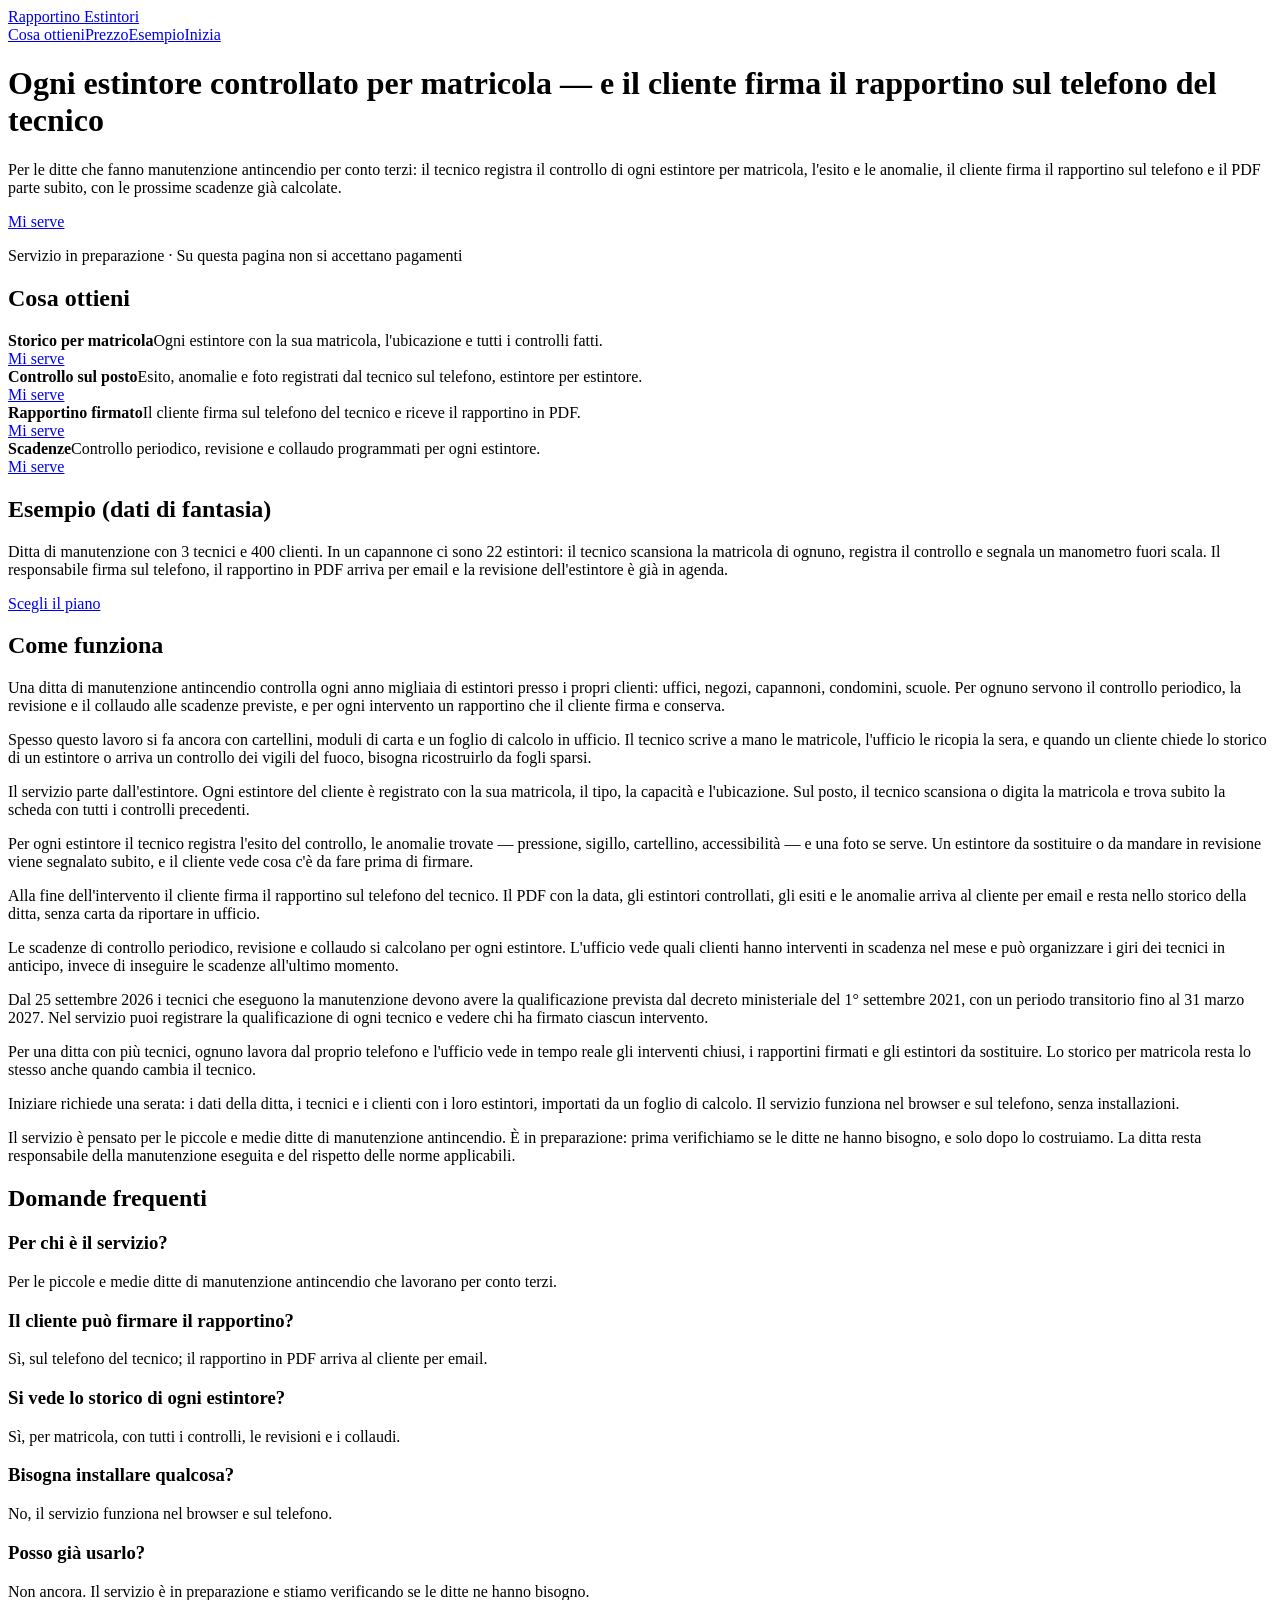
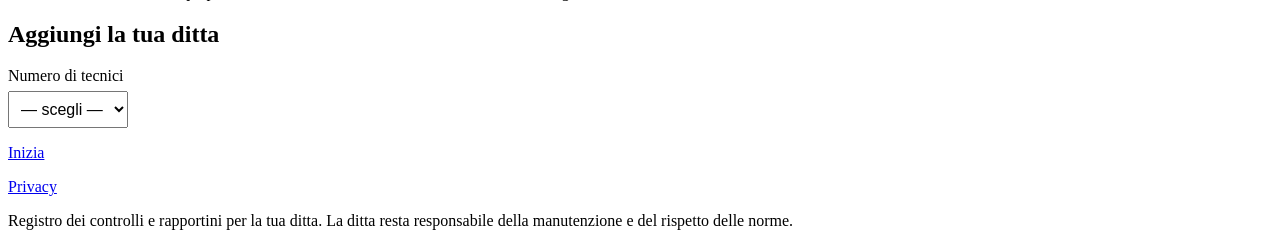
==== index.html @ 8f427324 "Смок estintori — комплект автора (_Гипотезы), публикация «Смоками» (органика, слово Владельца 14.10." ====
<!doctype html>
<html lang="it-IT">
<head>
<meta charset="utf-8">
<!-- Google Tag Manager: код контейнера вставляет автор по заказу «Смоков» (СМ-09) -->
<meta name="viewport" content="width=device-width,initial-scale=1">
<link rel="canonical" href="https://estintori.dokufile.com/">
<title>Controllo estintori per matricola e rapportino firmato dal cliente</title>
<meta name="description" content="Per le ditte di manutenzione antincendio: ogni controllo dell'estintore registrato per matricola sul telefono del tecnico, il rapportino in PDF firmato dal cliente sul posto e le scadenze di controllo, revisione e collaudo sempre in vista.">
<link rel="icon" href="favicon.svg">
<link rel="stylesheet" href="style.css">
<script src="smoke.js" defer></script>
<!-- faq-jsonld:start -->
<script type="application/ld+json">
{
 "@context": "https://schema.org",
 "@type": "FAQPage",
 "mainEntity": [
  {
   "@type": "Question",
   "name": "Per chi è il servizio?",
   "acceptedAnswer": {
    "@type": "Answer",
    "text": "Per le piccole e medie ditte di manutenzione antincendio che lavorano per conto terzi."
   }
  },
  {
   "@type": "Question",
   "name": "Il cliente può firmare il rapportino?",
   "acceptedAnswer": {
    "@type": "Answer",
    "text": "Sì, sul telefono del tecnico; il rapportino in PDF arriva al cliente per email."
   }
  },
  {
   "@type": "Question",
   "name": "Si vede lo storico di ogni estintore?",
   "acceptedAnswer": {
    "@type": "Answer",
    "text": "Sì, per matricola, con tutti i controlli, le revisioni e i collaudi."
   }
  },
  {
   "@type": "Question",
   "name": "Bisogna installare qualcosa?",
   "acceptedAnswer": {
    "@type": "Answer",
    "text": "No, il servizio funziona nel browser e sul telefono."
   }
  },
  {
   "@type": "Question",
   "name": "Posso già usarlo?",
   "acceptedAnswer": {
    "@type": "Answer",
    "text": "Non ancora. Il servizio è in preparazione e stiamo verificando se le ditte ne hanno bisogno."
   }
  }
 ]
}
</script>
<!-- faq-jsonld:end -->
</head>
<body>
<!-- Google Tag Manager (noscript): по заказу «Смоков» (СМ-09) -->

<header><div class="wrap">
  <div class="logo"><a href="index.html" data-ev="click_logo_home">Rapportino Estintori</a></div>
  <nav class="top"><a href="#cosa" data-ev="click_nav_cosa">Cosa ottieni</a><a href="price.html" data-ev="click_nav_prezzo">Prezzo</a><a href="#esempio" data-ev="click_nav_esempio">Esempio</a><a href="#start" data-ev="click_nav_start">Inizia</a></nav>
</div></header>

<div class="wrap">
  <div class="hero">
    <h1>Ogni estintore controllato per matricola — e il cliente firma il rapportino sul telefono del tecnico</h1>
    <p class="sub">Per le ditte che fanno manutenzione antincendio per conto terzi: il tecnico registra il controllo di ogni estintore per matricola, l'esito e le anomalie, il cliente firma il rapportino sul telefono e il PDF parte subito, con le prossime scadenze già calcolate.</p>
    <a class="cta" href="price.html" data-ev="cta_click">Mi serve</a>
    <p class="cta-note">Servizio in preparazione · Su questa pagina non si accettano pagamenti</p>
  </div>

  <section id="cosa" data-view="features_view">
    <h2>Cosa ottieni</h2>
    <div class="grid">
      <div class="card"><b>Storico per matricola</b><span>Ogni estintore con la sua matricola, l'ubicazione e tutti i controlli fatti.</span><br><a class="btn" href="price.html" data-ev="feature_matricola">Mi serve</a></div>
      <div class="card"><b>Controllo sul posto</b><span>Esito, anomalie e foto registrati dal tecnico sul telefono, estintore per estintore.</span><br><a class="btn" href="price.html" data-ev="feature_controllo">Mi serve</a></div>
      <div class="card"><b>Rapportino firmato</b><span>Il cliente firma sul telefono del tecnico e riceve il rapportino in PDF.</span><br><a class="btn" href="price.html" data-ev="feature_rapportino">Mi serve</a></div>
      <div class="card"><b>Scadenze</b><span>Controllo periodico, revisione e collaudo programmati per ogni estintore.</span><br><a class="btn" href="price.html" data-ev="feature_scadenze">Mi serve</a></div>
    </div>
  </section>

  <section id="esempio" data-view="example_view">
    <h2>Esempio (dati di fantasia)</h2>
    <p class="fine">Ditta di manutenzione con 3 tecnici e 400 clienti. In un capannone ci sono 22 estintori: il tecnico scansiona la matricola di ognuno, registra il controllo e segnala un manometro fuori scala. Il responsabile firma sul telefono, il rapportino in PDF arriva per email e la revisione dell'estintore è già in agenda.</p>
    <a class="cta" href="price.html" data-ev="click_cta_after_example">Scegli il piano</a>
  </section>
<!-- seo-tekst:start -->
  <section id="opis">
    <h2>Come funziona</h2>
    <p>Una ditta di manutenzione antincendio controlla ogni anno migliaia di estintori presso i propri clienti: uffici, negozi, capannoni, condomini, scuole. Per ognuno servono il controllo periodico, la revisione e il collaudo alle scadenze previste, e per ogni intervento un rapportino che il cliente firma e conserva.</p>
    <p>Spesso questo lavoro si fa ancora con cartellini, moduli di carta e un foglio di calcolo in ufficio. Il tecnico scrive a mano le matricole, l'ufficio le ricopia la sera, e quando un cliente chiede lo storico di un estintore o arriva un controllo dei vigili del fuoco, bisogna ricostruirlo da fogli sparsi.</p>
    <p>Il servizio parte dall'estintore. Ogni estintore del cliente è registrato con la sua matricola, il tipo, la capacità e l'ubicazione. Sul posto, il tecnico scansiona o digita la matricola e trova subito la scheda con tutti i controlli precedenti.</p>
    <p>Per ogni estintore il tecnico registra l'esito del controllo, le anomalie trovate — pressione, sigillo, cartellino, accessibilità — e una foto se serve. Un estintore da sostituire o da mandare in revisione viene segnalato subito, e il cliente vede cosa c'è da fare prima di firmare.</p>
    <p>Alla fine dell'intervento il cliente firma il rapportino sul telefono del tecnico. Il PDF con la data, gli estintori controllati, gli esiti e le anomalie arriva al cliente per email e resta nello storico della ditta, senza carta da riportare in ufficio.</p>
    <p>Le scadenze di controllo periodico, revisione e collaudo si calcolano per ogni estintore. L'ufficio vede quali clienti hanno interventi in scadenza nel mese e può organizzare i giri dei tecnici in anticipo, invece di inseguire le scadenze all'ultimo momento.</p>
    <p>Dal 25 settembre 2026 i tecnici che eseguono la manutenzione devono avere la qualificazione prevista dal decreto ministeriale del 1° settembre 2021, con un periodo transitorio fino al 31 marzo 2027. Nel servizio puoi registrare la qualificazione di ogni tecnico e vedere chi ha firmato ciascun intervento.</p>
    <p>Per una ditta con più tecnici, ognuno lavora dal proprio telefono e l'ufficio vede in tempo reale gli interventi chiusi, i rapportini firmati e gli estintori da sostituire. Lo storico per matricola resta lo stesso anche quando cambia il tecnico.</p>
    <p>Iniziare richiede una serata: i dati della ditta, i tecnici e i clienti con i loro estintori, importati da un foglio di calcolo. Il servizio funziona nel browser e sul telefono, senza installazioni.</p>
    <p>Il servizio è pensato per le piccole e medie ditte di manutenzione antincendio. È in preparazione: prima verifichiamo se le ditte ne hanno bisogno, e solo dopo lo costruiamo. La ditta resta responsabile della manutenzione eseguita e del rispetto delle norme applicabili.</p>
  </section>
  <section id="faq">
    <h2>Domande frequenti</h2>
    <h3>Per chi è il servizio?</h3>
    <p>Per le piccole e medie ditte di manutenzione antincendio che lavorano per conto terzi.</p>
    <h3>Il cliente può firmare il rapportino?</h3>
    <p>Sì, sul telefono del tecnico; il rapportino in PDF arriva al cliente per email.</p>
    <h3>Si vede lo storico di ogni estintore?</h3>
    <p>Sì, per matricola, con tutti i controlli, le revisioni e i collaudi.</p>
    <h3>Bisogna installare qualcosa?</h3>
    <p>No, il servizio funziona nel browser e sul telefono.</p>
    <h3>Posso già usarlo?</h3>
    <p>Non ancora. Il servizio è in preparazione e stiamo verificando se le ditte ne hanno bisogno.</p>
  </section>
<!-- seo-tekst:end -->
  <section id="start" data-view="start_view">
    <h2>Aggiungi la tua ditta</h2>
    <p><label>Numero di tecnici<br><select data-ev-focus="form_start" style="margin-top:6px;padding:8px;font-size:16px"><option value="">— scegli —</option><option>1</option><option>2–3</option><option>4–10</option><option>Più di 10</option></select></label></p>
    <a class="cta" href="price.html" data-ev="form_submit_click">Inizia</a>
  </section>
</div>

<footer><div class="wrap">
  <p><a href="privacy.html" data-ev="click_legal_privacy">Privacy</a></p>
  <p class="muted">Registro dei controlli e rapportini per la tua ditta. La ditta resta responsabile della manutenzione e del rispetto delle norme.</p>
</div></footer>

</body>
</html>
---- style.css ----
/* Общая база смоков (СМ-23): стиль — один на все смоки, правит «Смоки» в super-romeo/smoki-base. */
@import url("https://super-romeo.github.io/smoki-base/v1/style.css");
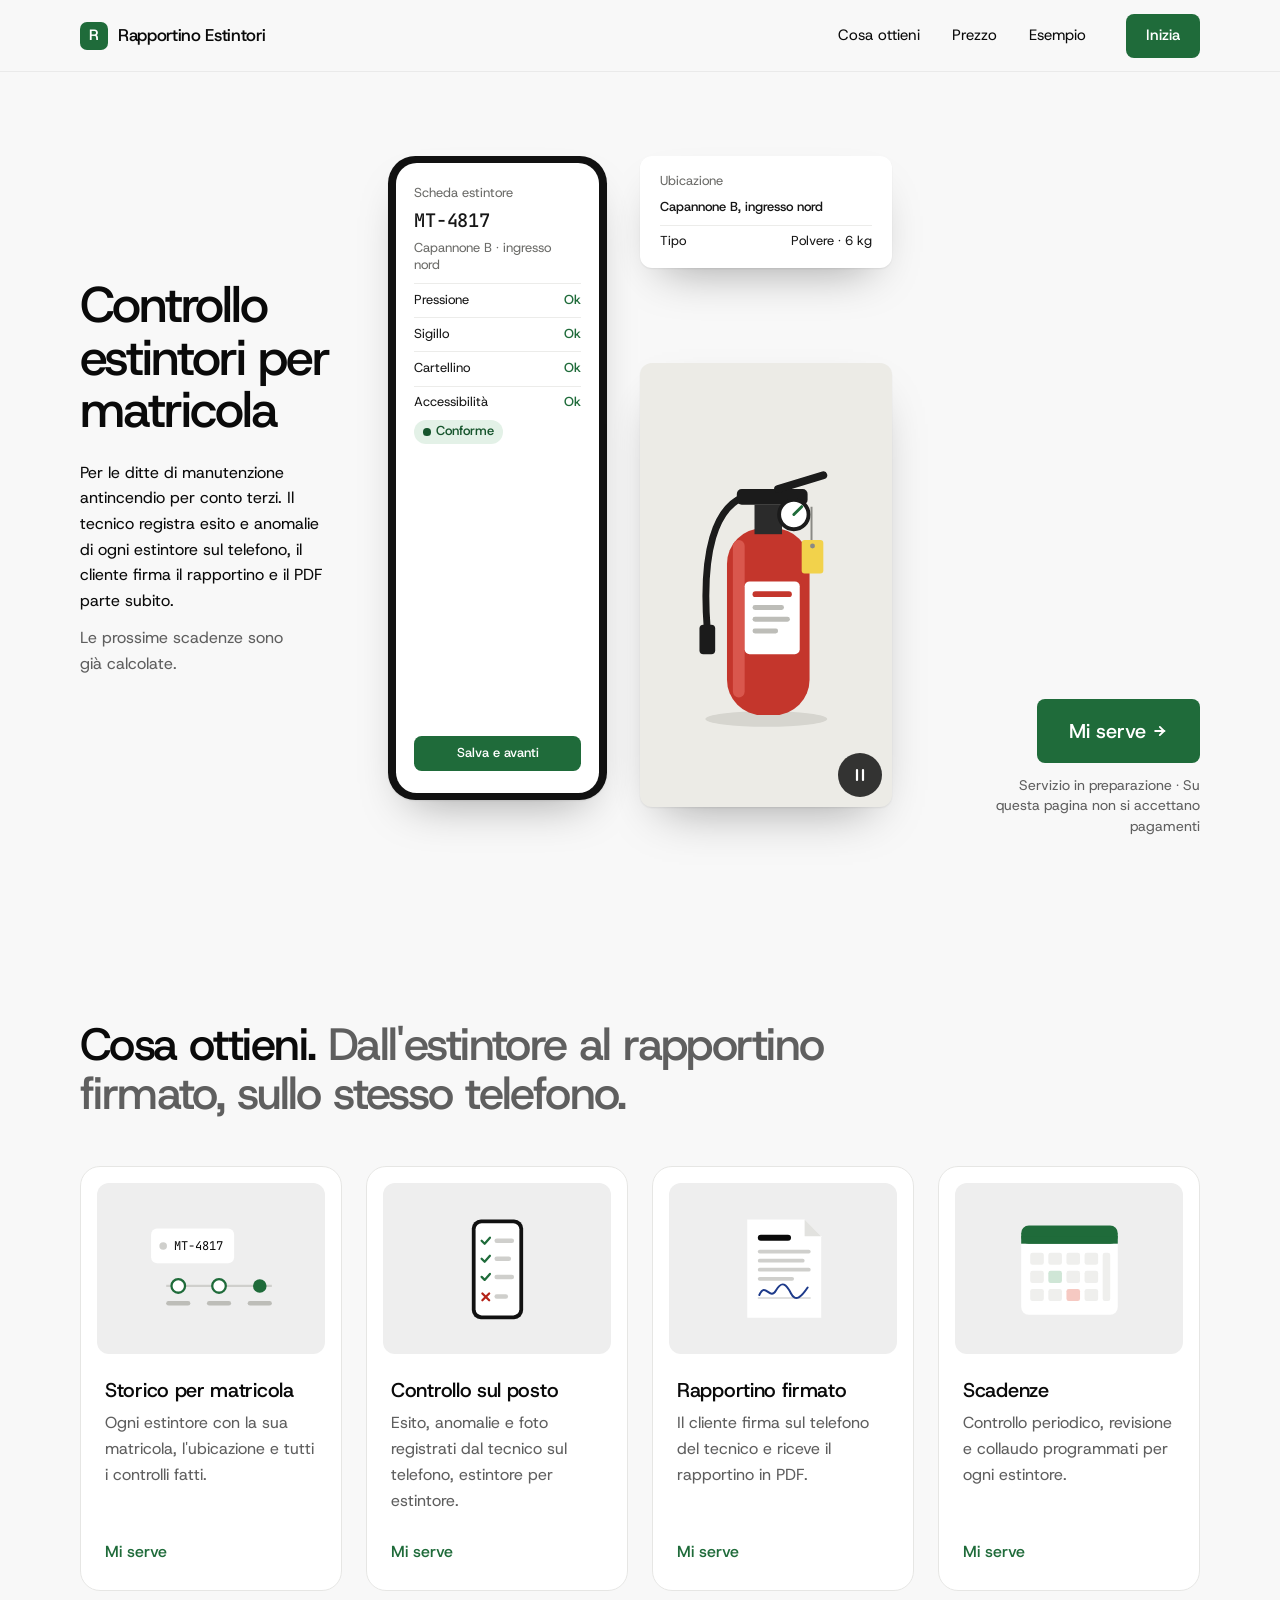
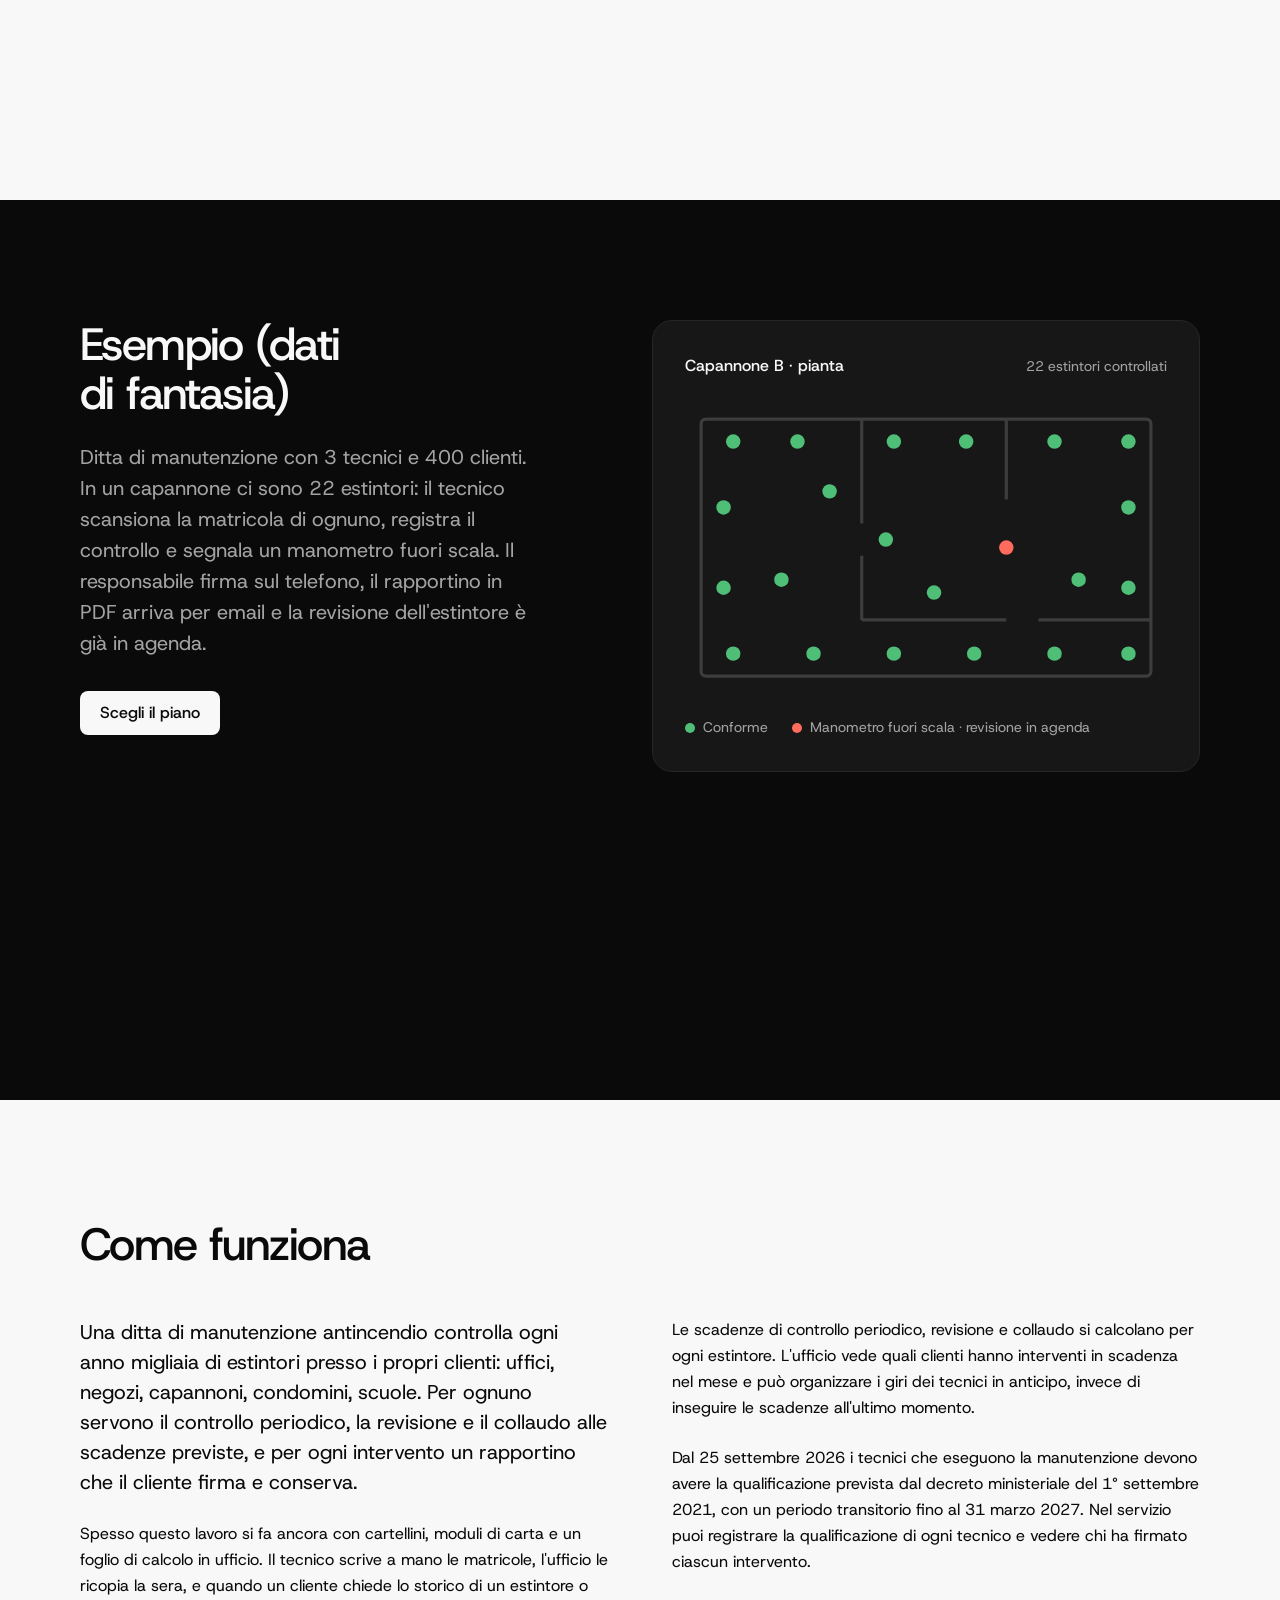
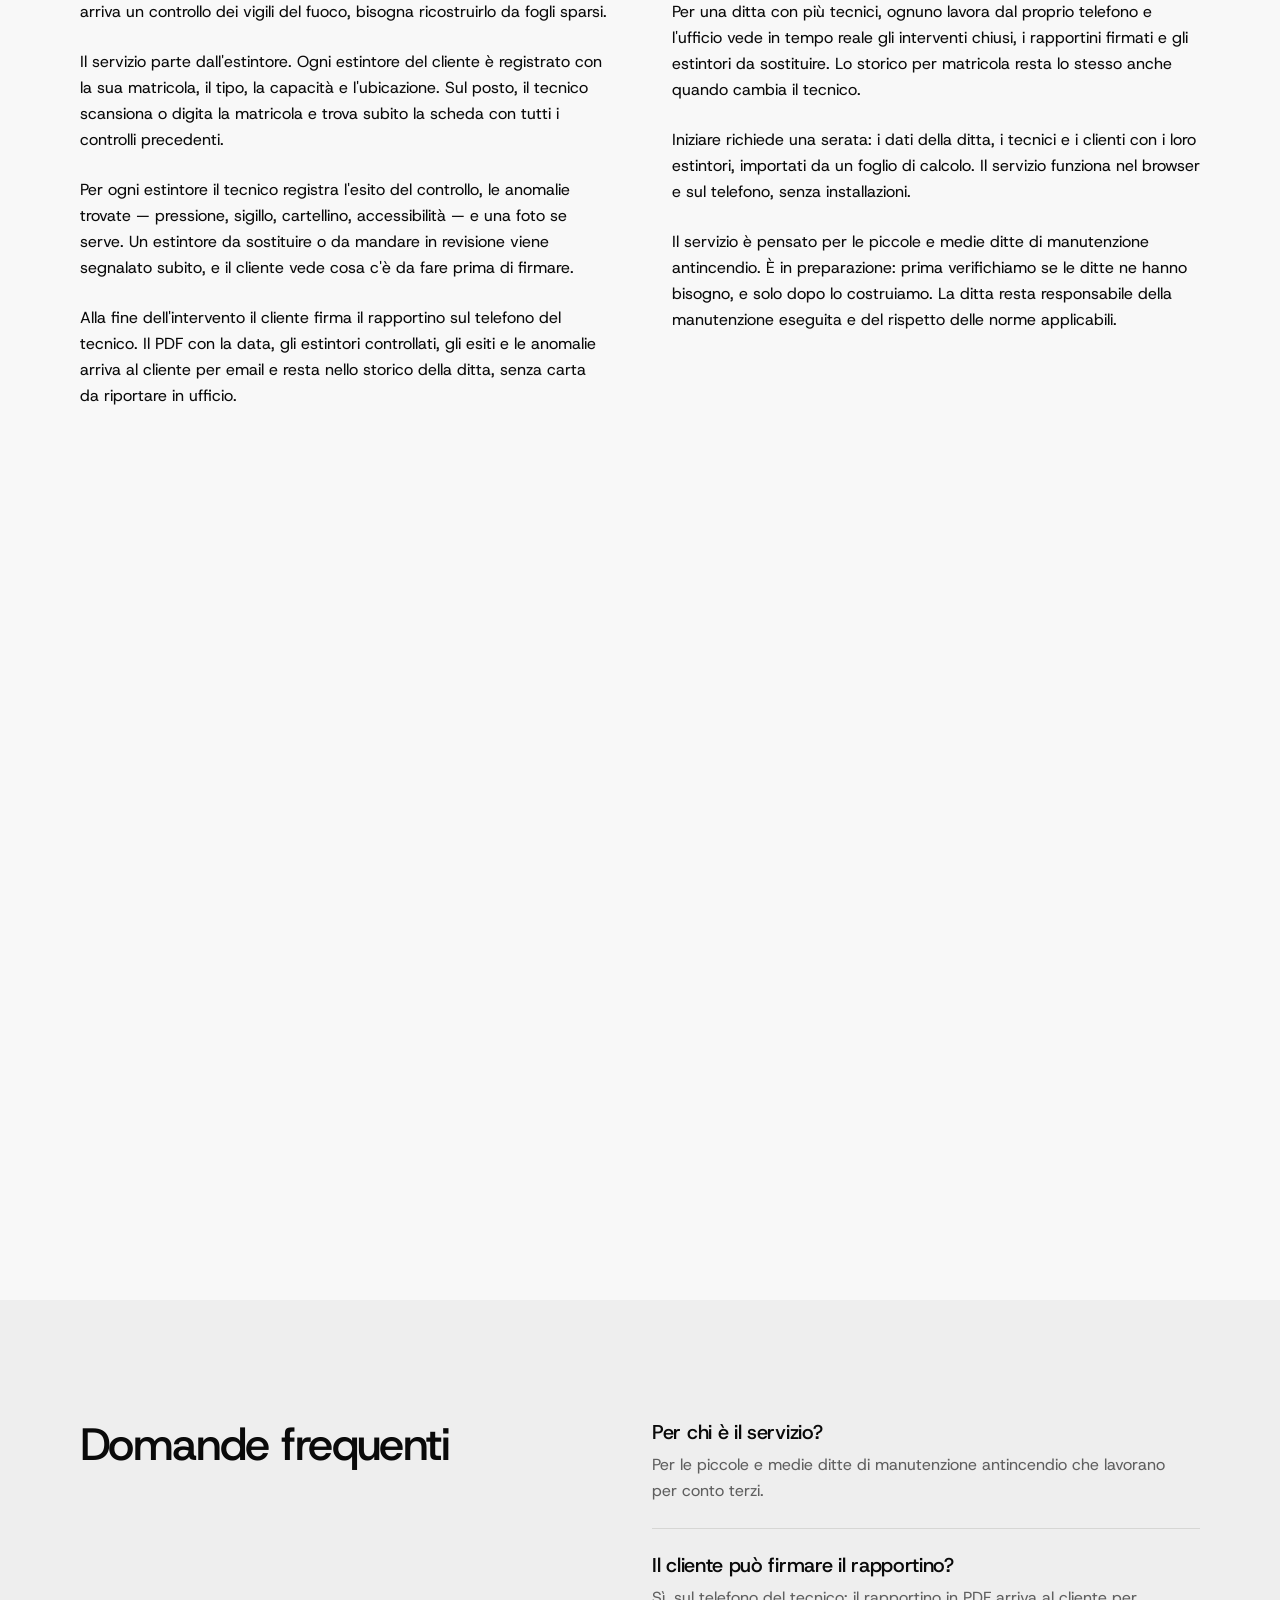
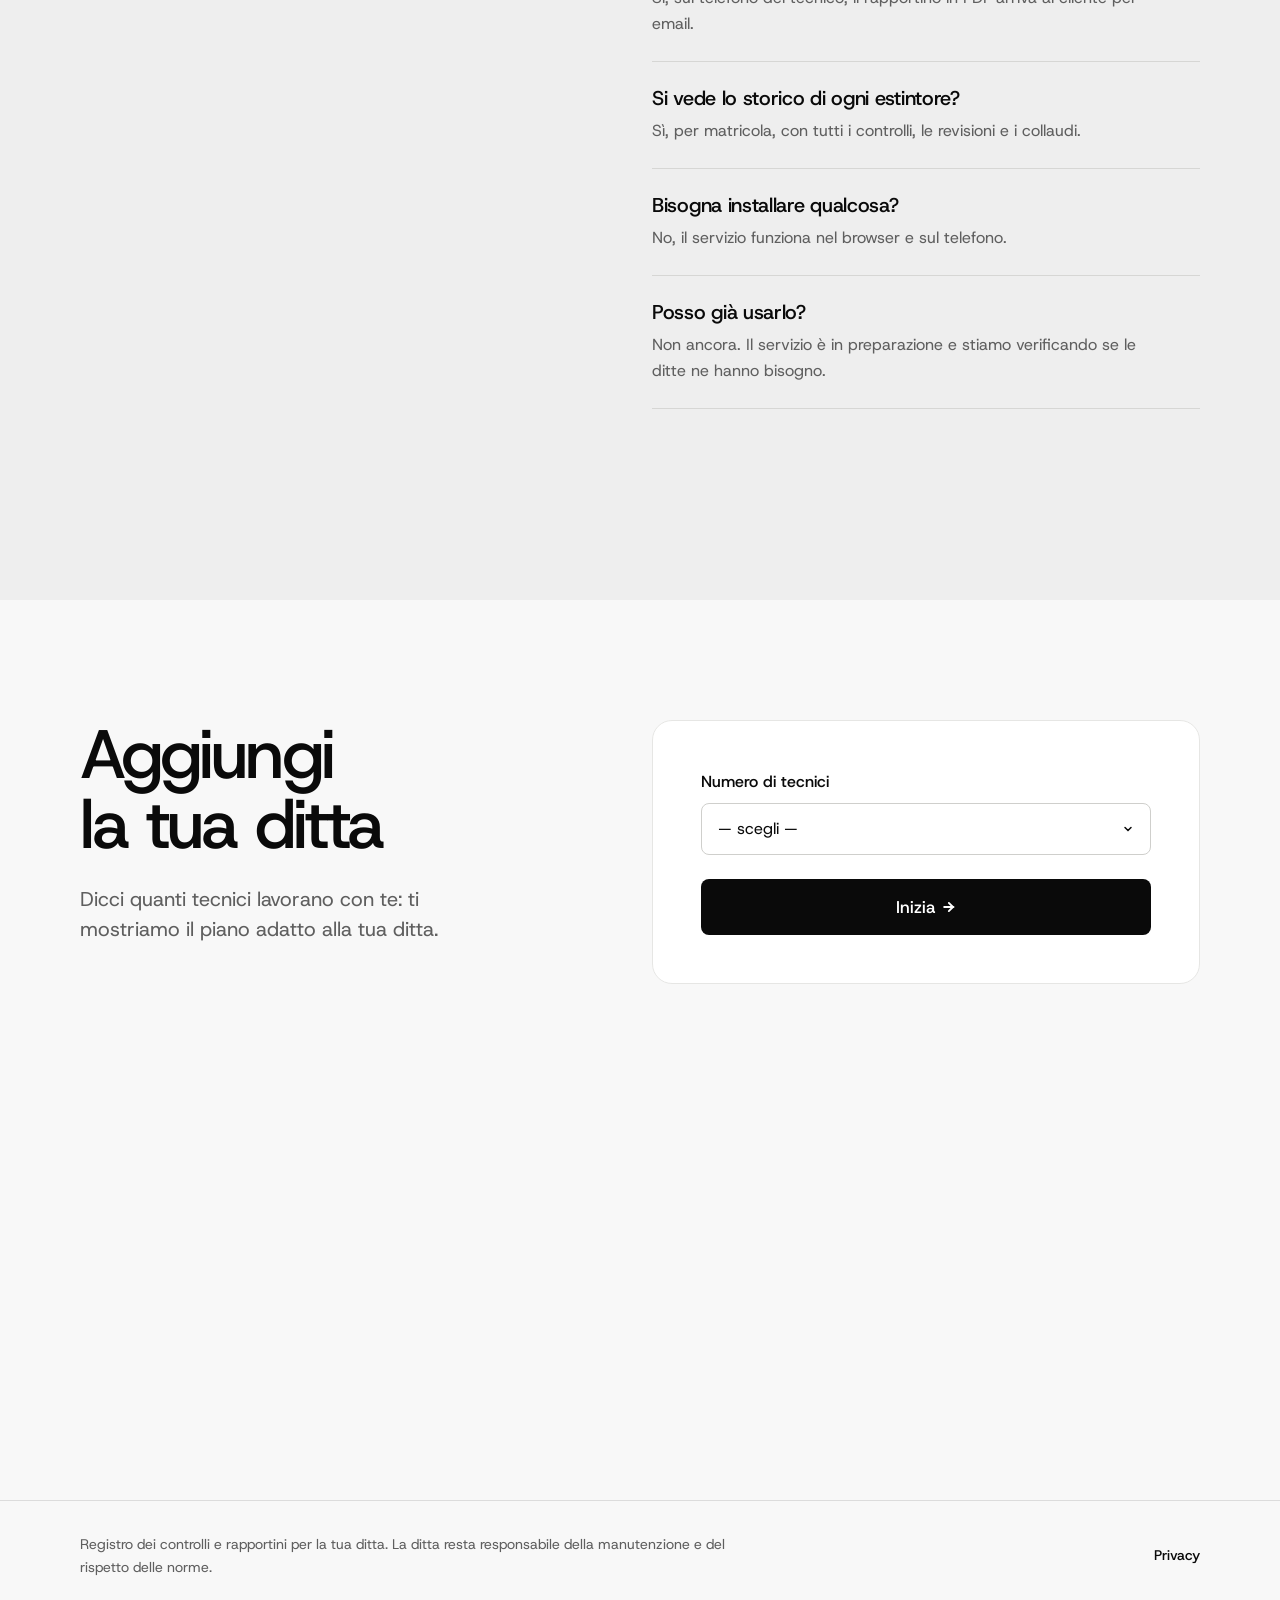
==== commit 1a240e62: "Главная: чистый стиль «Taste Skill, первый экран triptych» — вариант для выбора Владельцем (09.11.20" ====
--- a/index.html
+++ b/index.html
@@ -2,13 +2,23 @@
 <html lang="it-IT">
 <head>
 <meta charset="utf-8">
-<!-- Google Tag Manager: код контейнера вставляет автор по заказу «Смоков» (СМ-09) -->
+<!-- Google Tag Manager -->
+<script>(function(w,d,s,l,i){w[l]=w[l]||[];w[l].push({'gtm.start':
+new Date().getTime(),event:'gtm.js'});var f=d.getElementsByTagName(s)[0],
+j=d.createElement(s),dl=l!='dataLayer'?'&l='+l:'';j.async=true;j.src=
+'https://www.googletagmanager.com/gtm.js?id='+i+dl;f.parentNode.insertBefore(j,f);
+})(window,document,'script','dataLayer','GTM-N4QFD4R3');</script>
+<!-- End Google Tag Manager -->
 <meta name="viewport" content="width=device-width,initial-scale=1">
 <link rel="canonical" href="https://estintori.dokufile.com/">
-<title>Controllo estintori per matricola e rapportino firmato dal cliente</title>
-<meta name="description" content="Per le ditte di manutenzione antincendio: ogni controllo dell'estintore registrato per matricola sul telefono del tecnico, il rapportino in PDF firmato dal cliente sul posto e le scadenze di controllo, revisione e collaudo sempre in vista.">
+<title>Controllo estintori per matricola e rapportino firmato</title>
+<meta name="description" content="Per le ditte di manutenzione antincendio: controllo di ogni estintore per matricola sul telefono e rapportino PDF firmato dal cliente.">
 <link rel="icon" href="favicon.svg">
 <link rel="stylesheet" href="style.css">
+<link rel="preconnect" href="https://fonts.googleapis.com">
+<link rel="preconnect" href="https://fonts.gstatic.com" crossorigin>
+<link href="https://fonts.googleapis.com/css2?family=Host+Grotesk:wght@400..700&family=JetBrains+Mono:wght@400..500&display=swap" rel="stylesheet">
+<link rel="stylesheet" href="variant.css">
 <script src="smoke.js" defer></script>
 <!-- faq-jsonld:start -->
 <script type="application/ld+json">
@@ -62,39 +72,187 @@
 <!-- faq-jsonld:end -->
 </head>
 <body>
-<!-- Google Tag Manager (noscript): по заказу «Смоков» (СМ-09) -->
-
-<header><div class="wrap">
-  <div class="logo"><a href="index.html" data-ev="click_logo_home">Rapportino Estintori</a></div>
-  <nav class="top"><a href="#cosa" data-ev="click_nav_cosa">Cosa ottieni</a><a href="price.html" data-ev="click_nav_prezzo">Prezzo</a><a href="#esempio" data-ev="click_nav_esempio">Esempio</a><a href="#start" data-ev="click_nav_start">Inizia</a></nav>
+<!-- Google Tag Manager (noscript) -->
+<noscript><iframe src="https://www.googletagmanager.com/ns.html?id=GTM-N4QFD4R3"
+height="0" width="0" style="display:none;visibility:hidden"></iframe></noscript>
+<!-- End Google Tag Manager (noscript) -->
+<!-- tasteskill 2.5 · kind software · palette mint-pink-accounts · type host · hero triptych · rhythm dark-band · buttons solid · mark initial · moment: the plan's extinguishers are checked one by one -->
+
+<header class="nav"><div class="wrap nav__bar">
+  <div class="logo nav__logo"><a href="index.html" data-ev="click_logo_home"><span class="mark--initial" aria-hidden="true">R</span>Rapportino Estintori</a></div>
+  <nav class="top" id="menu" aria-label="Principale"><a href="#cosa" data-ev="click_nav_cosa">Cosa ottieni</a><a href="price.html" data-ev="click_nav_prezzo">Prezzo</a><a href="#esempio" data-ev="click_nav_esempio">Esempio</a><a class="btn" href="#start" data-ev="click_nav_start">Inizia</a></nav>
 </div></header>
 
-<div class="wrap">
-  <div class="hero">
-    <h1>Ogni estintore controllato per matricola — e il cliente firma il rapportino sul telefono del tecnico</h1>
-    <p class="sub">Per le ditte che fanno manutenzione antincendio per conto terzi: il tecnico registra il controllo di ogni estintore per matricola, l'esito e le anomalie, il cliente firma il rapportino sul telefono e il PDF parte subito, con le prossime scadenze già calcolate.</p>
-    <a class="cta" href="price.html" data-ev="cta_click">Mi serve</a>
-    <p class="cta-note">Servizio in preparazione · Su questa pagina non si accettano pagamenti</p>
-  </div>
+<main>
+  <section class="hero hero--triptych" data-enter aria-labelledby="hero-h">
+    <div class="wrap"><div class="hero-text grid">
+      <div class="hero__words">
+        <h1 id="hero-h">Controllo estintori per matricola</h1>
+        <p class="hero__lead">Per le ditte di manutenzione antincendio per conto terzi. Il tecnico registra esito e anomalie di ogni estintore sul telefono, il cliente firma il rapportino e il PDF parte subito.<span>Le prossime scadenze sono già calcolate.</span></p>
+      </div>
+
+      <div class="ly-collage" role="img" aria-label="La scheda di un estintore sul telefono del tecnico, il rapportino in PDF firmato dal cliente e lo storico con le scadenze">
+        <div class="ly-collage__set is-on">
+          <div class="ly-piece pc-phone" style="left:4%;top:5%;width:40%;height:90%"><div class="scr">
+            <span class="pc-lbl">Scheda estintore</span>
+            <span class="mat">MT-4817</span>
+            <span class="pc-lbl">Capannone B · ingresso nord</span>
+            <div class="pc-row"><span>Pressione</span><span class="ok">Ok</span></div>
+            <div class="pc-row"><span>Sigillo</span><span class="ok">Ok</span></div>
+            <div class="pc-row"><span>Cartellino</span><span class="ok">Ok</span></div>
+            <div class="pc-row ph-hide"><span>Accessibilità</span><span class="ok">Ok</span></div>
+            <span class="pill"><i></i>Conforme</span>
+            <span class="pc-send">Salva e avanti</span>
+          </div></div>
+          <div class="ly-piece pc-pad ph-hide" style="left:50%;top:5%;width:46%">
+            <span class="pc-lbl">Ubicazione</span>
+            <b>Capannone B, ingresso nord</b>
+            <div class="pc-row"><span>Tipo</span><span>Polvere · 6 kg</span></div>
+          </div>
+          <div class="ly-piece pc-art" style="left:50%;top:34%;width:46%;height:62%">
+            <svg viewBox="0 0 200 300" aria-hidden="true">
+              <ellipse cx="100" cy="286" rx="62" ry="8" fill="#d6d5cf"/>
+              <path d="M84 58 C 46 66, 34 120, 40 196" fill="none" stroke="#1b1b1b" stroke-width="7" stroke-linecap="round"/>
+              <rect x="32" y="190" width="16" height="30" rx="4" fill="#1b1b1b"/>
+              <rect x="60" y="92" width="84" height="190" rx="36" fill="#c4362c"/>
+              <rect x="66" y="104" width="12" height="160" rx="6" fill="#d9574d"/>
+              <rect x="88" y="68" width="28" height="30" fill="#2b2b2b"/>
+              <rect x="70" y="52" width="72" height="16" rx="5" fill="#1b1b1b"/>
+              <path d="M112 52 L 158 38" stroke="#1b1b1b" stroke-width="8" stroke-linecap="round"/>
+              <circle cx="128" cy="78" r="15" fill="#fff" stroke="#1b1b1b" stroke-width="4"/>
+              <path d="M128 78 L 136 70" stroke="#1f6b3a" stroke-width="3" stroke-linecap="round"/>
+              <rect x="78" y="146" width="56" height="74" rx="5" fill="#fff"/>
+              <rect x="86" y="156" width="40" height="6" rx="3" fill="#c4362c"/>
+              <rect x="86" y="170" width="32" height="5" rx="2.5" fill="#bdbdb8"/>
+              <rect x="86" y="182" width="38" height="5" rx="2.5" fill="#bdbdb8"/>
+              <rect x="86" y="194" width="26" height="5" rx="2.5" fill="#bdbdb8"/>
+              <path d="M146 70 v 34" stroke="#8a8a85" stroke-width="2"/>
+              <rect x="136" y="104" width="22" height="34" rx="3" fill="#f2d24b"/>
+              <circle cx="147" cy="110" r="2.5" fill="#8a8a85"/>
+            </svg>
+          </div>
+        </div>
+        <div class="ly-collage__set" aria-hidden="true">
+          <div class="ly-piece pc-doc" style="left:4%;top:5%;width:52%">
+            <span class="pc-lbl">PDF · Capannone B</span>
+            <span class="ttl">Rapportino di intervento</span>
+            <div class="pc-row"><span class="mono">MT-4817</span><span class="ok">Conforme</span></div>
+            <div class="pc-row"><span class="mono">MT-4818</span><span class="ok">Conforme</span></div>
+            <div class="pc-row"><span class="mono">MT-4822</span><span class="ko">Manometro</span></div>
+            <div class="pc-row ph-hide"><span class="mono">MT-4825</span><span class="ok">Conforme</span></div>
+            <div class="sig"><span class="pc-lbl">Firma del responsabile</span>
+              <svg viewBox="0 0 180 50" aria-hidden="true"><path d="M5 38 C 18 6, 28 52, 42 28 S 66 10, 76 34 S 104 46, 116 18 S 146 40, 174 26" fill="none" stroke="#1d3a8a" stroke-width="3" stroke-linecap="round"/></svg>
+            </div>
+          </div>
+          <div class="ly-piece pc-pad ph-hide" style="left:60%;top:5%;width:36%">
+            <span class="pill"><i></i>PDF inviato</span>
+            <span class="pc-lbl">Al cliente, per email</span>
+          </div>
+          <div class="ly-piece pc-phone" style="left:60%;top:34%;width:36%;height:62%"><div class="scr pc-pad-sig">
+            <span class="pc-lbl">Firma del cliente</span>
+            <div class="box"><svg viewBox="0 0 180 60" aria-hidden="true"><path d="M6 44 C 20 8, 30 58, 44 32 S 70 12, 80 38 S 108 52, 120 22 S 150 46, 174 30" fill="none" stroke="#1d3a8a" stroke-width="3.2" stroke-linecap="round"/></svg></div>
+            <span class="pc-send">Firma e invia</span>
+          </div></div>
+        </div>
+        <div class="ly-collage__set" aria-hidden="true">
+          <div class="ly-piece pc-pad" style="left:4%;top:5%;width:54%">
+            <span class="pc-lbl">Storico · <span class="mono">MT-4817</span></span>
+            <div class="pc-tl">
+              <div><span>Controllo periodico</span><span class="pc-lbl">marzo</span></div>
+              <div><span>Revisione</span><span class="pc-lbl">settembre</span></div>
+              <div class="next"><span>Collaudo</span><span class="pc-lbl">in agenda</span></div>
+            </div>
+          </div>
+          <div class="ly-piece pc-pad ph-hide" style="left:62%;top:5%;width:34%">
+            <span class="pill pill--ko"><i></i>Anomalia</span>
+            <b>Manometro fuori scala</b>
+            <span class="pc-lbl">Da mandare in revisione</span>
+          </div>
+          <div class="ly-piece pc-pad pc-cal" style="left:4%;top:40%;width:40%">
+            <span class="pc-lbl">Scadenze del mese</span>
+            <div class="days"><i></i><i></i><i class="d"></i><i></i><i></i><i></i><i></i><i></i><i></i><i></i><i class="r"></i><i></i><i></i><i></i><i></i><i class="d"></i><i></i><i></i><i></i><i></i><i></i><i></i><i></i><i></i><i class="d"></i><i></i><i></i><i></i></div>
+          </div>
+          <div class="ly-piece pc-pad" style="left:48%;top:44%;width:48%;height:52%">
+            <span class="pc-lbl">Interventi in scadenza</span>
+            <div class="pc-row"><span>Scuola media</span><span class="ok">Giro A</span></div>
+            <div class="pc-row"><span>Condominio</span><span class="ok">Giro A</span></div>
+            <div class="pc-row"><span>Capannone B</span><span class="ko">Revisione</span></div>
+            <div class="pc-row ph-hide"><span>Uffici</span><span class="ok">Giro B</span></div>
+          </div>
+        </div>
+      </div>
+
+      <div class="hero__cta">
+        <a class="cta btn" href="price.html" data-ev="cta_click">Mi serve<svg class="arr" viewBox="0 0 12 12" aria-hidden="true"><path d="M1 6h8M5 2.5 8.5 6 5 9.5" fill="none" stroke="currentColor" stroke-width="1.6" stroke-linecap="round" stroke-linejoin="round"/></svg></a>
+        <p class="cta-note">Servizio in preparazione · Su questa pagina non si accettano pagamenti</p>
+      </div>
+    </div></div>
+  </section>
 
   <section id="cosa" data-view="features_view">
-    <h2>Cosa ottieni</h2>
-    <div class="grid">
-      <div class="card"><b>Storico per matricola</b><span>Ogni estintore con la sua matricola, l'ubicazione e tutti i controlli fatti.</span><br><a class="btn" href="price.html" data-ev="feature_matricola">Mi serve</a></div>
-      <div class="card"><b>Controllo sul posto</b><span>Esito, anomalie e foto registrati dal tecnico sul telefono, estintore per estintore.</span><br><a class="btn" href="price.html" data-ev="feature_controllo">Mi serve</a></div>
-      <div class="card"><b>Rapportino firmato</b><span>Il cliente firma sul telefono del tecnico e riceve il rapportino in PDF.</span><br><a class="btn" href="price.html" data-ev="feature_rapportino">Mi serve</a></div>
-      <div class="card"><b>Scadenze</b><span>Controllo periodico, revisione e collaudo programmati per ogni estintore.</span><br><a class="btn" href="price.html" data-ev="feature_scadenze">Mi serve</a></div>
-    </div>
-  </section>
-
-  <section id="esempio" data-view="example_view">
-    <h2>Esempio (dati di fantasia)</h2>
-    <p class="fine">Ditta di manutenzione con 3 tecnici e 400 clienti. In un capannone ci sono 22 estintori: il tecnico scansiona la matricola di ognuno, registra il controllo e segnala un manometro fuori scala. Il responsabile firma sul telefono, il rapportino in PDF arriva per email e la revisione dell'estintore è già in agenda.</p>
-    <a class="cta" href="price.html" data-ev="click_cta_after_example">Scegli il piano</a>
+    <div class="wrap">
+      <div class="section-head">
+        <h2>Cosa ottieni. <span class="muted">Dall'estintore al rapportino firmato, sullo stesso telefono.</span></h2>
+      </div>
+      <div class="grid cards">
+        <article class="card">
+          <div class="card__panel"><svg viewBox="0 0 200 150" aria-hidden="true"><rect x="20" y="22" width="110" height="46" rx="8" fill="#fff"/><circle cx="36" cy="45" r="5" fill="#cfcfcc"/><text x="50" y="51" font-family="JetBrains Mono, monospace" font-size="16" fill="#0a0a0a">MT-4817</text><path d="M40 98 H 180" stroke="#cfcfcc" stroke-width="3"/><circle cx="56" cy="98" r="9" fill="#fff" stroke="#1f6b3a" stroke-width="3"/><circle cx="110" cy="98" r="9" fill="#fff" stroke="#1f6b3a" stroke-width="3"/><circle cx="164" cy="98" r="9" fill="#1f6b3a"/><rect x="40" y="118" width="32" height="6" rx="3" fill="#bdbdb8"/><rect x="94" y="118" width="32" height="6" rx="3" fill="#bdbdb8"/><rect x="148" y="118" width="32" height="6" rx="3" fill="#bdbdb8"/></svg></div>
+          <h3>Storico per matricola</h3>
+          <p>Ogni estintore con la sua matricola, l'ubicazione e tutti i controlli fatti.</p>
+          <a class="link" href="price.html" data-ev="feature_matricola">Mi serve</a>
+        </article>
+        <article class="card">
+          <div class="card__panel"><svg viewBox="0 0 200 150" aria-hidden="true"><rect x="66" y="10" width="68" height="132" rx="12" fill="#111"/><rect x="71" y="15" width="58" height="122" rx="8" fill="#fff"/><g stroke="#1f6b3a" stroke-width="3" fill="none" stroke-linecap="round" stroke-linejoin="round"><path d="M79 38l4 4 7-8"/><path d="M79 62l4 4 7-8"/><path d="M79 86l4 4 7-8"/></g><path d="M80 108l9 9M89 108l-9 9" stroke="#b42318" stroke-width="3" stroke-linecap="round"/><g fill="#cfcfcc"><rect x="96" y="35" width="26" height="6" rx="3"/><rect x="96" y="59" width="22" height="6" rx="3"/><rect x="96" y="83" width="26" height="6" rx="3"/><rect x="96" y="109" width="18" height="6" rx="3"/></g></svg></div>
+          <h3>Controllo sul posto</h3>
+          <p>Esito, anomalie e foto registrati dal tecnico sul telefono, estintore per estintore.</p>
+          <a class="link" href="price.html" data-ev="feature_controllo">Mi serve</a>
+        </article>
+        <article class="card">
+          <div class="card__panel"><svg viewBox="0 0 200 150" aria-hidden="true"><path d="M52 10h76l22 22v108H52z" fill="#fff"/><path d="M128 10v22h22" fill="#e2e2df"/><rect x="66" y="30" width="44" height="8" rx="4" fill="#0a0a0a"/><g fill="#cfcfcc"><rect x="66" y="50" width="70" height="5" rx="2.5"/><rect x="66" y="62" width="62" height="5" rx="2.5"/><rect x="66" y="74" width="70" height="5" rx="2.5"/><rect x="66" y="86" width="48" height="5" rx="2.5"/></g><path d="M66 114 H 136" stroke="#d6d6d4" stroke-width="2"/><path d="M68 110 C 76 92, 82 118, 90 104 S 104 96, 110 108 S 124 112, 132 100" fill="none" stroke="#1d3a8a" stroke-width="2.6" stroke-linecap="round"/></svg></div>
+          <h3>Rapportino firmato</h3>
+          <p>Il cliente firma sul telefono del tecnico e riceve il rapportino in PDF.</p>
+          <a class="link" href="price.html" data-ev="feature_rapportino">Mi serve</a>
+        </article>
+        <article class="card">
+          <div class="card__panel"><svg viewBox="0 0 200 150" aria-hidden="true"><rect x="36" y="18" width="128" height="118" rx="10" fill="#fff"/><rect x="36" y="18" width="128" height="24" rx="10" fill="#1f6b3a"/><rect x="36" y="32" width="128" height="10" fill="#1f6b3a"/><g fill="#efefed"><rect x="48" y="54" width="18" height="16" rx="3"/><rect x="72" y="54" width="18" height="16" rx="3"/><rect x="96" y="54" width="18" height="16" rx="3"/><rect x="120" y="54" width="18" height="16" rx="3"/><rect x="48" y="78" width="18" height="16" rx="3"/><rect x="96" y="78" width="18" height="16" rx="3"/><rect x="120" y="78" width="18" height="16" rx="3"/><rect x="48" y="102" width="18" height="16" rx="3"/><rect x="72" y="102" width="18" height="16" rx="3"/><rect x="120" y="102" width="18" height="16" rx="3"/></g><rect x="72" y="78" width="18" height="16" rx="3" fill="#cfe6d6"/><rect x="96" y="102" width="18" height="16" rx="3" fill="#f6c9c2"/><rect x="144" y="54" width="10" height="64" rx="3" fill="#efefed"/></svg></div>
+          <h3>Scadenze</h3>
+          <p>Controllo periodico, revisione e collaudo programmati per ogni estintore.</p>
+          <a class="link" href="price.html" data-ev="feature_scadenze">Mi serve</a>
+        </article>
+      </div>
+    </div>
+  </section>
+
+  <section id="esempio" class="band" data-view="example_view">
+    <div class="wrap grid split">
+      <div class="txt">
+        <h2>Esempio (dati di fantasia)</h2>
+        <p class="fine">Ditta di manutenzione con 3 tecnici e 400 clienti. In un capannone ci sono 22 estintori: il tecnico scansiona la matricola di ognuno, registra il controllo e segnala un manometro fuori scala. Il responsabile firma sul telefono, il rapportino in PDF arriva per email e la revisione dell'estintore è già in agenda.</p>
+        <a class="cta btn" href="price.html" data-ev="click_cta_after_example">Scegli il piano</a>
+      </div>
+      <div class="vis">
+        <div class="plan" id="plan">
+          <div class="plan__top"><b>Capannone B · pianta</b><span>22 estintori controllati</span></div>
+          <svg viewBox="0 0 600 360" role="img" aria-label="Pianta del capannone con i 22 estintori: ventuno conformi, uno con il manometro fuori scala">
+            <g fill="none" stroke="#3d3d3d" stroke-width="4"><rect x="20" y="20" width="560" height="320" rx="6"/><path d="M220 20 V 150 M220 190 V 270"/><path d="M220 270 H 400 M440 270 H 580"/><path d="M400 20 V 120"/></g>
+            <g fill="#4fbf77">
+              <circle class="ex" style="--i:0" cx="60" cy="48" r="9"/><circle class="ex" style="--i:1" cx="140" cy="48" r="9"/><circle class="ex" style="--i:2" cx="260" cy="48" r="9"/><circle class="ex" style="--i:3" cx="350" cy="48" r="9"/><circle class="ex" style="--i:4" cx="460" cy="48" r="9"/><circle class="ex" style="--i:5" cx="552" cy="48" r="9"/>
+              <circle class="ex" style="--i:6" cx="552" cy="130" r="9"/><circle class="ex" style="--i:7" cx="552" cy="230" r="9"/><circle class="ex" style="--i:8" cx="552" cy="312" r="9"/>
+              <circle class="ex" style="--i:9" cx="460" cy="312" r="9"/><circle class="ex" style="--i:10" cx="360" cy="312" r="9"/><circle class="ex" style="--i:11" cx="260" cy="312" r="9"/><circle class="ex" style="--i:12" cx="160" cy="312" r="9"/><circle class="ex" style="--i:13" cx="60" cy="312" r="9"/>
+              <circle class="ex" style="--i:14" cx="48" cy="230" r="9"/><circle class="ex" style="--i:15" cx="48" cy="130" r="9"/>
+              <circle class="ex" style="--i:16" cx="180" cy="110" r="9"/><circle class="ex" style="--i:17" cx="250" cy="170" r="9"/><circle class="ex anom" style="--i:18" cx="400" cy="180" r="9" fill="#ff6b5c"/><circle class="ex" style="--i:19" cx="310" cy="236" r="9"/><circle class="ex" style="--i:20" cx="490" cy="220" r="9"/><circle class="ex" style="--i:21" cx="120" cy="220" r="9"/>
+            </g>
+          </svg>
+          <div class="plan__legend"><span><i></i>Conforme</span><span><i class="r"></i>Manometro fuori scala · revisione in agenda</span></div>
+        </div>
+      </div>
+    </div>
   </section>
 <!-- seo-tekst:start -->
-  <section id="opis">
-    <h2>Come funziona</h2>
+  <section id="opis" style="--h:2">
+    <div class="wrap">
+      <div class="section-head"><h2>Come funziona</h2></div>
+      <div class="prose">
     <p>Una ditta di manutenzione antincendio controlla ogni anno migliaia di estintori presso i propri clienti: uffici, negozi, capannoni, condomini, scuole. Per ognuno servono il controllo periodico, la revisione e il collaudo alle scadenze previste, e per ogni intervento un rapportino che il cliente firma e conserva.</p>
     <p>Spesso questo lavoro si fa ancora con cartellini, moduli di carta e un foglio di calcolo in ufficio. Il tecnico scrive a mano le matricole, l'ufficio le ricopia la sera, e quando un cliente chiede lo storico di un estintore o arriva un controllo dei vigili del fuoco, bisogna ricostruirlo da fogli sparsi.</p>
     <p>Il servizio parte dall'estintore. Ogni estintore del cliente è registrato con la sua matricola, il tipo, la capacità e l'ubicazione. Sul posto, il tecnico scansiona o digita la matricola e trova subito la scheda con tutti i controlli precedenti.</p>
@@ -105,32 +263,81 @@
     <p>Per una ditta con più tecnici, ognuno lavora dal proprio telefono e l'ufficio vede in tempo reale gli interventi chiusi, i rapportini firmati e gli estintori da sostituire. Lo storico per matricola resta lo stesso anche quando cambia il tecnico.</p>
     <p>Iniziare richiede una serata: i dati della ditta, i tecnici e i clienti con i loro estintori, importati da un foglio di calcolo. Il servizio funziona nel browser e sul telefono, senza installazioni.</p>
     <p>Il servizio è pensato per le piccole e medie ditte di manutenzione antincendio. È in preparazione: prima verifichiamo se le ditte ne hanno bisogno, e solo dopo lo costruiamo. La ditta resta responsabile della manutenzione eseguita e del rispetto delle norme applicabili.</p>
+      </div>
+    </div>
   </section>
   <section id="faq">
-    <h2>Domande frequenti</h2>
-    <h3>Per chi è il servizio?</h3>
-    <p>Per le piccole e medie ditte di manutenzione antincendio che lavorano per conto terzi.</p>
-    <h3>Il cliente può firmare il rapportino?</h3>
-    <p>Sì, sul telefono del tecnico; il rapportino in PDF arriva al cliente per email.</p>
-    <h3>Si vede lo storico di ogni estintore?</h3>
-    <p>Sì, per matricola, con tutti i controlli, le revisioni e i collaudi.</p>
-    <h3>Bisogna installare qualcosa?</h3>
-    <p>No, il servizio funziona nel browser e sul telefono.</p>
-    <h3>Posso già usarlo?</h3>
-    <p>Non ancora. Il servizio è in preparazione e stiamo verificando se le ditte ne hanno bisogno.</p>
+    <div class="wrap grid faq">
+      <div class="txt"><h2>Domande frequenti</h2></div>
+      <div class="dl" role="list">
+        <div class="qa" role="listitem"><h3>Per chi è il servizio?</h3>
+        <p>Per le piccole e medie ditte di manutenzione antincendio che lavorano per conto terzi.</p></div>
+        <div class="qa" role="listitem"><h3>Il cliente può firmare il rapportino?</h3>
+        <p>Sì, sul telefono del tecnico; il rapportino in PDF arriva al cliente per email.</p></div>
+        <div class="qa" role="listitem"><h3>Si vede lo storico di ogni estintore?</h3>
+        <p>Sì, per matricola, con tutti i controlli, le revisioni e i collaudi.</p></div>
+        <div class="qa" role="listitem"><h3>Bisogna installare qualcosa?</h3>
+        <p>No, il servizio funziona nel browser e sul telefono.</p></div>
+        <div class="qa" role="listitem"><h3>Posso già usarlo?</h3>
+        <p>Non ancora. Il servizio è in preparazione e stiamo verificando se le ditte ne hanno bisogno.</p></div>
+      </div>
+    </div>
   </section>
 <!-- seo-tekst:end -->
-  <section id="start" data-view="start_view">
-    <h2>Aggiungi la tua ditta</h2>
-    <p><label>Numero di tecnici<br><select data-ev-focus="form_start" style="margin-top:6px;padding:8px;font-size:16px"><option value="">— scegli —</option><option>1</option><option>2–3</option><option>4–10</option><option>Più di 10</option></select></label></p>
-    <a class="cta" href="price.html" data-ev="form_submit_click">Inizia</a>
-  </section>
-</div>
-
-<footer><div class="wrap">
-  <p><a href="privacy.html" data-ev="click_legal_privacy">Privacy</a></p>
+  <section id="start" class="start" data-view="start_view">
+    <div class="wrap grid">
+      <div class="txt">
+        <h2>Aggiungi la tua ditta</h2>
+        <p>Dicci quanti tecnici lavorano con te: ti mostriamo il piano adatto alla tua ditta.</p>
+      </div>
+      <div class="start-card">
+        <label for="tecnici">Numero di tecnici
+          <select id="tecnici" data-ev-focus="form_start"><option value="">— scegli —</option><option>1</option><option>2–3</option><option>4–10</option><option>Più di 10</option></select>
+        </label>
+        <a class="cta btn btn--ink" href="price.html" data-ev="form_submit_click">Inizia<svg class="arr" viewBox="0 0 12 12" aria-hidden="true"><path d="M1 6h8M5 2.5 8.5 6 5 9.5" fill="none" stroke="currentColor" stroke-width="1.6" stroke-linecap="round" stroke-linejoin="round"/></svg></a>
+      </div>
+    </div>
+  </section>
+</main>
+
+<footer class="foot"><div class="wrap">
   <p class="muted">Registro dei controlli e rapportini per la tua ditta. La ditta resta responsabile della manutenzione e del rispetto delle norme.</p>
+  <p><a class="link" href="privacy.html" data-ev="click_legal_privacy">Privacy</a></p>
 </div></footer>
 
+<script>
+(function () {
+  /* the two controls that only work with script are made by script: the menu toggle and the pause disc */
+  var mk = function (cls, label, svg) { var b = document.createElement('button'); b.type = 'button'; b.className = cls; b.setAttribute('aria-label', label); b.innerHTML = svg; return b; };
+  var nav = document.querySelector('header.nav'), tog = null;
+  if (nav) {
+    tog = mk('nav__toggle', 'Apri il menu', '<svg width="18" height="18" viewBox="0 0 18 18" aria-hidden="true"><path d="M2 5h14M2 13h14" stroke="currentColor" stroke-width="1.6" stroke-linecap="round"/></svg>');
+    tog.setAttribute('aria-expanded', 'false'); tog.setAttribute('aria-controls', 'menu');
+    nav.querySelector('.nav__bar').appendChild(tog);
+    nav.setAttribute('data-js', '');
+    var setOpen = function (o) { nav.classList.toggle('is-open', o); tog.setAttribute('aria-expanded', o ? 'true' : 'false'); tog.setAttribute('aria-label', o ? 'Chiudi il menu' : 'Apri il menu'); };
+    tog.addEventListener('click', function () { setOpen(!nav.classList.contains('is-open')); });
+    nav.querySelectorAll('nav.top a').forEach(function (a) { a.addEventListener('click', function () { setOpen(false); }); });
+  }
+  var still = window.matchMedia('(prefers-reduced-motion: reduce)').matches || window.matchMedia('(max-width: 639px)').matches;
+  var c = document.querySelector('.ly-collage');
+  if (c && !still) {
+    var sets = c.querySelectorAll('.ly-collage__set'), i = 0, t = null;
+    var btn = mk('loop-pause', 'Metti in pausa le schede', '<svg class="ic-pause" width="14" height="14" viewBox="0 0 14 14" aria-hidden="true"><path d="M4 2v10M10 2v10" stroke="currentColor" stroke-width="2.2" stroke-linecap="round"/></svg><svg class="ic-play" width="14" height="14" viewBox="0 0 14 14" aria-hidden="true"><path d="M4 2.5v9l7.5-4.5z" fill="currentColor"/></svg>');
+    c.appendChild(btn);
+    var show = function (n) { sets[i].classList.remove('is-on'); sets[i].setAttribute('aria-hidden', 'true'); i = n; sets[i].classList.add('is-on'); sets[i].removeAttribute('aria-hidden'); };
+    var play = function () { c.classList.add('is-cycling'); t = setInterval(function () { show((i + 1) % sets.length); }, 2800); btn.setAttribute('aria-pressed', 'false'); btn.setAttribute('aria-label', 'Metti in pausa le schede'); };
+    var stop = function () { clearInterval(t); t = null; btn.setAttribute('aria-pressed', 'true'); btn.setAttribute('aria-label', 'Riprendi le schede'); };
+    btn.addEventListener('click', function () { if (t) { stop(); } else { play(); } });
+    play();
+  }
+  var plan = document.getElementById('plan');
+  if (plan && !window.matchMedia('(prefers-reduced-motion: reduce)').matches && 'IntersectionObserver' in window) {
+    plan.classList.add('is-armed');
+    var io = new IntersectionObserver(function (es) { es.forEach(function (e) { if (e.isIntersecting) { plan.classList.add('is-live'); io.disconnect(); } }); }, { threshold: 0.45 });
+    io.observe(plan);
+  }
+})();
+</script>
 </body>
 </html>
--- a/variant.css
+++ b/variant.css
@@ -0,0 +1,274 @@
+/* Taste Skill 2.5 — kind: software (a field app for fire-safety maintenance firms).
+   Deal: palette mint-pink-accounts (off-white sheet, a calm green for "conforme"), type host
+   (Host Grotesk + JetBrains Mono), radius soft, hero triptych, rhythm dark-band, buttons solid,
+   mark initial, close-type. Self-sufficient: works with or without the shared base stylesheet. */
+:root {
+  --p-bg: #f8f8f8; --p-surface: #eeeeee; --p-ink: #0a0a0a; --p-muted: #5f5f5f;
+  --p-accent: #1f6b3a; --p-accent-ink: #ffffff; --p-action: #1f6b3a; --p-action-ink: #ffffff;
+  --p-inv-bg: #0a0a0a; --p-inv-surface: #171717; --p-inv-ink: #f8f8f8; --p-inv-muted: #a3a3a3;
+  --font-display: "Host Grotesk", system-ui, sans-serif;
+  --font-text: "Host Grotesk", system-ui, sans-serif;
+  --font-mono: "JetBrains Mono", ui-monospace, Menlo, Consolas, monospace;
+  --display-weight: 500; --display-tracking: -0.035em; --display-tracking-xl: -0.04em;
+
+  --bg: var(--p-bg); --surface: var(--p-surface); --ink: var(--p-ink); --muted: var(--p-muted);
+  --accent: var(--p-accent); --line: #dcdcdc; --card: #ffffff; --alarm: #b42318; --red: #c4362c;
+
+  --nav: 72px; --padt: 120px; --padb: 72px; --hgap: 48px; --hpadb: 64px;
+  --container: 1280px; --gut: 80px; --gutter: 24px;
+  --s-1: 4px; --s-2: 8px; --s-3: 12px; --s-4: 16px; --s-5: 24px; --s-6: 32px; --s-7: 48px; --s-8: 64px; --s-9: 96px;
+  --t-label: 13px; --t-small: 14px; --t-body: 16px; --t-lead: 20px; --t-h3: 24px;
+  --t-h2: clamp(30px, 1.72vw + 23.3px, 48px);
+  --t-h1: clamp(40px, 1.143vw + 35.54px, 52px);
+  --r-sm: 8px; --r-md: 12px; --r-lg: 20px; --r-btn: 8px;
+  --ease: cubic-bezier(.2, .8, .2, 1); --dur: 180ms;
+}
+@media (max-width: 1023px) { :root { --gut: 48px; --t-lead: 18px; --t-h3: 22px; } }
+@media (max-width: 639px) {
+  :root { --nav: 56px; --padt: 96px; --padb: 48px; --hgap: 40px; --hpadb: 24px; --gut: 24px; --gutter: 12px; }
+}
+
+/* ---------------------------------------------------------------- base */
+*, *::before, *::after { box-sizing: border-box; }
+html { -webkit-text-size-adjust: 100%; scroll-padding-top: 0; scroll-behavior: auto; }
+body {
+  margin: 0; background: var(--bg); color: var(--ink);
+  font: 400 var(--t-body)/1.625 var(--font-text); max-width: none; padding: 0;
+  -webkit-font-smoothing: antialiased; overflow-x: hidden;
+}
+h1, h2, h3, p { margin: 0; }
+h1, h2 { font-family: var(--font-display); font-weight: var(--display-weight); letter-spacing: var(--display-tracking); text-wrap: balance; color: inherit; }
+h2 { font-size: var(--t-h2); line-height: 1.08; }
+h3 { font: 500 var(--t-h3)/1.2 var(--font-display); letter-spacing: -0.015em; }
+a { color: inherit; }
+svg { display: block; max-width: 100%; }
+:focus-visible { outline: 2px solid var(--accent); outline-offset: 3px; border-radius: 4px; }
+.wrap { width: min(100% - 2 * var(--gut), var(--container)); margin-inline: auto; max-width: none; padding: 0; }
+.grid { display: grid; grid-template-columns: repeat(12, minmax(0, 1fr)); column-gap: var(--gutter); }
+.muted { color: var(--muted); }
+.mono { font-family: var(--font-mono); font-size: .92em; letter-spacing: 0; }
+
+/* ---------------------------------------------------------------- buttons and links */
+.btn {
+  display: inline-flex; align-items: center; justify-content: center; gap: var(--s-2);
+  min-height: 44px; padding: 0 20px; border-radius: var(--r-btn); border: 0;
+  background: var(--accent); color: var(--p-accent-ink); text-decoration: none;
+  font: 500 var(--t-body)/1 var(--font-text); white-space: nowrap; cursor: pointer;
+  transition: background-color var(--dur) var(--ease), transform var(--dur) var(--ease);
+}
+.btn:hover { background: #17552d; }
+.btn:active { transform: translateY(1px); }
+.btn--ink { background: var(--ink); color: #fff; }
+.btn--ink:hover { background: #2a2a2a; }
+.btn .arr { width: 14px; height: 14px; transition: transform var(--dur) var(--ease); }
+.btn:hover .arr { transform: translateX(3px); }
+.link {
+  font-weight: 500; text-decoration: none; display: inline-flex; align-items: center; min-height: 44px;
+  background: linear-gradient(currentColor, currentColor) 0 calc(100% - 10px) / 0 1px no-repeat;
+  transition: background-size .28s var(--ease);
+}
+.link:hover, .link:focus-visible { background-size: 100% 1px; }
+
+/* ---------------------------------------------------------------- the header */
+header.nav {
+  position: fixed; inset: 0 0 auto 0; z-index: 50; height: var(--nav);
+  background: rgb(248 248 248 / .92); -webkit-backdrop-filter: blur(12px); backdrop-filter: blur(12px);
+  border-bottom: 1px solid rgb(0 0 0 / .06); padding: 0; margin: 0;
+}
+.nav__bar { height: 100%; display: flex; align-items: center; justify-content: space-between; gap: var(--s-5); }
+.nav__logo { display: flex; align-items: center; gap: 10px; }
+.nav__logo a { display: inline-flex; align-items: center; gap: 10px; min-height: 44px; text-decoration: none; font: 500 17px/1 var(--font-display); letter-spacing: -0.02em; color: var(--ink); }
+.mark--initial { width: 28px; height: 28px; border-radius: 7px; background: var(--accent); color: #fff; display: grid; place-items: center; font: 600 15px/1 var(--font-display); }
+nav.top { display: flex; align-items: center; gap: var(--s-6); margin: 0; }
+nav.top a { text-decoration: none; color: var(--ink); font-size: 15px; }
+nav.top a:not(.btn) { min-height: 44px; display: inline-flex; align-items: center;
+  background: linear-gradient(currentColor, currentColor) 0 calc(100% - 10px) / 0 1px no-repeat; transition: background-size .28s var(--ease); }
+nav.top a:not(.btn):hover { background-size: 100% 1px; }
+nav.top a.btn { color: #fff; margin-left: var(--s-2); }
+.nav__toggle { display: none; width: 44px; height: 44px; border: 0; border-radius: var(--r-btn); background: transparent; color: var(--ink); cursor: pointer; place-items: center; }
+@media (max-width: 767px) {
+  .nav__toggle { display: grid; }
+  header.nav[data-js] nav.top {
+    position: fixed; inset: var(--nav) 0 0 0; z-index: 49; background: var(--bg);
+    flex-direction: column; align-items: stretch; gap: 0; padding: var(--s-5) var(--gut);
+    visibility: hidden; opacity: 0; transition: opacity .2s var(--ease), visibility .2s;
+  }
+  header.nav[data-js].is-open nav.top { visibility: visible; opacity: 1; }
+  header.nav[data-js] nav.top a:not(.btn) { font: 500 26px/1.2 var(--font-display); letter-spacing: -0.02em; min-height: 64px; border-bottom: 1px solid var(--line); background: none; }
+  header.nav[data-js] nav.top a.btn { margin: var(--s-6) 0 0; min-height: 56px; font-size: 17px; }
+  header.nav:not([data-js]) nav.top { gap: var(--s-4); }
+  header.nav:not([data-js]) nav.top a.btn { display: none; }
+}
+
+/* ---------------------------------------------------------------- one section per screen */
+main > section { position: relative; min-height: calc(var(--h, 1) * 100svh); padding: var(--padt) var(--gut) var(--padb); margin: 0; }
+main > section > .wrap { width: min(100%, var(--container)); }
+.section-head { margin-bottom: var(--s-7); max-width: 760px; }
+.section-head p { margin-top: var(--s-4); font-size: var(--t-lead); line-height: 1.5; color: var(--muted); }
+
+/* ---------------------------------------------------------------- the hero: triptych */
+.hero { min-height: 100svh; padding: calc(var(--nav) + var(--hgap)) var(--gut) var(--hpadb) !important; }
+.hero .hero-text { height: calc(100svh - var(--nav) - var(--hgap) - var(--hpadb)); min-height: 520px; grid-template-rows: minmax(0, 1fr); align-items: stretch; }
+.hero__words { grid-column: 1 / span 3; align-self: center; }
+.hero h1 { font-size: var(--t-h1); line-height: 1.04; letter-spacing: var(--display-tracking-xl); }
+.hero__lead { font-size: var(--t-body); line-height: 1.6; margin-top: var(--s-5); max-width: 32ch; text-wrap: pretty; }
+.hero__lead span { display: block; color: var(--muted); margin-top: var(--s-3); }
+.ly-collage { grid-column: 4 / span 6; position: relative; height: 100%; min-height: 0; container-type: inline-size; }
+.hero__cta { grid-column: 10 / span 3; align-self: end; display: grid; justify-items: end; gap: var(--s-3); text-align: right; }
+.hero__cta .btn { height: 64px; padding-inline: var(--s-6); font-size: var(--t-lead); }
+.cta-note { font-size: var(--t-small); line-height: 1.45; color: var(--muted); max-width: 24ch; }
+@media (min-width: 1024px) and (max-width: 1279px) {
+  .hero .hero-text { grid-template-rows: 1fr auto 1fr; }
+  .hero__words { grid-column: 1 / span 4; grid-row: 1; align-self: end; }
+  .ly-collage { grid-column: 6 / span 7; grid-row: 1 / span 3; }
+  .hero__cta { grid-column: 1 / span 4; grid-row: 2; justify-items: start; text-align: left; margin-top: var(--s-6); }
+  .hero__cta .btn { height: 56px; font-size: var(--t-body); }
+}
+@media (max-width: 1023px) {
+  .hero .hero-text { display: flex; flex-direction: column; height: auto; min-height: calc(100svh - var(--nav) - var(--hgap) - var(--hpadb)); }
+  .hero__lead { max-width: 52ch; }
+  .ly-collage { flex: 1 1 0; min-height: 320px; margin-block: var(--s-6); }
+  .hero__cta { justify-items: stretch; text-align: left; }
+  .hero__cta .btn { width: 100%; height: 56px; font-size: var(--t-body); }
+  .cta-note { max-width: none; }
+}
+@media (max-width: 639px) {
+  .hero h1 { font-size: 38px; }
+  .ly-collage { min-height: 270px; margin-block: var(--s-5); }
+}
+
+/* the collage: sets of drawn pieces, sized in % of the collage, text in container units */
+.ly-collage__set { position: absolute; inset: 0; }
+.ly-collage.is-cycling > .ly-collage__set { transition: opacity .7s var(--ease); }
+.ly-collage__set:not(.is-on) { opacity: 0; pointer-events: none; }
+.ly-piece {
+  position: absolute; overflow: hidden; border-radius: var(--r-md); background: #fff; color: #161616;
+  box-shadow: 0 1px 2px rgb(0 0 0 / .08), 0 22px 48px -22px rgb(0 0 0 / .38);
+  font: 400 max(13px, 2cqw)/1.3 var(--font-text);
+}
+.ly-piece b { font-weight: 500; }
+.pc-lbl { color: #6b6b68; font-size: max(13px, 1.7cqw); }
+.pc-pad { padding: 3.2cqw 3.6cqw; display: grid; align-content: start; gap: 1.6cqw; }
+.pc-row { display: flex; justify-content: space-between; align-items: center; gap: 2cqw; padding-top: 1.4cqw; border-top: 1px solid #ececea; }
+.ok { color: var(--accent); font-weight: 500; }
+.ko { color: var(--alarm); font-weight: 500; }
+.pill { display: inline-flex; align-items: center; gap: 1cqw; padding: .6cqw 1.6cqw; border-radius: 99px; background: #e3f1e7; color: #17552d; font-weight: 500; width: max-content; }
+.pill--ko { background: #fde7e4; color: var(--alarm); }
+.pill i { width: 1.4cqw; height: 1.4cqw; min-width: 7px; min-height: 7px; border-radius: 50%; background: currentColor; }
+
+.pc-phone { background: #111; border-radius: 5cqw; padding: 1.4cqw; }
+.pc-phone > .scr { height: 100%; border-radius: 3.8cqw; background: #fff; overflow: hidden; padding: 4cqw 3.4cqw; display: flex; flex-direction: column; gap: 1.6cqw; }
+.pc-phone .pc-send { margin-top: auto; }
+.pc-phone .mat { font: 500 max(14px, 3.4cqw)/1.1 var(--font-mono); letter-spacing: -0.01em; }
+.pc-art { background: #ecebe6; display: grid; place-items: center; }
+.pc-art svg { width: 78%; height: 88%; }
+.pc-doc { background: #fff; padding: 4cqw 4cqw; display: grid; align-content: start; gap: 1.5cqw; }
+.pc-doc .ttl { font: 500 max(14px, 2.9cqw)/1.1 var(--font-display); letter-spacing: -0.02em; }
+.pc-doc .sig { margin-top: 1.4cqw; border-top: 1px solid #d8d8d4; padding-top: 1.2cqw; display: grid; gap: .6cqw; }
+.pc-doc .sig svg { width: 60%; height: auto; }
+.pc-pad-sig .box { border: 1px dashed #c9c9c4; border-radius: 1.6cqw; padding: 2cqw; }
+.pc-pad-sig .box svg { width: 100%; height: auto; }
+.pc-send { background: var(--accent); color: #fff; border-radius: 1.4cqw; padding: 1.6cqw 2cqw; text-align: center; font-weight: 500; }
+.pc-cal .days { display: grid; grid-template-columns: repeat(7, 1fr); gap: .9cqw; }
+.pc-cal .days i { aspect-ratio: 1; border-radius: .9cqw; background: #f1f1ef; }
+.pc-cal .days i.d { background: #cfe6d6; } .pc-cal .days i.r { background: #f6c9c2; }
+.pc-tl { display: grid; gap: 1.6cqw; }
+.pc-tl div { display: grid; grid-template-columns: 2.2cqw 1fr auto; gap: 1.6cqw; align-items: center; }
+.pc-tl div::before { content: ""; width: 2.2cqw; height: 2.2cqw; min-width: 10px; min-height: 10px; border-radius: 50%; border: 2px solid var(--accent); }
+.pc-tl div.next::before { background: var(--accent); }
+.loop-pause {
+  position: absolute; right: calc(4% + 10px); bottom: calc(4% + 10px); z-index: 3; width: 44px; height: 44px; border-radius: 50%;
+  border: 0; background: rgb(10 10 10 / .82); color: #fff; display: grid; place-items: center; cursor: pointer;
+  transition: background-color var(--dur) var(--ease), transform var(--dur) var(--ease);
+}
+.loop-pause:hover { background: #0a0a0a; } .loop-pause:active { transform: scale(.96); }
+.loop-pause .ic-play { display: none; }
+.loop-pause[aria-pressed="true"] .ic-play { display: block; } .loop-pause[aria-pressed="true"] .ic-pause { display: none; }
+@media (max-width: 639px) {
+  .ph-hide { display: none !important; }
+  .loop-pause { display: none; }
+}
+@keyframes enter { from { opacity: 0; transform: translateY(14px); } to { opacity: 1; transform: none; } }
+[data-enter] .ly-collage { animation: enter .7s var(--ease) both .08s; }
+
+/* ---------------------------------------------------------------- cards (one style) */
+.cards { row-gap: var(--gutter); }
+.card {
+  grid-column: span 3; display: flex; flex-direction: column; background: var(--card); border-radius: var(--r-lg);
+  border: 1px solid #e6e6e4; padding: var(--s-4); transition: transform .2s var(--ease), box-shadow .2s var(--ease);
+}
+.card:hover { transform: translateY(-2px); box-shadow: 0 18px 36px -24px rgb(0 0 0 / .35); }
+.card__panel { background: var(--surface); border-radius: var(--r-md); aspect-ratio: 4 / 3; display: grid; place-items: center; overflow: hidden; padding: var(--s-3); }
+.card__panel svg { width: 74%; height: auto; }
+.card h3 { font-size: 20px; margin: var(--s-5) var(--s-2) var(--s-2); }
+.card p { color: var(--muted); margin: 0 var(--s-2); flex: 1; }
+.card .link { margin: var(--s-4) var(--s-2) 0; color: var(--accent); align-self: flex-start; }
+@media (max-width: 1023px) { .card { grid-column: span 6; } }
+@media (max-width: 639px) { .card { grid-column: 1 / -1; } .card__panel { aspect-ratio: 16 / 9; } }
+
+/* ---------------------------------------------------------------- the dark band: the example */
+.band { background: var(--p-inv-bg); color: var(--p-inv-ink); }
+.band .muted, .band .fine { color: var(--p-inv-muted); }
+.split { align-items: start; row-gap: var(--s-7); }
+.split > .txt { grid-column: 1 / span 5; }
+.split > .vis { grid-column: 7 / span 6; }
+.band h2 { margin-bottom: var(--s-5); }
+.band .fine { font-size: var(--t-lead); line-height: 1.55; max-width: 40ch; }
+.band .btn { margin-top: var(--s-6); background: #f8f8f8; color: #0a0a0a; }
+.band .btn:hover { background: #ffffff; }
+.plan { background: var(--p-inv-surface); border-radius: var(--r-lg); padding: var(--s-6); border: 1px solid #262626; }
+.plan__top { display: flex; justify-content: space-between; align-items: baseline; gap: var(--s-4); color: var(--p-inv-muted); font-size: var(--t-small); margin-bottom: var(--s-5); flex-wrap: wrap; }
+.plan__top b { color: var(--p-inv-ink); font-weight: 500; font-size: var(--t-body); }
+.plan svg { width: 100%; height: auto; }
+.plan__legend { display: flex; flex-wrap: wrap; gap: var(--s-2) var(--s-5); margin-top: var(--s-5); font-size: var(--t-small); color: var(--p-inv-muted); }
+.plan__legend span { display: inline-flex; align-items: center; gap: var(--s-2); }
+.plan__legend i { width: 10px; height: 10px; border-radius: 50%; background: #4fbf77; }
+.plan__legend i.r { background: #ff6b5c; }
+/* the page's dealt moment: the 22 extinguishers are checked one by one when the plan comes into view */
+.plan .ex { transition: fill .3s var(--ease), r .3s var(--ease); }
+.plan.is-armed .ex { fill: #3a3a3a; }
+.plan.is-armed.is-live .ex { fill: #4fbf77; transition-delay: calc(var(--i) * 70ms); }
+.plan.is-armed.is-live .ex.anom { fill: #ff6b5c; }
+@media (max-width: 1023px) { .split > .txt, .split > .vis { grid-column: 1 / -1; } }
+
+/* ---------------------------------------------------------------- how it works (seo text) */
+.prose { columns: 2; column-gap: var(--s-8); }
+.prose p { break-inside: avoid; margin-bottom: var(--s-5); max-width: 62ch; }
+.prose p:first-child { font-size: var(--t-lead); line-height: 1.5; }
+@media (max-width: 1023px) { .prose { columns: 1; } }
+
+/* ---------------------------------------------------------------- FAQ */
+#faq { background: var(--surface); }
+.faq > .txt { grid-column: 1 / span 5; }
+.faq > .dl { grid-column: 7 / span 6; margin: 0; }
+.faq .qa { padding: var(--s-5) 0; border-bottom: 1px solid #d6d6d4; }
+.faq .qa:first-child { padding-top: 0; }
+.faq h3 { font-size: 20px; margin-bottom: var(--s-2); }
+.faq .qa p { color: var(--muted); max-width: 52ch; }
+@media (max-width: 1023px) { .faq > .txt, .faq > .dl { grid-column: 1 / -1; } .faq > .dl { margin-top: var(--s-6); } }
+
+/* ---------------------------------------------------------------- start (the close) */
+.start-card { grid-column: 7 / span 6; background: #fff; border-radius: var(--r-lg); border: 1px solid #e6e6e4; padding: var(--s-7); display: grid; gap: var(--s-5); }
+.start-card label { display: grid; gap: var(--s-2); font-weight: 500; }
+.start-card select {
+  appearance: none; -webkit-appearance: none; width: 100%; min-height: 52px; padding: 0 44px 0 16px; border-radius: var(--r-sm);
+  border: 1px solid #cfcfcc; background: #fff url("data:image/svg+xml,%3Csvg xmlns='http://www.w3.org/2000/svg' width='12' height='12' viewBox='0 0 12 12'%3E%3Cpath d='M3 4.5l3 3 3-3' fill='none' stroke='%230a0a0a' stroke-width='1.5' stroke-linecap='round'/%3E%3C/svg%3E") no-repeat right 16px center;
+  font: 400 16px/1.2 var(--font-text); color: var(--ink); transition: border-color var(--dur) var(--ease);
+}
+.start-card select:hover { border-color: #8f8f8c; }
+.start-card select:focus-visible { outline: 2px solid var(--accent); outline-offset: 2px; }
+.start-card .btn { height: 56px; font-size: 17px; width: 100%; }
+.start .txt { grid-column: 1 / span 5; }
+.start .txt h2 { font-size: clamp(38px, 3.4vw + 25px, 72px); line-height: 1.02; letter-spacing: var(--display-tracking-xl); }
+.start .txt p { margin-top: var(--s-5); color: var(--muted); font-size: var(--t-lead); line-height: 1.5; max-width: 34ch; }
+@media (max-width: 1023px) { .start .txt, .start-card { grid-column: 1 / -1; } .start-card { margin-top: var(--s-7); padding: var(--s-6); } }
+
+footer.foot { background: var(--bg); border-top: 1px solid var(--line); padding: var(--s-6) 0 var(--s-7); margin: 0; }
+.foot .wrap { display: flex; flex-wrap: wrap; justify-content: space-between; align-items: center; gap: var(--s-3) var(--s-6); }
+.foot p { font-size: var(--t-small); color: var(--muted); max-width: 72ch; }
+.foot a { color: var(--ink); }
+
+@media (prefers-reduced-motion: reduce) {
+  *, *::before, *::after { transition-duration: 0s !important; animation: none !important; }
+  .card:hover { transform: none; }
+}
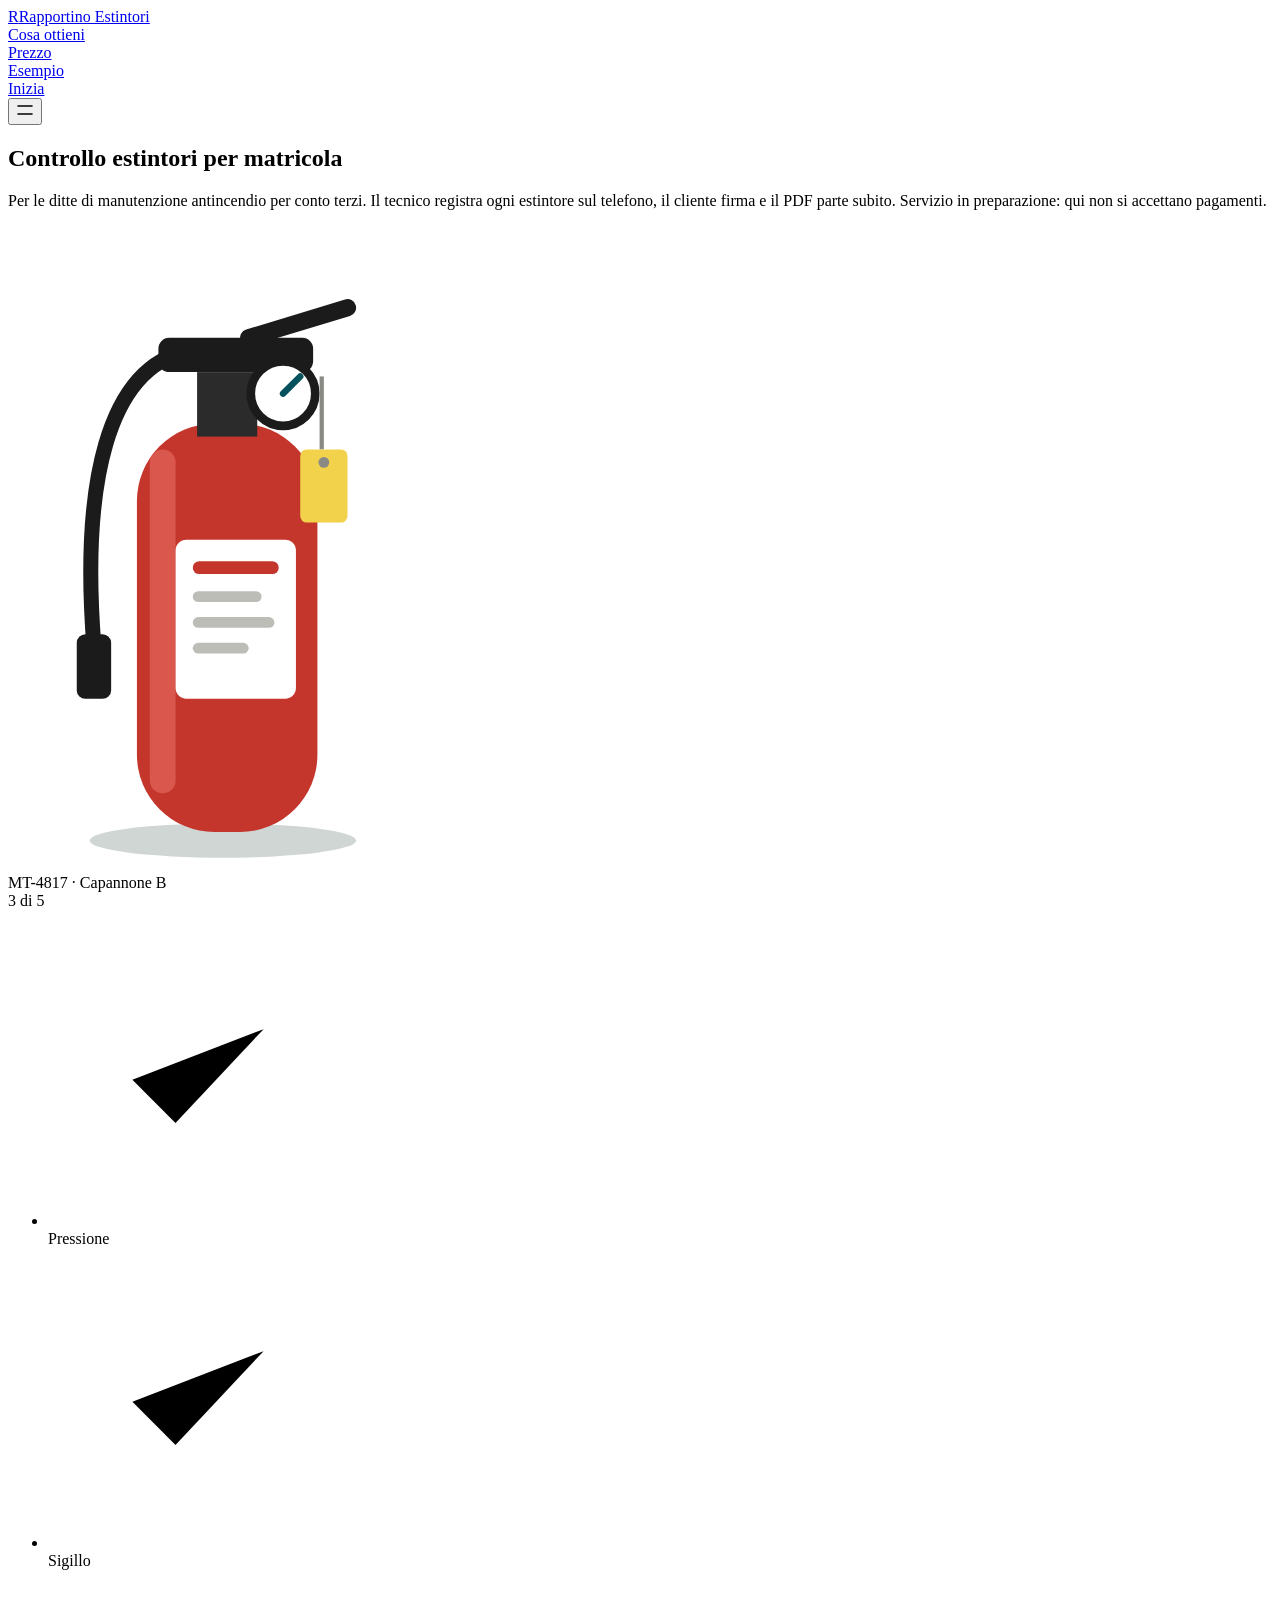
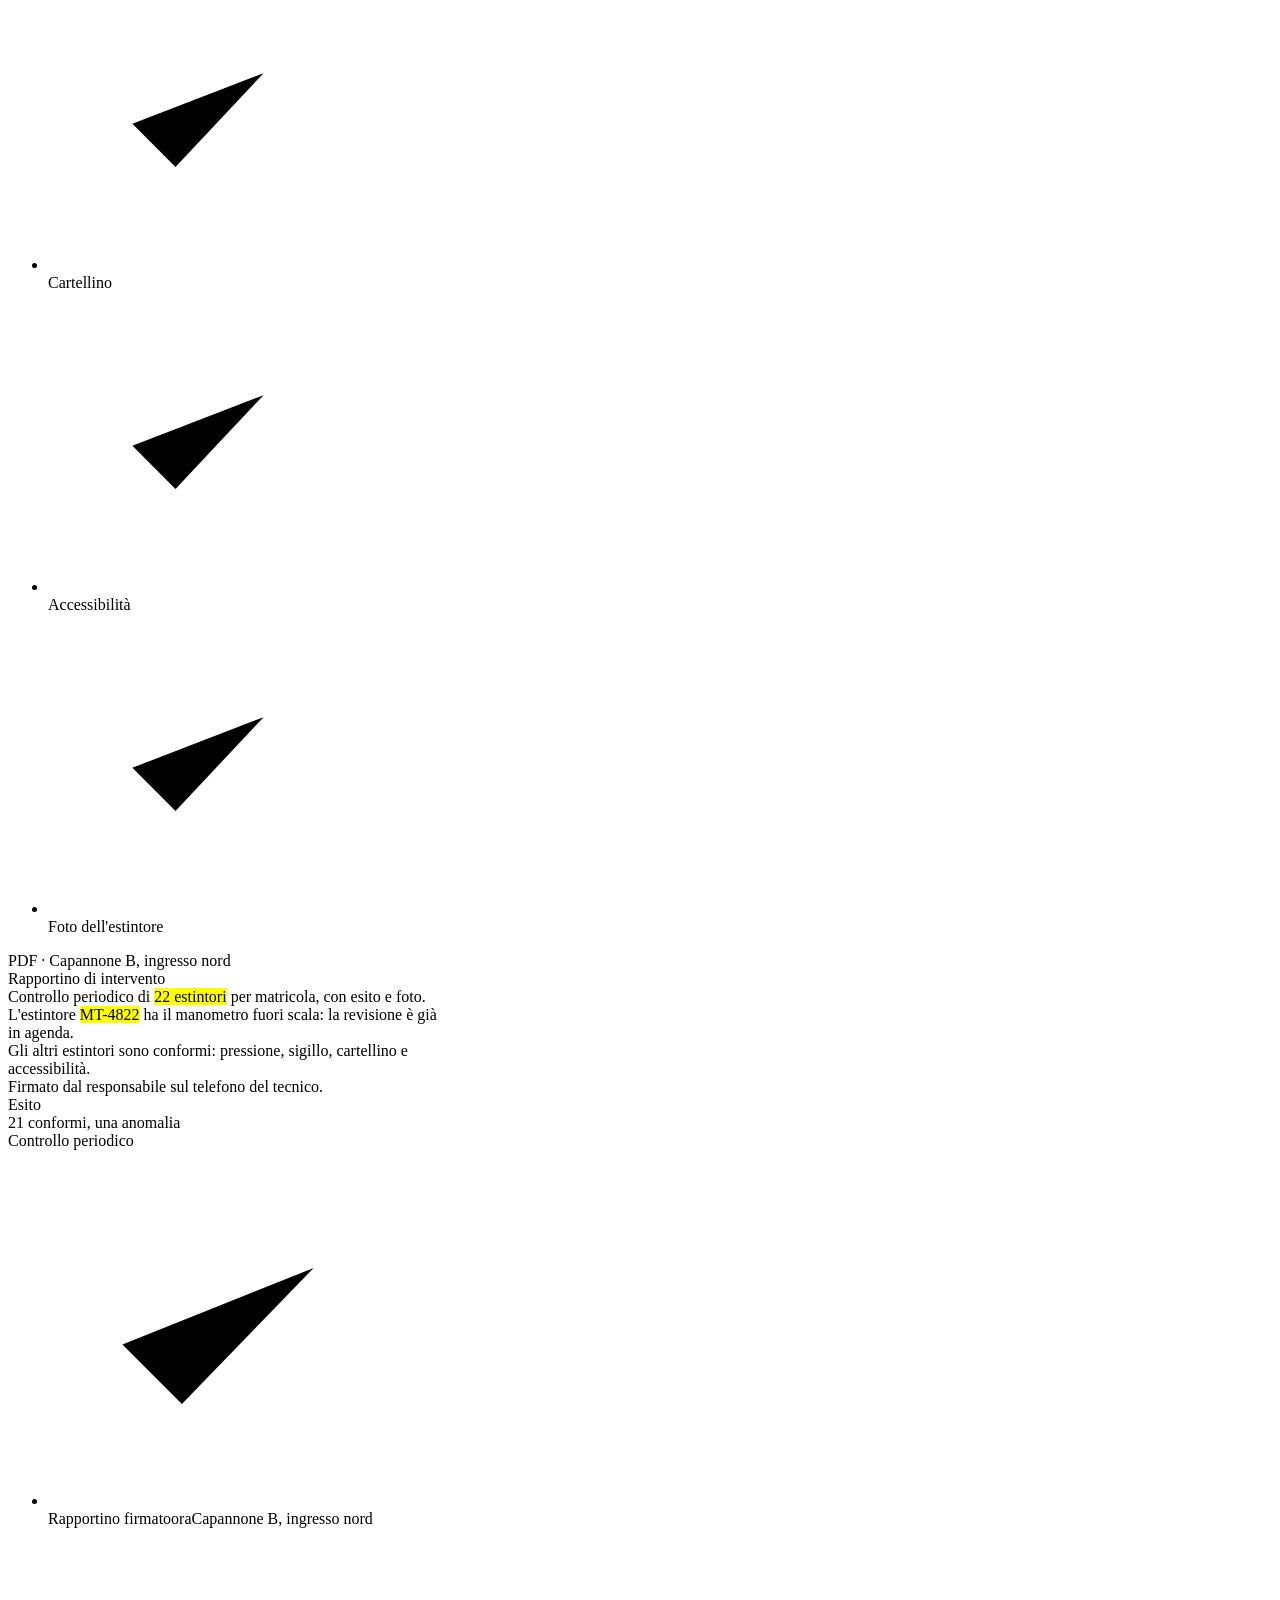
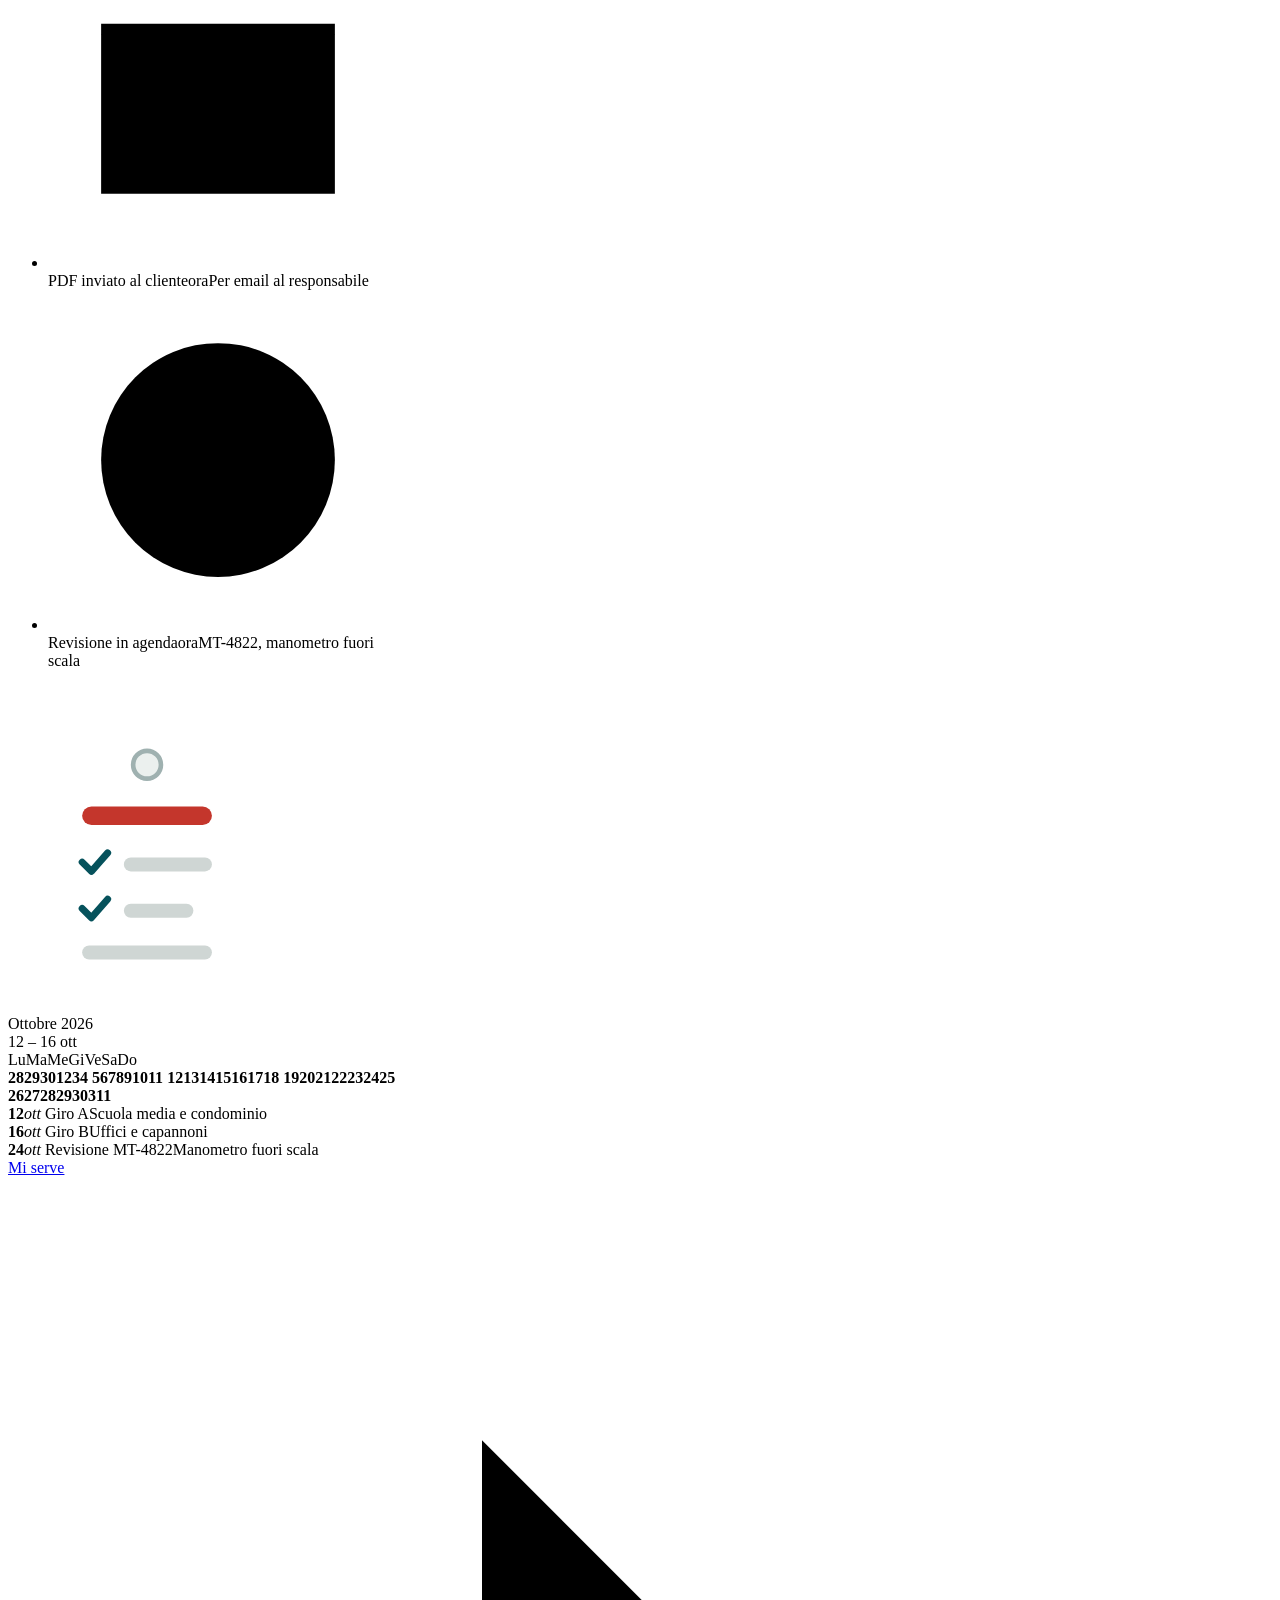
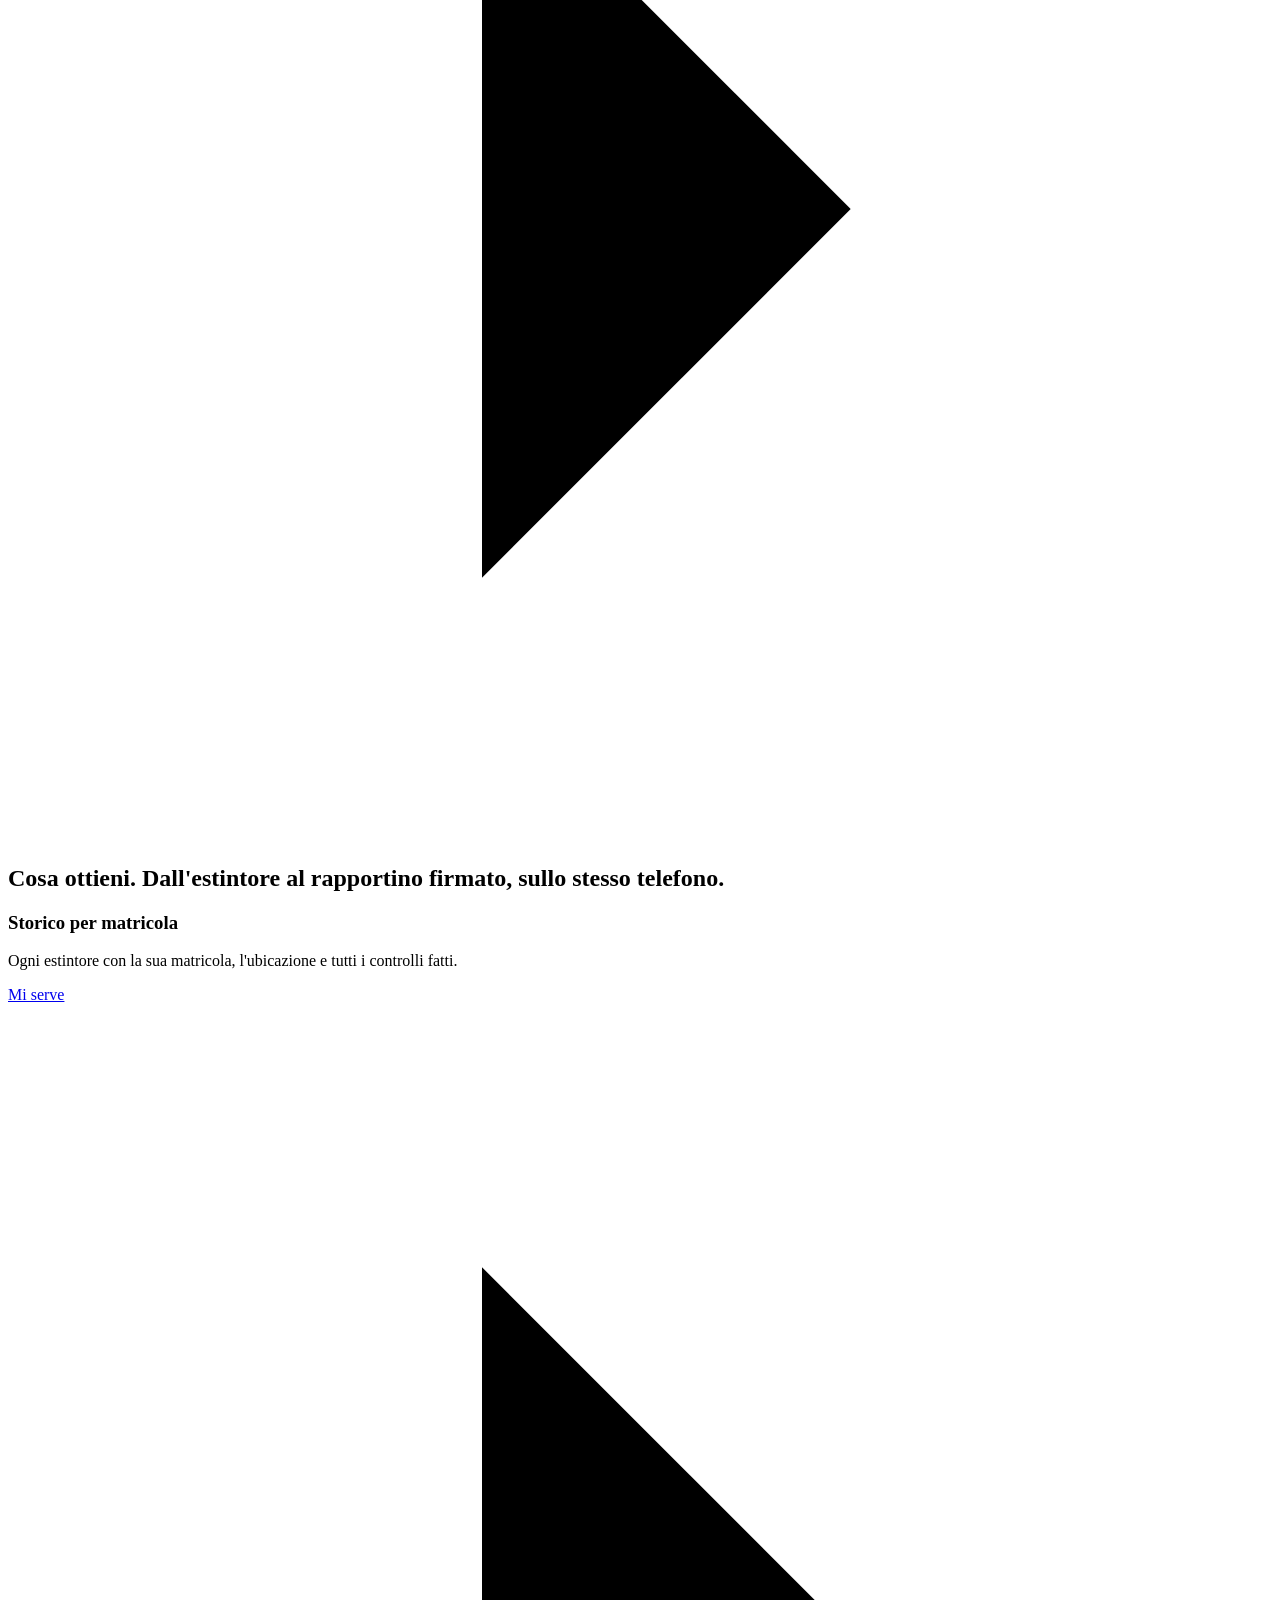
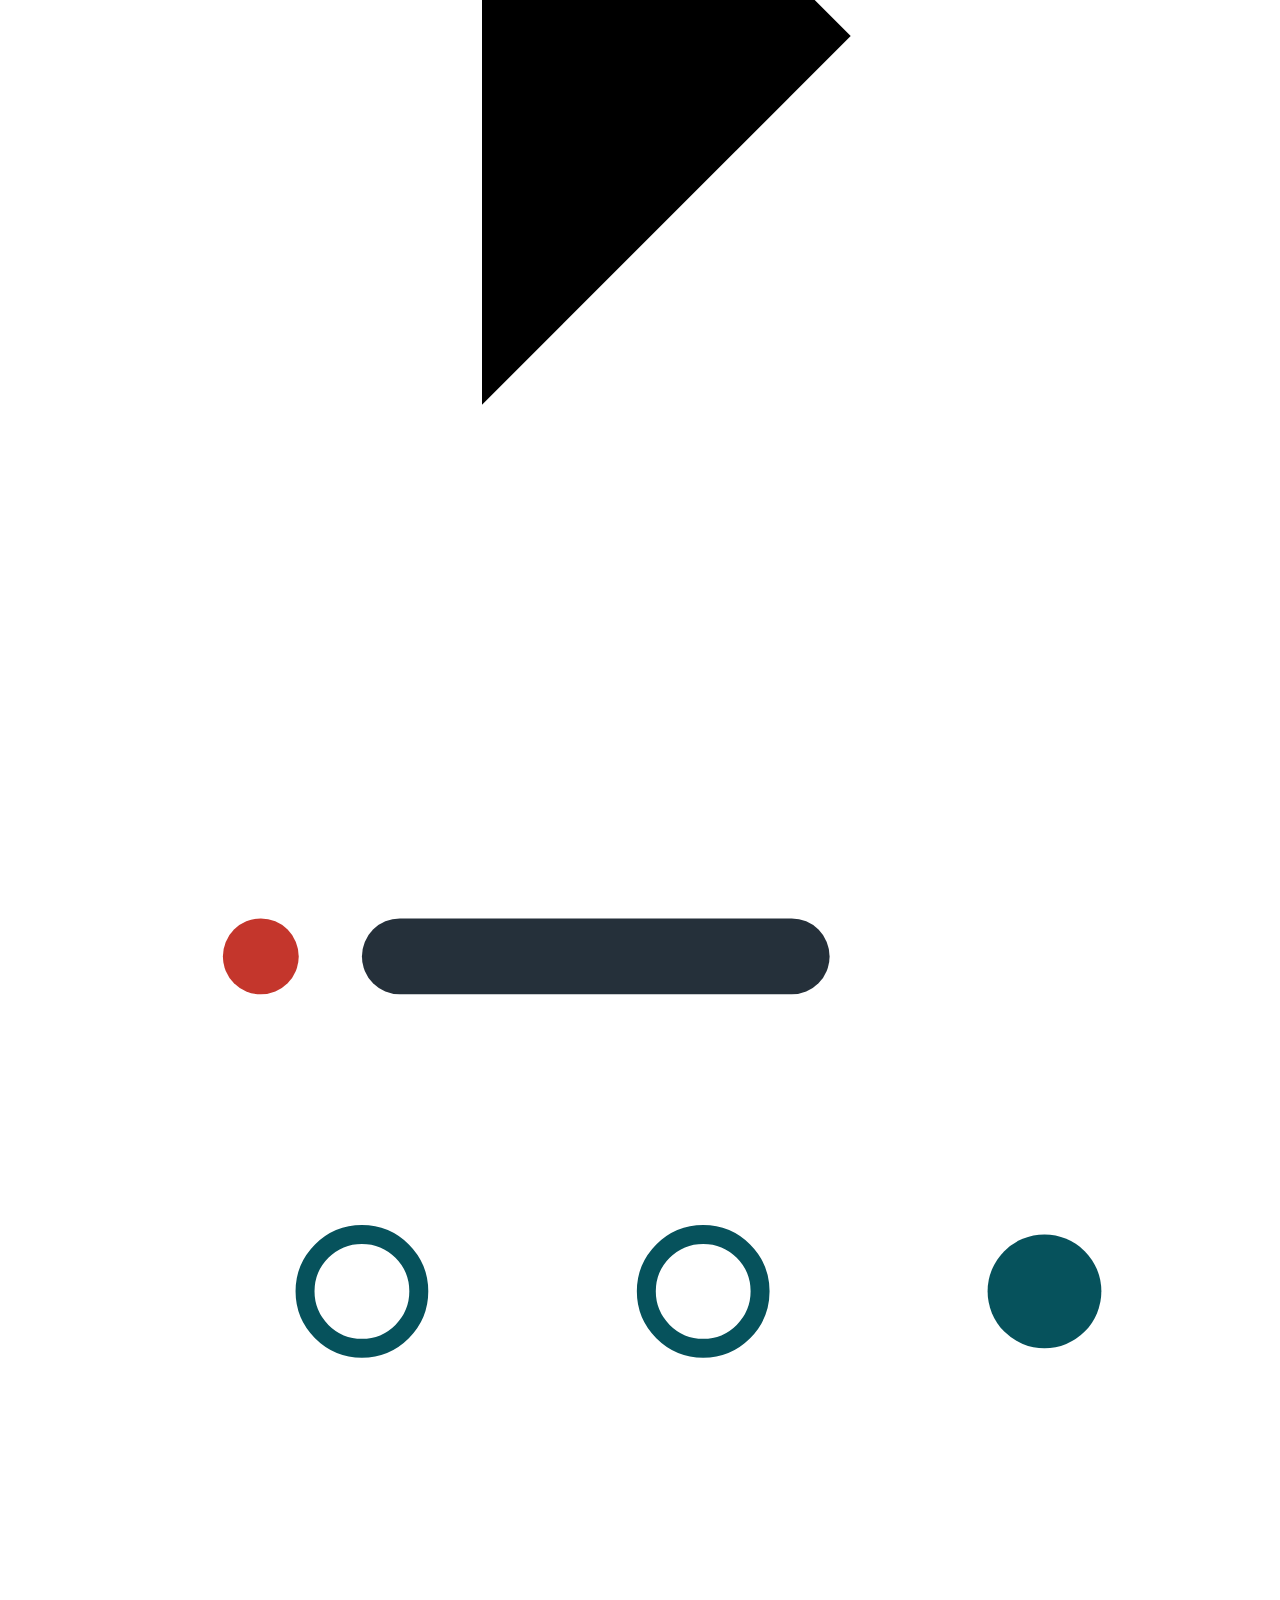
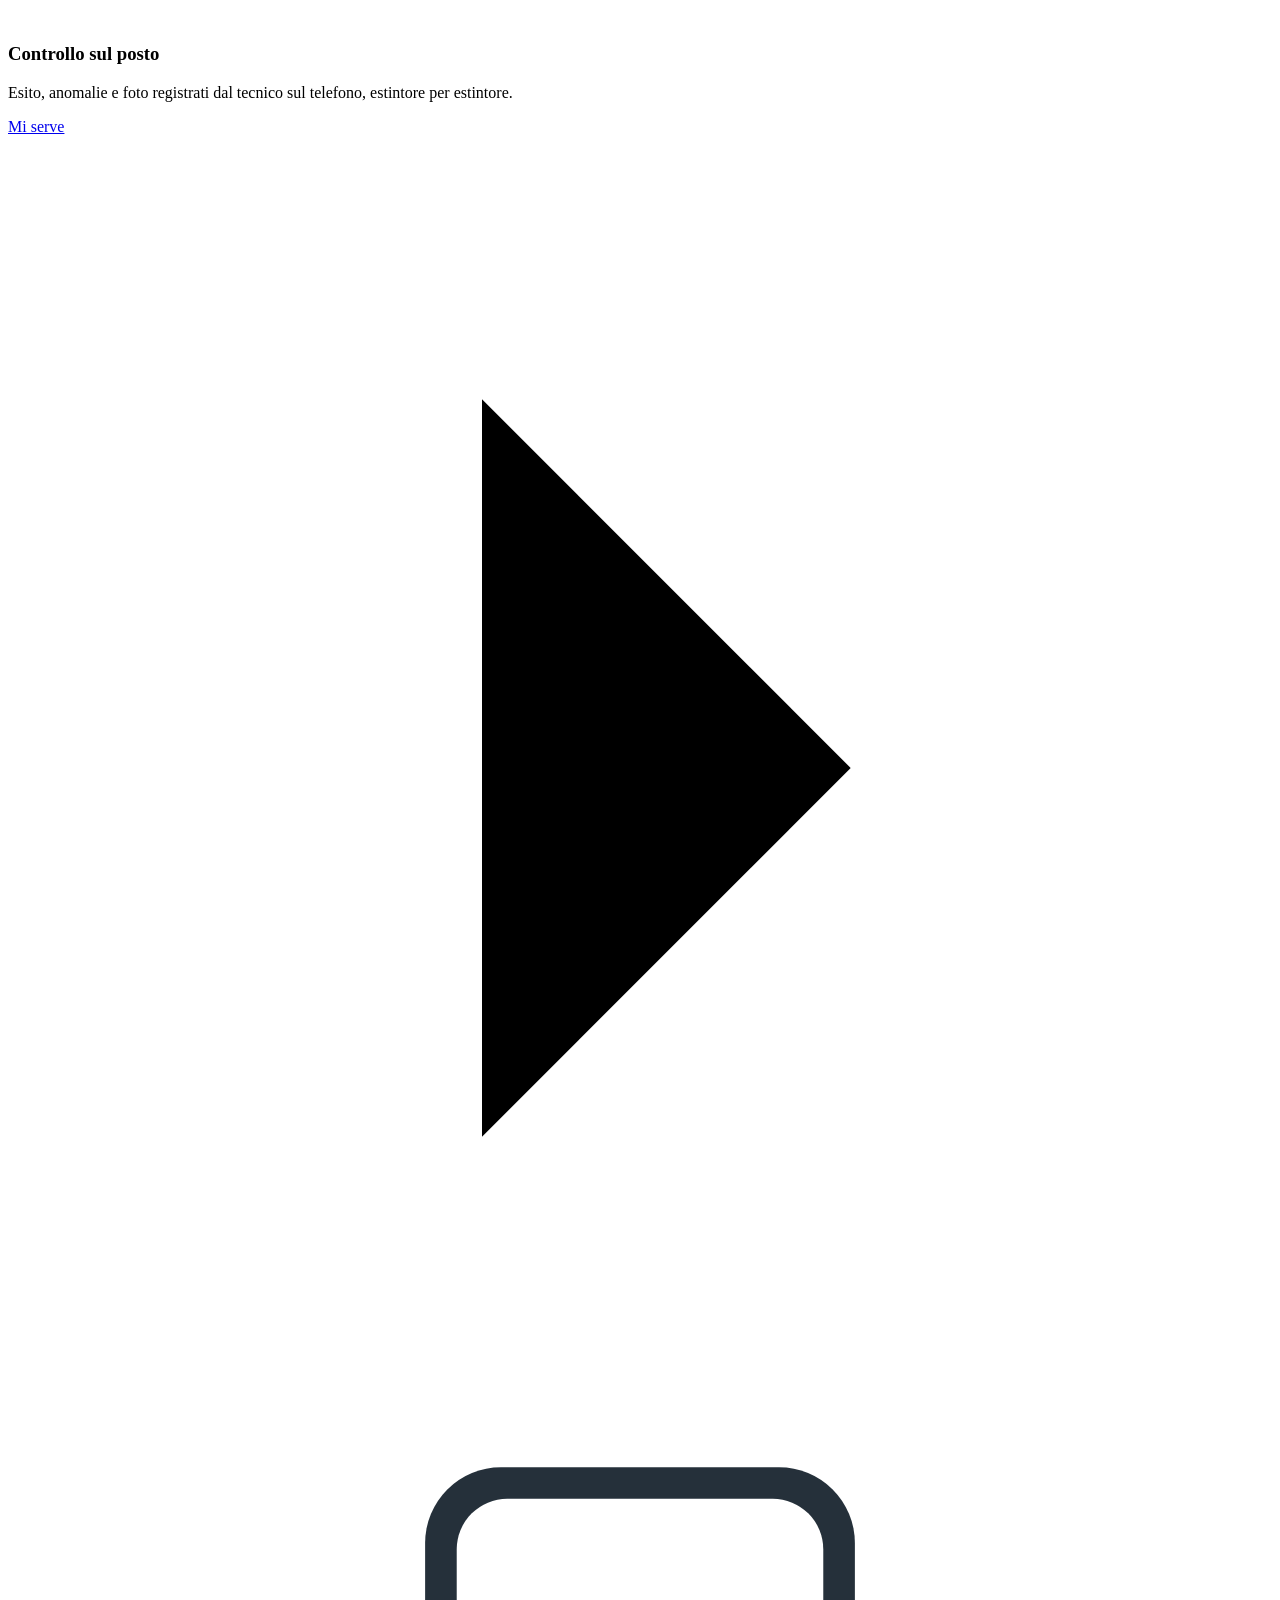
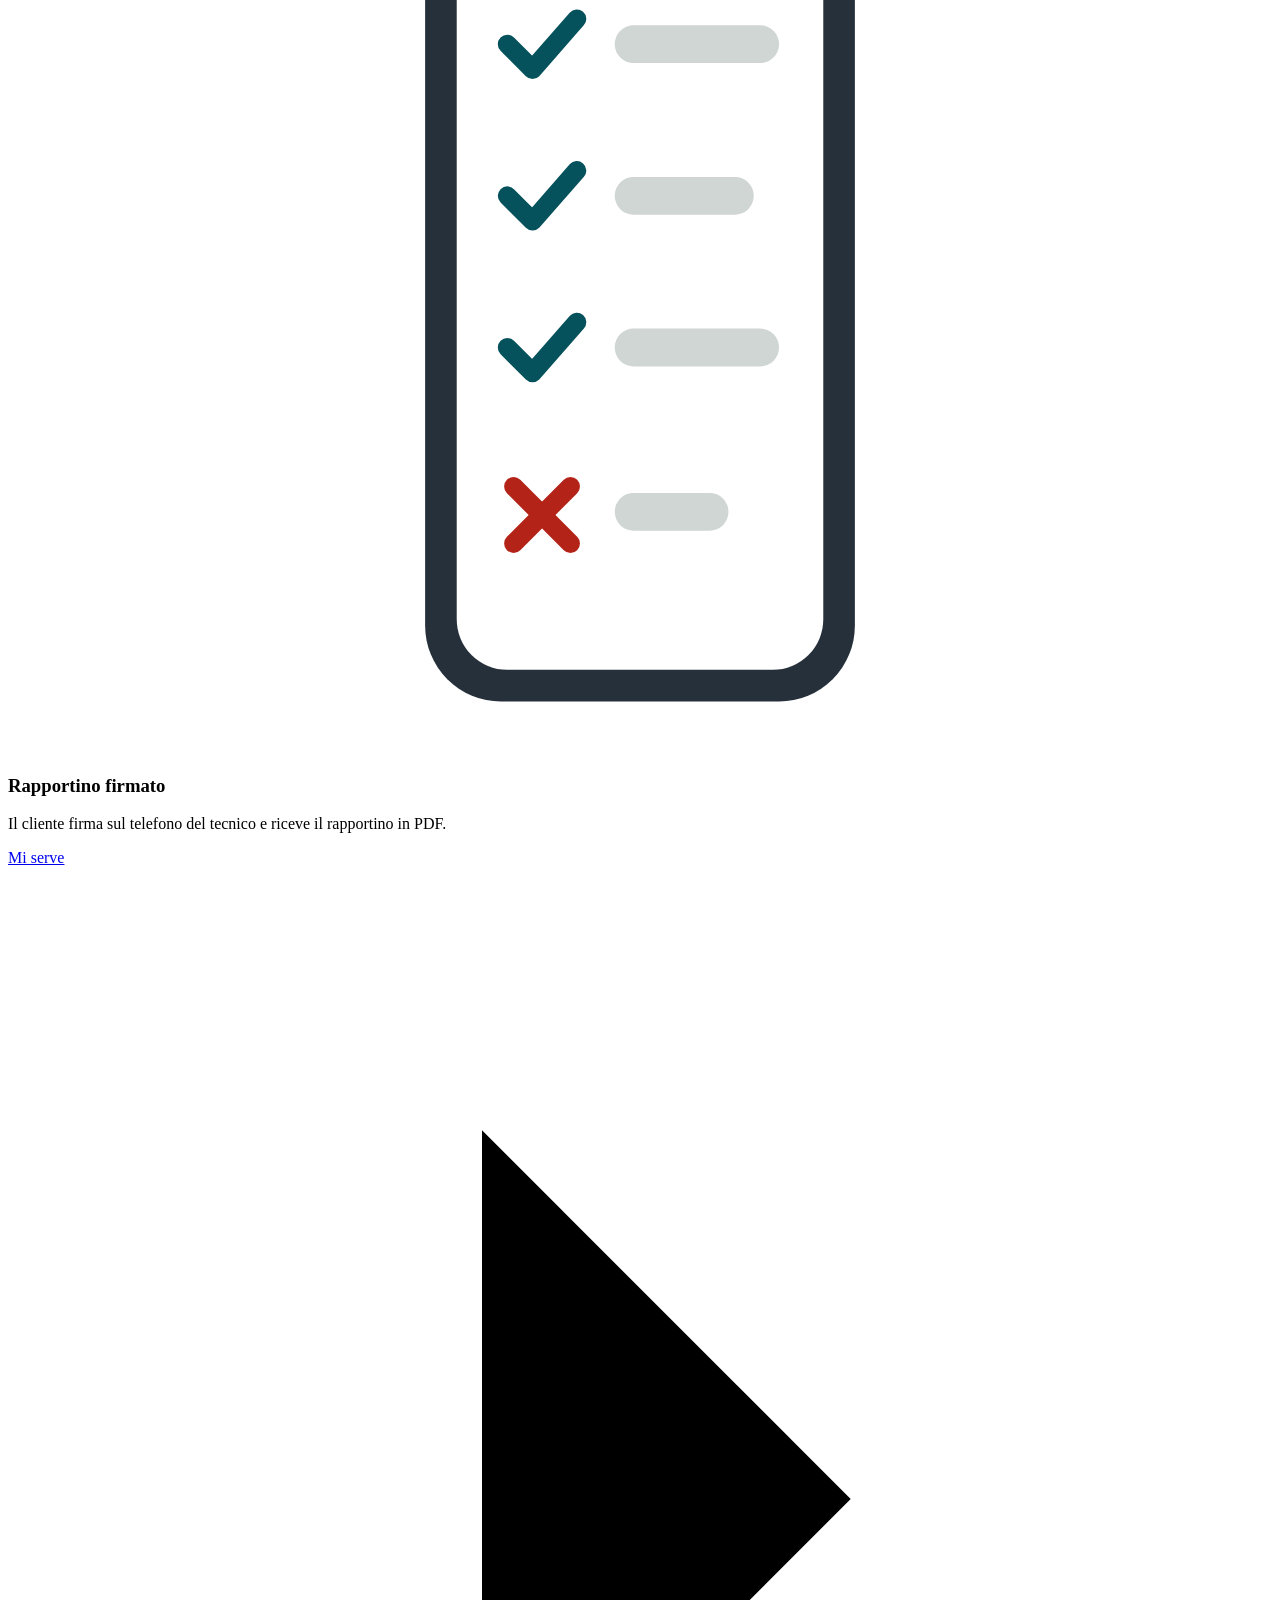
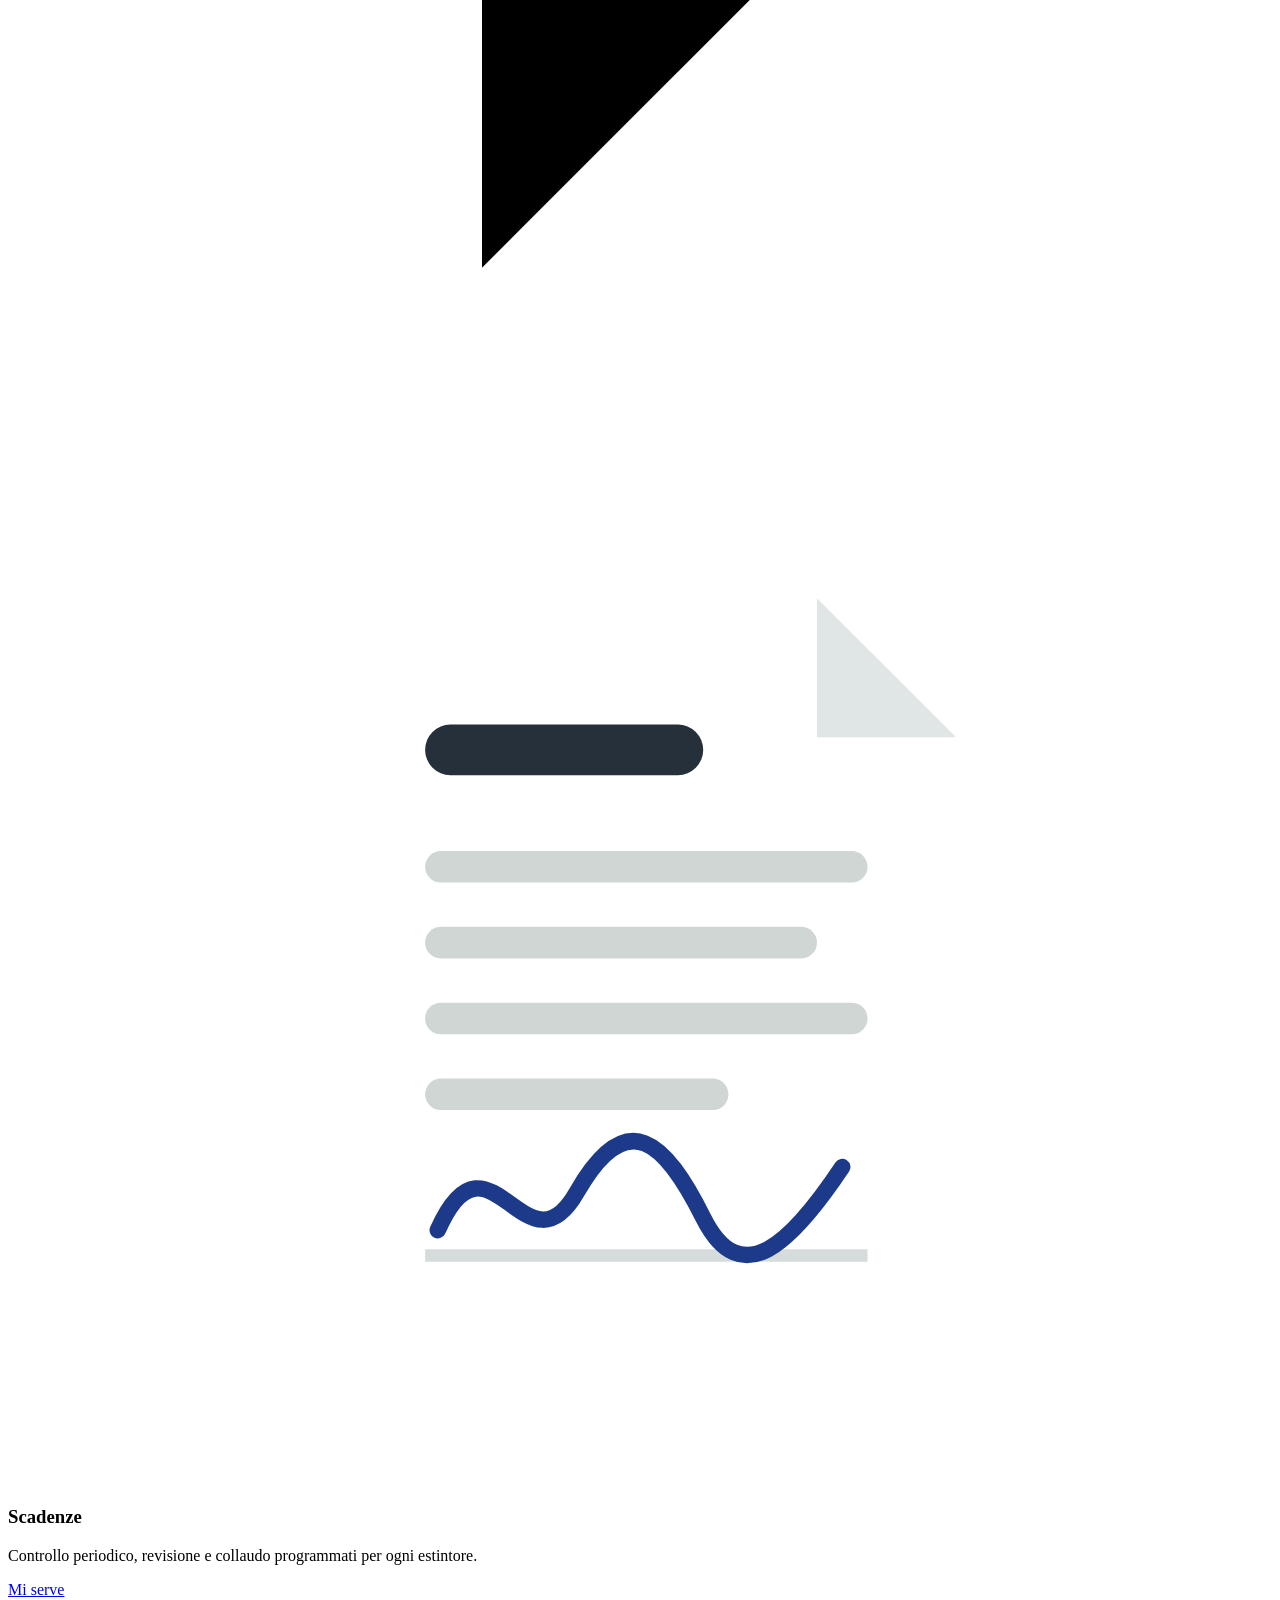
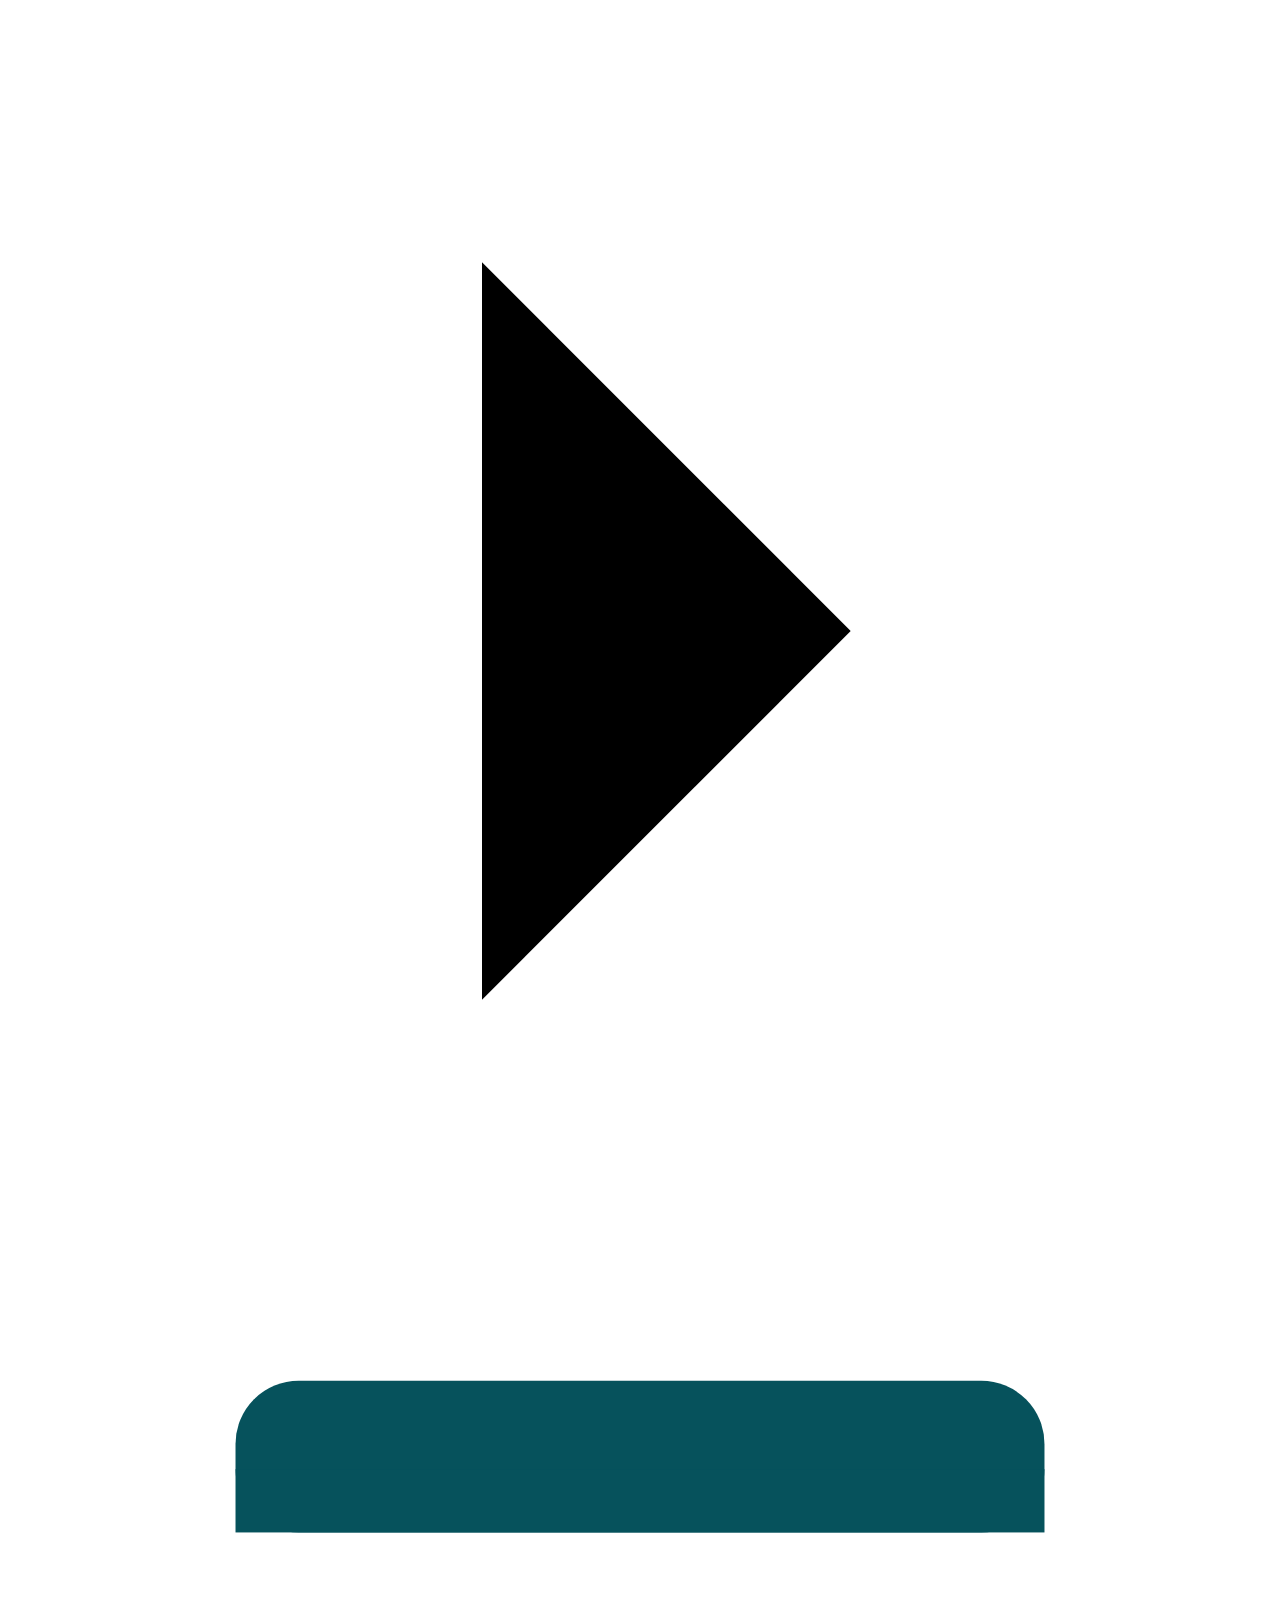
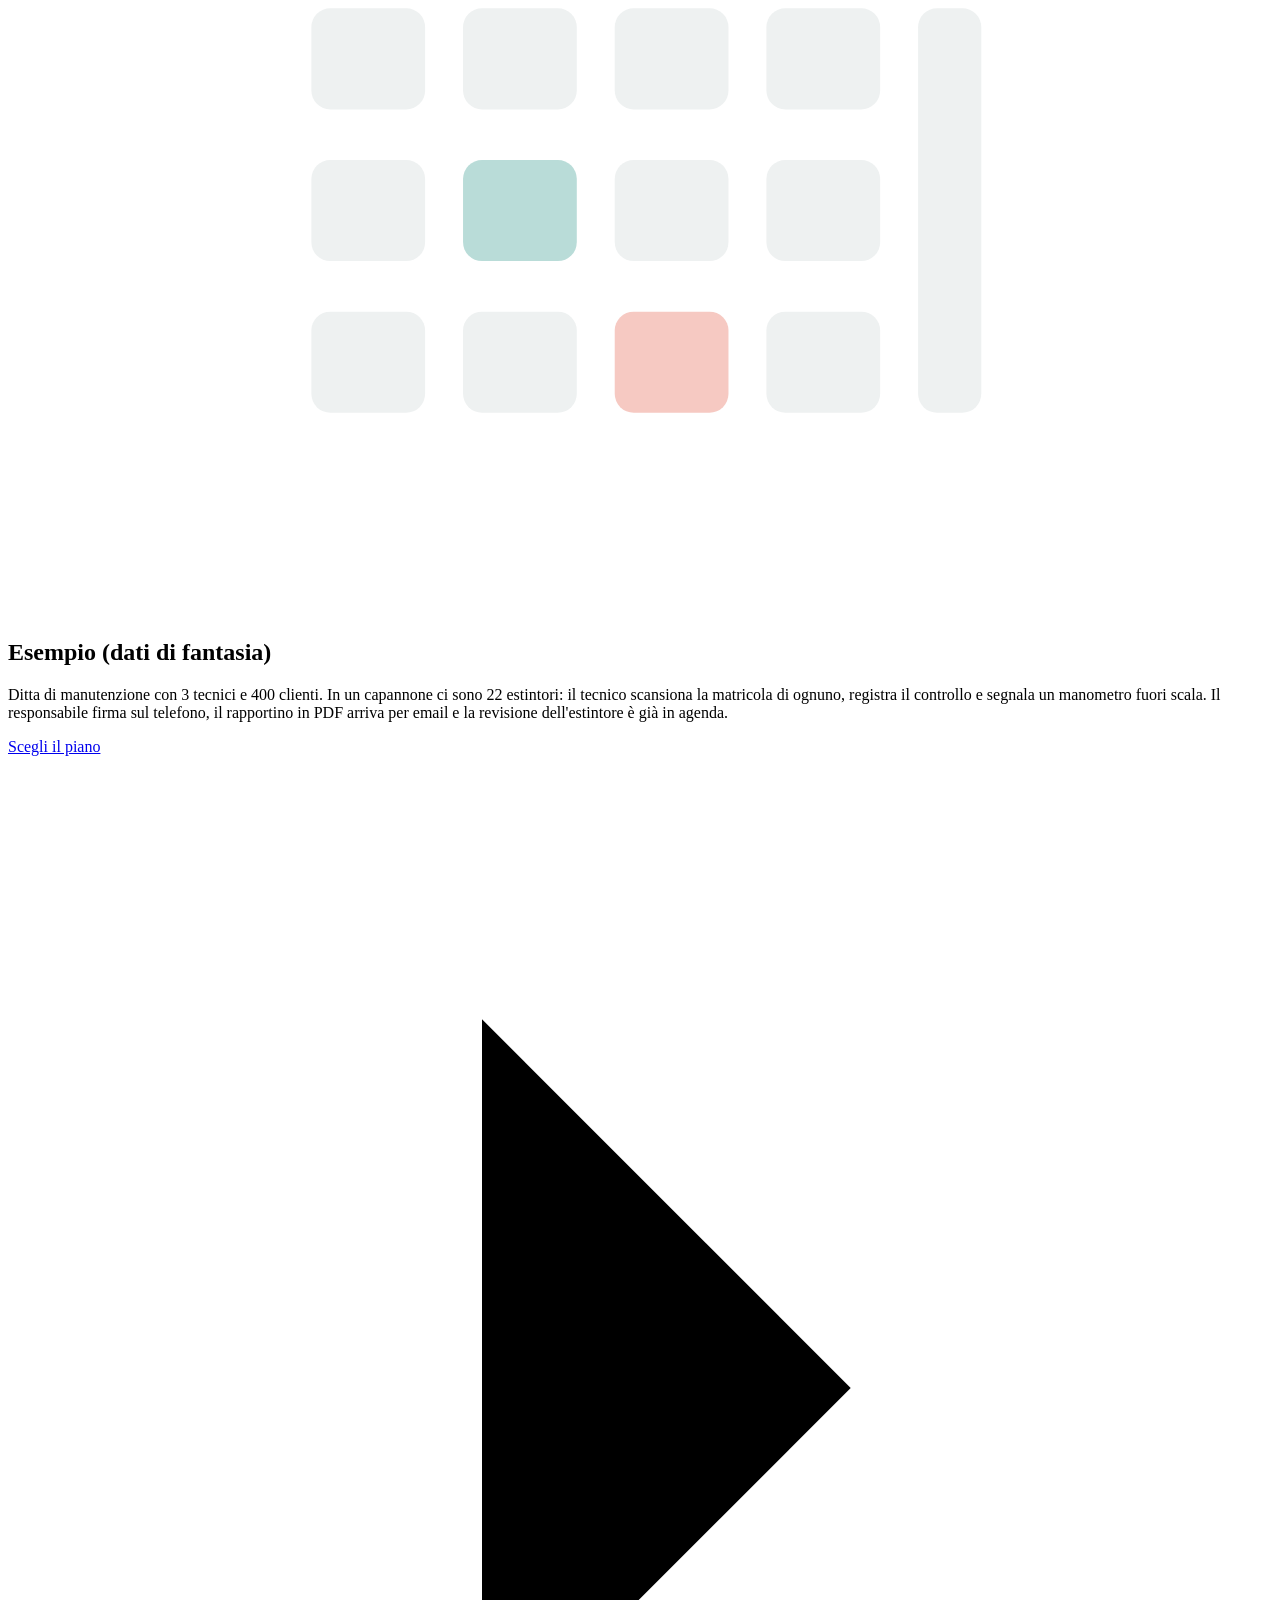
==== commit ea278854: "Главная: стиль на готовых настройках темы, свой CSS — минимум (СМ-45, слово Владельца «1а», «2б»)" ====
--- a/index.html
+++ b/index.html
@@ -1,5 +1,5 @@
 <!doctype html>
-<html lang="it-IT">
+<html lang="it-IT" data-type="software" data-radius="soft" data-ground="sky" data-buttons="solid" data-motion>
 <head>
 <meta charset="utf-8">
 <!-- Google Tag Manager -->
@@ -17,7 +17,16 @@
 <link rel="stylesheet" href="style.css">
 <link rel="preconnect" href="https://fonts.googleapis.com">
 <link rel="preconnect" href="https://fonts.gstatic.com" crossorigin>
-<link href="https://fonts.googleapis.com/css2?family=Host+Grotesk:wght@400..700&family=JetBrains+Mono:wght@400..500&display=swap" rel="stylesheet">
+<link href="https://fonts.googleapis.com/css2?family=Manrope:wght@400..700&family=JetBrains+Mono:wght@400..500&display=swap" rel="stylesheet">
+<link rel="stylesheet" href="taste/system.css">
+<link rel="stylesheet" href="taste/ui/cards.css">
+<link rel="stylesheet" href="taste/motion/motion.css">
+<link rel="stylesheet" href="taste/layout/layout.css">
+<link rel="stylesheet" href="taste/ui/base.css">
+<link rel="stylesheet" href="taste/ui/checklist/fragment.css">
+<link rel="stylesheet" href="taste/ui/doc/fragment.css">
+<link rel="stylesheet" href="taste/ui/notify/fragment.css">
+<link rel="stylesheet" href="taste/ui/calendar/fragment.css">
 <link rel="stylesheet" href="variant.css">
 <script src="smoke.js" defer></script>
 <!-- faq-jsonld:start -->
@@ -76,42 +85,38 @@
 <noscript><iframe src="https://www.googletagmanager.com/ns.html?id=GTM-N4QFD4R3"
 height="0" width="0" style="display:none;visibility:hidden"></iframe></noscript>
 <!-- End Google Tag Manager (noscript) -->
-<!-- tasteskill 2.5 · kind software · palette mint-pink-accounts · type host · hero triptych · rhythm dark-band · buttons solid · mark initial · moment: the plan's extinguishers are checked one by one -->
-
-<header class="nav"><div class="wrap nav__bar">
-  <div class="logo nav__logo"><a href="index.html" data-ev="click_logo_home"><span class="mark--initial" aria-hidden="true">R</span>Rapportino Estintori</a></div>
-  <nav class="top" id="menu" aria-label="Principale"><a href="#cosa" data-ev="click_nav_cosa">Cosa ottieni</a><a href="price.html" data-ev="click_nav_prezzo">Prezzo</a><a href="#esempio" data-ev="click_nav_esempio">Esempio</a><a class="btn" href="#start" data-ev="click_nav_start">Inizia</a></nav>
-</div></header>
-
-<main>
+<!-- type: software
+     deal: palette teal-on-paper (start.mjs, first: an off-white sheet and one teal ink, the calm of a service record), type manrope,
+     radius soft, ground sky, hero triptych, nav nav-mega (no panel), footer footer-dark, close close-type, rhythm dark-band,
+     buttons solid, mark initial. Built on taste/ (the kit's own files, unchanged); variant.css holds the printed :root block,
+     one --p-h for the card group and the few rules that undo the shared base stylesheet. -->
+
+<header class="nav">
+  <div class="wrap nav__bar">
+    <a class="nav__logo" href="index.html" data-ev="click_logo_home"><span class="mark mark--initial" aria-hidden="true">R</span>Rapportino Estintori</a>
+    <nav class="nav__links" aria-label="Principale">
+      <div class="nav__item"><a class="nav__link" href="#cosa" data-ev="click_nav_cosa">Cosa ottieni</a></div>
+      <div class="nav__item"><a class="nav__link" href="price.html" data-ev="click_nav_prezzo">Prezzo</a></div>
+      <div class="nav__item"><a class="nav__link" href="#esempio" data-ev="click_nav_esempio">Esempio</a></div>
+    </nav>
+    <div class="nav__actions">
+      <a class="btn btn--primary" href="#start" data-ev="click_nav_start">Inizia</a>
+    </div>
+  </div>
+</header>
+
+<main id="top">
   <section class="hero hero--triptych" data-enter aria-labelledby="hero-h">
-    <div class="wrap"><div class="hero-text grid">
-      <div class="hero__words">
+    <div class="wrap"><div class="hero-text grid hero__grid">
+      <div class="span-3">
         <h1 id="hero-h">Controllo estintori per matricola</h1>
-        <p class="hero__lead">Per le ditte di manutenzione antincendio per conto terzi. Il tecnico registra esito e anomalie di ogni estintore sul telefono, il cliente firma il rapportino e il PDF parte subito.<span>Le prossime scadenze sono già calcolate.</span></p>
-      </div>
-
-      <div class="ly-collage" role="img" aria-label="La scheda di un estintore sul telefono del tecnico, il rapportino in PDF firmato dal cliente e lo storico con le scadenze">
+        <p class="hero__lead">Per le ditte di manutenzione antincendio per conto terzi. Il tecnico registra ogni estintore sul telefono, il cliente firma e il PDF parte subito. <span class="muted">Servizio in preparazione: qui non si accettano pagamenti.</span></p>
+      </div>
+      <div class="ly-collage span-6 start-4" role="img" aria-label="La scheda di un estintore sul telefono del tecnico, il rapportino in PDF firmato dal cliente e le scadenze del mese">
         <div class="ly-collage__set is-on">
-          <div class="ly-piece pc-phone" style="left:4%;top:5%;width:40%;height:90%"><div class="scr">
-            <span class="pc-lbl">Scheda estintore</span>
-            <span class="mat">MT-4817</span>
-            <span class="pc-lbl">Capannone B · ingresso nord</span>
-            <div class="pc-row"><span>Pressione</span><span class="ok">Ok</span></div>
-            <div class="pc-row"><span>Sigillo</span><span class="ok">Ok</span></div>
-            <div class="pc-row"><span>Cartellino</span><span class="ok">Ok</span></div>
-            <div class="pc-row ph-hide"><span>Accessibilità</span><span class="ok">Ok</span></div>
-            <span class="pill"><i></i>Conforme</span>
-            <span class="pc-send">Salva e avanti</span>
-          </div></div>
-          <div class="ly-piece pc-pad ph-hide" style="left:50%;top:5%;width:46%">
-            <span class="pc-lbl">Ubicazione</span>
-            <b>Capannone B, ingresso nord</b>
-            <div class="pc-row"><span>Tipo</span><span>Polvere · 6 kg</span></div>
-          </div>
-          <div class="ly-piece pc-art" style="left:50%;top:34%;width:46%;height:62%">
-            <svg viewBox="0 0 200 300" aria-hidden="true">
-              <ellipse cx="100" cy="286" rx="62" ry="8" fill="#d6d5cf"/>
+          <div class="ly-piece" style="right: 4%; bottom: 4%; width: 34%; height: 58%">
+            <svg viewBox="0 0 200 300" width="100%" height="100%" aria-hidden="true">
+              <ellipse cx="100" cy="286" rx="62" ry="8" fill="#cfd6d4"/>
               <path d="M84 58 C 46 66, 34 120, 40 196" fill="none" stroke="#1b1b1b" stroke-width="7" stroke-linecap="round"/>
               <rect x="32" y="190" width="16" height="30" rx="4" fill="#1b1b1b"/>
               <rect x="60" y="92" width="84" height="190" rx="36" fill="#c4362c"/>
@@ -120,7 +125,7 @@
               <rect x="70" y="52" width="72" height="16" rx="5" fill="#1b1b1b"/>
               <path d="M112 52 L 158 38" stroke="#1b1b1b" stroke-width="8" stroke-linecap="round"/>
               <circle cx="128" cy="78" r="15" fill="#fff" stroke="#1b1b1b" stroke-width="4"/>
-              <path d="M128 78 L 136 70" stroke="#1f6b3a" stroke-width="3" stroke-linecap="round"/>
+              <path d="M128 78 L 136 70" stroke="#06525c" stroke-width="3" stroke-linecap="round"/>
               <rect x="78" y="146" width="56" height="74" rx="5" fill="#fff"/>
               <rect x="86" y="156" width="40" height="6" rx="3" fill="#c4362c"/>
               <rect x="86" y="170" width="32" height="5" rx="2.5" fill="#bdbdb8"/>
@@ -131,213 +136,254 @@
               <circle cx="147" cy="110" r="2.5" fill="#8a8a85"/>
             </svg>
           </div>
+          <div class="ly-piece" style="left: 4%; top: 6%; width: min(340px, 92%)">
+            <div class="ui ui-panel ui-checks" data-ui="checklist">
+              <div class="ui-checks__head">
+                <div class="ui-title">MT-4817 · Capannone B</div>
+                <span class="ui-spacer"></span>
+                <div class="ui-meta" data-checks-count>3 di 5</div>
+              </div>
+              <div class="ui-checks__bar"><i data-checks-bar style="--k:0.6"></i></div>
+              <ul class="ui-checks__list">
+                <li class="ui-check is-done"><span class="ui-check__box"><svg viewBox="0 0 16 16"><path d="m4.5 8.2 2.3 2.3 4.7-5"/></svg></span><span class="ui-check__label">Pressione</span></li>
+                <li class="ui-check is-done"><span class="ui-check__box"><svg viewBox="0 0 16 16"><path d="m4.5 8.2 2.3 2.3 4.7-5"/></svg></span><span class="ui-check__label">Sigillo</span></li>
+                <li class="ui-check is-done"><span class="ui-check__box"><svg viewBox="0 0 16 16"><path d="m4.5 8.2 2.3 2.3 4.7-5"/></svg></span><span class="ui-check__label">Cartellino</span></li>
+                <li class="ui-check"><span class="ui-check__box"><svg viewBox="0 0 16 16"><path d="m4.5 8.2 2.3 2.3 4.7-5"/></svg></span><span class="ui-check__label">Accessibilità</span></li>
+                <li class="ui-check"><span class="ui-check__box"><svg viewBox="0 0 16 16"><path d="m4.5 8.2 2.3 2.3 4.7-5"/></svg></span><span class="ui-check__label">Foto dell'estintore</span></li>
+              </ul>
+            </div>
+          </div>
         </div>
         <div class="ly-collage__set" aria-hidden="true">
-          <div class="ly-piece pc-doc" style="left:4%;top:5%;width:52%">
-            <span class="pc-lbl">PDF · Capannone B</span>
-            <span class="ttl">Rapportino di intervento</span>
-            <div class="pc-row"><span class="mono">MT-4817</span><span class="ok">Conforme</span></div>
-            <div class="pc-row"><span class="mono">MT-4818</span><span class="ok">Conforme</span></div>
-            <div class="pc-row"><span class="mono">MT-4822</span><span class="ko">Manometro</span></div>
-            <div class="pc-row ph-hide"><span class="mono">MT-4825</span><span class="ok">Conforme</span></div>
-            <div class="sig"><span class="pc-lbl">Firma del responsabile</span>
-              <svg viewBox="0 0 180 50" aria-hidden="true"><path d="M5 38 C 18 6, 28 52, 42 28 S 66 10, 76 34 S 104 46, 116 18 S 146 40, 174 26" fill="none" stroke="#1d3a8a" stroke-width="3" stroke-linecap="round"/></svg>
-            </div>
-          </div>
-          <div class="ly-piece pc-pad ph-hide" style="left:60%;top:5%;width:36%">
-            <span class="pill"><i></i>PDF inviato</span>
-            <span class="pc-lbl">Al cliente, per email</span>
-          </div>
-          <div class="ly-piece pc-phone" style="left:60%;top:34%;width:36%;height:62%"><div class="scr pc-pad-sig">
-            <span class="pc-lbl">Firma del cliente</span>
-            <div class="box"><svg viewBox="0 0 180 60" aria-hidden="true"><path d="M6 44 C 20 8, 30 58, 44 32 S 70 12, 80 38 S 108 52, 120 22 S 150 46, 174 30" fill="none" stroke="#1d3a8a" stroke-width="3.2" stroke-linecap="round"/></svg></div>
-            <span class="pc-send">Firma e invia</span>
-          </div></div>
+          <div class="ly-piece" style="left: 4%; top: 6%; width: min(440px, 72%); height: 60%">
+            <div class="ui ui-doc" data-ui="doc">
+              <article class="ui-doc__page">
+                <div class="ui-doc__label">PDF · Capannone B, ingresso nord</div>
+                <div class="ui-doc__title">Rapportino di intervento</div>
+                <div class="ui-doc__text">Controllo periodico di <mark class="ui-doc__mark is-on">22 estintori</mark> per matricola, con esito e foto.</div>
+                <div class="ui-doc__text">L'estintore <mark class="ui-doc__mark" data-kind="Anomalia" data-msg="Manometro fuori scala" data-where="Da mandare in revisione">MT-4822</mark> ha il manometro fuori scala: la revisione è già in agenda.</div>
+                <div class="ui-doc__text">Gli altri estintori sono conformi: pressione, sigillo, cartellino e accessibilità.</div>
+                <div class="ui-doc__text">Firmato dal responsabile sul telefono del tecnico.</div>
+              </article>
+              <aside class="ui-doc__note ui-panel is-on" aria-live="polite">
+                <div class="ui-doc__kind"><span class="ui-doc__dot"></span><span data-doc-kind>Esito</span></div>
+                <div class="ui-doc__msg" data-doc-msg>21 conformi, una anomalia</div>
+                <div class="ui-doc__where" data-doc-where>Controllo periodico</div>
+              </aside>
+            </div>
+          </div>
+          <div class="ly-piece" style="right: 4%; bottom: 4%; width: min(380px, 62%)">
+            <div class="ui ui-notify" data-ui="notify">
+              <ul class="ui-notify__list" data-notify-list>
+                <li class="ui-note"><span class="ui-note__ico"><svg class="ui-icon" viewBox="0 0 16 16"><path d="m3.5 8.4 2.8 2.8 6.2-6.4"/></svg></span><span class="ui-note__text"><span class="ui-note__title">Rapportino firmato<time>ora</time></span><span class="ui-note__body">Capannone B, ingresso nord</span></span></li>
+                <li class="ui-note"><span class="ui-note__ico"><svg class="ui-icon" viewBox="0 0 16 16"><path d="M2.5 4.5h11v8h-11z"/><path d="m2.5 5 5.5 4 5.5-4"/></svg></span><span class="ui-note__text"><span class="ui-note__title">PDF inviato al cliente<time>ora</time></span><span class="ui-note__body">Per email al responsabile</span></span></li>
+                <li class="ui-note"><span class="ui-note__ico"><svg class="ui-icon" viewBox="0 0 16 16"><path d="M8 3v5l3 2"/><circle cx="8" cy="8" r="5.5"/></svg></span><span class="ui-note__text"><span class="ui-note__title">Revisione in agenda<time>ora</time></span><span class="ui-note__body">MT-4822, manometro fuori scala</span></span></li>
+              </ul>
+            </div>
+          </div>
         </div>
         <div class="ly-collage__set" aria-hidden="true">
-          <div class="ly-piece pc-pad" style="left:4%;top:5%;width:54%">
-            <span class="pc-lbl">Storico · <span class="mono">MT-4817</span></span>
-            <div class="pc-tl">
-              <div><span>Controllo periodico</span><span class="pc-lbl">marzo</span></div>
-              <div><span>Revisione</span><span class="pc-lbl">settembre</span></div>
-              <div class="next"><span>Collaudo</span><span class="pc-lbl">in agenda</span></div>
-            </div>
-          </div>
-          <div class="ly-piece pc-pad ph-hide" style="left:62%;top:5%;width:34%">
-            <span class="pill pill--ko"><i></i>Anomalia</span>
-            <b>Manometro fuori scala</b>
-            <span class="pc-lbl">Da mandare in revisione</span>
-          </div>
-          <div class="ly-piece pc-pad pc-cal" style="left:4%;top:40%;width:40%">
-            <span class="pc-lbl">Scadenze del mese</span>
-            <div class="days"><i></i><i></i><i class="d"></i><i></i><i></i><i></i><i></i><i></i><i></i><i></i><i class="r"></i><i></i><i></i><i></i><i></i><i class="d"></i><i></i><i></i><i></i><i></i><i></i><i></i><i></i><i></i><i class="d"></i><i></i><i></i><i></i></div>
-          </div>
-          <div class="ly-piece pc-pad" style="left:48%;top:44%;width:48%;height:52%">
-            <span class="pc-lbl">Interventi in scadenza</span>
-            <div class="pc-row"><span>Scuola media</span><span class="ok">Giro A</span></div>
-            <div class="pc-row"><span>Condominio</span><span class="ok">Giro A</span></div>
-            <div class="pc-row"><span>Capannone B</span><span class="ko">Revisione</span></div>
-            <div class="pc-row ph-hide"><span>Uffici</span><span class="ok">Giro B</span></div>
-          </div>
-        </div>
-      </div>
-
-      <div class="hero__cta">
-        <a class="cta btn" href="price.html" data-ev="cta_click">Mi serve<svg class="arr" viewBox="0 0 12 12" aria-hidden="true"><path d="M1 6h8M5 2.5 8.5 6 5 9.5" fill="none" stroke="currentColor" stroke-width="1.6" stroke-linecap="round" stroke-linejoin="round"/></svg></a>
-        <p class="cta-note">Servizio in preparazione · Su questa pagina non si accettano pagamenti</p>
-      </div>
+          <div class="ly-piece" style="left: 4%; top: 6%; width: 22%; height: 25%">
+            <svg viewBox="0 0 120 140" width="100%" height="100%" aria-hidden="true">
+              <path d="M30 22h60l10 10v96H20V32z" fill="#fff"/>
+              <circle cx="60" cy="34" r="6" fill="#ebf0ee" stroke="#9fb1b0" stroke-width="2"/>
+              <rect x="32" y="52" width="56" height="8" rx="4" fill="#c4362c"/>
+              <g fill="none" stroke="#06525c" stroke-width="3" stroke-linecap="round" stroke-linejoin="round"><path d="M32 76l4 4 7-8"/><path d="M32 96l4 4 7-8"/></g>
+              <g fill="#cfd6d4"><rect x="50" y="74" width="38" height="6" rx="3"/><rect x="50" y="94" width="30" height="6" rx="3"/><rect x="32" y="112" width="56" height="6" rx="3"/></g>
+            </svg>
+          </div>
+          <div class="ly-piece" style="right: 4%; bottom: 4%; width: min(440px, 70%)">
+            <div class="ui ui-panel ui-calendar" data-ui="calendar" data-start="12" data-end="16" data-month="ott">
+              <div class="ui-cal__head">
+                <div class="ui-cal__month">Ottobre <span>2026</span></div>
+                <span class="ui-spacer"></span>
+                <span class="ui-chip ui-chip--plain ui-chip--ink" data-cal-range>12 – 16 ott</span>
+              </div>
+              <div class="ui-cal__dow" aria-hidden="true"><span>Lu</span><span>Ma</span><span>Me</span><span>Gi</span><span>Ve</span><span>Sa</span><span>Do</span></div>
+              <div class="ui-cal__days">
+                  <span class="ui-cal__d is-out"><b>28</b></span><span class="ui-cal__d is-out"><b>29</b></span><span class="ui-cal__d is-out"><b>30</b></span><span class="ui-cal__d" data-d="1"><b>1</b></span><span class="ui-cal__d" data-d="2"><b>2</b></span><span class="ui-cal__d" data-d="3"><b>3</b></span><span class="ui-cal__d" data-d="4"><b>4</b></span>
+                  <span class="ui-cal__d" data-d="5"><b>5</b></span><span class="ui-cal__d" data-d="6"><b>6</b></span><span class="ui-cal__d" data-d="7"><b>7</b></span><span class="ui-cal__d" data-d="8"><b>8</b></span><span class="ui-cal__d is-today" data-d="9"><b>9</b></span><span class="ui-cal__d" data-d="10"><b>10</b></span><span class="ui-cal__d" data-d="11"><b>11</b></span>
+                  <span class="ui-cal__d is-start" data-d="12"><b>12</b></span><span class="ui-cal__d is-in" data-d="13"><b>13</b></span><span class="ui-cal__d is-in" data-d="14"><b>14</b></span><span class="ui-cal__d is-in" data-d="15"><b>15</b></span><span class="ui-cal__d is-end" data-d="16"><b>16</b></span><span class="ui-cal__d" data-d="17"><b>17</b></span><span class="ui-cal__d" data-d="18"><b>18</b></span>
+                  <span class="ui-cal__d" data-d="19"><b>19</b></span><span class="ui-cal__d" data-d="20"><b>20</b></span><span class="ui-cal__d" data-d="21"><b>21</b></span><span class="ui-cal__d" data-d="22"><b>22</b></span><span class="ui-cal__d" data-d="23"><b>23</b></span><span class="ui-cal__d is-mark" data-d="24"><b>24</b></span><span class="ui-cal__d" data-d="25"><b>25</b></span>
+                  <span class="ui-cal__d" data-d="26"><b>26</b></span><span class="ui-cal__d" data-d="27"><b>27</b></span><span class="ui-cal__d" data-d="28"><b>28</b></span><span class="ui-cal__d" data-d="29"><b>29</b></span><span class="ui-cal__d" data-d="30"><b>30</b></span><span class="ui-cal__d" data-d="31"><b>31</b></span><span class="ui-cal__d is-out"><b>1</b></span>
+              </div>
+              <div class="ui-cal__events">
+                <div class="ui-cal__ev">
+                  <span class="ui-cal__date"><b>12</b><i>ott</i></span>
+                  <span class="ui-cal__evtext"><span class="ui-cal__evtitle">Giro A</span><span class="ui-cal__evsub">Scuola media e condominio</span></span>
+                </div>
+                <div class="ui-cal__ev">
+                  <span class="ui-cal__date"><b>16</b><i>ott</i></span>
+                  <span class="ui-cal__evtext"><span class="ui-cal__evtitle">Giro B</span><span class="ui-cal__evsub">Uffici e capannoni</span></span>
+                </div>
+                <div class="ui-cal__ev">
+                  <span class="ui-cal__date"><b>24</b><i>ott</i></span>
+                  <span class="ui-cal__evtext"><span class="ui-cal__evtitle">Revisione MT-4822</span><span class="ui-cal__evsub">Manometro fuori scala</span></span>
+                </div>
+              </div>
+            </div>
+          </div>
+        </div>
+      </div>
+      <div class="span-3 start-10 hero__cta"><a class="btn btn--primary" href="price.html" data-ev="cta_click">Mi serve<svg class="m-arrow" viewBox="0 0 12 12" aria-hidden="true"><path class="m-arrow__stem" d="M1 6h8"/><path class="m-arrow__head" d="M4.5 2.5 8 6l-3.5 3.5"/></svg></a></div>
     </div></div>
   </section>
 
-  <section id="cosa" data-view="features_view">
+  <section class="section" id="cosa" data-view="features_view" aria-labelledby="cosa-h">
     <div class="wrap">
       <div class="section-head">
-        <h2>Cosa ottieni. <span class="muted">Dall'estintore al rapportino firmato, sullo stesso telefono.</span></h2>
-      </div>
-      <div class="grid cards">
-        <article class="card">
-          <div class="card__panel"><svg viewBox="0 0 200 150" aria-hidden="true"><rect x="20" y="22" width="110" height="46" rx="8" fill="#fff"/><circle cx="36" cy="45" r="5" fill="#cfcfcc"/><text x="50" y="51" font-family="JetBrains Mono, monospace" font-size="16" fill="#0a0a0a">MT-4817</text><path d="M40 98 H 180" stroke="#cfcfcc" stroke-width="3"/><circle cx="56" cy="98" r="9" fill="#fff" stroke="#1f6b3a" stroke-width="3"/><circle cx="110" cy="98" r="9" fill="#fff" stroke="#1f6b3a" stroke-width="3"/><circle cx="164" cy="98" r="9" fill="#1f6b3a"/><rect x="40" y="118" width="32" height="6" rx="3" fill="#bdbdb8"/><rect x="94" y="118" width="32" height="6" rx="3" fill="#bdbdb8"/><rect x="148" y="118" width="32" height="6" rx="3" fill="#bdbdb8"/></svg></div>
+        <h2 id="cosa-h">Cosa ottieni. <span class="muted">Dall'estintore al rapportino firmato, sullo stesso telefono.</span></h2>
+      </div>
+      <div class="grid grid--top">
+        <article class="card card--open card--row span-3">
           <h3>Storico per matricola</h3>
           <p>Ogni estintore con la sua matricola, l'ubicazione e tutti i controlli fatti.</p>
-          <a class="link" href="price.html" data-ev="feature_matricola">Mi serve</a>
+          <a class="card__link" href="price.html" data-ev="feature_matricola">Mi serve<svg class="m-arrow" viewBox="0 0 12 12" aria-hidden="true"><path class="m-arrow__stem" d="M1 6h8"/><path class="m-arrow__head" d="M4.5 2.5 8 6l-3.5 3.5"/></svg></a>
+          <div class="panel"><div class="stage"><div class="at-center" style="--w: 240px">
+            <svg viewBox="0 0 200 150" width="100%" aria-hidden="true"><rect x="20" y="22" width="160" height="46" rx="8" fill="#fff"/><circle cx="40" cy="45" r="6" fill="#c4362c"/><rect x="56" y="39" width="74" height="12" rx="6" fill="#25303a"/><path d="M40 98 H 180" stroke="#fff" stroke-width="3"/><circle cx="56" cy="98" r="9" fill="#fff" stroke="#06525c" stroke-width="3"/><circle cx="110" cy="98" r="9" fill="#fff" stroke="#06525c" stroke-width="3"/><circle cx="164" cy="98" r="9" fill="#06525c"/><rect x="40" y="118" width="32" height="6" rx="3" fill="#fff"/><rect x="94" y="118" width="32" height="6" rx="3" fill="#fff"/><rect x="148" y="118" width="32" height="6" rx="3" fill="#fff"/></svg>
+          </div></div></div>
         </article>
-        <article class="card">
-          <div class="card__panel"><svg viewBox="0 0 200 150" aria-hidden="true"><rect x="66" y="10" width="68" height="132" rx="12" fill="#111"/><rect x="71" y="15" width="58" height="122" rx="8" fill="#fff"/><g stroke="#1f6b3a" stroke-width="3" fill="none" stroke-linecap="round" stroke-linejoin="round"><path d="M79 38l4 4 7-8"/><path d="M79 62l4 4 7-8"/><path d="M79 86l4 4 7-8"/></g><path d="M80 108l9 9M89 108l-9 9" stroke="#b42318" stroke-width="3" stroke-linecap="round"/><g fill="#cfcfcc"><rect x="96" y="35" width="26" height="6" rx="3"/><rect x="96" y="59" width="22" height="6" rx="3"/><rect x="96" y="83" width="26" height="6" rx="3"/><rect x="96" y="109" width="18" height="6" rx="3"/></g></svg></div>
+        <article class="card card--open card--row span-3">
           <h3>Controllo sul posto</h3>
           <p>Esito, anomalie e foto registrati dal tecnico sul telefono, estintore per estintore.</p>
-          <a class="link" href="price.html" data-ev="feature_controllo">Mi serve</a>
+          <a class="card__link" href="price.html" data-ev="feature_controllo">Mi serve<svg class="m-arrow" viewBox="0 0 12 12" aria-hidden="true"><path class="m-arrow__stem" d="M1 6h8"/><path class="m-arrow__head" d="M4.5 2.5 8 6l-3.5 3.5"/></svg></a>
+          <div class="panel"><div class="stage"><div class="at-center" style="--w: 240px">
+            <svg viewBox="0 0 200 150" width="100%" aria-hidden="true"><rect x="66" y="10" width="68" height="132" rx="12" fill="#25303a"/><rect x="71" y="15" width="58" height="122" rx="8" fill="#fff"/><g stroke="#06525c" stroke-width="3" fill="none" stroke-linecap="round" stroke-linejoin="round"><path d="M79 38l4 4 7-8"/><path d="M79 62l4 4 7-8"/><path d="M79 86l4 4 7-8"/></g><path d="M80 108l9 9M89 108l-9 9" stroke="#b42318" stroke-width="3" stroke-linecap="round"/><g fill="#cfd6d4"><rect x="96" y="35" width="26" height="6" rx="3"/><rect x="96" y="59" width="22" height="6" rx="3"/><rect x="96" y="83" width="26" height="6" rx="3"/><rect x="96" y="109" width="18" height="6" rx="3"/></g></svg>
+          </div></div></div>
         </article>
-        <article class="card">
-          <div class="card__panel"><svg viewBox="0 0 200 150" aria-hidden="true"><path d="M52 10h76l22 22v108H52z" fill="#fff"/><path d="M128 10v22h22" fill="#e2e2df"/><rect x="66" y="30" width="44" height="8" rx="4" fill="#0a0a0a"/><g fill="#cfcfcc"><rect x="66" y="50" width="70" height="5" rx="2.5"/><rect x="66" y="62" width="62" height="5" rx="2.5"/><rect x="66" y="74" width="70" height="5" rx="2.5"/><rect x="66" y="86" width="48" height="5" rx="2.5"/></g><path d="M66 114 H 136" stroke="#d6d6d4" stroke-width="2"/><path d="M68 110 C 76 92, 82 118, 90 104 S 104 96, 110 108 S 124 112, 132 100" fill="none" stroke="#1d3a8a" stroke-width="2.6" stroke-linecap="round"/></svg></div>
+        <article class="card card--open card--row span-3">
           <h3>Rapportino firmato</h3>
           <p>Il cliente firma sul telefono del tecnico e riceve il rapportino in PDF.</p>
-          <a class="link" href="price.html" data-ev="feature_rapportino">Mi serve</a>
+          <a class="card__link" href="price.html" data-ev="feature_rapportino">Mi serve<svg class="m-arrow" viewBox="0 0 12 12" aria-hidden="true"><path class="m-arrow__stem" d="M1 6h8"/><path class="m-arrow__head" d="M4.5 2.5 8 6l-3.5 3.5"/></svg></a>
+          <div class="panel"><div class="stage"><div class="at-center" style="--w: 240px">
+            <svg viewBox="0 0 200 150" width="100%" aria-hidden="true"><path d="M52 10h76l22 22v108H52z" fill="#fff"/><path d="M128 10v22h22" fill="#dfe6e5"/><rect x="66" y="30" width="44" height="8" rx="4" fill="#25303a"/><g fill="#cfd6d4"><rect x="66" y="50" width="70" height="5" rx="2.5"/><rect x="66" y="62" width="62" height="5" rx="2.5"/><rect x="66" y="74" width="70" height="5" rx="2.5"/><rect x="66" y="86" width="48" height="5" rx="2.5"/></g><path d="M66 114 H 136" stroke="#d6dcdb" stroke-width="2"/><path d="M68 110 C 76 92, 82 118, 90 104 S 104 96, 110 108 S 124 112, 132 100" fill="none" stroke="#1d3a8a" stroke-width="2.6" stroke-linecap="round"/></svg>
+          </div></div></div>
         </article>
-        <article class="card">
-          <div class="card__panel"><svg viewBox="0 0 200 150" aria-hidden="true"><rect x="36" y="18" width="128" height="118" rx="10" fill="#fff"/><rect x="36" y="18" width="128" height="24" rx="10" fill="#1f6b3a"/><rect x="36" y="32" width="128" height="10" fill="#1f6b3a"/><g fill="#efefed"><rect x="48" y="54" width="18" height="16" rx="3"/><rect x="72" y="54" width="18" height="16" rx="3"/><rect x="96" y="54" width="18" height="16" rx="3"/><rect x="120" y="54" width="18" height="16" rx="3"/><rect x="48" y="78" width="18" height="16" rx="3"/><rect x="96" y="78" width="18" height="16" rx="3"/><rect x="120" y="78" width="18" height="16" rx="3"/><rect x="48" y="102" width="18" height="16" rx="3"/><rect x="72" y="102" width="18" height="16" rx="3"/><rect x="120" y="102" width="18" height="16" rx="3"/></g><rect x="72" y="78" width="18" height="16" rx="3" fill="#cfe6d6"/><rect x="96" y="102" width="18" height="16" rx="3" fill="#f6c9c2"/><rect x="144" y="54" width="10" height="64" rx="3" fill="#efefed"/></svg></div>
+        <article class="card card--open card--row span-3">
           <h3>Scadenze</h3>
           <p>Controllo periodico, revisione e collaudo programmati per ogni estintore.</p>
-          <a class="link" href="price.html" data-ev="feature_scadenze">Mi serve</a>
+          <a class="card__link" href="price.html" data-ev="feature_scadenze">Mi serve<svg class="m-arrow" viewBox="0 0 12 12" aria-hidden="true"><path class="m-arrow__stem" d="M1 6h8"/><path class="m-arrow__head" d="M4.5 2.5 8 6l-3.5 3.5"/></svg></a>
+          <div class="panel"><div class="stage"><div class="at-center" style="--w: 240px">
+            <svg viewBox="0 0 200 150" width="100%" aria-hidden="true"><rect x="36" y="18" width="128" height="118" rx="10" fill="#fff"/><rect x="36" y="18" width="128" height="24" rx="10" fill="#06525c"/><rect x="36" y="32" width="128" height="10" fill="#06525c"/><g fill="#eef1f1"><rect x="48" y="54" width="18" height="16" rx="3"/><rect x="72" y="54" width="18" height="16" rx="3"/><rect x="96" y="54" width="18" height="16" rx="3"/><rect x="120" y="54" width="18" height="16" rx="3"/><rect x="48" y="78" width="18" height="16" rx="3"/><rect x="96" y="78" width="18" height="16" rx="3"/><rect x="120" y="78" width="18" height="16" rx="3"/><rect x="48" y="102" width="18" height="16" rx="3"/><rect x="72" y="102" width="18" height="16" rx="3"/><rect x="120" y="102" width="18" height="16" rx="3"/></g><rect x="72" y="78" width="18" height="16" rx="3" fill="#b9dcd8"/><rect x="96" y="102" width="18" height="16" rx="3" fill="#f6c9c2"/><rect x="144" y="54" width="10" height="64" rx="3" fill="#eef1f1"/></svg>
+          </div></div></div>
         </article>
       </div>
     </div>
   </section>
 
-  <section id="esempio" class="band" data-view="example_view">
-    <div class="wrap grid split">
-      <div class="txt">
-        <h2>Esempio (dati di fantasia)</h2>
-        <p class="fine">Ditta di manutenzione con 3 tecnici e 400 clienti. In un capannone ci sono 22 estintori: il tecnico scansiona la matricola di ognuno, registra il controllo e segnala un manometro fuori scala. Il responsabile firma sul telefono, il rapportino in PDF arriva per email e la revisione dell'estintore è già in agenda.</p>
-        <a class="cta btn" href="price.html" data-ev="click_cta_after_example">Scegli il piano</a>
-      </div>
-      <div class="vis">
-        <div class="plan" id="plan">
-          <div class="plan__top"><b>Capannone B · pianta</b><span>22 estintori controllati</span></div>
-          <svg viewBox="0 0 600 360" role="img" aria-label="Pianta del capannone con i 22 estintori: ventuno conformi, uno con il manometro fuori scala">
-            <g fill="none" stroke="#3d3d3d" stroke-width="4"><rect x="20" y="20" width="560" height="320" rx="6"/><path d="M220 20 V 150 M220 190 V 270"/><path d="M220 270 H 400 M440 270 H 580"/><path d="M400 20 V 120"/></g>
-            <g fill="#4fbf77">
-              <circle class="ex" style="--i:0" cx="60" cy="48" r="9"/><circle class="ex" style="--i:1" cx="140" cy="48" r="9"/><circle class="ex" style="--i:2" cx="260" cy="48" r="9"/><circle class="ex" style="--i:3" cx="350" cy="48" r="9"/><circle class="ex" style="--i:4" cx="460" cy="48" r="9"/><circle class="ex" style="--i:5" cx="552" cy="48" r="9"/>
-              <circle class="ex" style="--i:6" cx="552" cy="130" r="9"/><circle class="ex" style="--i:7" cx="552" cy="230" r="9"/><circle class="ex" style="--i:8" cx="552" cy="312" r="9"/>
-              <circle class="ex" style="--i:9" cx="460" cy="312" r="9"/><circle class="ex" style="--i:10" cx="360" cy="312" r="9"/><circle class="ex" style="--i:11" cx="260" cy="312" r="9"/><circle class="ex" style="--i:12" cx="160" cy="312" r="9"/><circle class="ex" style="--i:13" cx="60" cy="312" r="9"/>
-              <circle class="ex" style="--i:14" cx="48" cy="230" r="9"/><circle class="ex" style="--i:15" cx="48" cy="130" r="9"/>
-              <circle class="ex" style="--i:16" cx="180" cy="110" r="9"/><circle class="ex" style="--i:17" cx="250" cy="170" r="9"/><circle class="ex anom" style="--i:18" cx="400" cy="180" r="9" fill="#ff6b5c"/><circle class="ex" style="--i:19" cx="310" cy="236" r="9"/><circle class="ex" style="--i:20" cx="490" cy="220" r="9"/><circle class="ex" style="--i:21" cx="120" cy="220" r="9"/>
-            </g>
-          </svg>
-          <div class="plan__legend"><span><i></i>Conforme</span><span><i class="r"></i>Manometro fuori scala · revisione in agenda</span></div>
+  <section class="section ground-inverse" id="esempio" data-view="example_view" aria-labelledby="esempio-h">
+    <div class="wrap">
+      <div class="grid grid--top">
+        <div class="span-5 stack-5">
+          <h2 id="esempio-h">Esempio (dati di fantasia)</h2>
+          <p class="t-lead">Ditta di manutenzione con 3 tecnici e 400 clienti. In un capannone ci sono 22 estintori: il tecnico scansiona la matricola di ognuno, registra il controllo e segnala un manometro fuori scala. Il responsabile firma sul telefono, il rapportino in PDF arriva per email e la revisione dell'estintore è già in agenda.</p>
+          <div class="btn-row"><a class="btn btn--primary" href="price.html" data-ev="click_cta_after_example">Scegli il piano<svg class="m-arrow" viewBox="0 0 12 12" aria-hidden="true"><path class="m-arrow__stem" d="M1 6h8"/><path class="m-arrow__head" d="M4.5 2.5 8 6l-3.5 3.5"/></svg></a></div>
+        </div>
+        <div class="span-6 start-7">
+          <div class="card stack-5" role="img" aria-label="Pianta del capannone con i 22 estintori: ventuno conformi, uno con il manometro fuori scala">
+            <p class="t-small">Capannone B · pianta · 22 estintori controllati</p>
+            <svg viewBox="0 0 600 360" width="100%" aria-hidden="true">
+              <g fill="none" stroke="currentColor" stroke-opacity=".45" stroke-width="4"><rect x="20" y="20" width="560" height="320" rx="6"/><path d="M220 20 V 150 M220 190 V 270"/><path d="M220 270 H 400 M440 270 H 580"/><path d="M400 20 V 120"/></g>
+              <g fill="#8ee6a8">
+                <circle cx="60" cy="48" r="9"/><circle cx="140" cy="48" r="9"/><circle cx="260" cy="48" r="9"/><circle cx="350" cy="48" r="9"/><circle cx="460" cy="48" r="9"/><circle cx="552" cy="48" r="9"/>
+                <circle cx="552" cy="130" r="9"/><circle cx="552" cy="230" r="9"/><circle cx="552" cy="312" r="9"/>
+                <circle cx="460" cy="312" r="9"/><circle cx="360" cy="312" r="9"/><circle cx="260" cy="312" r="9"/><circle cx="160" cy="312" r="9"/><circle cx="60" cy="312" r="9"/>
+                <circle cx="48" cy="230" r="9"/><circle cx="48" cy="130" r="9"/>
+                <circle cx="180" cy="110" r="9"/><circle cx="250" cy="170" r="9"/><circle cx="310" cy="236" r="9"/><circle cx="490" cy="220" r="9"/><circle cx="120" cy="220" r="9"/>
+              </g>
+              <circle cx="400" cy="180" r="11" fill="#ff8a7a"/>
+            </svg>
+            <div class="btn-row">
+              <span class="pill"><svg width="10" height="10" viewBox="0 0 10 10" aria-hidden="true"><circle cx="5" cy="5" r="5" fill="#8ee6a8"/></svg>Conforme</span>
+              <span class="pill"><svg width="10" height="10" viewBox="0 0 10 10" aria-hidden="true"><circle cx="5" cy="5" r="5" fill="#ff8a7a"/></svg>Manometro fuori scala · revisione in agenda</span>
+            </div>
+          </div>
         </div>
       </div>
     </div>
   </section>
 <!-- seo-tekst:start -->
-  <section id="opis" style="--h:2">
-    <div class="wrap">
-      <div class="section-head"><h2>Come funziona</h2></div>
-      <div class="prose">
+  <section class="section" id="opis" style="--h: 2" aria-labelledby="opis-h">
+    <div class="wrap">
+      <div class="section-head"><h2 id="opis-h">Come funziona</h2></div>
+      <div class="grid grid--top">
+        <div class="span-6 stack-5 measure">
     <p>Una ditta di manutenzione antincendio controlla ogni anno migliaia di estintori presso i propri clienti: uffici, negozi, capannoni, condomini, scuole. Per ognuno servono il controllo periodico, la revisione e il collaudo alle scadenze previste, e per ogni intervento un rapportino che il cliente firma e conserva.</p>
     <p>Spesso questo lavoro si fa ancora con cartellini, moduli di carta e un foglio di calcolo in ufficio. Il tecnico scrive a mano le matricole, l'ufficio le ricopia la sera, e quando un cliente chiede lo storico di un estintore o arriva un controllo dei vigili del fuoco, bisogna ricostruirlo da fogli sparsi.</p>
     <p>Il servizio parte dall'estintore. Ogni estintore del cliente è registrato con la sua matricola, il tipo, la capacità e l'ubicazione. Sul posto, il tecnico scansiona o digita la matricola e trova subito la scheda con tutti i controlli precedenti.</p>
     <p>Per ogni estintore il tecnico registra l'esito del controllo, le anomalie trovate — pressione, sigillo, cartellino, accessibilità — e una foto se serve. Un estintore da sostituire o da mandare in revisione viene segnalato subito, e il cliente vede cosa c'è da fare prima di firmare.</p>
     <p>Alla fine dell'intervento il cliente firma il rapportino sul telefono del tecnico. Il PDF con la data, gli estintori controllati, gli esiti e le anomalie arriva al cliente per email e resta nello storico della ditta, senza carta da riportare in ufficio.</p>
+        </div>
+        <div class="span-6 stack-5 measure">
     <p>Le scadenze di controllo periodico, revisione e collaudo si calcolano per ogni estintore. L'ufficio vede quali clienti hanno interventi in scadenza nel mese e può organizzare i giri dei tecnici in anticipo, invece di inseguire le scadenze all'ultimo momento.</p>
     <p>Dal 25 settembre 2026 i tecnici che eseguono la manutenzione devono avere la qualificazione prevista dal decreto ministeriale del 1° settembre 2021, con un periodo transitorio fino al 31 marzo 2027. Nel servizio puoi registrare la qualificazione di ogni tecnico e vedere chi ha firmato ciascun intervento.</p>
     <p>Per una ditta con più tecnici, ognuno lavora dal proprio telefono e l'ufficio vede in tempo reale gli interventi chiusi, i rapportini firmati e gli estintori da sostituire. Lo storico per matricola resta lo stesso anche quando cambia il tecnico.</p>
     <p>Iniziare richiede una serata: i dati della ditta, i tecnici e i clienti con i loro estintori, importati da un foglio di calcolo. Il servizio funziona nel browser e sul telefono, senza installazioni.</p>
     <p>Il servizio è pensato per le piccole e medie ditte di manutenzione antincendio. È in preparazione: prima verifichiamo se le ditte ne hanno bisogno, e solo dopo lo costruiamo. La ditta resta responsabile della manutenzione eseguita e del rispetto delle norme applicabili.</p>
-      </div>
-    </div>
-  </section>
-  <section id="faq">
-    <div class="wrap grid faq">
-      <div class="txt"><h2>Domande frequenti</h2></div>
-      <div class="dl" role="list">
-        <div class="qa" role="listitem"><h3>Per chi è il servizio?</h3>
-        <p>Per le piccole e medie ditte di manutenzione antincendio che lavorano per conto terzi.</p></div>
-        <div class="qa" role="listitem"><h3>Il cliente può firmare il rapportino?</h3>
-        <p>Sì, sul telefono del tecnico; il rapportino in PDF arriva al cliente per email.</p></div>
-        <div class="qa" role="listitem"><h3>Si vede lo storico di ogni estintore?</h3>
-        <p>Sì, per matricola, con tutti i controlli, le revisioni e i collaudi.</p></div>
-        <div class="qa" role="listitem"><h3>Bisogna installare qualcosa?</h3>
-        <p>No, il servizio funziona nel browser e sul telefono.</p></div>
-        <div class="qa" role="listitem"><h3>Posso già usarlo?</h3>
-        <p>Non ancora. Il servizio è in preparazione e stiamo verificando se le ditte ne hanno bisogno.</p></div>
+        </div>
+      </div>
+    </div>
+  </section>
+  <section class="section ground-surface" id="faq" aria-labelledby="faq-h">
+    <div class="wrap">
+      <div class="grid grid--top">
+        <div class="span-5"><h2 id="faq-h">Domande frequenti</h2></div>
+        <div class="faq span-6 start-7">
+          <div class="faq__item"><h3>Per chi è il servizio?</h3>
+          <p>Per le piccole e medie ditte di manutenzione antincendio che lavorano per conto terzi.</p></div>
+          <div class="faq__item"><h3>Il cliente può firmare il rapportino?</h3>
+          <p>Sì, sul telefono del tecnico; il rapportino in PDF arriva al cliente per email.</p></div>
+          <div class="faq__item"><h3>Si vede lo storico di ogni estintore?</h3>
+          <p>Sì, per matricola, con tutti i controlli, le revisioni e i collaudi.</p></div>
+          <div class="faq__item"><h3>Bisogna installare qualcosa?</h3>
+          <p>No, il servizio funziona nel browser e sul telefono.</p></div>
+          <div class="faq__item"><h3>Posso già usarlo?</h3>
+          <p>Non ancora. Il servizio è in preparazione e stiamo verificando se le ditte ne hanno bisogno.</p></div>
+        </div>
       </div>
     </div>
   </section>
 <!-- seo-tekst:end -->
-  <section id="start" class="start" data-view="start_view">
-    <div class="wrap grid">
-      <div class="txt">
-        <h2>Aggiungi la tua ditta</h2>
-        <p>Dicci quanti tecnici lavorano con te: ti mostriamo il piano adatto alla tua ditta.</p>
-      </div>
-      <div class="start-card">
-        <label for="tecnici">Numero di tecnici
-          <select id="tecnici" data-ev-focus="form_start"><option value="">— scegli —</option><option>1</option><option>2–3</option><option>4–10</option><option>Più di 10</option></select>
-        </label>
-        <a class="cta btn btn--ink" href="price.html" data-ev="form_submit_click">Inizia<svg class="arr" viewBox="0 0 12 12" aria-hidden="true"><path d="M1 6h8M5 2.5 8.5 6 5 9.5" fill="none" stroke="currentColor" stroke-width="1.6" stroke-linecap="round" stroke-linejoin="round"/></svg></a>
+  <section class="section" id="start" data-view="start_view" aria-labelledby="start-h">
+    <div class="wrap">
+      <div class="closing__cta close--type">
+        <div class="section-head">
+          <h2 id="start-h">Aggiungi la tua ditta</h2>
+          <p>Dicci quanti tecnici lavorano con te: ti mostriamo il piano adatto alla tua ditta.</p>
+        </div>
+        <div class="grid">
+          <div class="field span-6">
+            <label for="tecnici">Numero di tecnici</label>
+            <select id="tecnici" data-ev-focus="form_start"><option value="">— scegli —</option><option>1</option><option>2–3</option><option>4–10</option><option>Più di 10</option></select>
+          </div>
+        </div>
+        <a class="btn btn--primary btn--xl btn--wide" href="price.html" data-ev="form_submit_click">Inizia<svg class="m-arrow" viewBox="0 0 12 12" aria-hidden="true"><path class="m-arrow__stem" d="M1 6h8"/><path class="m-arrow__head" d="M4.5 2.5 8 6l-3.5 3.5"/></svg></a>
       </div>
     </div>
   </section>
 </main>
 
-<footer class="foot"><div class="wrap">
-  <p class="muted">Registro dei controlli e rapportini per la tua ditta. La ditta resta responsabile della manutenzione e del rispetto delle norme.</p>
-  <p><a class="link" href="privacy.html" data-ev="click_legal_privacy">Privacy</a></p>
-</div></footer>
-
-<script>
-(function () {
-  /* the two controls that only work with script are made by script: the menu toggle and the pause disc */
-  var mk = function (cls, label, svg) { var b = document.createElement('button'); b.type = 'button'; b.className = cls; b.setAttribute('aria-label', label); b.innerHTML = svg; return b; };
-  var nav = document.querySelector('header.nav'), tog = null;
-  if (nav) {
-    tog = mk('nav__toggle', 'Apri il menu', '<svg width="18" height="18" viewBox="0 0 18 18" aria-hidden="true"><path d="M2 5h14M2 13h14" stroke="currentColor" stroke-width="1.6" stroke-linecap="round"/></svg>');
-    tog.setAttribute('aria-expanded', 'false'); tog.setAttribute('aria-controls', 'menu');
-    nav.querySelector('.nav__bar').appendChild(tog);
-    nav.setAttribute('data-js', '');
-    var setOpen = function (o) { nav.classList.toggle('is-open', o); tog.setAttribute('aria-expanded', o ? 'true' : 'false'); tog.setAttribute('aria-label', o ? 'Chiudi il menu' : 'Apri il menu'); };
-    tog.addEventListener('click', function () { setOpen(!nav.classList.contains('is-open')); });
-    nav.querySelectorAll('nav.top a').forEach(function (a) { a.addEventListener('click', function () { setOpen(false); }); });
-  }
-  var still = window.matchMedia('(prefers-reduced-motion: reduce)').matches || window.matchMedia('(max-width: 639px)').matches;
-  var c = document.querySelector('.ly-collage');
-  if (c && !still) {
-    var sets = c.querySelectorAll('.ly-collage__set'), i = 0, t = null;
-    var btn = mk('loop-pause', 'Metti in pausa le schede', '<svg class="ic-pause" width="14" height="14" viewBox="0 0 14 14" aria-hidden="true"><path d="M4 2v10M10 2v10" stroke="currentColor" stroke-width="2.2" stroke-linecap="round"/></svg><svg class="ic-play" width="14" height="14" viewBox="0 0 14 14" aria-hidden="true"><path d="M4 2.5v9l7.5-4.5z" fill="currentColor"/></svg>');
-    c.appendChild(btn);
-    var show = function (n) { sets[i].classList.remove('is-on'); sets[i].setAttribute('aria-hidden', 'true'); i = n; sets[i].classList.add('is-on'); sets[i].removeAttribute('aria-hidden'); };
-    var play = function () { c.classList.add('is-cycling'); t = setInterval(function () { show((i + 1) % sets.length); }, 2800); btn.setAttribute('aria-pressed', 'false'); btn.setAttribute('aria-label', 'Metti in pausa le schede'); };
-    var stop = function () { clearInterval(t); t = null; btn.setAttribute('aria-pressed', 'true'); btn.setAttribute('aria-label', 'Riprendi le schede'); };
-    btn.addEventListener('click', function () { if (t) { stop(); } else { play(); } });
-    play();
-  }
-  var plan = document.getElementById('plan');
-  if (plan && !window.matchMedia('(prefers-reduced-motion: reduce)').matches && 'IntersectionObserver' in window) {
-    plan.classList.add('is-armed');
-    var io = new IntersectionObserver(function (es) { es.forEach(function (e) { if (e.isIntersecting) { plan.classList.add('is-live'); io.disconnect(); } }); }, { threshold: 0.45 });
-    io.observe(plan);
-  }
-})();
-</script>
+<footer class="footer footer--dark ground-inverse">
+  <div class="wrap">
+    <div class="closing__links">
+      <div class="grid">
+        <div class="span-6 stack-4">
+          <p class="nav__logo"><span class="mark mark--initial" aria-hidden="true">R</span>Rapportino Estintori</p>
+          <p class="footer__lede">Registro dei controlli e rapportini per la tua ditta.</p>
+        </div>
+      </div>
+      <div class="footer__legal">
+        <span>La ditta resta responsabile della manutenzione e del rispetto delle norme.</span>
+        <a class="link" href="privacy.html" data-ev="click_legal_privacy">Privacy</a>
+      </div>
+    </div>
+  </div>
+</footer>
+
+<!-- the kit's menu button (starter.html), written by script: it only works with script -->
+<script>document.querySelector('.nav__bar').insertAdjacentHTML('beforeend','<button class="nav__toggle" type="button" aria-expanded="false" aria-label="Menu"><svg width="18" height="18" viewBox="0 0 18 18" aria-hidden="true"><path d="M2 5h14M2 13h14" stroke="currentColor" stroke-width="1.6" stroke-linecap="round"/></svg></button>')</script>
+<script type="module" src="taste/system.js" defer></script>
+<script type="module" src="taste/motion/motion.js" defer></script>
+<script type="module" src="taste/layout/layout.js" defer></script>
 </body>
 </html>
--- a/variant.css
+++ b/variant.css
@@ -1,274 +1,29 @@
-/* Taste Skill 2.5 — kind: software (a field app for fire-safety maintenance firms).
-   Deal: palette mint-pink-accounts (off-white sheet, a calm green for "conforme"), type host
-   (Host Grotesk + JetBrains Mono), radius soft, hero triptych, rhythm dark-band, buttons solid,
-   mark initial, close-type. Self-sufficient: works with or without the shared base stylesheet. */
+/* The theme setting: the :root block exactly as the kit's own start.mjs prints it
+   (start.mjs css --page software --palette teal-on-paper --type manrope --radius soft). */
 :root {
-  --p-bg: #f8f8f8; --p-surface: #eeeeee; --p-ink: #0a0a0a; --p-muted: #5f5f5f;
-  --p-accent: #1f6b3a; --p-accent-ink: #ffffff; --p-action: #1f6b3a; --p-action-ink: #ffffff;
-  --p-inv-bg: #0a0a0a; --p-inv-surface: #171717; --p-inv-ink: #f8f8f8; --p-inv-muted: #a3a3a3;
-  --font-display: "Host Grotesk", system-ui, sans-serif;
-  --font-text: "Host Grotesk", system-ui, sans-serif;
-  --font-mono: "JetBrains Mono", ui-monospace, Menlo, Consolas, monospace;
-  --display-weight: 500; --display-tracking: -0.035em; --display-tracking-xl: -0.04em;
-
-  --bg: var(--p-bg); --surface: var(--p-surface); --ink: var(--p-ink); --muted: var(--p-muted);
-  --accent: var(--p-accent); --line: #dcdcdc; --card: #ffffff; --alarm: #b42318; --red: #c4362c;
-
-  --nav: 72px; --padt: 120px; --padb: 72px; --hgap: 48px; --hpadb: 64px;
-  --container: 1280px; --gut: 80px; --gutter: 24px;
-  --s-1: 4px; --s-2: 8px; --s-3: 12px; --s-4: 16px; --s-5: 24px; --s-6: 32px; --s-7: 48px; --s-8: 64px; --s-9: 96px;
-  --t-label: 13px; --t-small: 14px; --t-body: 16px; --t-lead: 20px; --t-h3: 24px;
-  --t-h2: clamp(30px, 1.72vw + 23.3px, 48px);
-  --t-h1: clamp(40px, 1.143vw + 35.54px, 52px);
-  --r-sm: 8px; --r-md: 12px; --r-lg: 20px; --r-btn: 8px;
-  --ease: cubic-bezier(.2, .8, .2, 1); --dur: 180ms;
-}
-@media (max-width: 1023px) { :root { --gut: 48px; --t-lead: 18px; --t-h3: 22px; } }
-@media (max-width: 639px) {
-  :root { --nav: 56px; --padt: 96px; --padb: 48px; --hgap: 40px; --hpadb: 24px; --gut: 24px; --gutter: 12px; }
+  --p-bg: #f7f9f8; --p-surface: #ebf0ee; --p-ink: #06525c; --p-muted: #2f737d;
+  --p-accent: #06525c; --p-accent-ink: #f7f9f8; --p-action: #06525c; --p-action-ink: #f7f9f8;
+  --p-inv-bg: #06525c; --p-inv-surface: #205d66; --p-inv-ink: #f7f9f8; --p-inv-muted: #c1d0d2;
+  --p-inv-accent: #f7f9f8; --p-inv-accent-ink: #06525c; --p-inv-action: #f7f9f8; --p-inv-action-ink: #06525c;
+  --font-display: "Manrope", system-ui, sans-serif;
+  --font-text: "Manrope", system-ui, sans-serif;
+  --font-mono: "JetBrains Mono", ui-monospace, "SFMono-Regular", Menlo, Consolas, monospace;
+  --display-weight: 500;
+  --display-tracking: -0.035em;
+  --display-tracking-xl: -0.045em;
+  --ly-scale: 0.97;
 }
 
-/* ---------------------------------------------------------------- base */
-*, *::before, *::after { box-sizing: border-box; }
-html { -webkit-text-size-adjust: 100%; scroll-padding-top: 0; scroll-behavior: auto; }
-body {
-  margin: 0; background: var(--bg); color: var(--ink);
-  font: 400 var(--t-body)/1.625 var(--font-text); max-width: none; padding: 0;
-  -webkit-font-smoothing: antialiased; overflow-x: hidden;
-}
-h1, h2, h3, p { margin: 0; }
-h1, h2 { font-family: var(--font-display); font-weight: var(--display-weight); letter-spacing: var(--display-tracking); text-wrap: balance; color: inherit; }
-h2 { font-size: var(--t-h2); line-height: 1.08; }
-h3 { font: 500 var(--t-h3)/1.2 var(--font-display); letter-spacing: -0.015em; }
-a { color: inherit; }
-svg { display: block; max-width: 100%; }
-:focus-visible { outline: 2px solid var(--accent); outline-offset: 3px; border-radius: 4px; }
-.wrap { width: min(100% - 2 * var(--gut), var(--container)); margin-inline: auto; max-width: none; padding: 0; }
-.grid { display: grid; grid-template-columns: repeat(12, minmax(0, 1fr)); column-gap: var(--gutter); }
-.muted { color: var(--muted); }
-.mono { font-family: var(--font-mono); font-size: .92em; letter-spacing: 0; }
+/* Page CSS (cards.md: one --p-h per card group): the four panels shorter once the cards stack. */
+@media (max-width: 1023px) { #cosa .panel { --p-h: 160px; } }
+@media (max-width: 639px) { #cosa .panel { --p-h: 120px; } }
 
-/* ---------------------------------------------------------------- buttons and links */
-.btn {
-  display: inline-flex; align-items: center; justify-content: center; gap: var(--s-2);
-  min-height: 44px; padding: 0 20px; border-radius: var(--r-btn); border: 0;
-  background: var(--accent); color: var(--p-accent-ink); text-decoration: none;
-  font: 500 var(--t-body)/1 var(--font-text); white-space: nowrap; cursor: pointer;
-  transition: background-color var(--dur) var(--ease), transform var(--dur) var(--ease);
-}
-.btn:hover { background: #17552d; }
-.btn:active { transform: translateY(1px); }
-.btn--ink { background: var(--ink); color: #fff; }
-.btn--ink:hover { background: #2a2a2a; }
-.btn .arr { width: 14px; height: 14px; transition: transform var(--dur) var(--ease); }
-.btn:hover .arr { transform: translateX(3px); }
-.link {
-  font-weight: 500; text-decoration: none; display: inline-flex; align-items: center; min-height: 44px;
-  background: linear-gradient(currentColor, currentColor) 0 calc(100% - 10px) / 0 1px no-repeat;
-  transition: background-size .28s var(--ease);
-}
-.link:hover, .link:focus-visible { background-size: 100% 1px; }
-
-/* ---------------------------------------------------------------- the header */
-header.nav {
-  position: fixed; inset: 0 0 auto 0; z-index: 50; height: var(--nav);
-  background: rgb(248 248 248 / .92); -webkit-backdrop-filter: blur(12px); backdrop-filter: blur(12px);
-  border-bottom: 1px solid rgb(0 0 0 / .06); padding: 0; margin: 0;
-}
-.nav__bar { height: 100%; display: flex; align-items: center; justify-content: space-between; gap: var(--s-5); }
-.nav__logo { display: flex; align-items: center; gap: 10px; }
-.nav__logo a { display: inline-flex; align-items: center; gap: 10px; min-height: 44px; text-decoration: none; font: 500 17px/1 var(--font-display); letter-spacing: -0.02em; color: var(--ink); }
-.mark--initial { width: 28px; height: 28px; border-radius: 7px; background: var(--accent); color: #fff; display: grid; place-items: center; font: 600 15px/1 var(--font-display); }
-nav.top { display: flex; align-items: center; gap: var(--s-6); margin: 0; }
-nav.top a { text-decoration: none; color: var(--ink); font-size: 15px; }
-nav.top a:not(.btn) { min-height: 44px; display: inline-flex; align-items: center;
-  background: linear-gradient(currentColor, currentColor) 0 calc(100% - 10px) / 0 1px no-repeat; transition: background-size .28s var(--ease); }
-nav.top a:not(.btn):hover { background-size: 100% 1px; }
-nav.top a.btn { color: #fff; margin-left: var(--s-2); }
-.nav__toggle { display: none; width: 44px; height: 44px; border: 0; border-radius: var(--r-btn); background: transparent; color: var(--ink); cursor: pointer; place-items: center; }
-@media (max-width: 767px) {
-  .nav__toggle { display: grid; }
-  header.nav[data-js] nav.top {
-    position: fixed; inset: var(--nav) 0 0 0; z-index: 49; background: var(--bg);
-    flex-direction: column; align-items: stretch; gap: 0; padding: var(--s-5) var(--gut);
-    visibility: hidden; opacity: 0; transition: opacity .2s var(--ease), visibility .2s;
-  }
-  header.nav[data-js].is-open nav.top { visibility: visible; opacity: 1; }
-  header.nav[data-js] nav.top a:not(.btn) { font: 500 26px/1.2 var(--font-display); letter-spacing: -0.02em; min-height: 64px; border-bottom: 1px solid var(--line); background: none; }
-  header.nav[data-js] nav.top a.btn { margin: var(--s-6) 0 0; min-height: 56px; font-size: 17px; }
-  header.nav:not([data-js]) nav.top { gap: var(--s-4); }
-  header.nav:not([data-js]) nav.top a.btn { display: none; }
-}
-
-/* ---------------------------------------------------------------- one section per screen */
-main > section { position: relative; min-height: calc(var(--h, 1) * 100svh); padding: var(--padt) var(--gut) var(--padb); margin: 0; }
-main > section > .wrap { width: min(100%, var(--container)); }
-.section-head { margin-bottom: var(--s-7); max-width: 760px; }
-.section-head p { margin-top: var(--s-4); font-size: var(--t-lead); line-height: 1.5; color: var(--muted); }
-
-/* ---------------------------------------------------------------- the hero: triptych */
-.hero { min-height: 100svh; padding: calc(var(--nav) + var(--hgap)) var(--gut) var(--hpadb) !important; }
-.hero .hero-text { height: calc(100svh - var(--nav) - var(--hgap) - var(--hpadb)); min-height: 520px; grid-template-rows: minmax(0, 1fr); align-items: stretch; }
-.hero__words { grid-column: 1 / span 3; align-self: center; }
-.hero h1 { font-size: var(--t-h1); line-height: 1.04; letter-spacing: var(--display-tracking-xl); }
-.hero__lead { font-size: var(--t-body); line-height: 1.6; margin-top: var(--s-5); max-width: 32ch; text-wrap: pretty; }
-.hero__lead span { display: block; color: var(--muted); margin-top: var(--s-3); }
-.ly-collage { grid-column: 4 / span 6; position: relative; height: 100%; min-height: 0; container-type: inline-size; }
-.hero__cta { grid-column: 10 / span 3; align-self: end; display: grid; justify-items: end; gap: var(--s-3); text-align: right; }
-.hero__cta .btn { height: 64px; padding-inline: var(--s-6); font-size: var(--t-lead); }
-.cta-note { font-size: var(--t-small); line-height: 1.45; color: var(--muted); max-width: 24ch; }
-@media (min-width: 1024px) and (max-width: 1279px) {
-  .hero .hero-text { grid-template-rows: 1fr auto 1fr; }
-  .hero__words { grid-column: 1 / span 4; grid-row: 1; align-self: end; }
-  .ly-collage { grid-column: 6 / span 7; grid-row: 1 / span 3; }
-  .hero__cta { grid-column: 1 / span 4; grid-row: 2; justify-items: start; text-align: left; margin-top: var(--s-6); }
-  .hero__cta .btn { height: 56px; font-size: var(--t-body); }
-}
-@media (max-width: 1023px) {
-  .hero .hero-text { display: flex; flex-direction: column; height: auto; min-height: calc(100svh - var(--nav) - var(--hgap) - var(--hpadb)); }
-  .hero__lead { max-width: 52ch; }
-  .ly-collage { flex: 1 1 0; min-height: 320px; margin-block: var(--s-6); }
-  .hero__cta { justify-items: stretch; text-align: left; }
-  .hero__cta .btn { width: 100%; height: 56px; font-size: var(--t-body); }
-  .cta-note { max-width: none; }
-}
-@media (max-width: 639px) {
-  .hero h1 { font-size: 38px; }
-  .ly-collage { min-height: 270px; margin-block: var(--s-5); }
-}
-
-/* the collage: sets of drawn pieces, sized in % of the collage, text in container units */
-.ly-collage__set { position: absolute; inset: 0; }
-.ly-collage.is-cycling > .ly-collage__set { transition: opacity .7s var(--ease); }
-.ly-collage__set:not(.is-on) { opacity: 0; pointer-events: none; }
-.ly-piece {
-  position: absolute; overflow: hidden; border-radius: var(--r-md); background: #fff; color: #161616;
-  box-shadow: 0 1px 2px rgb(0 0 0 / .08), 0 22px 48px -22px rgb(0 0 0 / .38);
-  font: 400 max(13px, 2cqw)/1.3 var(--font-text);
-}
-.ly-piece b { font-weight: 500; }
-.pc-lbl { color: #6b6b68; font-size: max(13px, 1.7cqw); }
-.pc-pad { padding: 3.2cqw 3.6cqw; display: grid; align-content: start; gap: 1.6cqw; }
-.pc-row { display: flex; justify-content: space-between; align-items: center; gap: 2cqw; padding-top: 1.4cqw; border-top: 1px solid #ececea; }
-.ok { color: var(--accent); font-weight: 500; }
-.ko { color: var(--alarm); font-weight: 500; }
-.pill { display: inline-flex; align-items: center; gap: 1cqw; padding: .6cqw 1.6cqw; border-radius: 99px; background: #e3f1e7; color: #17552d; font-weight: 500; width: max-content; }
-.pill--ko { background: #fde7e4; color: var(--alarm); }
-.pill i { width: 1.4cqw; height: 1.4cqw; min-width: 7px; min-height: 7px; border-radius: 50%; background: currentColor; }
-
-.pc-phone { background: #111; border-radius: 5cqw; padding: 1.4cqw; }
-.pc-phone > .scr { height: 100%; border-radius: 3.8cqw; background: #fff; overflow: hidden; padding: 4cqw 3.4cqw; display: flex; flex-direction: column; gap: 1.6cqw; }
-.pc-phone .pc-send { margin-top: auto; }
-.pc-phone .mat { font: 500 max(14px, 3.4cqw)/1.1 var(--font-mono); letter-spacing: -0.01em; }
-.pc-art { background: #ecebe6; display: grid; place-items: center; }
-.pc-art svg { width: 78%; height: 88%; }
-.pc-doc { background: #fff; padding: 4cqw 4cqw; display: grid; align-content: start; gap: 1.5cqw; }
-.pc-doc .ttl { font: 500 max(14px, 2.9cqw)/1.1 var(--font-display); letter-spacing: -0.02em; }
-.pc-doc .sig { margin-top: 1.4cqw; border-top: 1px solid #d8d8d4; padding-top: 1.2cqw; display: grid; gap: .6cqw; }
-.pc-doc .sig svg { width: 60%; height: auto; }
-.pc-pad-sig .box { border: 1px dashed #c9c9c4; border-radius: 1.6cqw; padding: 2cqw; }
-.pc-pad-sig .box svg { width: 100%; height: auto; }
-.pc-send { background: var(--accent); color: #fff; border-radius: 1.4cqw; padding: 1.6cqw 2cqw; text-align: center; font-weight: 500; }
-.pc-cal .days { display: grid; grid-template-columns: repeat(7, 1fr); gap: .9cqw; }
-.pc-cal .days i { aspect-ratio: 1; border-radius: .9cqw; background: #f1f1ef; }
-.pc-cal .days i.d { background: #cfe6d6; } .pc-cal .days i.r { background: #f6c9c2; }
-.pc-tl { display: grid; gap: 1.6cqw; }
-.pc-tl div { display: grid; grid-template-columns: 2.2cqw 1fr auto; gap: 1.6cqw; align-items: center; }
-.pc-tl div::before { content: ""; width: 2.2cqw; height: 2.2cqw; min-width: 10px; min-height: 10px; border-radius: 50%; border: 2px solid var(--accent); }
-.pc-tl div.next::before { background: var(--accent); }
-.loop-pause {
-  position: absolute; right: calc(4% + 10px); bottom: calc(4% + 10px); z-index: 3; width: 44px; height: 44px; border-radius: 50%;
-  border: 0; background: rgb(10 10 10 / .82); color: #fff; display: grid; place-items: center; cursor: pointer;
-  transition: background-color var(--dur) var(--ease), transform var(--dur) var(--ease);
-}
-.loop-pause:hover { background: #0a0a0a; } .loop-pause:active { transform: scale(.96); }
-.loop-pause .ic-play { display: none; }
-.loop-pause[aria-pressed="true"] .ic-play { display: block; } .loop-pause[aria-pressed="true"] .ic-pause { display: none; }
-@media (max-width: 639px) {
-  .ph-hide { display: none !important; }
-  .loop-pause { display: none; }
-}
-@keyframes enter { from { opacity: 0; transform: translateY(14px); } to { opacity: 1; transform: none; } }
-[data-enter] .ly-collage { animation: enter .7s var(--ease) both .08s; }
-
-/* ---------------------------------------------------------------- cards (one style) */
-.cards { row-gap: var(--gutter); }
-.card {
-  grid-column: span 3; display: flex; flex-direction: column; background: var(--card); border-radius: var(--r-lg);
-  border: 1px solid #e6e6e4; padding: var(--s-4); transition: transform .2s var(--ease), box-shadow .2s var(--ease);
-}
-.card:hover { transform: translateY(-2px); box-shadow: 0 18px 36px -24px rgb(0 0 0 / .35); }
-.card__panel { background: var(--surface); border-radius: var(--r-md); aspect-ratio: 4 / 3; display: grid; place-items: center; overflow: hidden; padding: var(--s-3); }
-.card__panel svg { width: 74%; height: auto; }
-.card h3 { font-size: 20px; margin: var(--s-5) var(--s-2) var(--s-2); }
-.card p { color: var(--muted); margin: 0 var(--s-2); flex: 1; }
-.card .link { margin: var(--s-4) var(--s-2) 0; color: var(--accent); align-self: flex-start; }
-@media (max-width: 1023px) { .card { grid-column: span 6; } }
-@media (max-width: 639px) { .card { grid-column: 1 / -1; } .card__panel { aspect-ratio: 16 / 9; } }
-
-/* ---------------------------------------------------------------- the dark band: the example */
-.band { background: var(--p-inv-bg); color: var(--p-inv-ink); }
-.band .muted, .band .fine { color: var(--p-inv-muted); }
-.split { align-items: start; row-gap: var(--s-7); }
-.split > .txt { grid-column: 1 / span 5; }
-.split > .vis { grid-column: 7 / span 6; }
-.band h2 { margin-bottom: var(--s-5); }
-.band .fine { font-size: var(--t-lead); line-height: 1.55; max-width: 40ch; }
-.band .btn { margin-top: var(--s-6); background: #f8f8f8; color: #0a0a0a; }
-.band .btn:hover { background: #ffffff; }
-.plan { background: var(--p-inv-surface); border-radius: var(--r-lg); padding: var(--s-6); border: 1px solid #262626; }
-.plan__top { display: flex; justify-content: space-between; align-items: baseline; gap: var(--s-4); color: var(--p-inv-muted); font-size: var(--t-small); margin-bottom: var(--s-5); flex-wrap: wrap; }
-.plan__top b { color: var(--p-inv-ink); font-weight: 500; font-size: var(--t-body); }
-.plan svg { width: 100%; height: auto; }
-.plan__legend { display: flex; flex-wrap: wrap; gap: var(--s-2) var(--s-5); margin-top: var(--s-5); font-size: var(--t-small); color: var(--p-inv-muted); }
-.plan__legend span { display: inline-flex; align-items: center; gap: var(--s-2); }
-.plan__legend i { width: 10px; height: 10px; border-radius: 50%; background: #4fbf77; }
-.plan__legend i.r { background: #ff6b5c; }
-/* the page's dealt moment: the 22 extinguishers are checked one by one when the plan comes into view */
-.plan .ex { transition: fill .3s var(--ease), r .3s var(--ease); }
-.plan.is-armed .ex { fill: #3a3a3a; }
-.plan.is-armed.is-live .ex { fill: #4fbf77; transition-delay: calc(var(--i) * 70ms); }
-.plan.is-armed.is-live .ex.anom { fill: #ff6b5c; }
-@media (max-width: 1023px) { .split > .txt, .split > .vis { grid-column: 1 / -1; } }
-
-/* ---------------------------------------------------------------- how it works (seo text) */
-.prose { columns: 2; column-gap: var(--s-8); }
-.prose p { break-inside: avoid; margin-bottom: var(--s-5); max-width: 62ch; }
-.prose p:first-child { font-size: var(--t-lead); line-height: 1.5; }
-@media (max-width: 1023px) { .prose { columns: 1; } }
-
-/* ---------------------------------------------------------------- FAQ */
-#faq { background: var(--surface); }
-.faq > .txt { grid-column: 1 / span 5; }
-.faq > .dl { grid-column: 7 / span 6; margin: 0; }
-.faq .qa { padding: var(--s-5) 0; border-bottom: 1px solid #d6d6d4; }
-.faq .qa:first-child { padding-top: 0; }
-.faq h3 { font-size: 20px; margin-bottom: var(--s-2); }
-.faq .qa p { color: var(--muted); max-width: 52ch; }
-@media (max-width: 1023px) { .faq > .txt, .faq > .dl { grid-column: 1 / -1; } .faq > .dl { margin-top: var(--s-6); } }
-
-/* ---------------------------------------------------------------- start (the close) */
-.start-card { grid-column: 7 / span 6; background: #fff; border-radius: var(--r-lg); border: 1px solid #e6e6e4; padding: var(--s-7); display: grid; gap: var(--s-5); }
-.start-card label { display: grid; gap: var(--s-2); font-weight: 500; }
-.start-card select {
-  appearance: none; -webkit-appearance: none; width: 100%; min-height: 52px; padding: 0 44px 0 16px; border-radius: var(--r-sm);
-  border: 1px solid #cfcfcc; background: #fff url("data:image/svg+xml,%3Csvg xmlns='http://www.w3.org/2000/svg' width='12' height='12' viewBox='0 0 12 12'%3E%3Cpath d='M3 4.5l3 3 3-3' fill='none' stroke='%230a0a0a' stroke-width='1.5' stroke-linecap='round'/%3E%3C/svg%3E") no-repeat right 16px center;
-  font: 400 16px/1.2 var(--font-text); color: var(--ink); transition: border-color var(--dur) var(--ease);
-}
-.start-card select:hover { border-color: #8f8f8c; }
-.start-card select:focus-visible { outline: 2px solid var(--accent); outline-offset: 2px; }
-.start-card .btn { height: 56px; font-size: 17px; width: 100%; }
-.start .txt { grid-column: 1 / span 5; }
-.start .txt h2 { font-size: clamp(38px, 3.4vw + 25px, 72px); line-height: 1.02; letter-spacing: var(--display-tracking-xl); }
-.start .txt p { margin-top: var(--s-5); color: var(--muted); font-size: var(--t-lead); line-height: 1.5; max-width: 34ch; }
-@media (max-width: 1023px) { .start .txt, .start-card { grid-column: 1 / -1; } .start-card { margin-top: var(--s-7); padding: var(--s-6); } }
-
-footer.foot { background: var(--bg); border-top: 1px solid var(--line); padding: var(--s-6) 0 var(--s-7); margin: 0; }
-.foot .wrap { display: flex; flex-wrap: wrap; justify-content: space-between; align-items: center; gap: var(--s-3) var(--s-6); }
-.foot p { font-size: var(--t-small); color: var(--muted); max-width: 72ch; }
-.foot a { color: var(--ink); }
-
-@media (prefers-reduced-motion: reduce) {
-  *, *::before, *::after { transition-duration: 0s !important; animation: none !important; }
-  .card:hover { transform: none; }
-}
+/* The shared base stylesheet (style.css) loads before taste/ and sets a few things the kit never resets. */
+.wrap { max-width: none; }                       /* base: .wrap 920px wide */
+.btn { margin: 0; }                              /* base: .btn margin-top 14px */
+.nav > .nav__bar { flex-wrap: nowrap; justify-content: flex-start; min-height: 0; gap: var(--s-8); }   /* base: header .wrap */
+@media (min-width: 1024px) and (max-width: 1279px) { .nav > .nav__bar { gap: var(--s-6); } }
+@media (max-width: 1023px) { .nav > .nav__bar { gap: var(--s-3); } }
+@media (max-width: 639px) { .nav > .nav__bar { gap: var(--s-2); } }
+footer a { color: inherit; }                     /* base: footer a in the page ground colour */
+.field select:focus { outline: 2px solid var(--action); outline-offset: 2px; }   /* base: a blue ring on select:focus */
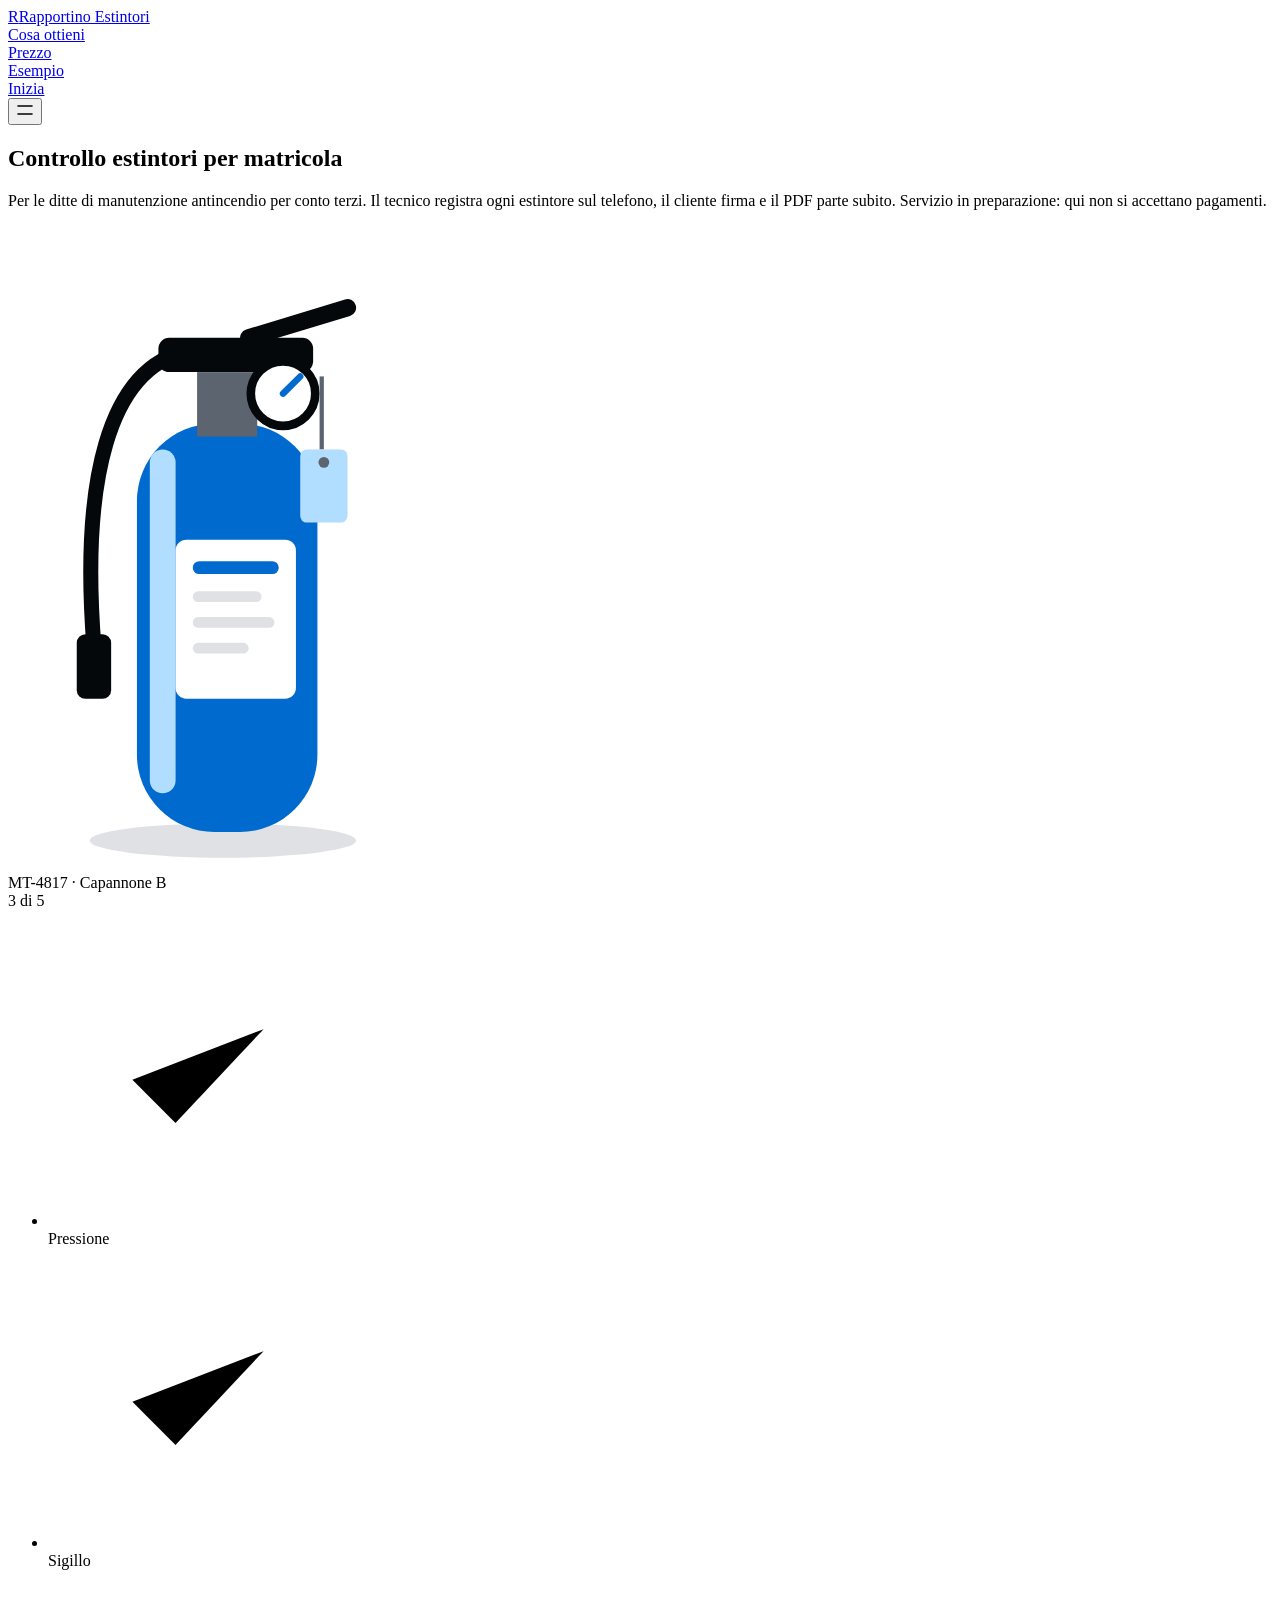
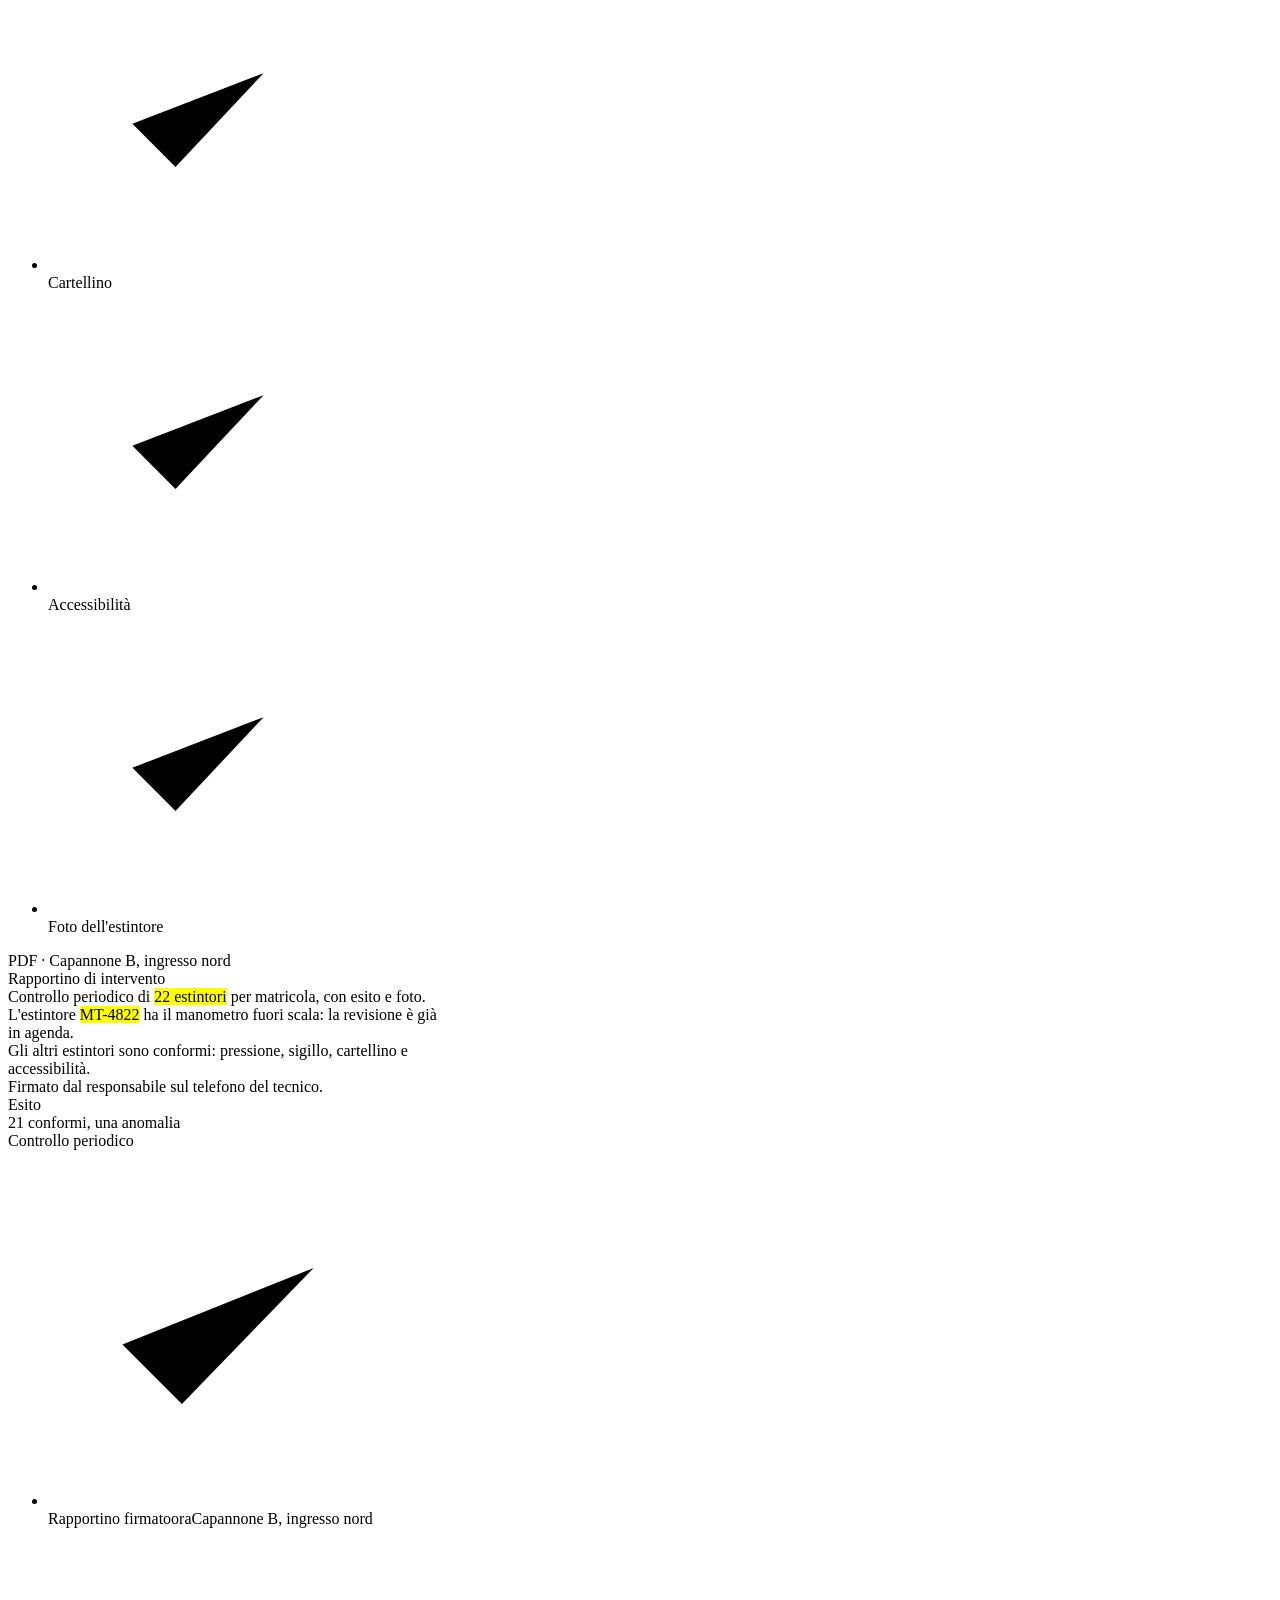
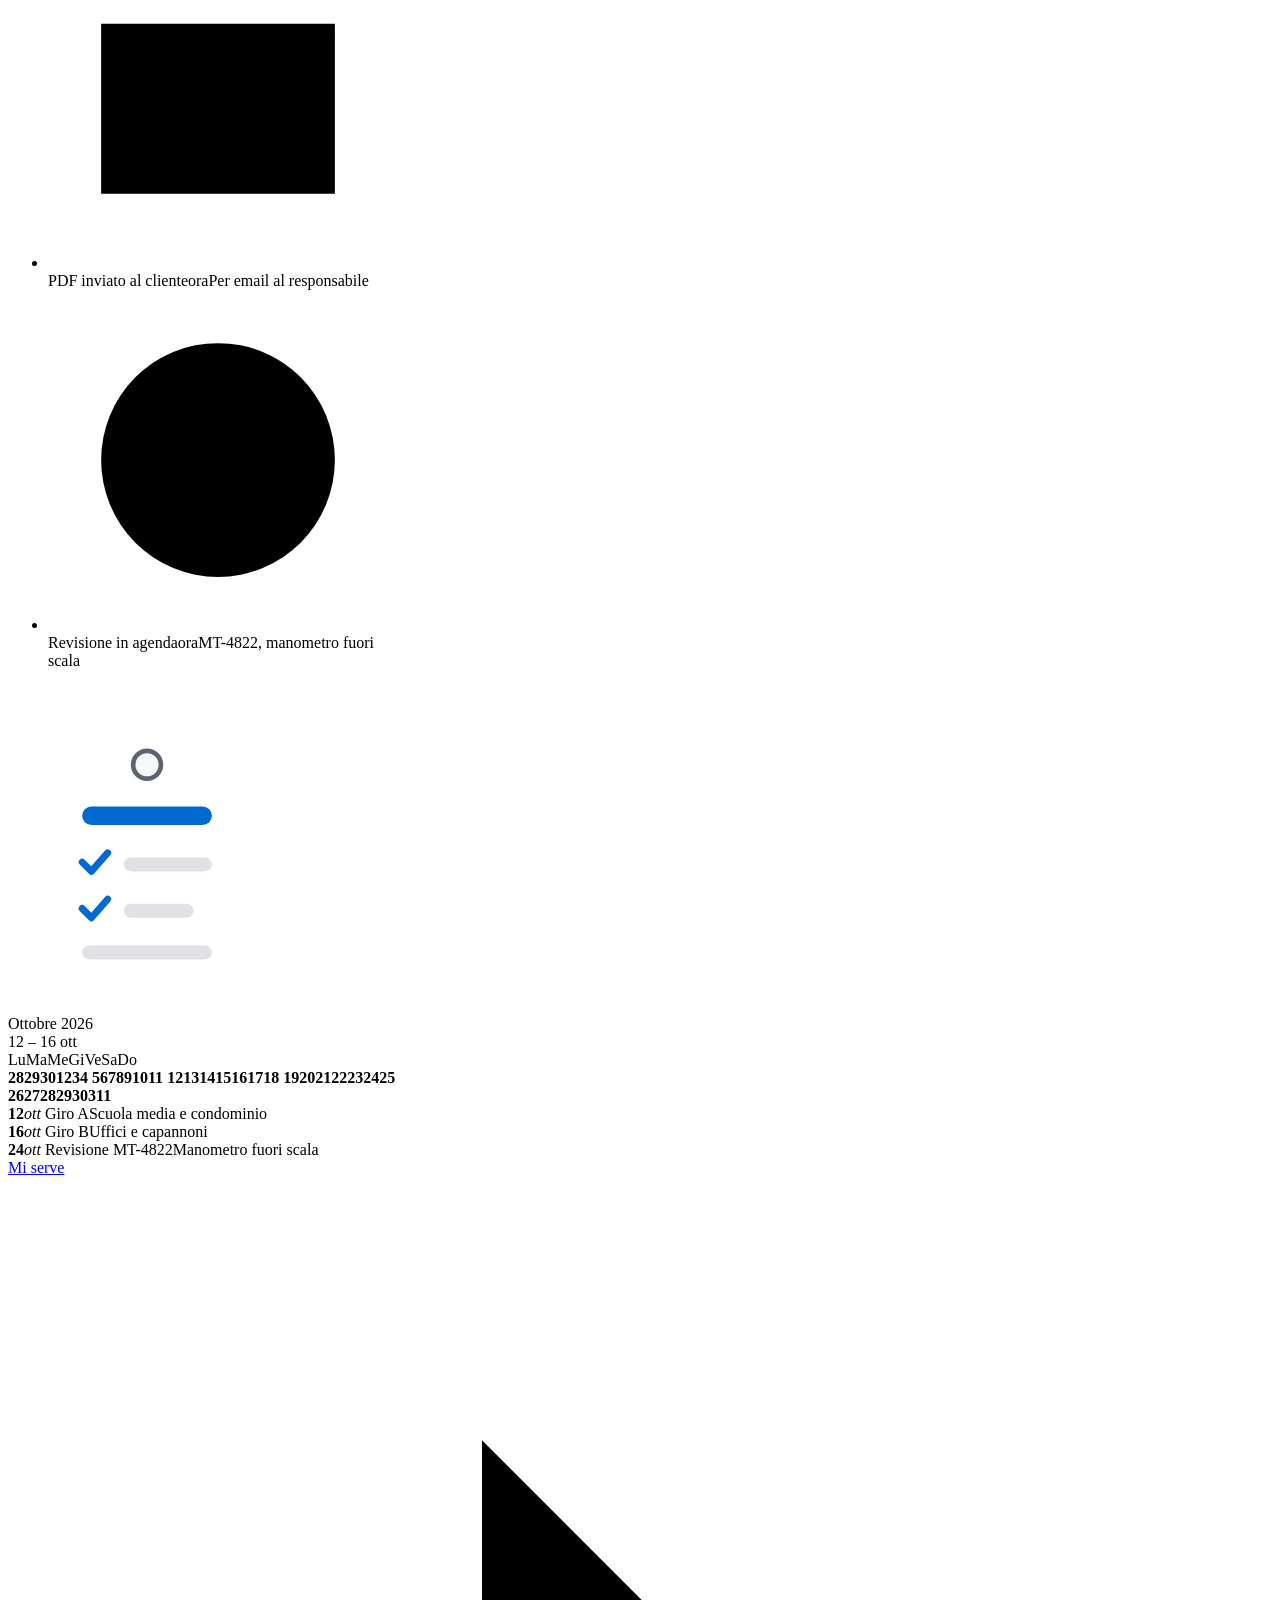
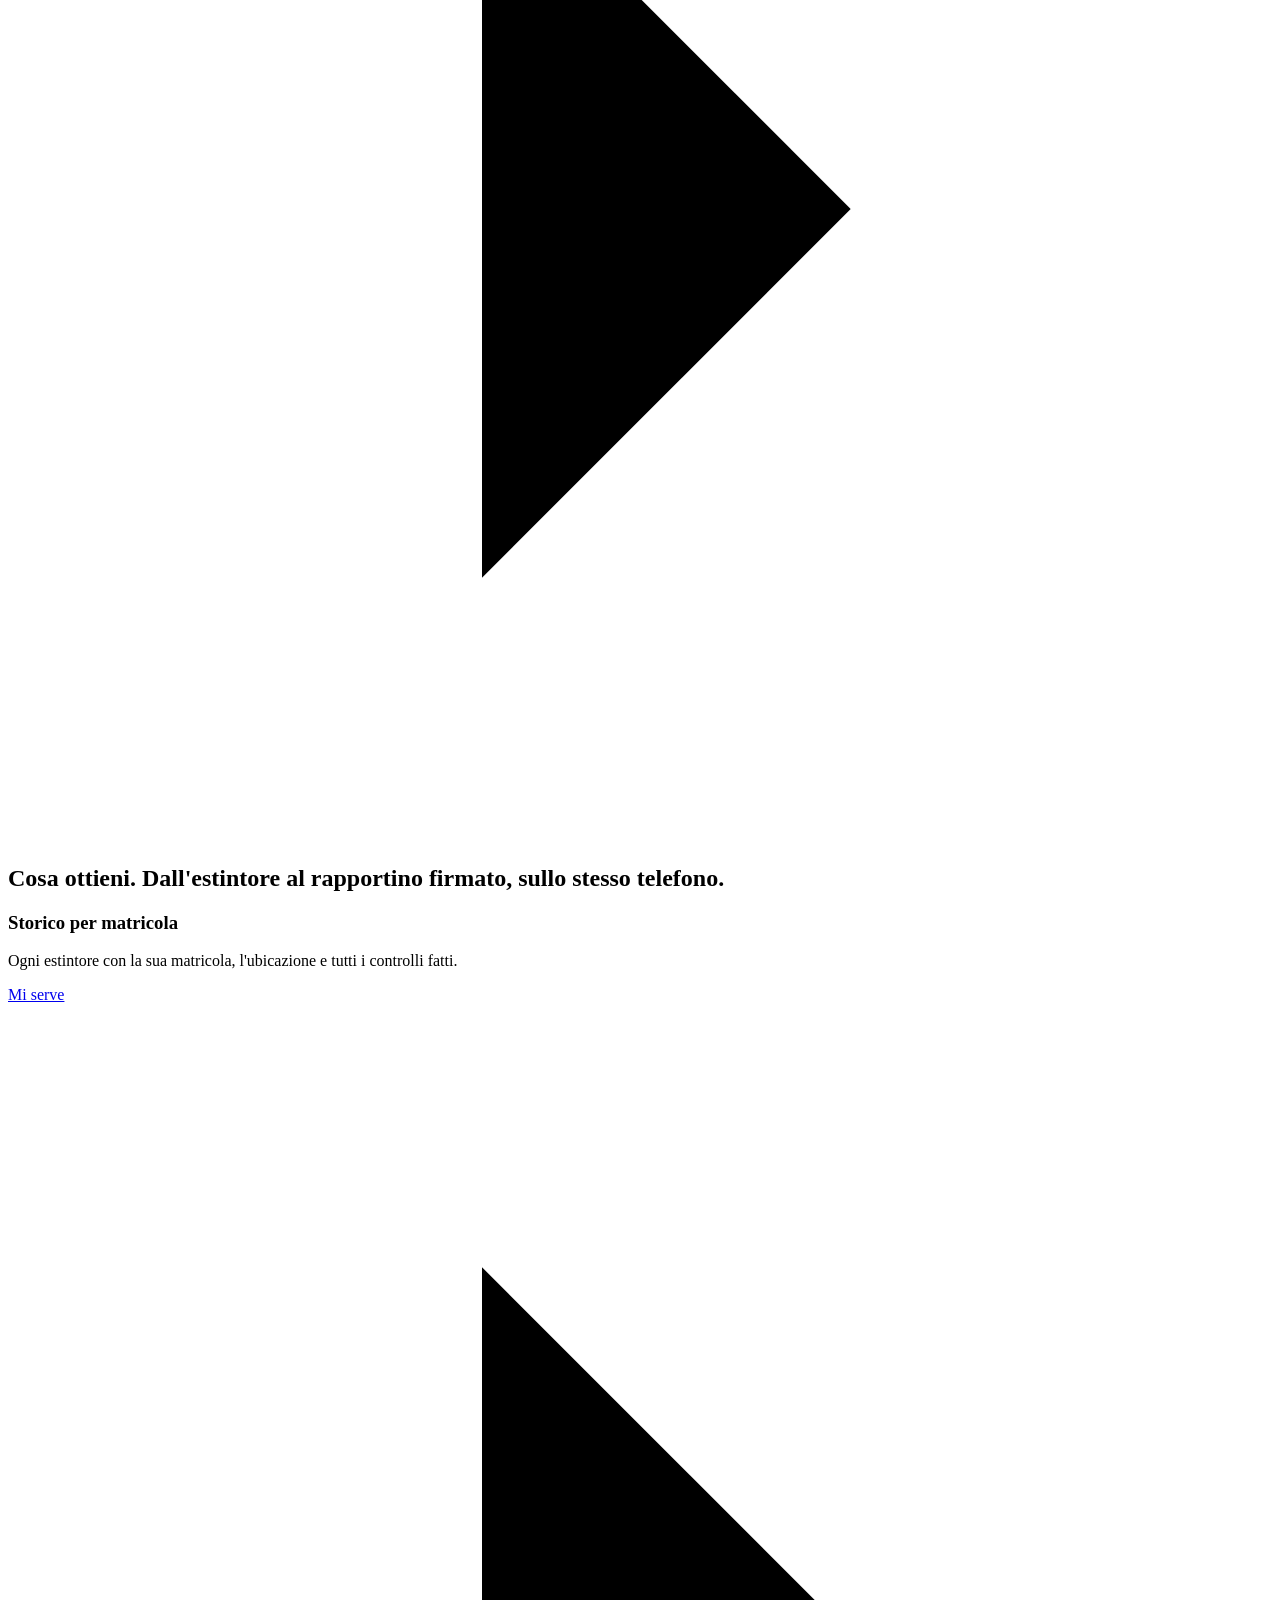
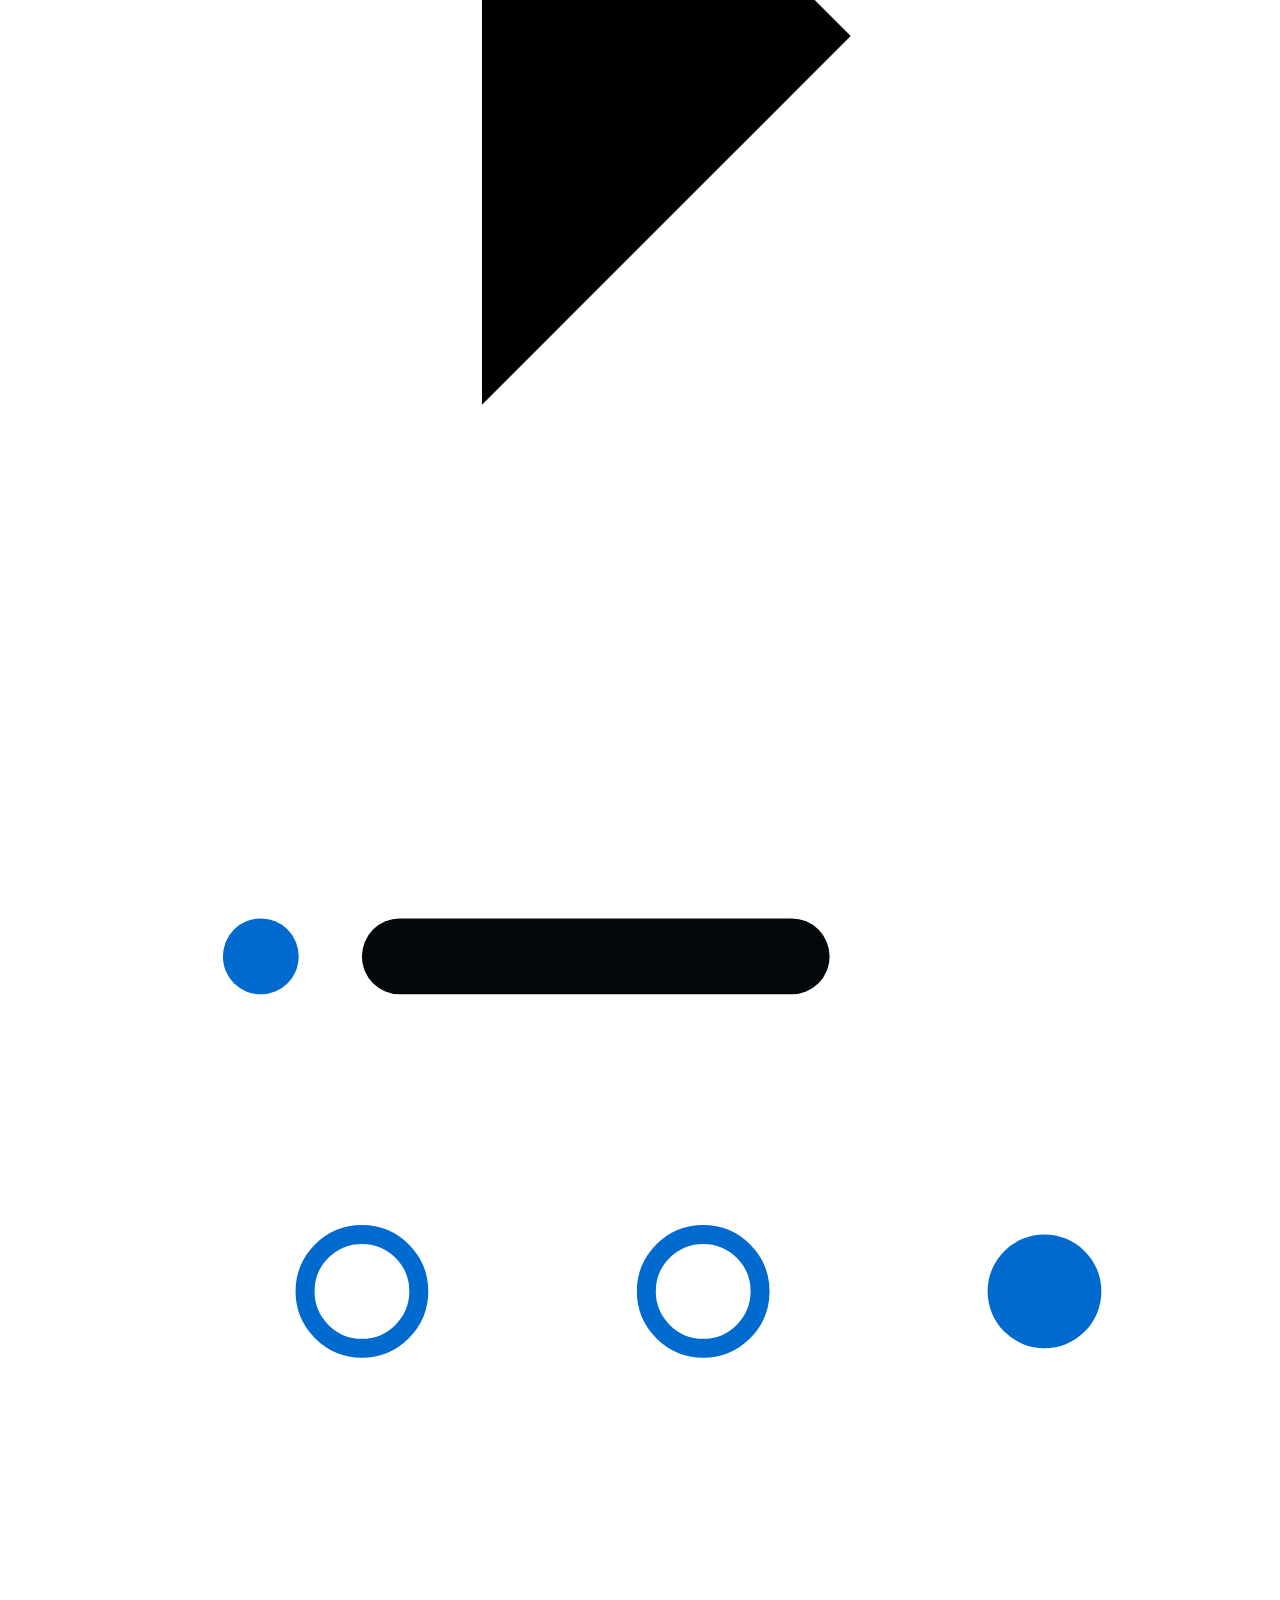
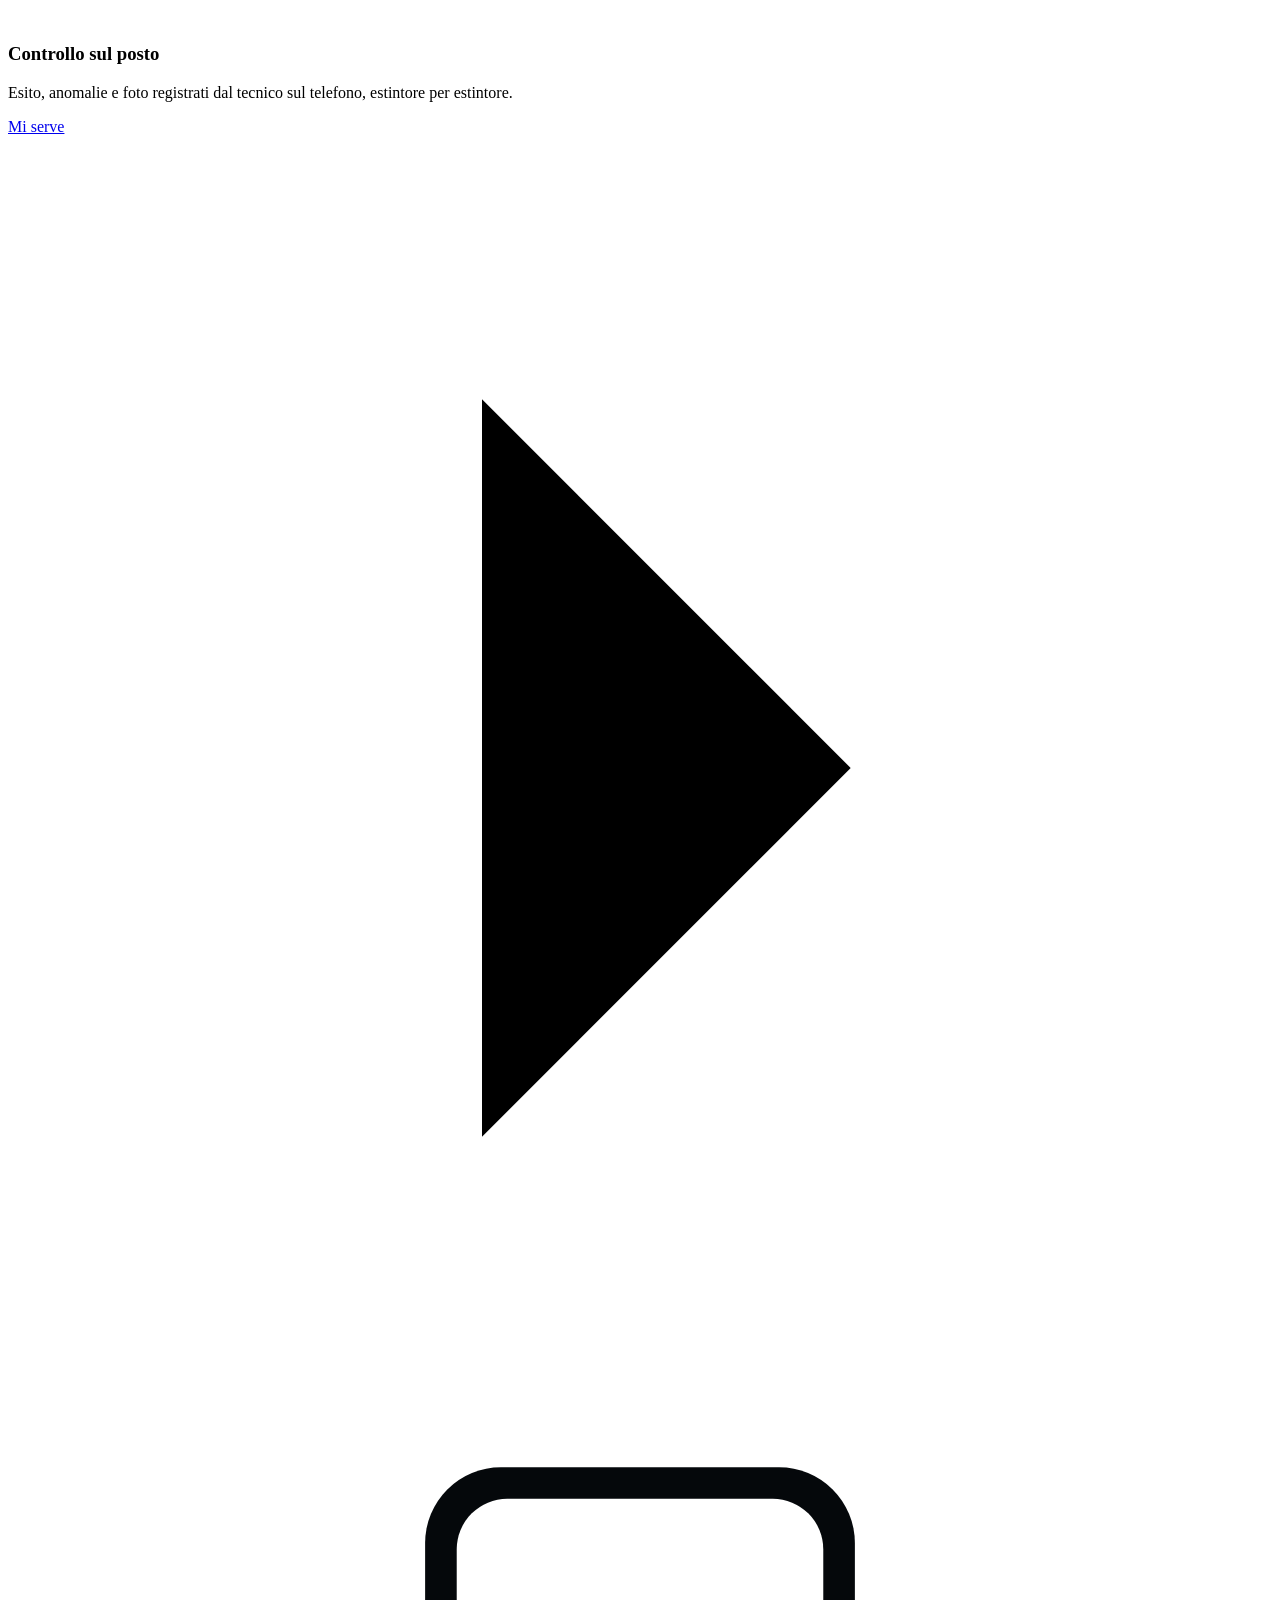
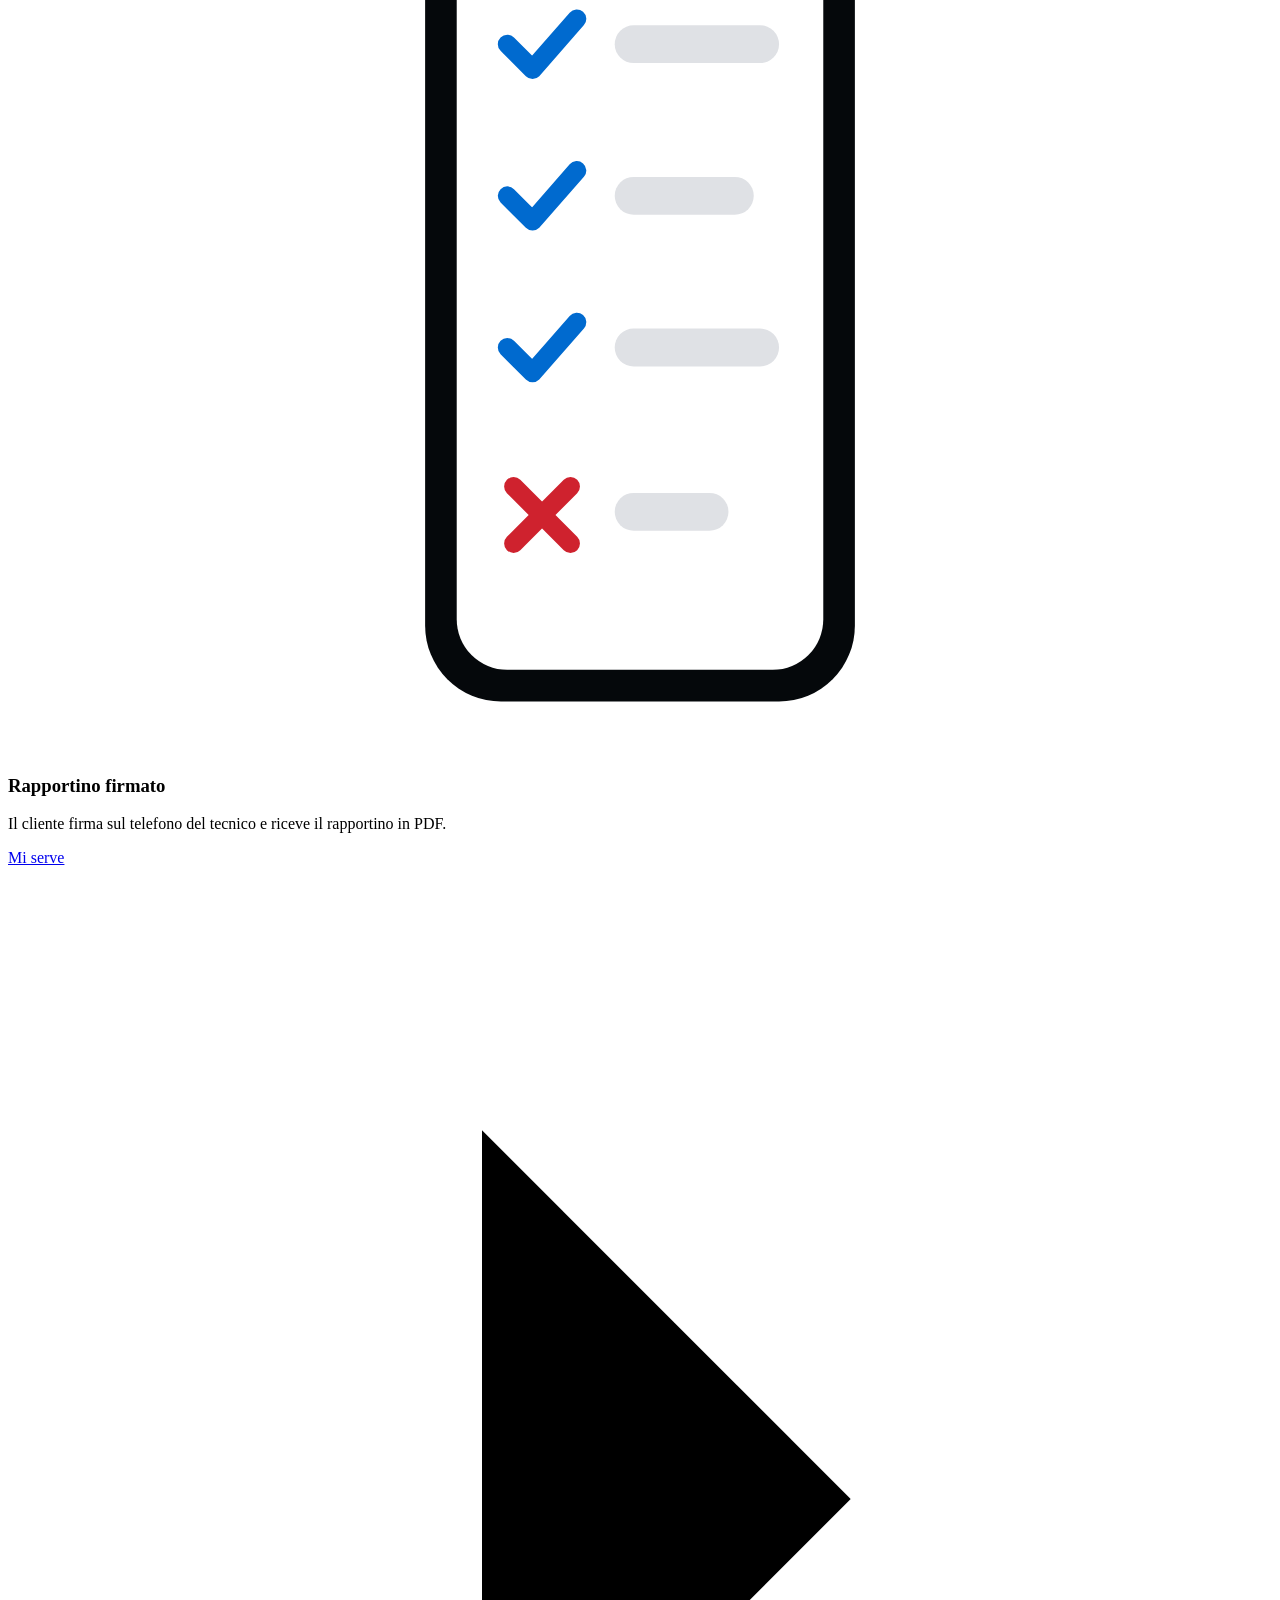
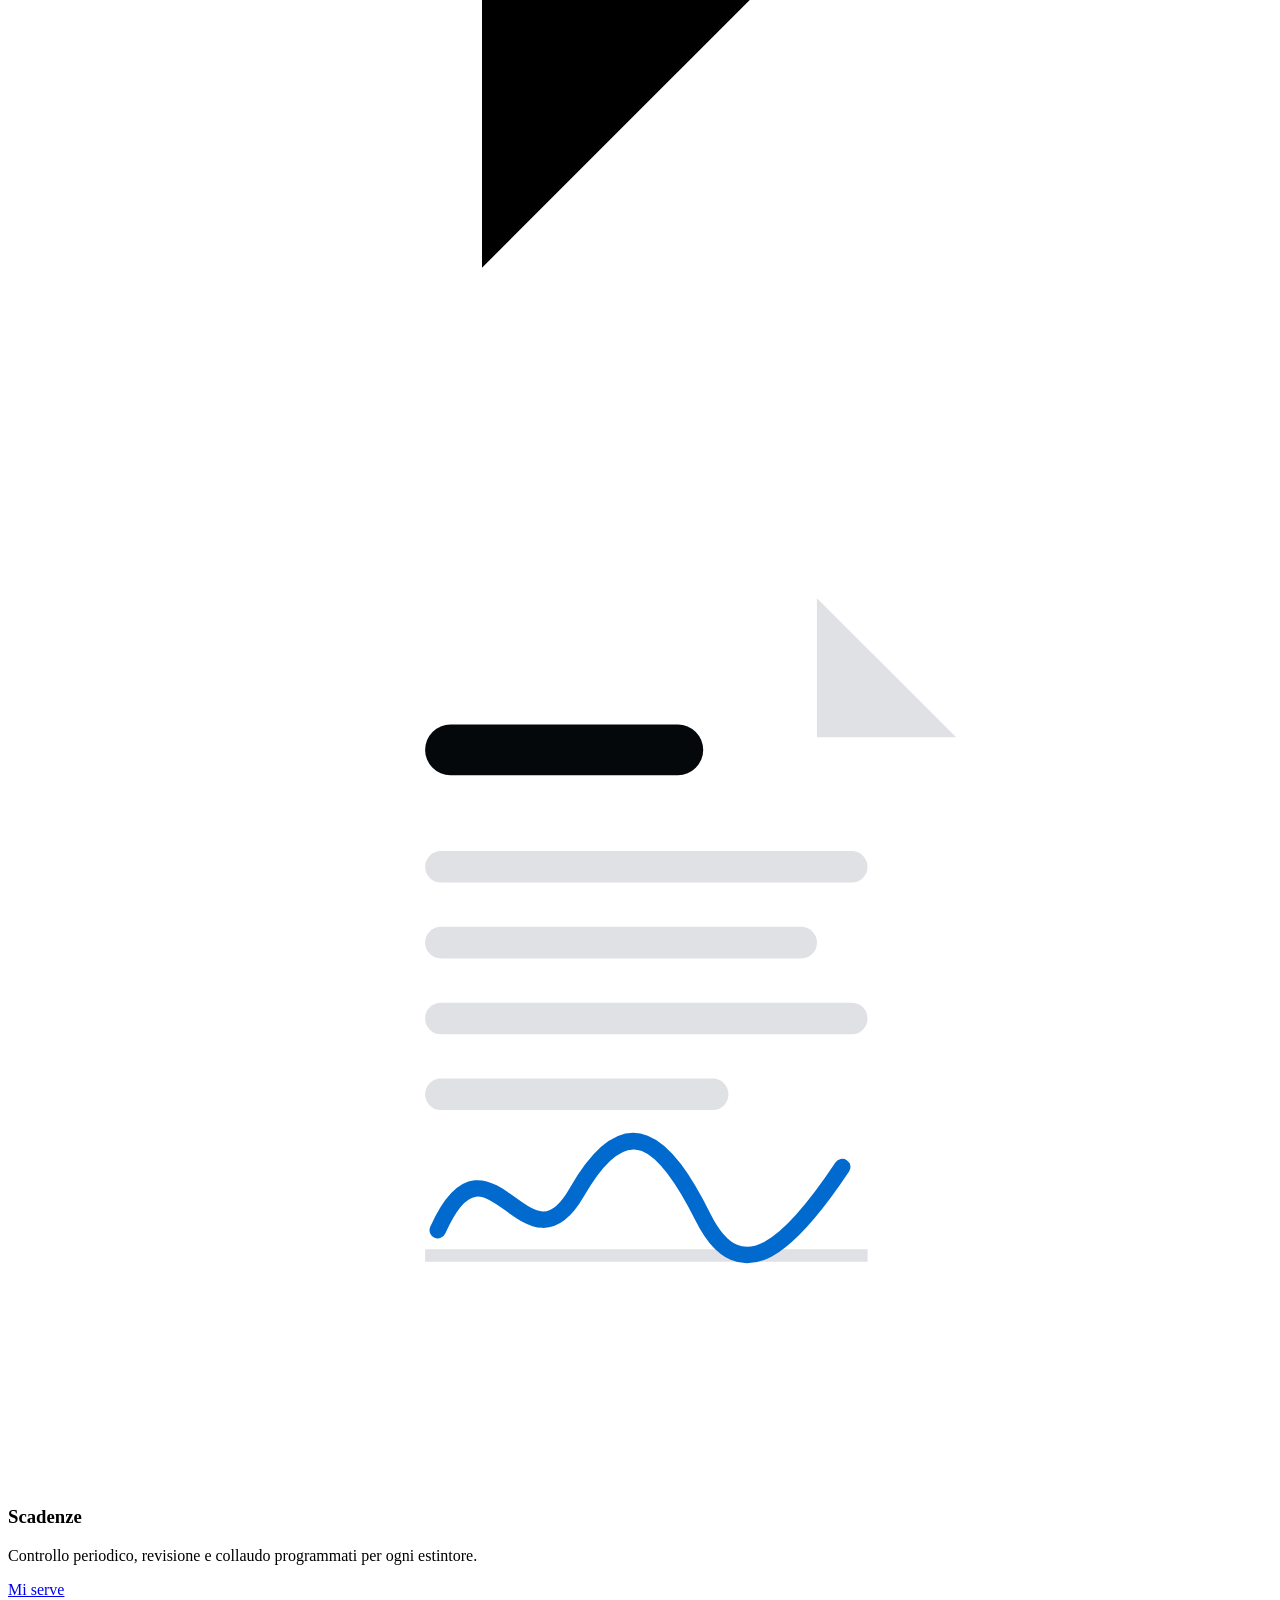
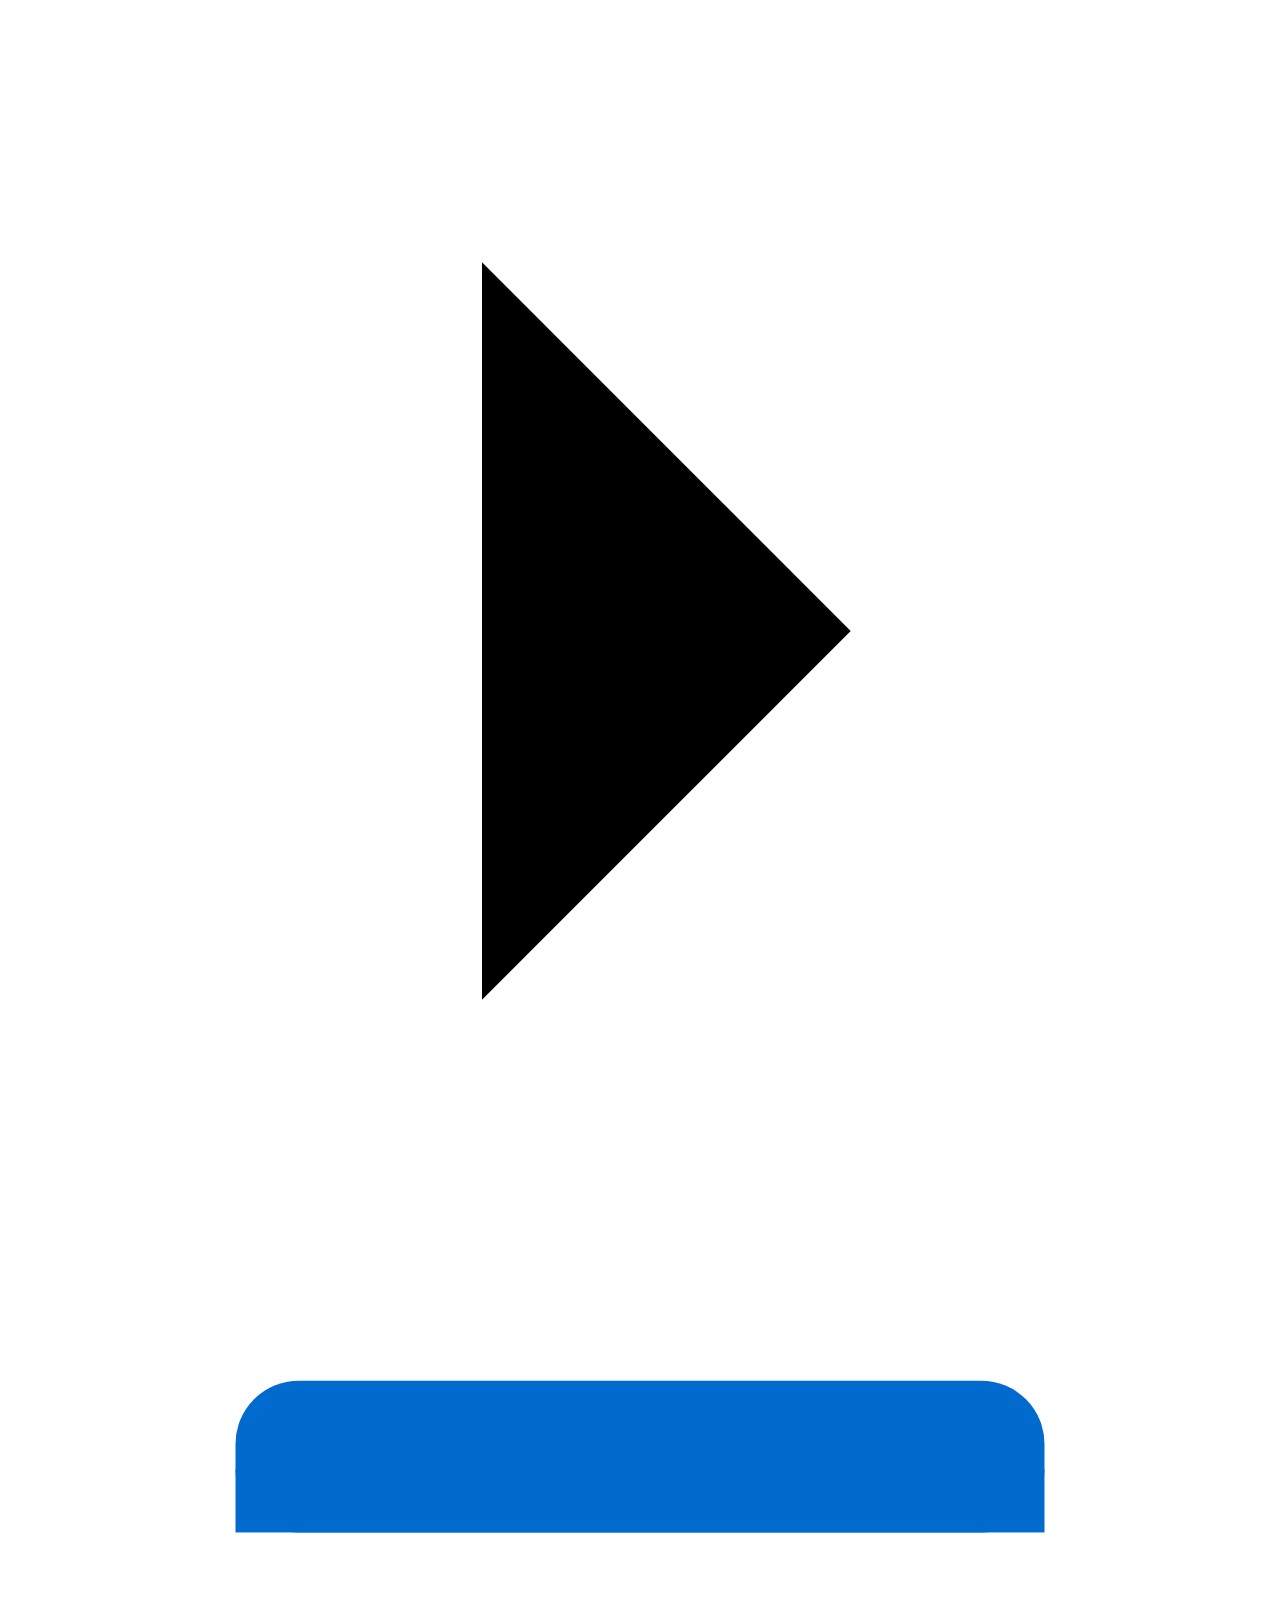
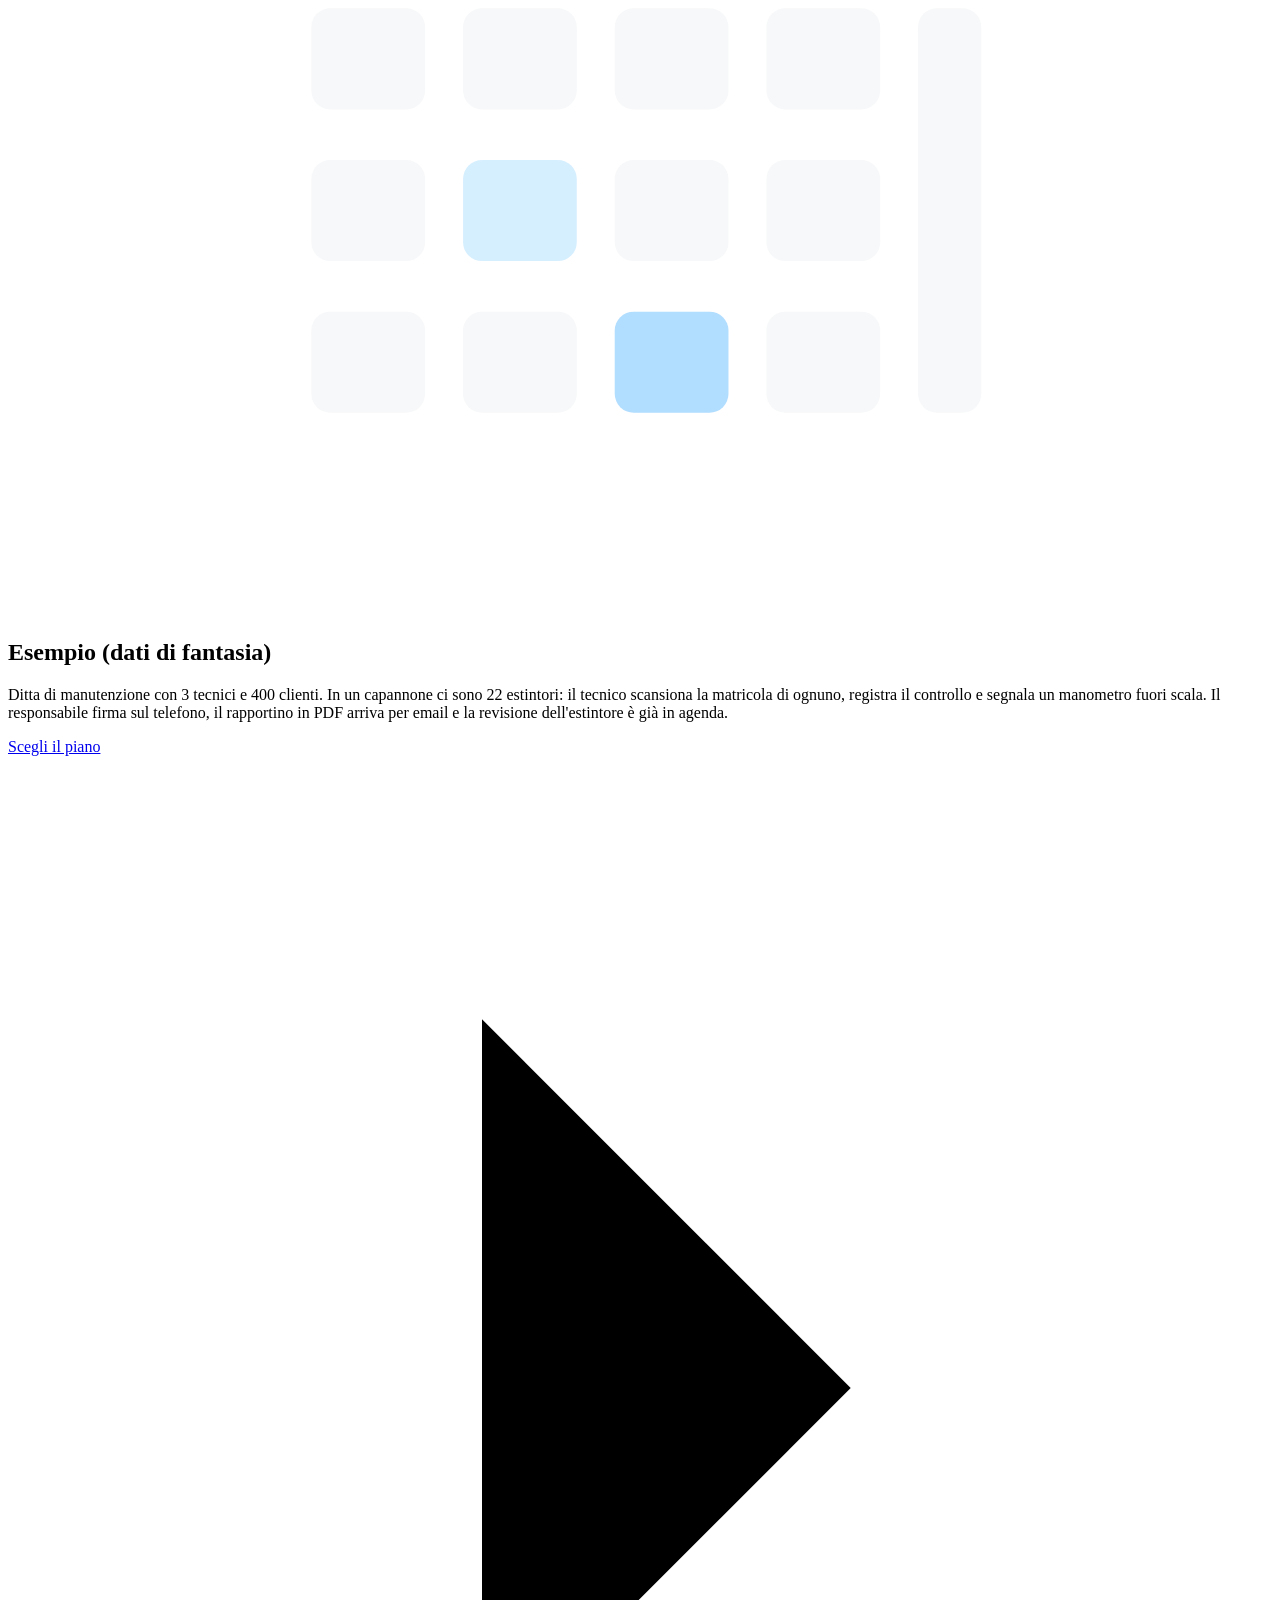
==== commit f16bead0: "Главная: одни цвета (СМ-04), шрифт Inter, светлый фон — выбор раскладки (слово Владельца 10.11.2026)" ====
--- a/index.html
+++ b/index.html
@@ -17,7 +17,7 @@
 <link rel="stylesheet" href="style.css">
 <link rel="preconnect" href="https://fonts.googleapis.com">
 <link rel="preconnect" href="https://fonts.gstatic.com" crossorigin>
-<link href="https://fonts.googleapis.com/css2?family=Manrope:wght@400..700&family=JetBrains+Mono:wght@400..500&display=swap" rel="stylesheet">
+<link href="https://fonts.googleapis.com/css2?family=Inter:wght@400..700&display=swap" rel="stylesheet">
 <link rel="stylesheet" href="taste/system.css">
 <link rel="stylesheet" href="taste/ui/cards.css">
 <link rel="stylesheet" href="taste/motion/motion.css">
@@ -116,24 +116,24 @@
         <div class="ly-collage__set is-on">
           <div class="ly-piece" style="right: 4%; bottom: 4%; width: 34%; height: 58%">
             <svg viewBox="0 0 200 300" width="100%" height="100%" aria-hidden="true">
-              <ellipse cx="100" cy="286" rx="62" ry="8" fill="#cfd6d4"/>
-              <path d="M84 58 C 46 66, 34 120, 40 196" fill="none" stroke="#1b1b1b" stroke-width="7" stroke-linecap="round"/>
-              <rect x="32" y="190" width="16" height="30" rx="4" fill="#1b1b1b"/>
-              <rect x="60" y="92" width="84" height="190" rx="36" fill="#c4362c"/>
-              <rect x="66" y="104" width="12" height="160" rx="6" fill="#d9574d"/>
-              <rect x="88" y="68" width="28" height="30" fill="#2b2b2b"/>
-              <rect x="70" y="52" width="72" height="16" rx="5" fill="#1b1b1b"/>
-              <path d="M112 52 L 158 38" stroke="#1b1b1b" stroke-width="8" stroke-linecap="round"/>
-              <circle cx="128" cy="78" r="15" fill="#fff" stroke="#1b1b1b" stroke-width="4"/>
-              <path d="M128 78 L 136 70" stroke="#06525c" stroke-width="3" stroke-linecap="round"/>
-              <rect x="78" y="146" width="56" height="74" rx="5" fill="#fff"/>
-              <rect x="86" y="156" width="40" height="6" rx="3" fill="#c4362c"/>
-              <rect x="86" y="170" width="32" height="5" rx="2.5" fill="#bdbdb8"/>
-              <rect x="86" y="182" width="38" height="5" rx="2.5" fill="#bdbdb8"/>
-              <rect x="86" y="194" width="26" height="5" rx="2.5" fill="#bdbdb8"/>
-              <path d="M146 70 v 34" stroke="#8a8a85" stroke-width="2"/>
-              <rect x="136" y="104" width="22" height="34" rx="3" fill="#f2d24b"/>
-              <circle cx="147" cy="110" r="2.5" fill="#8a8a85"/>
+              <ellipse cx="100" cy="286" rx="62" ry="8" fill="#dfe1e5"/>
+              <path d="M84 58 C 46 66, 34 120, 40 196" fill="none" stroke="#05080b" stroke-width="7" stroke-linecap="round"/>
+              <rect x="32" y="190" width="16" height="30" rx="4" fill="#05080b"/>
+              <rect x="60" y="92" width="84" height="190" rx="36" fill="#006acf"/>
+              <rect x="66" y="104" width="12" height="160" rx="6" fill="#b1ddff"/>
+              <rect x="88" y="68" width="28" height="30" fill="#5c646f"/>
+              <rect x="70" y="52" width="72" height="16" rx="5" fill="#05080b"/>
+              <path d="M112 52 L 158 38" stroke="#05080b" stroke-width="8" stroke-linecap="round"/>
+              <circle cx="128" cy="78" r="15" fill="#ffffff" stroke="#05080b" stroke-width="4"/>
+              <path d="M128 78 L 136 70" stroke="#006acf" stroke-width="3" stroke-linecap="round"/>
+              <rect x="78" y="146" width="56" height="74" rx="5" fill="#ffffff"/>
+              <rect x="86" y="156" width="40" height="6" rx="3" fill="#006acf"/>
+              <rect x="86" y="170" width="32" height="5" rx="2.5" fill="#dfe1e5"/>
+              <rect x="86" y="182" width="38" height="5" rx="2.5" fill="#dfe1e5"/>
+              <rect x="86" y="194" width="26" height="5" rx="2.5" fill="#dfe1e5"/>
+              <path d="M146 70 v 34" stroke="#5c646f" stroke-width="2"/>
+              <rect x="136" y="104" width="22" height="34" rx="3" fill="#b1ddff"/>
+              <circle cx="147" cy="110" r="2.5" fill="#5c646f"/>
             </svg>
           </div>
           <div class="ly-piece" style="left: 4%; top: 6%; width: min(340px, 92%)">
@@ -185,11 +185,11 @@
         <div class="ly-collage__set" aria-hidden="true">
           <div class="ly-piece" style="left: 4%; top: 6%; width: 22%; height: 25%">
             <svg viewBox="0 0 120 140" width="100%" height="100%" aria-hidden="true">
-              <path d="M30 22h60l10 10v96H20V32z" fill="#fff"/>
-              <circle cx="60" cy="34" r="6" fill="#ebf0ee" stroke="#9fb1b0" stroke-width="2"/>
-              <rect x="32" y="52" width="56" height="8" rx="4" fill="#c4362c"/>
-              <g fill="none" stroke="#06525c" stroke-width="3" stroke-linecap="round" stroke-linejoin="round"><path d="M32 76l4 4 7-8"/><path d="M32 96l4 4 7-8"/></g>
-              <g fill="#cfd6d4"><rect x="50" y="74" width="38" height="6" rx="3"/><rect x="50" y="94" width="30" height="6" rx="3"/><rect x="32" y="112" width="56" height="6" rx="3"/></g>
+              <path d="M30 22h60l10 10v96H20V32z" fill="#ffffff"/>
+              <circle cx="60" cy="34" r="6" fill="#f7f8f9" stroke="#5c646f" stroke-width="2"/>
+              <rect x="32" y="52" width="56" height="8" rx="4" fill="#006acf"/>
+              <g fill="none" stroke="#006acf" stroke-width="3" stroke-linecap="round" stroke-linejoin="round"><path d="M32 76l4 4 7-8"/><path d="M32 96l4 4 7-8"/></g>
+              <g fill="#dfe1e5"><rect x="50" y="74" width="38" height="6" rx="3"/><rect x="50" y="94" width="30" height="6" rx="3"/><rect x="32" y="112" width="56" height="6" rx="3"/></g>
             </svg>
           </div>
           <div class="ly-piece" style="right: 4%; bottom: 4%; width: min(440px, 70%)">
@@ -240,7 +240,7 @@
           <p>Ogni estintore con la sua matricola, l'ubicazione e tutti i controlli fatti.</p>
           <a class="card__link" href="price.html" data-ev="feature_matricola">Mi serve<svg class="m-arrow" viewBox="0 0 12 12" aria-hidden="true"><path class="m-arrow__stem" d="M1 6h8"/><path class="m-arrow__head" d="M4.5 2.5 8 6l-3.5 3.5"/></svg></a>
           <div class="panel"><div class="stage"><div class="at-center" style="--w: 240px">
-            <svg viewBox="0 0 200 150" width="100%" aria-hidden="true"><rect x="20" y="22" width="160" height="46" rx="8" fill="#fff"/><circle cx="40" cy="45" r="6" fill="#c4362c"/><rect x="56" y="39" width="74" height="12" rx="6" fill="#25303a"/><path d="M40 98 H 180" stroke="#fff" stroke-width="3"/><circle cx="56" cy="98" r="9" fill="#fff" stroke="#06525c" stroke-width="3"/><circle cx="110" cy="98" r="9" fill="#fff" stroke="#06525c" stroke-width="3"/><circle cx="164" cy="98" r="9" fill="#06525c"/><rect x="40" y="118" width="32" height="6" rx="3" fill="#fff"/><rect x="94" y="118" width="32" height="6" rx="3" fill="#fff"/><rect x="148" y="118" width="32" height="6" rx="3" fill="#fff"/></svg>
+            <svg viewBox="0 0 200 150" width="100%" aria-hidden="true"><rect x="20" y="22" width="160" height="46" rx="8" fill="#ffffff"/><circle cx="40" cy="45" r="6" fill="#006acf"/><rect x="56" y="39" width="74" height="12" rx="6" fill="#05080b"/><path d="M40 98 H 180" stroke="#ffffff" stroke-width="3"/><circle cx="56" cy="98" r="9" fill="#ffffff" stroke="#006acf" stroke-width="3"/><circle cx="110" cy="98" r="9" fill="#ffffff" stroke="#006acf" stroke-width="3"/><circle cx="164" cy="98" r="9" fill="#006acf"/><rect x="40" y="118" width="32" height="6" rx="3" fill="#ffffff"/><rect x="94" y="118" width="32" height="6" rx="3" fill="#ffffff"/><rect x="148" y="118" width="32" height="6" rx="3" fill="#ffffff"/></svg>
           </div></div></div>
         </article>
         <article class="card card--open card--row span-3">
@@ -248,7 +248,7 @@
           <p>Esito, anomalie e foto registrati dal tecnico sul telefono, estintore per estintore.</p>
           <a class="card__link" href="price.html" data-ev="feature_controllo">Mi serve<svg class="m-arrow" viewBox="0 0 12 12" aria-hidden="true"><path class="m-arrow__stem" d="M1 6h8"/><path class="m-arrow__head" d="M4.5 2.5 8 6l-3.5 3.5"/></svg></a>
           <div class="panel"><div class="stage"><div class="at-center" style="--w: 240px">
-            <svg viewBox="0 0 200 150" width="100%" aria-hidden="true"><rect x="66" y="10" width="68" height="132" rx="12" fill="#25303a"/><rect x="71" y="15" width="58" height="122" rx="8" fill="#fff"/><g stroke="#06525c" stroke-width="3" fill="none" stroke-linecap="round" stroke-linejoin="round"><path d="M79 38l4 4 7-8"/><path d="M79 62l4 4 7-8"/><path d="M79 86l4 4 7-8"/></g><path d="M80 108l9 9M89 108l-9 9" stroke="#b42318" stroke-width="3" stroke-linecap="round"/><g fill="#cfd6d4"><rect x="96" y="35" width="26" height="6" rx="3"/><rect x="96" y="59" width="22" height="6" rx="3"/><rect x="96" y="83" width="26" height="6" rx="3"/><rect x="96" y="109" width="18" height="6" rx="3"/></g></svg>
+            <svg viewBox="0 0 200 150" width="100%" aria-hidden="true"><rect x="66" y="10" width="68" height="132" rx="12" fill="#05080b"/><rect x="71" y="15" width="58" height="122" rx="8" fill="#ffffff"/><g stroke="#006acf" stroke-width="3" fill="none" stroke-linecap="round" stroke-linejoin="round"><path d="M79 38l4 4 7-8"/><path d="M79 62l4 4 7-8"/><path d="M79 86l4 4 7-8"/></g><path d="M80 108l9 9M89 108l-9 9" stroke="#cf222e" stroke-width="3" stroke-linecap="round"/><g fill="#dfe1e5"><rect x="96" y="35" width="26" height="6" rx="3"/><rect x="96" y="59" width="22" height="6" rx="3"/><rect x="96" y="83" width="26" height="6" rx="3"/><rect x="96" y="109" width="18" height="6" rx="3"/></g></svg>
           </div></div></div>
         </article>
         <article class="card card--open card--row span-3">
@@ -256,7 +256,7 @@
           <p>Il cliente firma sul telefono del tecnico e riceve il rapportino in PDF.</p>
           <a class="card__link" href="price.html" data-ev="feature_rapportino">Mi serve<svg class="m-arrow" viewBox="0 0 12 12" aria-hidden="true"><path class="m-arrow__stem" d="M1 6h8"/><path class="m-arrow__head" d="M4.5 2.5 8 6l-3.5 3.5"/></svg></a>
           <div class="panel"><div class="stage"><div class="at-center" style="--w: 240px">
-            <svg viewBox="0 0 200 150" width="100%" aria-hidden="true"><path d="M52 10h76l22 22v108H52z" fill="#fff"/><path d="M128 10v22h22" fill="#dfe6e5"/><rect x="66" y="30" width="44" height="8" rx="4" fill="#25303a"/><g fill="#cfd6d4"><rect x="66" y="50" width="70" height="5" rx="2.5"/><rect x="66" y="62" width="62" height="5" rx="2.5"/><rect x="66" y="74" width="70" height="5" rx="2.5"/><rect x="66" y="86" width="48" height="5" rx="2.5"/></g><path d="M66 114 H 136" stroke="#d6dcdb" stroke-width="2"/><path d="M68 110 C 76 92, 82 118, 90 104 S 104 96, 110 108 S 124 112, 132 100" fill="none" stroke="#1d3a8a" stroke-width="2.6" stroke-linecap="round"/></svg>
+            <svg viewBox="0 0 200 150" width="100%" aria-hidden="true"><path d="M52 10h76l22 22v108H52z" fill="#ffffff"/><path d="M128 10v22h22" fill="#dfe1e5"/><rect x="66" y="30" width="44" height="8" rx="4" fill="#05080b"/><g fill="#dfe1e5"><rect x="66" y="50" width="70" height="5" rx="2.5"/><rect x="66" y="62" width="62" height="5" rx="2.5"/><rect x="66" y="74" width="70" height="5" rx="2.5"/><rect x="66" y="86" width="48" height="5" rx="2.5"/></g><path d="M66 114 H 136" stroke="#dfe1e5" stroke-width="2"/><path d="M68 110 C 76 92, 82 118, 90 104 S 104 96, 110 108 S 124 112, 132 100" fill="none" stroke="#006acf" stroke-width="2.6" stroke-linecap="round"/></svg>
           </div></div></div>
         </article>
         <article class="card card--open card--row span-3">
@@ -264,14 +264,14 @@
           <p>Controllo periodico, revisione e collaudo programmati per ogni estintore.</p>
           <a class="card__link" href="price.html" data-ev="feature_scadenze">Mi serve<svg class="m-arrow" viewBox="0 0 12 12" aria-hidden="true"><path class="m-arrow__stem" d="M1 6h8"/><path class="m-arrow__head" d="M4.5 2.5 8 6l-3.5 3.5"/></svg></a>
           <div class="panel"><div class="stage"><div class="at-center" style="--w: 240px">
-            <svg viewBox="0 0 200 150" width="100%" aria-hidden="true"><rect x="36" y="18" width="128" height="118" rx="10" fill="#fff"/><rect x="36" y="18" width="128" height="24" rx="10" fill="#06525c"/><rect x="36" y="32" width="128" height="10" fill="#06525c"/><g fill="#eef1f1"><rect x="48" y="54" width="18" height="16" rx="3"/><rect x="72" y="54" width="18" height="16" rx="3"/><rect x="96" y="54" width="18" height="16" rx="3"/><rect x="120" y="54" width="18" height="16" rx="3"/><rect x="48" y="78" width="18" height="16" rx="3"/><rect x="96" y="78" width="18" height="16" rx="3"/><rect x="120" y="78" width="18" height="16" rx="3"/><rect x="48" y="102" width="18" height="16" rx="3"/><rect x="72" y="102" width="18" height="16" rx="3"/><rect x="120" y="102" width="18" height="16" rx="3"/></g><rect x="72" y="78" width="18" height="16" rx="3" fill="#b9dcd8"/><rect x="96" y="102" width="18" height="16" rx="3" fill="#f6c9c2"/><rect x="144" y="54" width="10" height="64" rx="3" fill="#eef1f1"/></svg>
+            <svg viewBox="0 0 200 150" width="100%" aria-hidden="true"><rect x="36" y="18" width="128" height="118" rx="10" fill="#ffffff"/><rect x="36" y="18" width="128" height="24" rx="10" fill="#006acf"/><rect x="36" y="32" width="128" height="10" fill="#006acf"/><g fill="#f7f8f9"><rect x="48" y="54" width="18" height="16" rx="3"/><rect x="72" y="54" width="18" height="16" rx="3"/><rect x="96" y="54" width="18" height="16" rx="3"/><rect x="120" y="54" width="18" height="16" rx="3"/><rect x="48" y="78" width="18" height="16" rx="3"/><rect x="96" y="78" width="18" height="16" rx="3"/><rect x="120" y="78" width="18" height="16" rx="3"/><rect x="48" y="102" width="18" height="16" rx="3"/><rect x="72" y="102" width="18" height="16" rx="3"/><rect x="120" y="102" width="18" height="16" rx="3"/></g><rect x="72" y="78" width="18" height="16" rx="3" fill="#d6efff"/><rect x="96" y="102" width="18" height="16" rx="3" fill="#b1ddff"/><rect x="144" y="54" width="10" height="64" rx="3" fill="#f7f8f9"/></svg>
           </div></div></div>
         </article>
       </div>
     </div>
   </section>
 
-  <section class="section ground-inverse" id="esempio" data-view="example_view" aria-labelledby="esempio-h">
+  <section class="section ground-surface" id="esempio" data-view="example_view" aria-labelledby="esempio-h">
     <div class="wrap">
       <div class="grid grid--top">
         <div class="span-5 stack-5">
@@ -284,18 +284,18 @@
             <p class="t-small">Capannone B · pianta · 22 estintori controllati</p>
             <svg viewBox="0 0 600 360" width="100%" aria-hidden="true">
               <g fill="none" stroke="currentColor" stroke-opacity=".45" stroke-width="4"><rect x="20" y="20" width="560" height="320" rx="6"/><path d="M220 20 V 150 M220 190 V 270"/><path d="M220 270 H 400 M440 270 H 580"/><path d="M400 20 V 120"/></g>
-              <g fill="#8ee6a8">
+              <g fill="#1a7f37">
                 <circle cx="60" cy="48" r="9"/><circle cx="140" cy="48" r="9"/><circle cx="260" cy="48" r="9"/><circle cx="350" cy="48" r="9"/><circle cx="460" cy="48" r="9"/><circle cx="552" cy="48" r="9"/>
                 <circle cx="552" cy="130" r="9"/><circle cx="552" cy="230" r="9"/><circle cx="552" cy="312" r="9"/>
                 <circle cx="460" cy="312" r="9"/><circle cx="360" cy="312" r="9"/><circle cx="260" cy="312" r="9"/><circle cx="160" cy="312" r="9"/><circle cx="60" cy="312" r="9"/>
                 <circle cx="48" cy="230" r="9"/><circle cx="48" cy="130" r="9"/>
                 <circle cx="180" cy="110" r="9"/><circle cx="250" cy="170" r="9"/><circle cx="310" cy="236" r="9"/><circle cx="490" cy="220" r="9"/><circle cx="120" cy="220" r="9"/>
               </g>
-              <circle cx="400" cy="180" r="11" fill="#ff8a7a"/>
+              <circle cx="400" cy="180" r="11" fill="#cf222e"/>
             </svg>
             <div class="btn-row">
-              <span class="pill"><svg width="10" height="10" viewBox="0 0 10 10" aria-hidden="true"><circle cx="5" cy="5" r="5" fill="#8ee6a8"/></svg>Conforme</span>
-              <span class="pill"><svg width="10" height="10" viewBox="0 0 10 10" aria-hidden="true"><circle cx="5" cy="5" r="5" fill="#ff8a7a"/></svg>Manometro fuori scala · revisione in agenda</span>
+              <span class="pill"><svg width="10" height="10" viewBox="0 0 10 10" aria-hidden="true"><circle cx="5" cy="5" r="5" fill="#1a7f37"/></svg>Conforme</span>
+              <span class="pill"><svg width="10" height="10" viewBox="0 0 10 10" aria-hidden="true"><circle cx="5" cy="5" r="5" fill="#cf222e"/></svg>Manometro fuori scala · revisione in agenda</span>
             </div>
           </div>
         </div>
@@ -363,7 +363,7 @@
   </section>
 </main>
 
-<footer class="footer footer--dark ground-inverse">
+<footer class="footer footer--dark ground-surface">
   <div class="wrap">
     <div class="closing__links">
       <div class="grid">
--- a/variant.css
+++ b/variant.css
@@ -1,18 +1,20 @@
-/* The theme setting: the :root block exactly as the kit's own start.mjs prints it
-   (start.mjs css --page software --palette teal-on-paper --type manrope --radius soft). */
+/* The theme setting: the :root block the kit's start.mjs printed, its values set to the smokes' house
+   palette (СМ-04) and one font, Inter (brief 4: every variant shares colours and font, only the layout differs).
+   The inverse tokens are light too, and the lit ground (data-ground) is neutral. */
 :root {
-  --p-bg: #f7f9f8; --p-surface: #ebf0ee; --p-ink: #06525c; --p-muted: #2f737d;
-  --p-accent: #06525c; --p-accent-ink: #f7f9f8; --p-action: #06525c; --p-action-ink: #f7f9f8;
-  --p-inv-bg: #06525c; --p-inv-surface: #205d66; --p-inv-ink: #f7f9f8; --p-inv-muted: #c1d0d2;
-  --p-inv-accent: #f7f9f8; --p-inv-accent-ink: #06525c; --p-inv-action: #f7f9f8; --p-inv-action-ink: #06525c;
-  --font-display: "Manrope", system-ui, sans-serif;
-  --font-text: "Manrope", system-ui, sans-serif;
-  --font-mono: "JetBrains Mono", ui-monospace, "SFMono-Regular", Menlo, Consolas, monospace;
+  --p-bg: #fcfcfc; --p-surface: #f7f8f9; --p-ink: #05080b; --p-muted: #5c646f;
+  --p-accent: #006acf; --p-accent-ink: #ffffff; --p-action: #006acf; --p-action-ink: #ffffff;
+  --p-inv-bg: #f7f8f9; --p-inv-surface: #ffffff; --p-inv-ink: #05080b; --p-inv-muted: #5c646f;
+  --p-inv-accent: #006acf; --p-inv-accent-ink: #ffffff; --p-inv-action: #006acf; --p-inv-action-ink: #ffffff;
+  --font-display: "Inter", system-ui, sans-serif;
+  --font-text: "Inter", system-ui, sans-serif;
+  --font-mono: "Inter", system-ui, sans-serif;
   --display-weight: 500;
   --display-tracking: -0.035em;
   --display-tracking-xl: -0.045em;
   --ly-scale: 0.97;
 }
+:root[data-ground] { --ground-bg: #f7f8f9; --ground-surface: #ffffff; --ground-ink: #05080b; --ground-muted: #5c646f; --ground-accent: #dfe1e5; }
 
 /* Page CSS (cards.md: one --p-h per card group): the four panels shorter once the cards stack. */
 @media (max-width: 1023px) { #cosa .panel { --p-h: 160px; } }
@@ -26,4 +28,4 @@
 @media (max-width: 1023px) { .nav > .nav__bar { gap: var(--s-3); } }
 @media (max-width: 639px) { .nav > .nav__bar { gap: var(--s-2); } }
 footer a { color: inherit; }                     /* base: footer a in the page ground colour */
-.field select:focus { outline: 2px solid var(--action); outline-offset: 2px; }   /* base: a blue ring on select:focus */
+.field select:focus { outline: 2px solid #0086dd; outline-offset: 2px; }   /* base: a blue ring on select:focus */
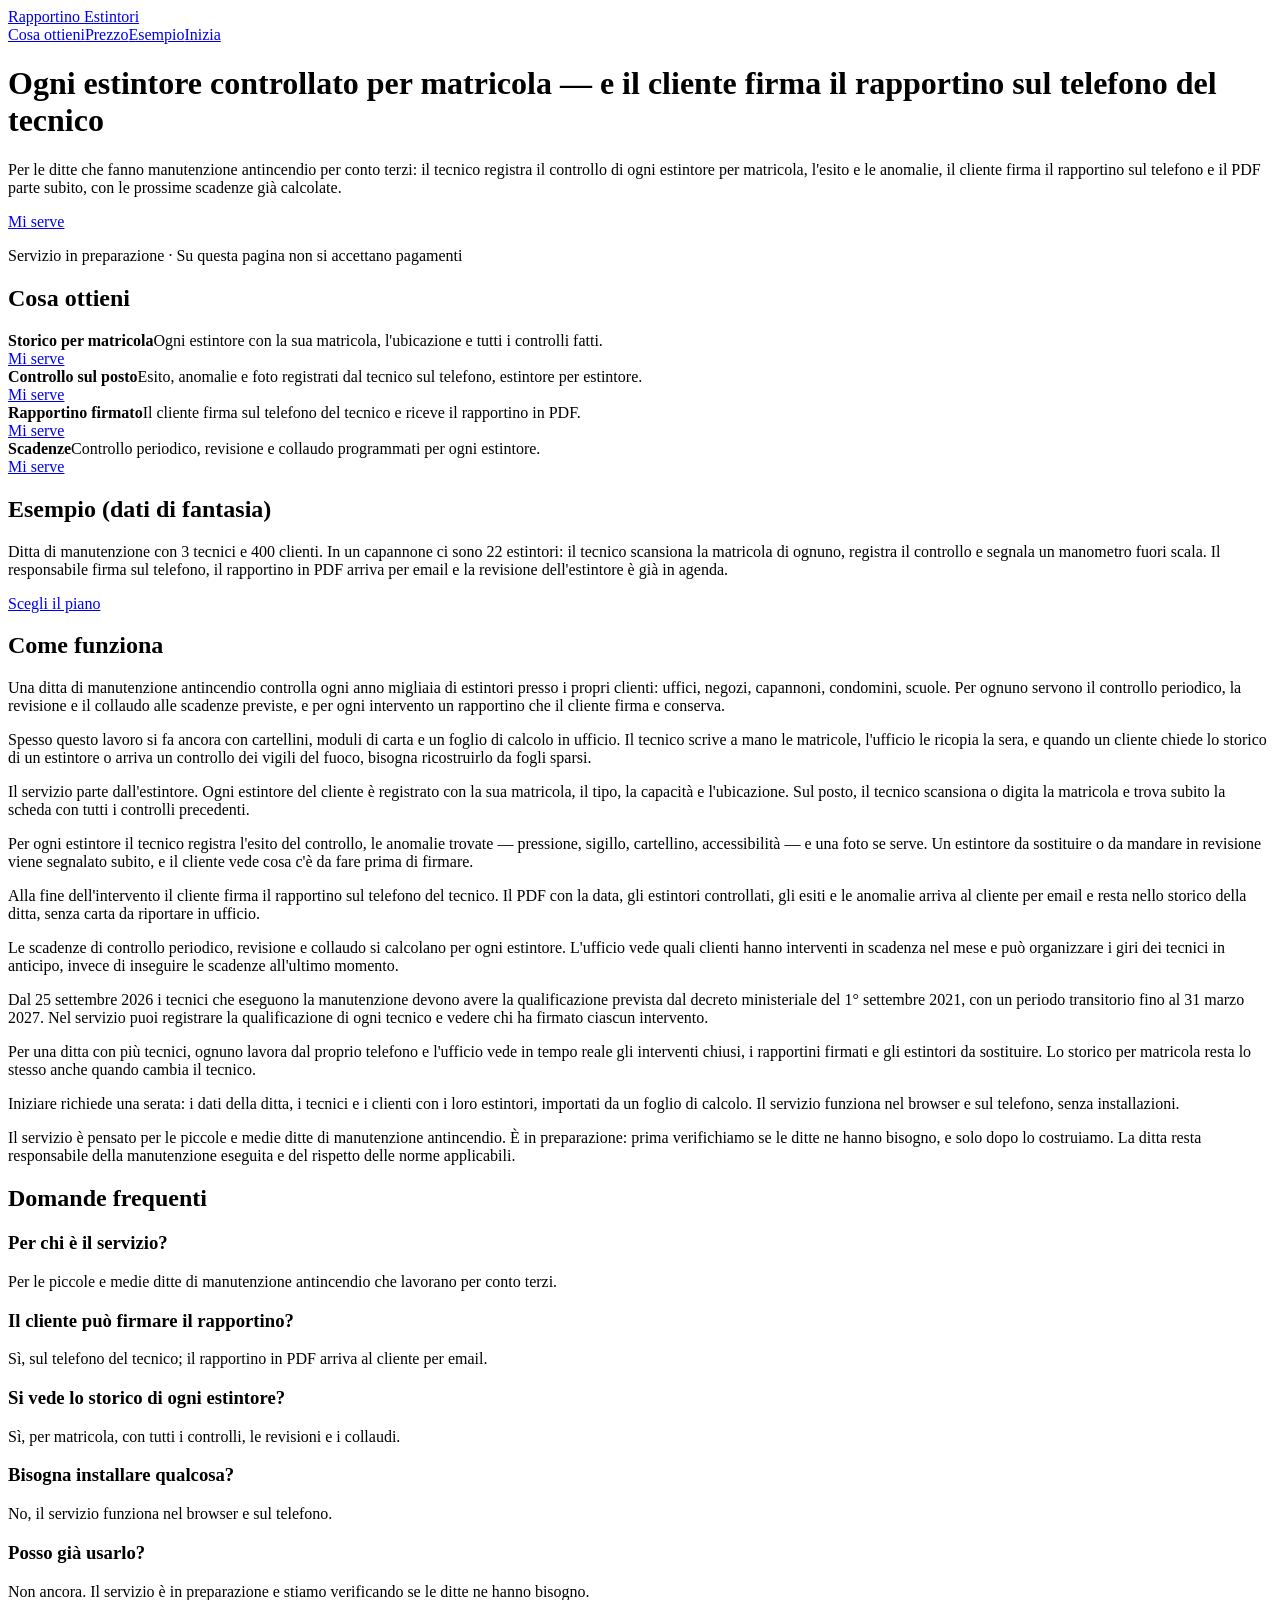
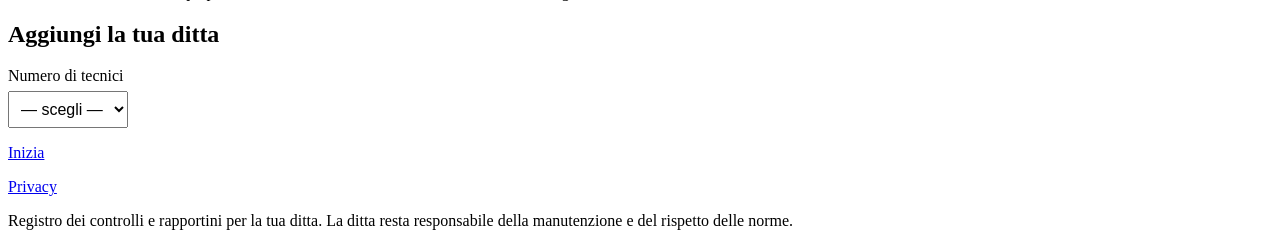
==== commit 4b03ca43: "Главная: прежний вид — сравнение дизайна перенесено на тестовый домен (слово Владельца 10.11.2026, «" ====
--- a/index.html
+++ b/index.html
@@ -1,5 +1,5 @@
 <!doctype html>
-<html lang="it-IT" data-type="software" data-radius="soft" data-ground="sky" data-buttons="solid" data-motion>
+<html lang="it-IT">
 <head>
 <meta charset="utf-8">
 <!-- Google Tag Manager -->
@@ -15,19 +15,6 @@
 <meta name="description" content="Per le ditte di manutenzione antincendio: controllo di ogni estintore per matricola sul telefono e rapportino PDF firmato dal cliente.">
 <link rel="icon" href="favicon.svg">
 <link rel="stylesheet" href="style.css">
-<link rel="preconnect" href="https://fonts.googleapis.com">
-<link rel="preconnect" href="https://fonts.gstatic.com" crossorigin>
-<link href="https://fonts.googleapis.com/css2?family=Inter:wght@400..700&display=swap" rel="stylesheet">
-<link rel="stylesheet" href="taste/system.css">
-<link rel="stylesheet" href="taste/ui/cards.css">
-<link rel="stylesheet" href="taste/motion/motion.css">
-<link rel="stylesheet" href="taste/layout/layout.css">
-<link rel="stylesheet" href="taste/ui/base.css">
-<link rel="stylesheet" href="taste/ui/checklist/fragment.css">
-<link rel="stylesheet" href="taste/ui/doc/fragment.css">
-<link rel="stylesheet" href="taste/ui/notify/fragment.css">
-<link rel="stylesheet" href="taste/ui/calendar/fragment.css">
-<link rel="stylesheet" href="variant.css">
 <script src="smoke.js" defer></script>
 <!-- faq-jsonld:start -->
 <script type="application/ld+json">
@@ -85,305 +72,74 @@
 <noscript><iframe src="https://www.googletagmanager.com/ns.html?id=GTM-N4QFD4R3"
 height="0" width="0" style="display:none;visibility:hidden"></iframe></noscript>
 <!-- End Google Tag Manager (noscript) -->
-<!-- type: software
-     deal: palette teal-on-paper (start.mjs, first: an off-white sheet and one teal ink, the calm of a service record), type manrope,
-     radius soft, ground sky, hero triptych, nav nav-mega (no panel), footer footer-dark, close close-type, rhythm dark-band,
-     buttons solid, mark initial. Built on taste/ (the kit's own files, unchanged); variant.css holds the printed :root block,
-     one --p-h for the card group and the few rules that undo the shared base stylesheet. -->
 
-<header class="nav">
-  <div class="wrap nav__bar">
-    <a class="nav__logo" href="index.html" data-ev="click_logo_home"><span class="mark mark--initial" aria-hidden="true">R</span>Rapportino Estintori</a>
-    <nav class="nav__links" aria-label="Principale">
-      <div class="nav__item"><a class="nav__link" href="#cosa" data-ev="click_nav_cosa">Cosa ottieni</a></div>
-      <div class="nav__item"><a class="nav__link" href="price.html" data-ev="click_nav_prezzo">Prezzo</a></div>
-      <div class="nav__item"><a class="nav__link" href="#esempio" data-ev="click_nav_esempio">Esempio</a></div>
-    </nav>
-    <div class="nav__actions">
-      <a class="btn btn--primary" href="#start" data-ev="click_nav_start">Inizia</a>
-    </div>
+<header><div class="wrap">
+  <div class="logo"><a href="index.html" data-ev="click_logo_home">Rapportino Estintori</a></div>
+  <nav class="top"><a href="#cosa" data-ev="click_nav_cosa">Cosa ottieni</a><a href="price.html" data-ev="click_nav_prezzo">Prezzo</a><a href="#esempio" data-ev="click_nav_esempio">Esempio</a><a href="#start" data-ev="click_nav_start">Inizia</a></nav>
+</div></header>
+
+<div class="wrap">
+  <div class="hero">
+    <h1>Ogni estintore controllato per matricola — e il cliente firma il rapportino sul telefono del tecnico</h1>
+    <p class="sub">Per le ditte che fanno manutenzione antincendio per conto terzi: il tecnico registra il controllo di ogni estintore per matricola, l'esito e le anomalie, il cliente firma il rapportino sul telefono e il PDF parte subito, con le prossime scadenze già calcolate.</p>
+    <a class="cta" href="price.html" data-ev="cta_click">Mi serve</a>
+    <p class="cta-note">Servizio in preparazione · Su questa pagina non si accettano pagamenti</p>
   </div>
-</header>
 
-<main id="top">
-  <section class="hero hero--triptych" data-enter aria-labelledby="hero-h">
-    <div class="wrap"><div class="hero-text grid hero__grid">
-      <div class="span-3">
-        <h1 id="hero-h">Controllo estintori per matricola</h1>
-        <p class="hero__lead">Per le ditte di manutenzione antincendio per conto terzi. Il tecnico registra ogni estintore sul telefono, il cliente firma e il PDF parte subito. <span class="muted">Servizio in preparazione: qui non si accettano pagamenti.</span></p>
-      </div>
-      <div class="ly-collage span-6 start-4" role="img" aria-label="La scheda di un estintore sul telefono del tecnico, il rapportino in PDF firmato dal cliente e le scadenze del mese">
-        <div class="ly-collage__set is-on">
-          <div class="ly-piece" style="right: 4%; bottom: 4%; width: 34%; height: 58%">
-            <svg viewBox="0 0 200 300" width="100%" height="100%" aria-hidden="true">
-              <ellipse cx="100" cy="286" rx="62" ry="8" fill="#dfe1e5"/>
-              <path d="M84 58 C 46 66, 34 120, 40 196" fill="none" stroke="#05080b" stroke-width="7" stroke-linecap="round"/>
-              <rect x="32" y="190" width="16" height="30" rx="4" fill="#05080b"/>
-              <rect x="60" y="92" width="84" height="190" rx="36" fill="#006acf"/>
-              <rect x="66" y="104" width="12" height="160" rx="6" fill="#b1ddff"/>
-              <rect x="88" y="68" width="28" height="30" fill="#5c646f"/>
-              <rect x="70" y="52" width="72" height="16" rx="5" fill="#05080b"/>
-              <path d="M112 52 L 158 38" stroke="#05080b" stroke-width="8" stroke-linecap="round"/>
-              <circle cx="128" cy="78" r="15" fill="#ffffff" stroke="#05080b" stroke-width="4"/>
-              <path d="M128 78 L 136 70" stroke="#006acf" stroke-width="3" stroke-linecap="round"/>
-              <rect x="78" y="146" width="56" height="74" rx="5" fill="#ffffff"/>
-              <rect x="86" y="156" width="40" height="6" rx="3" fill="#006acf"/>
-              <rect x="86" y="170" width="32" height="5" rx="2.5" fill="#dfe1e5"/>
-              <rect x="86" y="182" width="38" height="5" rx="2.5" fill="#dfe1e5"/>
-              <rect x="86" y="194" width="26" height="5" rx="2.5" fill="#dfe1e5"/>
-              <path d="M146 70 v 34" stroke="#5c646f" stroke-width="2"/>
-              <rect x="136" y="104" width="22" height="34" rx="3" fill="#b1ddff"/>
-              <circle cx="147" cy="110" r="2.5" fill="#5c646f"/>
-            </svg>
-          </div>
-          <div class="ly-piece" style="left: 4%; top: 6%; width: min(340px, 92%)">
-            <div class="ui ui-panel ui-checks" data-ui="checklist">
-              <div class="ui-checks__head">
-                <div class="ui-title">MT-4817 · Capannone B</div>
-                <span class="ui-spacer"></span>
-                <div class="ui-meta" data-checks-count>3 di 5</div>
-              </div>
-              <div class="ui-checks__bar"><i data-checks-bar style="--k:0.6"></i></div>
-              <ul class="ui-checks__list">
-                <li class="ui-check is-done"><span class="ui-check__box"><svg viewBox="0 0 16 16"><path d="m4.5 8.2 2.3 2.3 4.7-5"/></svg></span><span class="ui-check__label">Pressione</span></li>
-                <li class="ui-check is-done"><span class="ui-check__box"><svg viewBox="0 0 16 16"><path d="m4.5 8.2 2.3 2.3 4.7-5"/></svg></span><span class="ui-check__label">Sigillo</span></li>
-                <li class="ui-check is-done"><span class="ui-check__box"><svg viewBox="0 0 16 16"><path d="m4.5 8.2 2.3 2.3 4.7-5"/></svg></span><span class="ui-check__label">Cartellino</span></li>
-                <li class="ui-check"><span class="ui-check__box"><svg viewBox="0 0 16 16"><path d="m4.5 8.2 2.3 2.3 4.7-5"/></svg></span><span class="ui-check__label">Accessibilità</span></li>
-                <li class="ui-check"><span class="ui-check__box"><svg viewBox="0 0 16 16"><path d="m4.5 8.2 2.3 2.3 4.7-5"/></svg></span><span class="ui-check__label">Foto dell'estintore</span></li>
-              </ul>
-            </div>
-          </div>
-        </div>
-        <div class="ly-collage__set" aria-hidden="true">
-          <div class="ly-piece" style="left: 4%; top: 6%; width: min(440px, 72%); height: 60%">
-            <div class="ui ui-doc" data-ui="doc">
-              <article class="ui-doc__page">
-                <div class="ui-doc__label">PDF · Capannone B, ingresso nord</div>
-                <div class="ui-doc__title">Rapportino di intervento</div>
-                <div class="ui-doc__text">Controllo periodico di <mark class="ui-doc__mark is-on">22 estintori</mark> per matricola, con esito e foto.</div>
-                <div class="ui-doc__text">L'estintore <mark class="ui-doc__mark" data-kind="Anomalia" data-msg="Manometro fuori scala" data-where="Da mandare in revisione">MT-4822</mark> ha il manometro fuori scala: la revisione è già in agenda.</div>
-                <div class="ui-doc__text">Gli altri estintori sono conformi: pressione, sigillo, cartellino e accessibilità.</div>
-                <div class="ui-doc__text">Firmato dal responsabile sul telefono del tecnico.</div>
-              </article>
-              <aside class="ui-doc__note ui-panel is-on" aria-live="polite">
-                <div class="ui-doc__kind"><span class="ui-doc__dot"></span><span data-doc-kind>Esito</span></div>
-                <div class="ui-doc__msg" data-doc-msg>21 conformi, una anomalia</div>
-                <div class="ui-doc__where" data-doc-where>Controllo periodico</div>
-              </aside>
-            </div>
-          </div>
-          <div class="ly-piece" style="right: 4%; bottom: 4%; width: min(380px, 62%)">
-            <div class="ui ui-notify" data-ui="notify">
-              <ul class="ui-notify__list" data-notify-list>
-                <li class="ui-note"><span class="ui-note__ico"><svg class="ui-icon" viewBox="0 0 16 16"><path d="m3.5 8.4 2.8 2.8 6.2-6.4"/></svg></span><span class="ui-note__text"><span class="ui-note__title">Rapportino firmato<time>ora</time></span><span class="ui-note__body">Capannone B, ingresso nord</span></span></li>
-                <li class="ui-note"><span class="ui-note__ico"><svg class="ui-icon" viewBox="0 0 16 16"><path d="M2.5 4.5h11v8h-11z"/><path d="m2.5 5 5.5 4 5.5-4"/></svg></span><span class="ui-note__text"><span class="ui-note__title">PDF inviato al cliente<time>ora</time></span><span class="ui-note__body">Per email al responsabile</span></span></li>
-                <li class="ui-note"><span class="ui-note__ico"><svg class="ui-icon" viewBox="0 0 16 16"><path d="M8 3v5l3 2"/><circle cx="8" cy="8" r="5.5"/></svg></span><span class="ui-note__text"><span class="ui-note__title">Revisione in agenda<time>ora</time></span><span class="ui-note__body">MT-4822, manometro fuori scala</span></span></li>
-              </ul>
-            </div>
-          </div>
-        </div>
-        <div class="ly-collage__set" aria-hidden="true">
-          <div class="ly-piece" style="left: 4%; top: 6%; width: 22%; height: 25%">
-            <svg viewBox="0 0 120 140" width="100%" height="100%" aria-hidden="true">
-              <path d="M30 22h60l10 10v96H20V32z" fill="#ffffff"/>
-              <circle cx="60" cy="34" r="6" fill="#f7f8f9" stroke="#5c646f" stroke-width="2"/>
-              <rect x="32" y="52" width="56" height="8" rx="4" fill="#006acf"/>
-              <g fill="none" stroke="#006acf" stroke-width="3" stroke-linecap="round" stroke-linejoin="round"><path d="M32 76l4 4 7-8"/><path d="M32 96l4 4 7-8"/></g>
-              <g fill="#dfe1e5"><rect x="50" y="74" width="38" height="6" rx="3"/><rect x="50" y="94" width="30" height="6" rx="3"/><rect x="32" y="112" width="56" height="6" rx="3"/></g>
-            </svg>
-          </div>
-          <div class="ly-piece" style="right: 4%; bottom: 4%; width: min(440px, 70%)">
-            <div class="ui ui-panel ui-calendar" data-ui="calendar" data-start="12" data-end="16" data-month="ott">
-              <div class="ui-cal__head">
-                <div class="ui-cal__month">Ottobre <span>2026</span></div>
-                <span class="ui-spacer"></span>
-                <span class="ui-chip ui-chip--plain ui-chip--ink" data-cal-range>12 – 16 ott</span>
-              </div>
-              <div class="ui-cal__dow" aria-hidden="true"><span>Lu</span><span>Ma</span><span>Me</span><span>Gi</span><span>Ve</span><span>Sa</span><span>Do</span></div>
-              <div class="ui-cal__days">
-                  <span class="ui-cal__d is-out"><b>28</b></span><span class="ui-cal__d is-out"><b>29</b></span><span class="ui-cal__d is-out"><b>30</b></span><span class="ui-cal__d" data-d="1"><b>1</b></span><span class="ui-cal__d" data-d="2"><b>2</b></span><span class="ui-cal__d" data-d="3"><b>3</b></span><span class="ui-cal__d" data-d="4"><b>4</b></span>
-                  <span class="ui-cal__d" data-d="5"><b>5</b></span><span class="ui-cal__d" data-d="6"><b>6</b></span><span class="ui-cal__d" data-d="7"><b>7</b></span><span class="ui-cal__d" data-d="8"><b>8</b></span><span class="ui-cal__d is-today" data-d="9"><b>9</b></span><span class="ui-cal__d" data-d="10"><b>10</b></span><span class="ui-cal__d" data-d="11"><b>11</b></span>
-                  <span class="ui-cal__d is-start" data-d="12"><b>12</b></span><span class="ui-cal__d is-in" data-d="13"><b>13</b></span><span class="ui-cal__d is-in" data-d="14"><b>14</b></span><span class="ui-cal__d is-in" data-d="15"><b>15</b></span><span class="ui-cal__d is-end" data-d="16"><b>16</b></span><span class="ui-cal__d" data-d="17"><b>17</b></span><span class="ui-cal__d" data-d="18"><b>18</b></span>
-                  <span class="ui-cal__d" data-d="19"><b>19</b></span><span class="ui-cal__d" data-d="20"><b>20</b></span><span class="ui-cal__d" data-d="21"><b>21</b></span><span class="ui-cal__d" data-d="22"><b>22</b></span><span class="ui-cal__d" data-d="23"><b>23</b></span><span class="ui-cal__d is-mark" data-d="24"><b>24</b></span><span class="ui-cal__d" data-d="25"><b>25</b></span>
-                  <span class="ui-cal__d" data-d="26"><b>26</b></span><span class="ui-cal__d" data-d="27"><b>27</b></span><span class="ui-cal__d" data-d="28"><b>28</b></span><span class="ui-cal__d" data-d="29"><b>29</b></span><span class="ui-cal__d" data-d="30"><b>30</b></span><span class="ui-cal__d" data-d="31"><b>31</b></span><span class="ui-cal__d is-out"><b>1</b></span>
-              </div>
-              <div class="ui-cal__events">
-                <div class="ui-cal__ev">
-                  <span class="ui-cal__date"><b>12</b><i>ott</i></span>
-                  <span class="ui-cal__evtext"><span class="ui-cal__evtitle">Giro A</span><span class="ui-cal__evsub">Scuola media e condominio</span></span>
-                </div>
-                <div class="ui-cal__ev">
-                  <span class="ui-cal__date"><b>16</b><i>ott</i></span>
-                  <span class="ui-cal__evtext"><span class="ui-cal__evtitle">Giro B</span><span class="ui-cal__evsub">Uffici e capannoni</span></span>
-                </div>
-                <div class="ui-cal__ev">
-                  <span class="ui-cal__date"><b>24</b><i>ott</i></span>
-                  <span class="ui-cal__evtext"><span class="ui-cal__evtitle">Revisione MT-4822</span><span class="ui-cal__evsub">Manometro fuori scala</span></span>
-                </div>
-              </div>
-            </div>
-          </div>
-        </div>
-      </div>
-      <div class="span-3 start-10 hero__cta"><a class="btn btn--primary" href="price.html" data-ev="cta_click">Mi serve<svg class="m-arrow" viewBox="0 0 12 12" aria-hidden="true"><path class="m-arrow__stem" d="M1 6h8"/><path class="m-arrow__head" d="M4.5 2.5 8 6l-3.5 3.5"/></svg></a></div>
-    </div></div>
-  </section>
-
-  <section class="section" id="cosa" data-view="features_view" aria-labelledby="cosa-h">
-    <div class="wrap">
-      <div class="section-head">
-        <h2 id="cosa-h">Cosa ottieni. <span class="muted">Dall'estintore al rapportino firmato, sullo stesso telefono.</span></h2>
-      </div>
-      <div class="grid grid--top">
-        <article class="card card--open card--row span-3">
-          <h3>Storico per matricola</h3>
-          <p>Ogni estintore con la sua matricola, l'ubicazione e tutti i controlli fatti.</p>
-          <a class="card__link" href="price.html" data-ev="feature_matricola">Mi serve<svg class="m-arrow" viewBox="0 0 12 12" aria-hidden="true"><path class="m-arrow__stem" d="M1 6h8"/><path class="m-arrow__head" d="M4.5 2.5 8 6l-3.5 3.5"/></svg></a>
-          <div class="panel"><div class="stage"><div class="at-center" style="--w: 240px">
-            <svg viewBox="0 0 200 150" width="100%" aria-hidden="true"><rect x="20" y="22" width="160" height="46" rx="8" fill="#ffffff"/><circle cx="40" cy="45" r="6" fill="#006acf"/><rect x="56" y="39" width="74" height="12" rx="6" fill="#05080b"/><path d="M40 98 H 180" stroke="#ffffff" stroke-width="3"/><circle cx="56" cy="98" r="9" fill="#ffffff" stroke="#006acf" stroke-width="3"/><circle cx="110" cy="98" r="9" fill="#ffffff" stroke="#006acf" stroke-width="3"/><circle cx="164" cy="98" r="9" fill="#006acf"/><rect x="40" y="118" width="32" height="6" rx="3" fill="#ffffff"/><rect x="94" y="118" width="32" height="6" rx="3" fill="#ffffff"/><rect x="148" y="118" width="32" height="6" rx="3" fill="#ffffff"/></svg>
-          </div></div></div>
-        </article>
-        <article class="card card--open card--row span-3">
-          <h3>Controllo sul posto</h3>
-          <p>Esito, anomalie e foto registrati dal tecnico sul telefono, estintore per estintore.</p>
-          <a class="card__link" href="price.html" data-ev="feature_controllo">Mi serve<svg class="m-arrow" viewBox="0 0 12 12" aria-hidden="true"><path class="m-arrow__stem" d="M1 6h8"/><path class="m-arrow__head" d="M4.5 2.5 8 6l-3.5 3.5"/></svg></a>
-          <div class="panel"><div class="stage"><div class="at-center" style="--w: 240px">
-            <svg viewBox="0 0 200 150" width="100%" aria-hidden="true"><rect x="66" y="10" width="68" height="132" rx="12" fill="#05080b"/><rect x="71" y="15" width="58" height="122" rx="8" fill="#ffffff"/><g stroke="#006acf" stroke-width="3" fill="none" stroke-linecap="round" stroke-linejoin="round"><path d="M79 38l4 4 7-8"/><path d="M79 62l4 4 7-8"/><path d="M79 86l4 4 7-8"/></g><path d="M80 108l9 9M89 108l-9 9" stroke="#cf222e" stroke-width="3" stroke-linecap="round"/><g fill="#dfe1e5"><rect x="96" y="35" width="26" height="6" rx="3"/><rect x="96" y="59" width="22" height="6" rx="3"/><rect x="96" y="83" width="26" height="6" rx="3"/><rect x="96" y="109" width="18" height="6" rx="3"/></g></svg>
-          </div></div></div>
-        </article>
-        <article class="card card--open card--row span-3">
-          <h3>Rapportino firmato</h3>
-          <p>Il cliente firma sul telefono del tecnico e riceve il rapportino in PDF.</p>
-          <a class="card__link" href="price.html" data-ev="feature_rapportino">Mi serve<svg class="m-arrow" viewBox="0 0 12 12" aria-hidden="true"><path class="m-arrow__stem" d="M1 6h8"/><path class="m-arrow__head" d="M4.5 2.5 8 6l-3.5 3.5"/></svg></a>
-          <div class="panel"><div class="stage"><div class="at-center" style="--w: 240px">
-            <svg viewBox="0 0 200 150" width="100%" aria-hidden="true"><path d="M52 10h76l22 22v108H52z" fill="#ffffff"/><path d="M128 10v22h22" fill="#dfe1e5"/><rect x="66" y="30" width="44" height="8" rx="4" fill="#05080b"/><g fill="#dfe1e5"><rect x="66" y="50" width="70" height="5" rx="2.5"/><rect x="66" y="62" width="62" height="5" rx="2.5"/><rect x="66" y="74" width="70" height="5" rx="2.5"/><rect x="66" y="86" width="48" height="5" rx="2.5"/></g><path d="M66 114 H 136" stroke="#dfe1e5" stroke-width="2"/><path d="M68 110 C 76 92, 82 118, 90 104 S 104 96, 110 108 S 124 112, 132 100" fill="none" stroke="#006acf" stroke-width="2.6" stroke-linecap="round"/></svg>
-          </div></div></div>
-        </article>
-        <article class="card card--open card--row span-3">
-          <h3>Scadenze</h3>
-          <p>Controllo periodico, revisione e collaudo programmati per ogni estintore.</p>
-          <a class="card__link" href="price.html" data-ev="feature_scadenze">Mi serve<svg class="m-arrow" viewBox="0 0 12 12" aria-hidden="true"><path class="m-arrow__stem" d="M1 6h8"/><path class="m-arrow__head" d="M4.5 2.5 8 6l-3.5 3.5"/></svg></a>
-          <div class="panel"><div class="stage"><div class="at-center" style="--w: 240px">
-            <svg viewBox="0 0 200 150" width="100%" aria-hidden="true"><rect x="36" y="18" width="128" height="118" rx="10" fill="#ffffff"/><rect x="36" y="18" width="128" height="24" rx="10" fill="#006acf"/><rect x="36" y="32" width="128" height="10" fill="#006acf"/><g fill="#f7f8f9"><rect x="48" y="54" width="18" height="16" rx="3"/><rect x="72" y="54" width="18" height="16" rx="3"/><rect x="96" y="54" width="18" height="16" rx="3"/><rect x="120" y="54" width="18" height="16" rx="3"/><rect x="48" y="78" width="18" height="16" rx="3"/><rect x="96" y="78" width="18" height="16" rx="3"/><rect x="120" y="78" width="18" height="16" rx="3"/><rect x="48" y="102" width="18" height="16" rx="3"/><rect x="72" y="102" width="18" height="16" rx="3"/><rect x="120" y="102" width="18" height="16" rx="3"/></g><rect x="72" y="78" width="18" height="16" rx="3" fill="#d6efff"/><rect x="96" y="102" width="18" height="16" rx="3" fill="#b1ddff"/><rect x="144" y="54" width="10" height="64" rx="3" fill="#f7f8f9"/></svg>
-          </div></div></div>
-        </article>
-      </div>
+  <section id="cosa" data-view="features_view">
+    <h2>Cosa ottieni</h2>
+    <div class="grid">
+      <div class="card"><b>Storico per matricola</b><span>Ogni estintore con la sua matricola, l'ubicazione e tutti i controlli fatti.</span><br><a class="btn" href="price.html" data-ev="feature_matricola">Mi serve</a></div>
+      <div class="card"><b>Controllo sul posto</b><span>Esito, anomalie e foto registrati dal tecnico sul telefono, estintore per estintore.</span><br><a class="btn" href="price.html" data-ev="feature_controllo">Mi serve</a></div>
+      <div class="card"><b>Rapportino firmato</b><span>Il cliente firma sul telefono del tecnico e riceve il rapportino in PDF.</span><br><a class="btn" href="price.html" data-ev="feature_rapportino">Mi serve</a></div>
+      <div class="card"><b>Scadenze</b><span>Controllo periodico, revisione e collaudo programmati per ogni estintore.</span><br><a class="btn" href="price.html" data-ev="feature_scadenze">Mi serve</a></div>
     </div>
   </section>
 
-  <section class="section ground-surface" id="esempio" data-view="example_view" aria-labelledby="esempio-h">
-    <div class="wrap">
-      <div class="grid grid--top">
-        <div class="span-5 stack-5">
-          <h2 id="esempio-h">Esempio (dati di fantasia)</h2>
-          <p class="t-lead">Ditta di manutenzione con 3 tecnici e 400 clienti. In un capannone ci sono 22 estintori: il tecnico scansiona la matricola di ognuno, registra il controllo e segnala un manometro fuori scala. Il responsabile firma sul telefono, il rapportino in PDF arriva per email e la revisione dell'estintore è già in agenda.</p>
-          <div class="btn-row"><a class="btn btn--primary" href="price.html" data-ev="click_cta_after_example">Scegli il piano<svg class="m-arrow" viewBox="0 0 12 12" aria-hidden="true"><path class="m-arrow__stem" d="M1 6h8"/><path class="m-arrow__head" d="M4.5 2.5 8 6l-3.5 3.5"/></svg></a></div>
-        </div>
-        <div class="span-6 start-7">
-          <div class="card stack-5" role="img" aria-label="Pianta del capannone con i 22 estintori: ventuno conformi, uno con il manometro fuori scala">
-            <p class="t-small">Capannone B · pianta · 22 estintori controllati</p>
-            <svg viewBox="0 0 600 360" width="100%" aria-hidden="true">
-              <g fill="none" stroke="currentColor" stroke-opacity=".45" stroke-width="4"><rect x="20" y="20" width="560" height="320" rx="6"/><path d="M220 20 V 150 M220 190 V 270"/><path d="M220 270 H 400 M440 270 H 580"/><path d="M400 20 V 120"/></g>
-              <g fill="#1a7f37">
-                <circle cx="60" cy="48" r="9"/><circle cx="140" cy="48" r="9"/><circle cx="260" cy="48" r="9"/><circle cx="350" cy="48" r="9"/><circle cx="460" cy="48" r="9"/><circle cx="552" cy="48" r="9"/>
-                <circle cx="552" cy="130" r="9"/><circle cx="552" cy="230" r="9"/><circle cx="552" cy="312" r="9"/>
-                <circle cx="460" cy="312" r="9"/><circle cx="360" cy="312" r="9"/><circle cx="260" cy="312" r="9"/><circle cx="160" cy="312" r="9"/><circle cx="60" cy="312" r="9"/>
-                <circle cx="48" cy="230" r="9"/><circle cx="48" cy="130" r="9"/>
-                <circle cx="180" cy="110" r="9"/><circle cx="250" cy="170" r="9"/><circle cx="310" cy="236" r="9"/><circle cx="490" cy="220" r="9"/><circle cx="120" cy="220" r="9"/>
-              </g>
-              <circle cx="400" cy="180" r="11" fill="#cf222e"/>
-            </svg>
-            <div class="btn-row">
-              <span class="pill"><svg width="10" height="10" viewBox="0 0 10 10" aria-hidden="true"><circle cx="5" cy="5" r="5" fill="#1a7f37"/></svg>Conforme</span>
-              <span class="pill"><svg width="10" height="10" viewBox="0 0 10 10" aria-hidden="true"><circle cx="5" cy="5" r="5" fill="#cf222e"/></svg>Manometro fuori scala · revisione in agenda</span>
-            </div>
-          </div>
-        </div>
-      </div>
-    </div>
+  <section id="esempio" data-view="example_view">
+    <h2>Esempio (dati di fantasia)</h2>
+    <p class="fine">Ditta di manutenzione con 3 tecnici e 400 clienti. In un capannone ci sono 22 estintori: il tecnico scansiona la matricola di ognuno, registra il controllo e segnala un manometro fuori scala. Il responsabile firma sul telefono, il rapportino in PDF arriva per email e la revisione dell'estintore è già in agenda.</p>
+    <a class="cta" href="price.html" data-ev="click_cta_after_example">Scegli il piano</a>
   </section>
 <!-- seo-tekst:start -->
-  <section class="section" id="opis" style="--h: 2" aria-labelledby="opis-h">
-    <div class="wrap">
-      <div class="section-head"><h2 id="opis-h">Come funziona</h2></div>
-      <div class="grid grid--top">
-        <div class="span-6 stack-5 measure">
+  <section id="opis">
+    <h2>Come funziona</h2>
     <p>Una ditta di manutenzione antincendio controlla ogni anno migliaia di estintori presso i propri clienti: uffici, negozi, capannoni, condomini, scuole. Per ognuno servono il controllo periodico, la revisione e il collaudo alle scadenze previste, e per ogni intervento un rapportino che il cliente firma e conserva.</p>
     <p>Spesso questo lavoro si fa ancora con cartellini, moduli di carta e un foglio di calcolo in ufficio. Il tecnico scrive a mano le matricole, l'ufficio le ricopia la sera, e quando un cliente chiede lo storico di un estintore o arriva un controllo dei vigili del fuoco, bisogna ricostruirlo da fogli sparsi.</p>
     <p>Il servizio parte dall'estintore. Ogni estintore del cliente è registrato con la sua matricola, il tipo, la capacità e l'ubicazione. Sul posto, il tecnico scansiona o digita la matricola e trova subito la scheda con tutti i controlli precedenti.</p>
     <p>Per ogni estintore il tecnico registra l'esito del controllo, le anomalie trovate — pressione, sigillo, cartellino, accessibilità — e una foto se serve. Un estintore da sostituire o da mandare in revisione viene segnalato subito, e il cliente vede cosa c'è da fare prima di firmare.</p>
     <p>Alla fine dell'intervento il cliente firma il rapportino sul telefono del tecnico. Il PDF con la data, gli estintori controllati, gli esiti e le anomalie arriva al cliente per email e resta nello storico della ditta, senza carta da riportare in ufficio.</p>
-        </div>
-        <div class="span-6 stack-5 measure">
     <p>Le scadenze di controllo periodico, revisione e collaudo si calcolano per ogni estintore. L'ufficio vede quali clienti hanno interventi in scadenza nel mese e può organizzare i giri dei tecnici in anticipo, invece di inseguire le scadenze all'ultimo momento.</p>
     <p>Dal 25 settembre 2026 i tecnici che eseguono la manutenzione devono avere la qualificazione prevista dal decreto ministeriale del 1° settembre 2021, con un periodo transitorio fino al 31 marzo 2027. Nel servizio puoi registrare la qualificazione di ogni tecnico e vedere chi ha firmato ciascun intervento.</p>
     <p>Per una ditta con più tecnici, ognuno lavora dal proprio telefono e l'ufficio vede in tempo reale gli interventi chiusi, i rapportini firmati e gli estintori da sostituire. Lo storico per matricola resta lo stesso anche quando cambia il tecnico.</p>
     <p>Iniziare richiede una serata: i dati della ditta, i tecnici e i clienti con i loro estintori, importati da un foglio di calcolo. Il servizio funziona nel browser e sul telefono, senza installazioni.</p>
     <p>Il servizio è pensato per le piccole e medie ditte di manutenzione antincendio. È in preparazione: prima verifichiamo se le ditte ne hanno bisogno, e solo dopo lo costruiamo. La ditta resta responsabile della manutenzione eseguita e del rispetto delle norme applicabili.</p>
-        </div>
-      </div>
-    </div>
   </section>
-  <section class="section ground-surface" id="faq" aria-labelledby="faq-h">
-    <div class="wrap">
-      <div class="grid grid--top">
-        <div class="span-5"><h2 id="faq-h">Domande frequenti</h2></div>
-        <div class="faq span-6 start-7">
-          <div class="faq__item"><h3>Per chi è il servizio?</h3>
-          <p>Per le piccole e medie ditte di manutenzione antincendio che lavorano per conto terzi.</p></div>
-          <div class="faq__item"><h3>Il cliente può firmare il rapportino?</h3>
-          <p>Sì, sul telefono del tecnico; il rapportino in PDF arriva al cliente per email.</p></div>
-          <div class="faq__item"><h3>Si vede lo storico di ogni estintore?</h3>
-          <p>Sì, per matricola, con tutti i controlli, le revisioni e i collaudi.</p></div>
-          <div class="faq__item"><h3>Bisogna installare qualcosa?</h3>
-          <p>No, il servizio funziona nel browser e sul telefono.</p></div>
-          <div class="faq__item"><h3>Posso già usarlo?</h3>
-          <p>Non ancora. Il servizio è in preparazione e stiamo verificando se le ditte ne hanno bisogno.</p></div>
-        </div>
-      </div>
-    </div>
+  <section id="faq">
+    <h2>Domande frequenti</h2>
+    <h3>Per chi è il servizio?</h3>
+    <p>Per le piccole e medie ditte di manutenzione antincendio che lavorano per conto terzi.</p>
+    <h3>Il cliente può firmare il rapportino?</h3>
+    <p>Sì, sul telefono del tecnico; il rapportino in PDF arriva al cliente per email.</p>
+    <h3>Si vede lo storico di ogni estintore?</h3>
+    <p>Sì, per matricola, con tutti i controlli, le revisioni e i collaudi.</p>
+    <h3>Bisogna installare qualcosa?</h3>
+    <p>No, il servizio funziona nel browser e sul telefono.</p>
+    <h3>Posso già usarlo?</h3>
+    <p>Non ancora. Il servizio è in preparazione e stiamo verificando se le ditte ne hanno bisogno.</p>
   </section>
 <!-- seo-tekst:end -->
-  <section class="section" id="start" data-view="start_view" aria-labelledby="start-h">
-    <div class="wrap">
-      <div class="closing__cta close--type">
-        <div class="section-head">
-          <h2 id="start-h">Aggiungi la tua ditta</h2>
-          <p>Dicci quanti tecnici lavorano con te: ti mostriamo il piano adatto alla tua ditta.</p>
-        </div>
-        <div class="grid">
-          <div class="field span-6">
-            <label for="tecnici">Numero di tecnici</label>
-            <select id="tecnici" data-ev-focus="form_start"><option value="">— scegli —</option><option>1</option><option>2–3</option><option>4–10</option><option>Più di 10</option></select>
-          </div>
-        </div>
-        <a class="btn btn--primary btn--xl btn--wide" href="price.html" data-ev="form_submit_click">Inizia<svg class="m-arrow" viewBox="0 0 12 12" aria-hidden="true"><path class="m-arrow__stem" d="M1 6h8"/><path class="m-arrow__head" d="M4.5 2.5 8 6l-3.5 3.5"/></svg></a>
-      </div>
-    </div>
+  <section id="start" data-view="start_view">
+    <h2>Aggiungi la tua ditta</h2>
+    <p><label>Numero di tecnici<br><select data-ev-focus="form_start" style="margin-top:6px;padding:8px;font-size:16px"><option value="">— scegli —</option><option>1</option><option>2–3</option><option>4–10</option><option>Più di 10</option></select></label></p>
+    <a class="cta" href="price.html" data-ev="form_submit_click">Inizia</a>
   </section>
-</main>
+</div>
 
-<footer class="footer footer--dark ground-surface">
-  <div class="wrap">
-    <div class="closing__links">
-      <div class="grid">
-        <div class="span-6 stack-4">
-          <p class="nav__logo"><span class="mark mark--initial" aria-hidden="true">R</span>Rapportino Estintori</p>
-          <p class="footer__lede">Registro dei controlli e rapportini per la tua ditta.</p>
-        </div>
-      </div>
-      <div class="footer__legal">
-        <span>La ditta resta responsabile della manutenzione e del rispetto delle norme.</span>
-        <a class="link" href="privacy.html" data-ev="click_legal_privacy">Privacy</a>
-      </div>
-    </div>
-  </div>
-</footer>
+<footer><div class="wrap">
+  <p><a href="privacy.html" data-ev="click_legal_privacy">Privacy</a></p>
+  <p class="muted">Registro dei controlli e rapportini per la tua ditta. La ditta resta responsabile della manutenzione e del rispetto delle norme.</p>
+</div></footer>
 
-<!-- the kit's menu button (starter.html), written by script: it only works with script -->
-<script>document.querySelector('.nav__bar').insertAdjacentHTML('beforeend','<button class="nav__toggle" type="button" aria-expanded="false" aria-label="Menu"><svg width="18" height="18" viewBox="0 0 18 18" aria-hidden="true"><path d="M2 5h14M2 13h14" stroke="currentColor" stroke-width="1.6" stroke-linecap="round"/></svg></button>')</script>
-<script type="module" src="taste/system.js" defer></script>
-<script type="module" src="taste/motion/motion.js" defer></script>
-<script type="module" src="taste/layout/layout.js" defer></script>
 </body>
 </html>
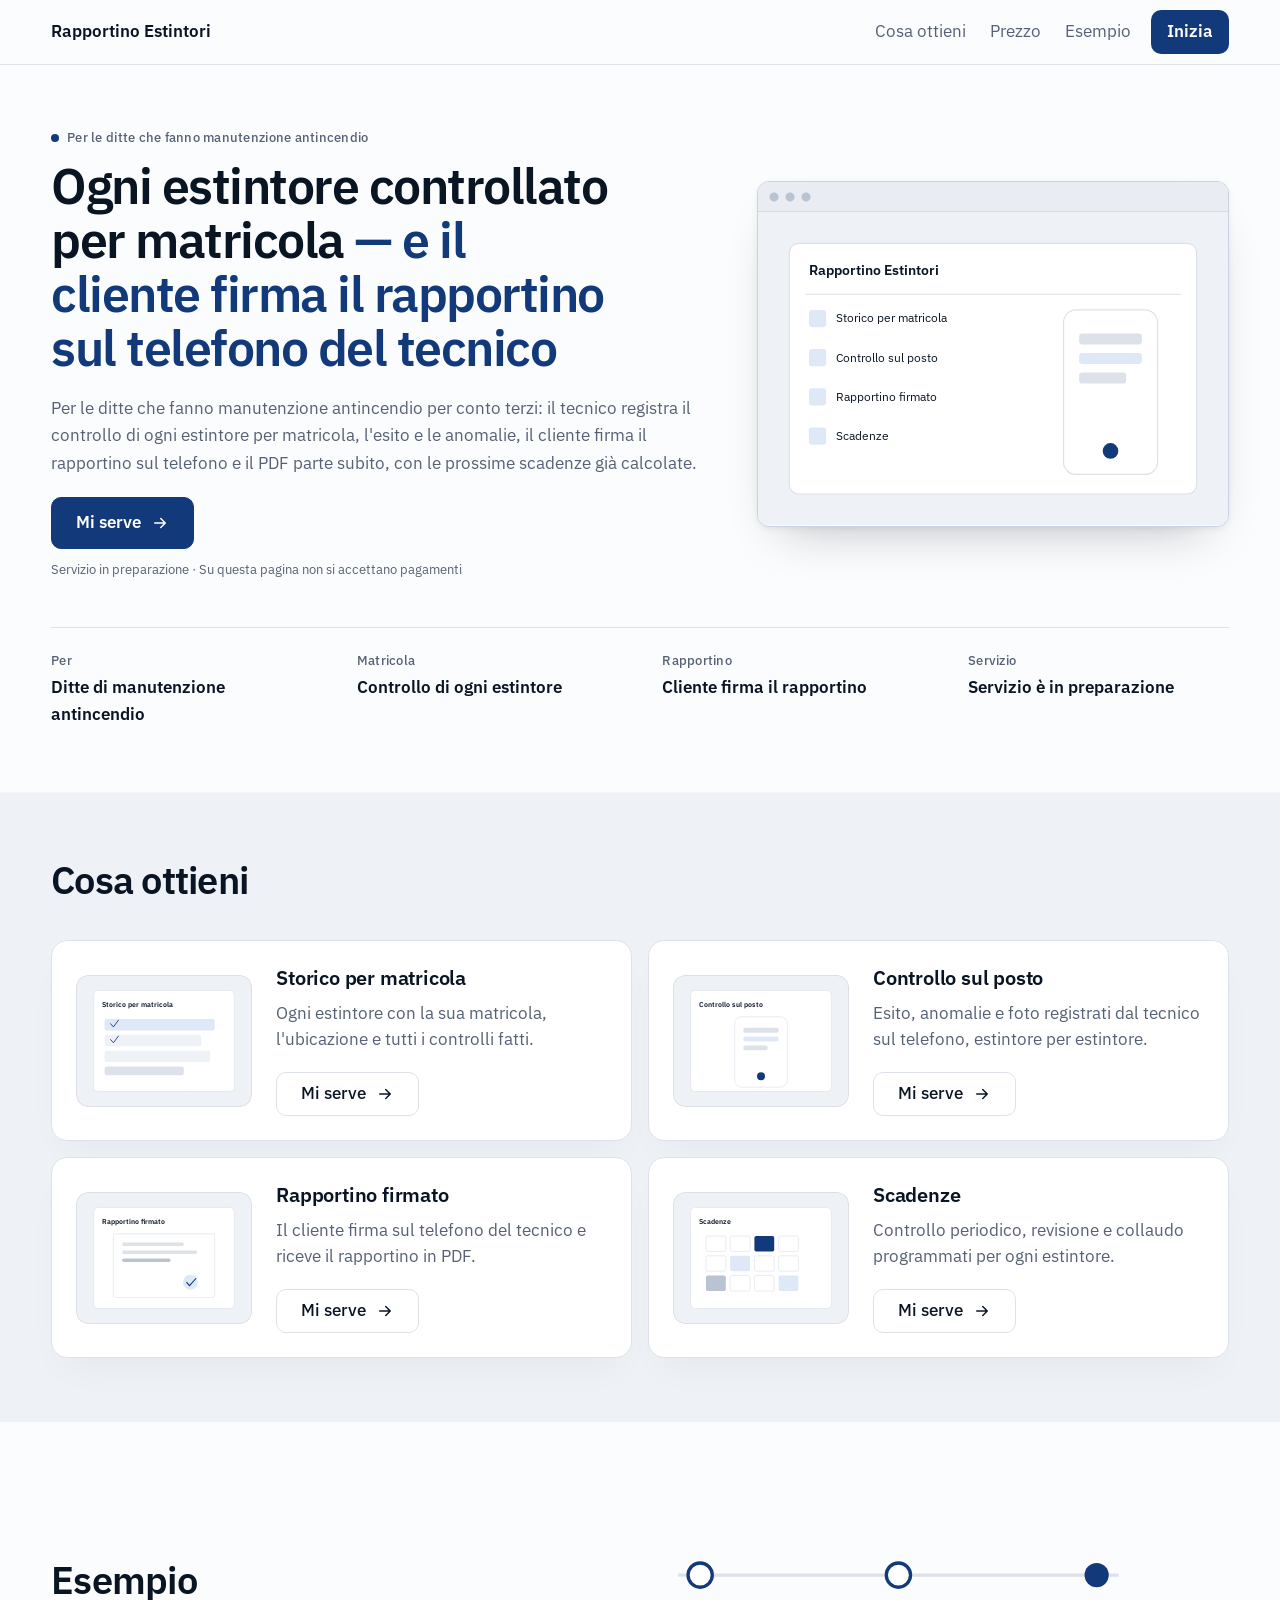
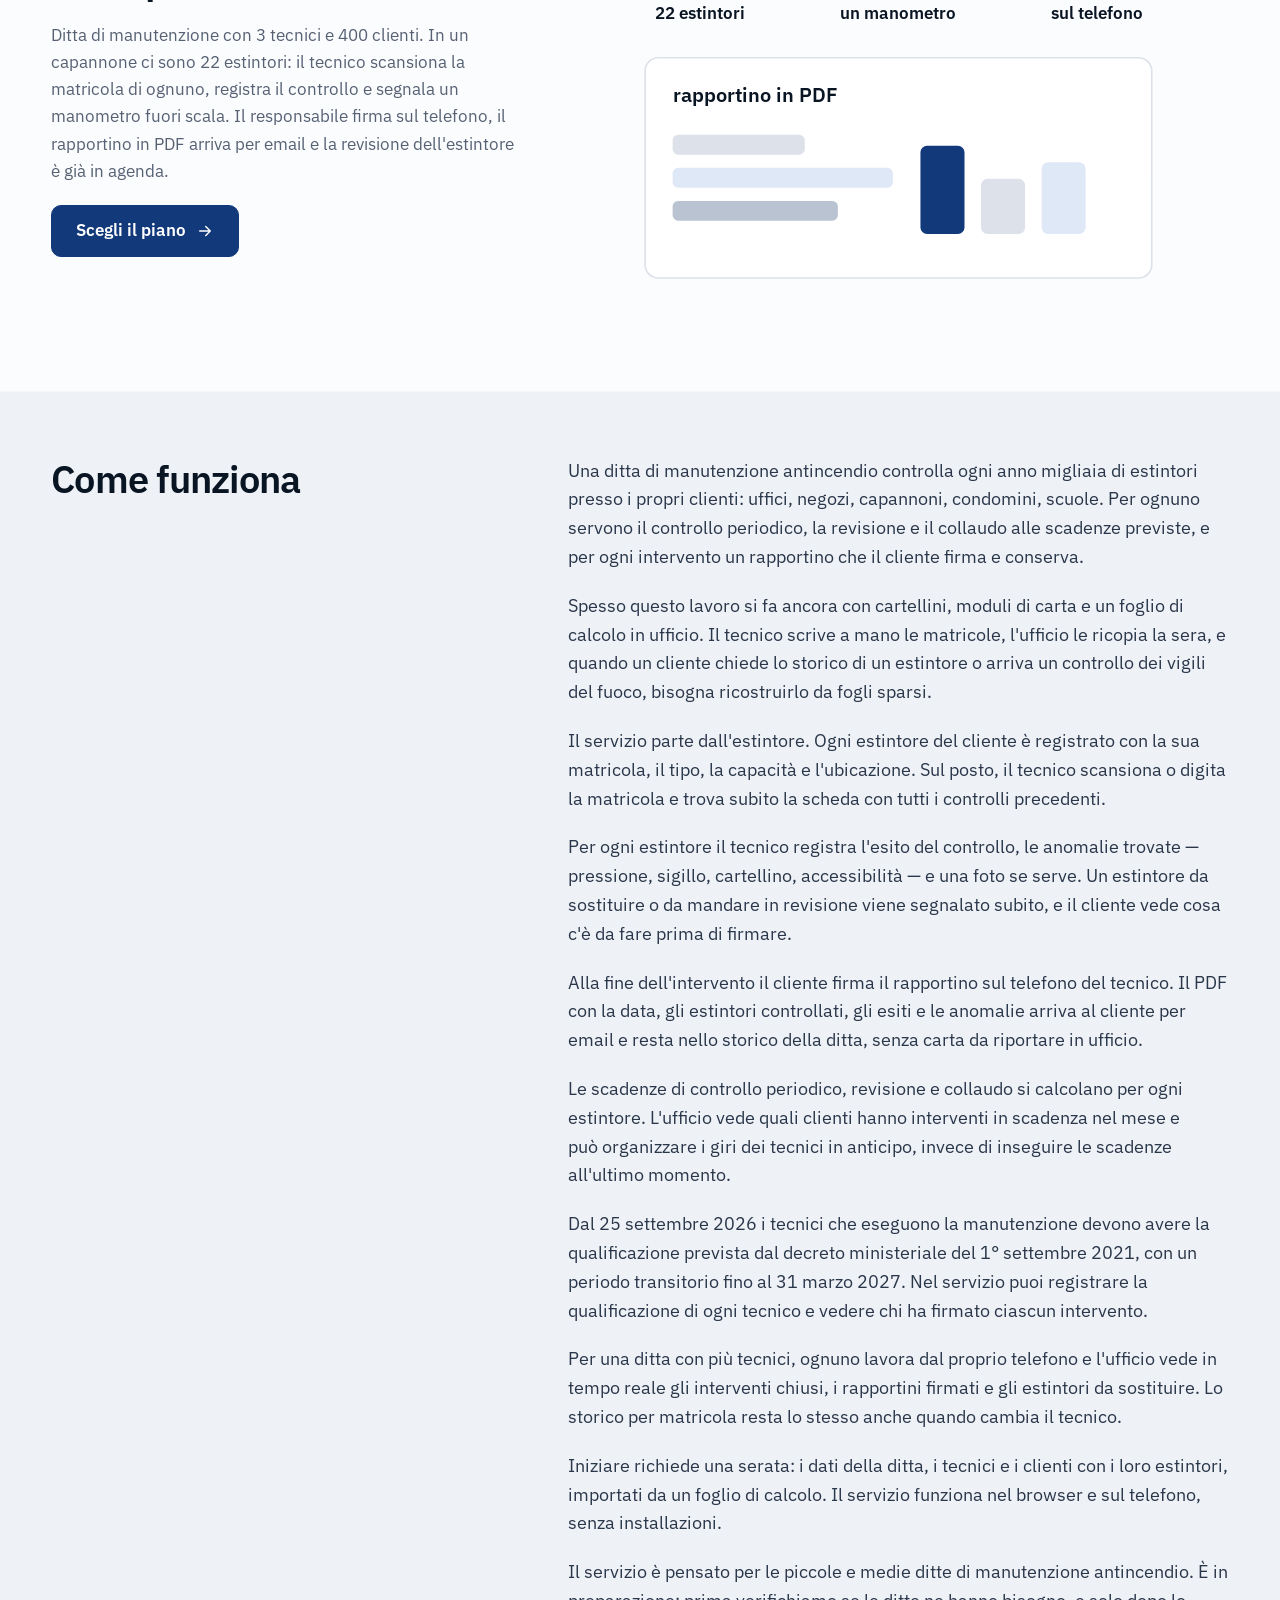
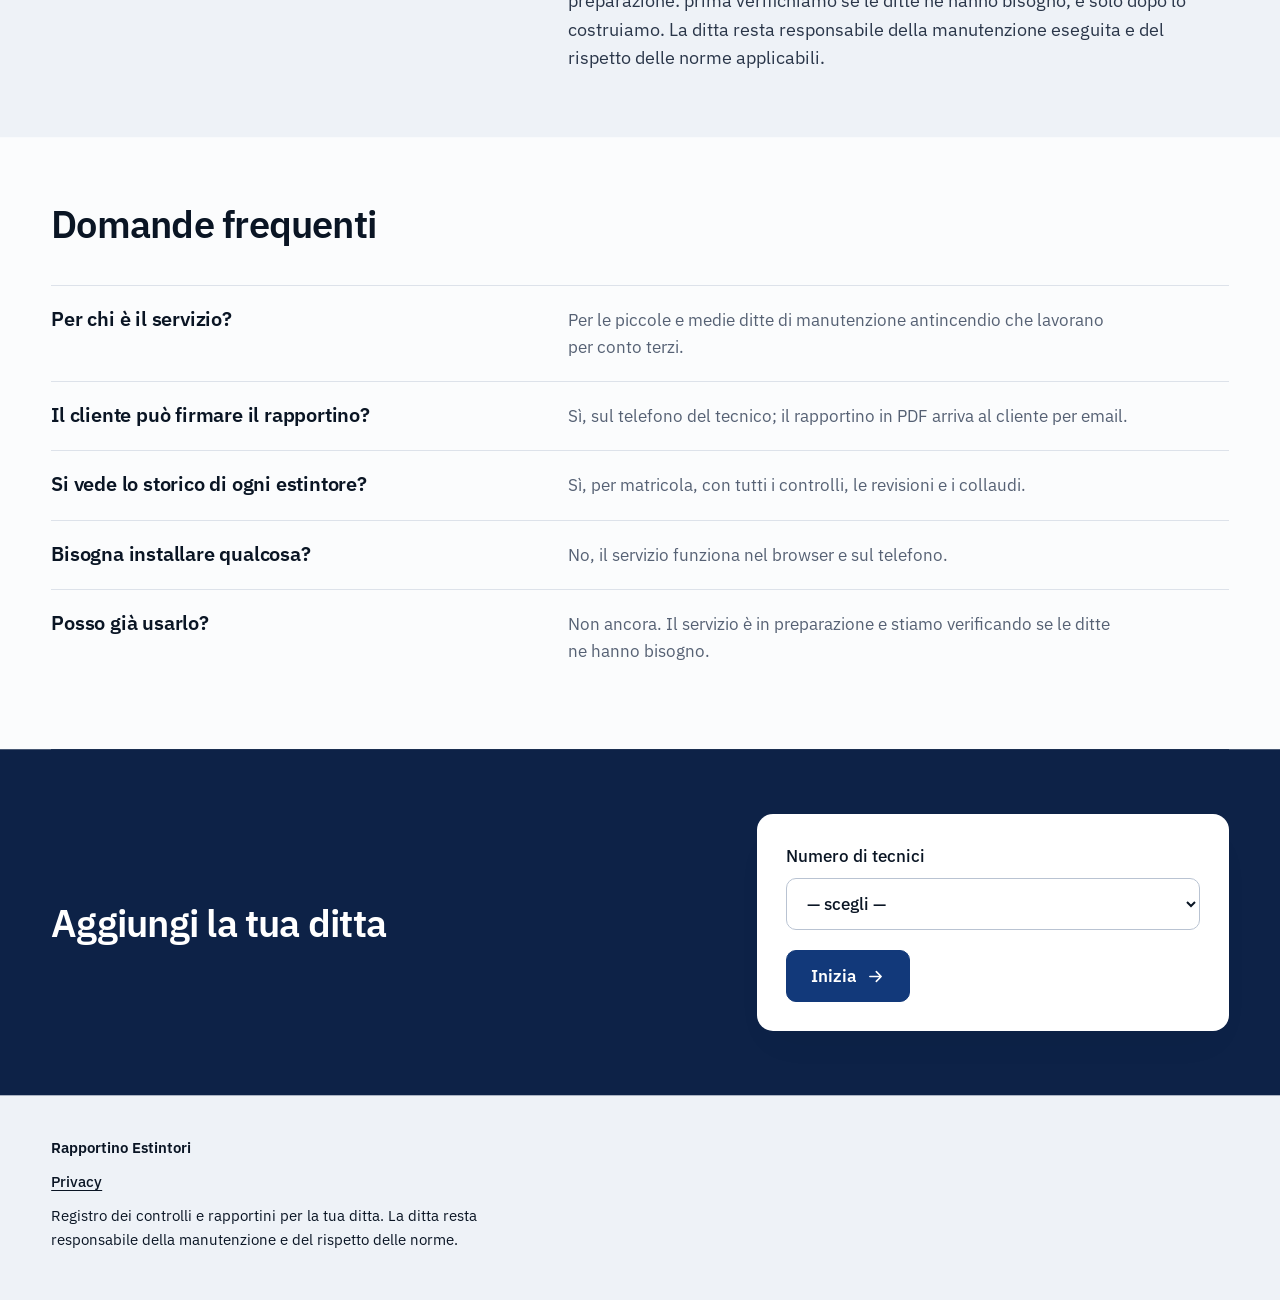
==== commit 9f17af13: "Main page: design sample (rollout) Co-Authored-By: Claude Fable 5.2 <noreply@anthropic.com>" ====
--- a/index.html
+++ b/index.html
@@ -15,6 +15,10 @@
 <meta name="description" content="Per le ditte di manutenzione antincendio: controllo di ogni estintore per matricola sul telefono e rapportino PDF firmato dal cliente.">
 <link rel="icon" href="favicon.svg">
 <link rel="stylesheet" href="style.css">
+<link rel="preconnect" href="https://fonts.googleapis.com">
+<link rel="preconnect" href="https://fonts.gstatic.com" crossorigin>
+<link rel="stylesheet" href="https://fonts.googleapis.com/css2?family=IBM+Plex+Sans:wght@400;500;600&display=swap">
+<link rel="stylesheet" href="variant.css">
 <script src="smoke.js" defer></script>
 <!-- faq-jsonld:start -->
 <script type="application/ld+json">
@@ -73,38 +77,68 @@
 height="0" width="0" style="display:none;visibility:hidden"></iframe></noscript>
 <!-- End Google Tag Manager (noscript) -->
 
-<header><div class="wrap">
-  <div class="logo"><a href="index.html" data-ev="click_logo_home">Rapportino Estintori</a></div>
-  <nav class="top"><a href="#cosa" data-ev="click_nav_cosa">Cosa ottieni</a><a href="price.html" data-ev="click_nav_prezzo">Prezzo</a><a href="#esempio" data-ev="click_nav_esempio">Esempio</a><a href="#start" data-ev="click_nav_start">Inizia</a></nav>
+<header><div class="shell">
+  <a class="home" href="index.html" data-ev="click_logo_home">Rapportino Estintori</a>
+  <nav><a href="#cosa" data-ev="click_nav_cosa">Cosa ottieni</a><a href="price.html" data-ev="click_nav_prezzo">Prezzo</a><a href="#esempio" data-ev="click_nav_esempio">Esempio</a><a href="#start" data-ev="click_nav_start">Inizia</a></nav>
 </div></header>
 
-<div class="wrap">
-  <div class="hero">
-    <h1>Ogni estintore controllato per matricola — e il cliente firma il rapportino sul telefono del tecnico</h1>
-    <p class="sub">Per le ditte che fanno manutenzione antincendio per conto terzi: il tecnico registra il controllo di ogni estintore per matricola, l'esito e le anomalie, il cliente firma il rapportino sul telefono e il PDF parte subito, con le prossime scadenze già calcolate.</p>
-    <a class="cta" href="price.html" data-ev="cta_click">Mi serve</a>
-    <p class="cta-note">Servizio in preparazione · Su questa pagina non si accettano pagamenti</p>
-  </div>
+<main class="shell">
+  <section class="split">
+    <div class="stack">
+      <p class="meta rise"><span class="dot"></span> Per le ditte che fanno manutenzione antincendio</p>
+      <h1 class="rise" style="--i:1" data-len="long">Ogni estintore controllato per matricola&nbsp;<span class="soft">— e il cliente firma il rapportino sul telefono del tecnico</span></h1>
+      <p class="rise" style="--i:2">Per le ditte che fanno manutenzione antincendio per conto terzi: il tecnico registra il controllo di ogni estintore per matricola, l'esito e le anomalie, il cliente firma il rapportino sul telefono e il PDF parte subito, con le prossime scadenze già calcolate.</p>
+      <a class="button rise" style="--i:3" href="price.html" data-ev="cta_click">Mi serve</a>
+      <p class="meta rise" style="--i:4">Servizio in preparazione · Su questa pagina non si accettano pagamenti</p>
+    </div>
+    <figure class="window rise" style="--i:2"><svg aria-hidden="true" focusable="false" class="shot" xmlns="http://www.w3.org/2000/svg" viewBox="0 0 1200 800"><rect width="1200" height="800" fill="#eef2f7" /><rect x="80" y="80" width="1040" height="640" rx="24" fill="#ffffff" stroke="#dde2ea" stroke-width="3" /><text x="130" y="160" font-size="36" font-weight="600" fill="#0a1524">Rapportino Estintori</text><line x1="120" y1="210" x2="1080" y2="210" stroke="#dde2ea" stroke-width="3" /><rect x="130" y="250" width="44" height="44" rx="8" fill="#dfe8f7" /><text x="200" y="282" font-size="30" fill="#0a1524">Storico per matricola</text><rect x="130" y="350" width="44" height="44" rx="8" fill="#dfe8f7" /><text x="200" y="382" font-size="30" fill="#0a1524">Controllo sul posto</text><rect x="130" y="450" width="44" height="44" rx="8" fill="#dfe8f7" /><text x="200" y="482" font-size="30" fill="#0a1524">Rapportino firmato</text><rect x="130" y="550" width="44" height="44" rx="8" fill="#dfe8f7" /><text x="200" y="582" font-size="30" fill="#0a1524">Scadenze</text><rect x="780" y="250" width="240" height="420" rx="32" fill="#ffffff" stroke="#dde2ea" stroke-width="3" /><rect x="820" y="310" width="160" height="28" rx="8" fill="#dde2ea" /><rect x="820" y="360" width="160" height="28" rx="8" fill="#dfe8f7" /><rect x="820" y="410" width="120" height="28" rx="8" fill="#dde2ea" /><circle cx="900" cy="610" r="20" fill="#12397a" /></svg></figure>
+    <dl class="facts">
+      <div><dt>Per</dt><dd>Ditte di manutenzione antincendio</dd></div>
+      <div><dt>Matricola</dt><dd>Controllo di ogni estintore</dd></div>
+      <div><dt>Rapportino</dt><dd>Cliente firma il rapportino</dd></div>
+      <div><dt>Servizio</dt><dd>Servizio è in preparazione</dd></div>
+    </dl>
+  </section>
 
   <section id="cosa" data-view="features_view">
-    <h2>Cosa ottieni</h2>
-    <div class="grid">
-      <div class="card"><b>Storico per matricola</b><span>Ogni estintore con la sua matricola, l'ubicazione e tutti i controlli fatti.</span><br><a class="btn" href="price.html" data-ev="feature_matricola">Mi serve</a></div>
-      <div class="card"><b>Controllo sul posto</b><span>Esito, anomalie e foto registrati dal tecnico sul telefono, estintore per estintore.</span><br><a class="btn" href="price.html" data-ev="feature_controllo">Mi serve</a></div>
-      <div class="card"><b>Rapportino firmato</b><span>Il cliente firma sul telefono del tecnico e riceve il rapportino in PDF.</span><br><a class="btn" href="price.html" data-ev="feature_rapportino">Mi serve</a></div>
-      <div class="card"><b>Scadenze</b><span>Controllo periodico, revisione e collaudo programmati per ogni estintore.</span><br><a class="btn" href="price.html" data-ev="feature_scadenze">Mi serve</a></div>
+    <div class="stack"><h2>Cosa ottieni</h2></div>
+    <div class="bento">
+      <article class="tile stack reveal">
+        <div class="art"><svg aria-hidden="true" focusable="false" xmlns="http://www.w3.org/2000/svg" viewBox="0 0 800 600"><rect width="800" height="600" fill="#eef2f7" /><rect x="80" y="70" width="640" height="460" rx="22" fill="#ffffff" stroke="#dde2ea" stroke-width="3" /><text x="120" y="145" font-size="32" font-weight="600" fill="#0a1524">Storico per matricola</text><rect x="130" y="200" width="500" height="52" rx="10" fill="#dfe8f7" /><rect x="130" y="272" width="440" height="52" rx="10" fill="#eef2f7" /><rect x="130" y="344" width="480" height="52" rx="10" fill="#eef2f7" /><rect x="130" y="416" width="360" height="40" rx="10" fill="#dde2ea" /><polyline points="156,220 170,236 194,204" fill="none" stroke="#12397a" stroke-width="4" /><polyline points="156,292 170,308 194,276" fill="none" stroke="#12397a" stroke-width="4" /></svg></div>
+        <h3>Storico per matricola</h3><p>Ogni estintore con la sua matricola, l'ubicazione e tutti i controlli fatti.</p>
+        <a class="button quiet" href="price.html" data-ev="feature_matricola">Mi serve</a>
+      </article>
+      <article class="tile stack reveal">
+        <div class="art"><svg aria-hidden="true" focusable="false" xmlns="http://www.w3.org/2000/svg" viewBox="0 0 800 600"><rect width="800" height="600" fill="#eef2f7" /><rect x="80" y="70" width="640" height="460" rx="22" fill="#ffffff" stroke="#dde2ea" stroke-width="3" /><text x="120" y="145" font-size="32" font-weight="600" fill="#0a1524">Controllo sul posto</text><rect x="280" y="190" width="240" height="320" rx="32" fill="#ffffff" stroke="#dde2ea" stroke-width="3" /><rect x="320" y="240" width="160" height="22" rx="8" fill="#dde2ea" /><rect x="320" y="280" width="160" height="22" rx="8" fill="#dfe8f7" /><rect x="320" y="320" width="110" height="22" rx="8" fill="#dde2ea" /><circle cx="400" cy="460" r="18" fill="#12397a" /></svg></div>
+        <h3>Controllo sul posto</h3><p>Esito, anomalie e foto registrati dal tecnico sul telefono, estintore per estintore.</p>
+        <a class="button quiet" href="price.html" data-ev="feature_controllo">Mi serve</a>
+      </article>
+      <article class="tile stack reveal">
+        <div class="art"><svg aria-hidden="true" focusable="false" xmlns="http://www.w3.org/2000/svg" viewBox="0 0 800 600"><rect width="800" height="600" fill="#eef2f7" /><rect x="80" y="70" width="640" height="460" rx="22" fill="#ffffff" stroke="#dde2ea" stroke-width="3" /><text x="120" y="145" font-size="32" font-weight="600" fill="#0a1524">Rapportino firmato</text><rect x="170" y="190" width="460" height="290" rx="8" fill="#ffffff" stroke="#dde2ea" stroke-width="3" /><rect x="210" y="230" width="280" height="16" rx="8" fill="#dde2ea" /><rect x="210" y="266" width="340" height="16" rx="8" fill="#dde2ea" /><rect x="210" y="302" width="220" height="16" rx="8" fill="#b9c3d2" /><circle cx="520" cy="410" r="34" fill="#dfe8f7" /><polyline points="502,410 516,426 546,392" fill="none" stroke="#12397a" stroke-width="5" /></svg></div>
+        <h3>Rapportino firmato</h3><p>Il cliente firma sul telefono del tecnico e riceve il rapportino in PDF.</p>
+        <a class="button quiet" href="price.html" data-ev="feature_rapportino">Mi serve</a>
+      </article>
+      <article class="tile stack reveal">
+        <div class="art"><svg aria-hidden="true" focusable="false" xmlns="http://www.w3.org/2000/svg" viewBox="0 0 800 600"><rect width="800" height="600" fill="#eef2f7" /><rect x="80" y="70" width="640" height="460" rx="22" fill="#ffffff" stroke="#dde2ea" stroke-width="3" /><text x="120" y="145" font-size="32" font-weight="600" fill="#0a1524">Scadenze</text><rect x="150" y="200" width="90" height="70" rx="8" fill="#ffffff" stroke="#dde2ea" stroke-width="3" /><rect x="260" y="200" width="90" height="70" rx="8" fill="#ffffff" stroke="#dde2ea" stroke-width="3" /><rect x="370" y="200" width="90" height="70" rx="8" fill="#12397a" /><rect x="480" y="200" width="90" height="70" rx="8" fill="#ffffff" stroke="#dde2ea" stroke-width="3" /><rect x="150" y="290" width="90" height="70" rx="8" fill="#ffffff" stroke="#dde2ea" stroke-width="3" /><rect x="260" y="290" width="90" height="70" rx="8" fill="#dfe8f7" /><rect x="370" y="290" width="90" height="70" rx="8" fill="#ffffff" stroke="#dde2ea" stroke-width="3" /><rect x="480" y="290" width="90" height="70" rx="8" fill="#ffffff" stroke="#dde2ea" stroke-width="3" /><rect x="150" y="380" width="90" height="70" rx="8" fill="#b9c3d2" /><rect x="260" y="380" width="90" height="70" rx="8" fill="#ffffff" stroke="#dde2ea" stroke-width="3" /><rect x="370" y="380" width="90" height="70" rx="8" fill="#ffffff" stroke="#dde2ea" stroke-width="3" /><rect x="480" y="380" width="90" height="70" rx="8" fill="#dfe8f7" /></svg></div>
+        <h3>Scadenze</h3><p>Controllo periodico, revisione e collaudo programmati per ogni estintore.</p>
+        <a class="button quiet" href="price.html" data-ev="feature_scadenze">Mi serve</a>
+      </article>
     </div>
   </section>
 
-  <section id="esempio" data-view="example_view">
-    <h2>Esempio (dati di fantasia)</h2>
-    <p class="fine">Ditta di manutenzione con 3 tecnici e 400 clienti. In un capannone ci sono 22 estintori: il tecnico scansiona la matricola di ognuno, registra il controllo e segnala un manometro fuori scala. Il responsabile firma sul telefono, il rapportino in PDF arriva per email e la revisione dell'estintore è già in agenda.</p>
-    <a class="cta" href="price.html" data-ev="click_cta_after_example">Scegli il piano</a>
+  <section id="esempio" data-view="example_view" class="split flip">
+    <div class="stack">
+      <h2>Esempio</h2>
+      <p>Ditta di manutenzione con 3 tecnici e 400 clienti. In un capannone ci sono 22 estintori: il tecnico scansiona la matricola di ognuno, registra il controllo e segnala un manometro fuori scala. Il responsabile firma sul telefono, il rapportino in PDF arriva per email e la revisione dell'estintore è già in agenda.</p>
+    <a class="button" href="price.html" data-ev="click_cta_after_example">Scegli il piano</a>
+    </div>
+<svg aria-hidden="true" focusable="false" class="shot reveal" xmlns="http://www.w3.org/2000/svg" viewBox="0 0 1200 800"><rect width="1200" height="800" fill="#eef2f7" /><line x1="200" y1="160" x2="1000" y2="160" stroke="#dde2ea" stroke-width="6" /><circle cx="240" cy="160" r="22" fill="#ffffff" stroke="#12397a" stroke-width="6" /><circle cx="600" cy="160" r="22" fill="#ffffff" stroke="#12397a" stroke-width="6" /><circle cx="960" cy="160" r="22" fill="#12397a" /><text x="240" y="240" font-size="30" font-weight="600" fill="#0a1524" text-anchor="middle">22 estintori</text><text x="600" y="240" font-size="30" font-weight="600" fill="#0a1524" text-anchor="middle">un manometro</text><text x="960" y="240" font-size="30" font-weight="600" fill="#0a1524" text-anchor="middle">sul telefono</text><rect x="140" y="310" width="920" height="400" rx="24" fill="#ffffff" stroke="#dde2ea" stroke-width="3" /><text x="190" y="390" font-size="36" font-weight="600" fill="#0a1524">rapportino in PDF</text><rect x="190" y="450" width="240" height="36" rx="10" fill="#dde2ea" /><rect x="190" y="510" width="400" height="36" rx="10" fill="#dfe8f7" /><rect x="190" y="570" width="300" height="36" rx="10" fill="#b9c3d2" /><rect x="640" y="470" width="80" height="160" rx="12" fill="#12397a" /><rect x="750" y="530" width="80" height="100" rx="12" fill="#dde2ea" /><rect x="860" y="500" width="80" height="130" rx="12" fill="#dfe8f7" /></svg>
   </section>
 <!-- seo-tekst:start -->
-  <section id="opis">
-    <h2>Come funziona</h2>
-    <p>Una ditta di manutenzione antincendio controlla ogni anno migliaia di estintori presso i propri clienti: uffici, negozi, capannoni, condomini, scuole. Per ognuno servono il controllo periodico, la revisione e il collaudo alle scadenze previste, e per ogni intervento un rapportino che il cliente firma e conserva.</p>
+  <section id="opis" class="split flip">
+    <div class="stack"><h2>Come funziona</h2></div>
+    <div class="stack">
+      <p>Una ditta di manutenzione antincendio controlla ogni anno migliaia di estintori presso i propri clienti: uffici, negozi, capannoni, condomini, scuole. Per ognuno servono il controllo periodico, la revisione e il collaudo alle scadenze previste, e per ogni intervento un rapportino che il cliente firma e conserva.</p>
     <p>Spesso questo lavoro si fa ancora con cartellini, moduli di carta e un foglio di calcolo in ufficio. Il tecnico scrive a mano le matricole, l'ufficio le ricopia la sera, e quando un cliente chiede lo storico di un estintore o arriva un controllo dei vigili del fuoco, bisogna ricostruirlo da fogli sparsi.</p>
     <p>Il servizio parte dall'estintore. Ogni estintore del cliente è registrato con la sua matricola, il tipo, la capacità e l'ubicazione. Sul posto, il tecnico scansiona o digita la matricola e trova subito la scheda con tutti i controlli precedenti.</p>
     <p>Per ogni estintore il tecnico registra l'esito del controllo, le anomalie trovate — pressione, sigillo, cartellino, accessibilità — e una foto se serve. Un estintore da sostituire o da mandare in revisione viene segnalato subito, e il cliente vede cosa c'è da fare prima di firmare.</p>
@@ -114,31 +148,34 @@
     <p>Per una ditta con più tecnici, ognuno lavora dal proprio telefono e l'ufficio vede in tempo reale gli interventi chiusi, i rapportini firmati e gli estintori da sostituire. Lo storico per matricola resta lo stesso anche quando cambia il tecnico.</p>
     <p>Iniziare richiede una serata: i dati della ditta, i tecnici e i clienti con i loro estintori, importati da un foglio di calcolo. Il servizio funziona nel browser e sul telefono, senza installazioni.</p>
     <p>Il servizio è pensato per le piccole e medie ditte di manutenzione antincendio. È in preparazione: prima verifichiamo se le ditte ne hanno bisogno, e solo dopo lo costruiamo. La ditta resta responsabile della manutenzione eseguita e del rispetto delle norme applicabili.</p>
+    </div>
   </section>
   <section id="faq">
-    <h2>Domande frequenti</h2>
-    <h3>Per chi è il servizio?</h3>
-    <p>Per le piccole e medie ditte di manutenzione antincendio che lavorano per conto terzi.</p>
-    <h3>Il cliente può firmare il rapportino?</h3>
-    <p>Sì, sul telefono del tecnico; il rapportino in PDF arriva al cliente per email.</p>
-    <h3>Si vede lo storico di ogni estintore?</h3>
-    <p>Sì, per matricola, con tutti i controlli, le revisioni e i collaudi.</p>
-    <h3>Bisogna installare qualcosa?</h3>
-    <p>No, il servizio funziona nel browser e sul telefono.</p>
-    <h3>Posso già usarlo?</h3>
-    <p>Non ancora. Il servizio è in preparazione e stiamo verificando se le ditte ne hanno bisogno.</p>
+    <div class="stack"><h2>Domande frequenti</h2></div>
+    <div class="rows">
+      <div class="split flip"><h3>Per chi è il servizio?</h3><p>Per le piccole e medie ditte di manutenzione antincendio che lavorano per conto terzi.</p></div>
+      <div class="split flip"><h3>Il cliente può firmare il rapportino?</h3><p>Sì, sul telefono del tecnico; il rapportino in PDF arriva al cliente per email.</p></div>
+      <div class="split flip"><h3>Si vede lo storico di ogni estintore?</h3><p>Sì, per matricola, con tutti i controlli, le revisioni e i collaudi.</p></div>
+      <div class="split flip"><h3>Bisogna installare qualcosa?</h3><p>No, il servizio funziona nel browser e sul telefono.</p></div>
+      <div class="split flip"><h3>Posso già usarlo?</h3><p>Non ancora. Il servizio è in preparazione e stiamo verificando se le ditte ne hanno bisogno.</p></div>
+    </div>
   </section>
 <!-- seo-tekst:end -->
-  <section id="start" data-view="start_view">
-    <h2>Aggiungi la tua ditta</h2>
-    <p><label>Numero di tecnici<br><select data-ev-focus="form_start" style="margin-top:6px;padding:8px;font-size:16px"><option value="">— scegli —</option><option>1</option><option>2–3</option><option>4–10</option><option>Più di 10</option></select></label></p>
-    <a class="cta" href="price.html" data-ev="form_submit_click">Inizia</a>
+  <section id="start" data-view="start_view" class="split">
+    <div class="stack">
+      <h2>Aggiungi la tua ditta</h2>
+    </div>
+    <div class="tile stack">
+      <label>Numero di tecnici<select data-ev-focus="form_start"><option value="">— scegli —</option><option>1</option><option>2–3</option><option>4–10</option><option>Più di 10</option></select></label>
+      <a class="button" href="price.html" data-ev="form_submit_click">Inizia</a>
+    </div>
   </section>
-</div>
+</main>
 
-<footer><div class="wrap">
+<footer><div class="shell">
+  <p><b>Rapportino Estintori</b></p>
   <p><a href="privacy.html" data-ev="click_legal_privacy">Privacy</a></p>
-  <p class="muted">Registro dei controlli e rapportini per la tua ditta. La ditta resta responsabile della manutenzione e del rispetto delle norme.</p>
+  <p>Registro dei controlli e rapportini per la tua ditta. La ditta resta responsabile della manutenzione e del rispetto delle norme.</p>
 </div></footer>
 
 </body>
--- a/variant.css
+++ b/variant.css
@@ -0,0 +1,210 @@
+/* Final sample v13 — one layer (СМ-45): tokens in :root, then general rules.
+   Owner's ten choices: layout 17 · IBM Plex Sans · navy palette · background 06 (grey bands, dark form band) ·
+   shape 02 (medium radius) · cards 05 (2×2, picture on the side) · hero 07 (picture in a window frame) ·
+   density 02 (compact) · header 07 (button in header, light-grey footer) · motion 04 (load cascade only).
+   Four commands on top: polish (whole) · emil-design-eng (interaction layer, no image placeholder colour) ·
+   mobile-native (safe areas, footer press) · typeset (measure, leading and tracking per role, fallback face). */
+
+/* fallback with Plex metrics: the swap from Segoe UI / Arial does not reflow lines */
+@font-face { font-family: "Plex Fallback"; src: local("Segoe UI"), local("Arial"); size-adjust: 101.7%; ascent-override: 100.8%; descent-override: 27%; line-gap-override: 0%; }
+
+:root {
+  /* colour — one blue accent; white text on it passes AA */
+  --canvas: #fbfcfd;
+  --surface: #ffffff;
+  --ink: #0a1524;
+  --steel: #566174;
+  --line: #dde2ea;
+  --line-strong: #b9c3d2;
+  --accent: #12397a;
+  --accent-hover: #0d2247;              /* the dark band colour, no new hue */
+  --accent-wash: #dfe8f7;
+  --focus: #2f6fd6;
+  --band-grey: #eef2f7;
+  --band-dark: #0d2247;
+  --shadow: 0 20px 40px -15px rgba(0, 0, 0, .05);
+  /* type — one family; the larger the type, the tighter tracking and leading */
+  --font-sans: "IBM Plex Sans", "Plex Fallback", "Segoe UI", system-ui, sans-serif;
+  --text-display: clamp(2.25rem, 5vw, 3.75rem);
+  --text-h2: clamp(1.75rem, 3vw, 2.5rem);
+  --text-h3: 1.25rem;
+  --text-body: 1.0625rem;
+  --text-meta: .8125rem;
+  --tracking-display: -.03em;
+  --tracking: -.02em;
+  --tracking-h3: -.01em;
+  --leading-display: 1.08;
+  --leading-tight: 1.15;
+  --leading-h3: 1.3;
+  --leading-body: 1.6;                  /* 1.55 on phones */
+  --leading-snug: 1.5;                  /* short measure in cards */
+  --measure: 56ch;                      /* about 70 characters of Plex per line */
+  --measure-lead: 41.5rem;               /* hero lead keeps two lines at 1280; rem, because ch on an animated element can resolve against the fallback face */
+  /* space, shape */
+  --max: 1400px;
+  --gutter: clamp(1rem, 4vw, 4rem);
+  --section: 4rem;                      /* 3rem on phones */
+  --gap: clamp(1.5rem, 3.5vw, 3.5rem);
+  --head-gap: clamp(1.75rem, 3vw, 2.5rem);
+  --pad-card: 1.75rem;                  /* 1.5rem on phones */
+  --radius-card: 1rem;
+  --radius-inner: .75rem;
+  --radius-control: .625rem;            /* fields, buttons, header links */
+  --header-h: 65px;                     /* sticky header with its border; 57px on phones */
+  /* motion — UI feedback under 300ms */
+  --ease-out: cubic-bezier(.23, 1, .32, 1);
+  --dur: .15s;                          /* hover, colour */
+  --dur-press: .16s;
+  --dur-rise: .5s;                      /* first-screen cascade item */
+  --stagger: 60ms;
+  --press: .97;
+  --arrow: url("data:image/svg+xml,%3Csvg xmlns='http://www.w3.org/2000/svg' viewBox='0 0 24 24' fill='none' stroke='%23000' stroke-width='2' stroke-linecap='round' stroke-linejoin='round'%3E%3Cpath d='M5 12h14M13 6l6 6-6 6'/%3E%3C/svg%3E");
+}
+@media (max-width: 767px) {
+  :root { --section: 3rem; --gap: max(2rem, 5vw); --pad-card: 1.5rem; --leading-body: 1.55; --header-h: 57px; }
+}
+
+/* base */
+*, *::before, *::after { box-sizing: border-box; }
+html { scroll-behavior: smooth; scroll-padding-top: var(--header-h); -webkit-text-size-adjust: 100%; text-size-adjust: 100%; }
+body { margin: 0; background: var(--canvas); color: var(--ink); font: 400 var(--text-body)/var(--leading-body) var(--font-sans); -webkit-font-smoothing: antialiased; -moz-osx-font-smoothing: grayscale; text-rendering: optimizeLegibility; font-synthesis: none; }
+h1, h2, h3 { margin: 0; color: var(--ink); font-weight: 600; letter-spacing: var(--tracking); line-height: var(--leading-tight); text-wrap: balance; }
+h1 { font-size: var(--text-display); letter-spacing: var(--tracking-display); line-height: var(--leading-display); }
+/* long headlines (German, Polish, Russian…): the page sets data-len on h1 — long: over 70 characters, xlong: over 100 */
+h1[data-len="long"] { --text-display: clamp(2.125rem, 4vw, 3.125rem); }
+h1[data-len="xlong"] { --text-display: clamp(2rem, 3.6vw, 2.875rem); }
+h3, dd { hyphens: auto; hyphenate-limit-chars: 12 4 4; }   /* long words in narrow cards and facts; the headline is not hyphenated */
+h2 { font-size: var(--text-h2); }
+h3 { font-size: var(--text-h3); letter-spacing: var(--tracking-h3); line-height: var(--leading-h3); }
+p { margin: 0; color: var(--steel); max-width: var(--measure); }
+h1 + p { max-width: var(--measure-lead); }
+p, dd { text-wrap: pretty; }
+h1, h2, h3, p, dd { overflow-wrap: anywhere; }   /* anywhere, not break-word: it also shrinks the column's minimum width */
+.tile p { hyphens: auto; }
+b { font-weight: 600; color: var(--ink); }
+a { color: inherit; text-decoration-thickness: from-font; text-underline-offset: .2em; }
+img { max-width: 100%; -webkit-user-drag: none; }
+::selection { background: var(--accent-wash); color: var(--ink); }
+:focus-visible, select:focus { outline: 2px solid var(--focus); outline-offset: 3px; }
+select:focus:not(:focus-visible) { outline: 0; }
+
+/* layout */
+.shell { max-width: var(--max); margin: 0 auto; padding: 0 max(var(--gutter), env(safe-area-inset-right, 0px)) 0 max(var(--gutter), env(safe-area-inset-left, 0px)); }
+section { padding: var(--section) 0; border-top: 1px solid transparent; }   /* 1px seam between blocks */
+main > section:first-child { border-top: 0; }
+main > section:not(.split) > * + * { margin-top: var(--head-gap); }
+.split { display: grid; grid-template-columns: var(--cols, minmax(0, 7fr) minmax(0, 5fr)); gap: 1.5rem var(--gap); }
+.flip { --cols: minmax(0, 5fr) minmax(0, 7fr); }
+.split:has(> .stack + p) { --cols: minmax(0, 1fr); row-gap: .625rem; }   /* a bare sub-line sits under its heading */
+section.split > .stack:first-child { align-self: center; }                 /* the shorter side centres against the taller */
+.stack { display: grid; gap: 1.25rem; align-content: start; justify-items: start; }
+.split > *, .stack > *, .bento > * { min-width: 0; }   /* a long word must wrap inside its column, not widen it (rollout: German pages) */
+.stack > .meta + :is(h1, h2) { margin-top: -.5rem; }                       /* eyebrow belongs to its heading */
+.stack > h3 + p { margin-top: -.625rem; }                                  /* card title belongs to its text */
+.bento { display: grid; grid-template-columns: repeat(2, minmax(0, 1fr)); gap: 1rem; }
+
+/* block backgrounds: grey bands, one dark form band (full-bleed) */
+main > section:has(> .bento), #opis { --band: var(--band-grey); }   /* cards block by structure: every page has its own id */
+#start { --band: var(--band-dark); --ink: #ffffff; --steel: #c3cee2; --accent-wash: rgba(255, 255, 255, .12); --focus: #9dbcf5; color: var(--ink); }
+main > section:has(> .bento), #opis, #start { background: var(--band); box-shadow: 0 0 0 100vmax var(--band); clip-path: inset(0 -100vmax); }
+#start .tile { --ink: #0a1524; --steel: #566174; --accent-wash: #dfe8f7; --focus: #2f6fd6; color: var(--ink); border-color: transparent; }
+#start .tile select { border-color: var(--line-strong); }
+
+/* long text: heading on the left, one column of text on the right, darker and larger than card text */
+#opis > .stack:first-child { align-self: start; }
+#opis > .stack + .stack > p { color: #2a3649; font-size: 1.125rem; max-width: 62ch; }
+
+/* header, footer */
+header { position: sticky; top: 0; z-index: 10; background: rgba(251, 252, 253, .86); -webkit-backdrop-filter: blur(12px); backdrop-filter: blur(12px); border-bottom: 1px solid var(--line); }
+header .shell { display: flex; flex-wrap: wrap; align-items: center; justify-content: space-between; min-height: 64px; }
+header nav { display: flex; flex-wrap: wrap; }
+header a { display: inline-flex; align-items: center; min-height: 44px; padding: 0 .75rem; border-radius: var(--radius-control); color: var(--steel); text-decoration: none; transition: background-color var(--dur) ease, color var(--dur) ease, transform var(--dur-press) var(--ease-out); }
+header a:active { color: var(--ink); }
+header .home { margin-left: -.75rem; color: var(--ink); font-weight: 600; }
+header nav a:last-child { margin-left: .5rem; padding: 0 1rem; background: var(--accent); color: #fff; font-weight: 600; }
+header nav a:last-child:active { color: #fff; }
+footer { padding: 2.5rem 0 calc(3rem + env(safe-area-inset-bottom, 0px)); background: var(--band-grey); color: var(--ink); border-top: 1px solid var(--line); font-size: .9375rem; }
+footer a, footer p { color: var(--ink); }
+footer a { display: inline-flex; align-items: center; min-height: 44px; font-weight: 500; transition: color var(--dur) ease, opacity var(--dur) ease; }
+
+/* components */
+.meta { display: inline-flex; align-items: center; gap: .5rem; font: 500 var(--text-meta)/1.4 var(--font-sans); letter-spacing: .02em; color: var(--steel); }
+.button + .meta { margin-top: -.5rem; font-weight: 400; letter-spacing: 0; }   /* note under a button reads as body text */
+.soft { color: var(--steel); }
+h1 .soft { color: var(--accent); }   /* the benefit half of the headline: accent, not grey */
+.dot { width: 8px; height: 8px; flex: none; border-radius: 50%; background: var(--accent); }
+.button { display: inline-flex; align-items: center; justify-content: center; gap: .6rem; min-height: 52px; padding: 0 1.5rem; border: 1px solid var(--accent); border-radius: var(--radius-control); background: var(--accent); color: #ffffff; font-weight: 600; text-decoration: none; transition: transform var(--dur-press) var(--ease-out), background-color var(--dur) ease, border-color var(--dur) ease; }
+.button::after { content: ""; width: 1.1em; height: 1.1em; background: currentColor; -webkit-mask: var(--arrow) center / contain no-repeat; mask: var(--arrow) center / contain no-repeat; transition: transform var(--dur-press) var(--ease-out); }
+.button.quiet { min-height: 44px; border-color: var(--line); background: var(--surface); color: var(--ink); font-weight: 500; }
+.button:active, header nav a:last-child:active { transform: scale(var(--press)); }
+header a, .button, footer a, select, label { -webkit-tap-highlight-color: transparent; touch-action: manipulation; }
+header a, .button { -webkit-user-select: none; user-select: none; }
+.tile { padding: var(--pad-card); background: var(--surface); border: 1px solid var(--line); border-radius: var(--radius-card); box-shadow: var(--shadow); }
+.tile p { line-height: var(--leading-snug); }
+.art { width: 100%; aspect-ratio: 4 / 3; overflow: hidden; border-radius: var(--radius-inner); background: var(--canvas); }
+.art img, .art svg { display: block; width: 100%; height: 100%; object-fit: cover; border-radius: inherit; }   /* picture: image file or inline drawing */
+.art img, .art svg { outline: 1px solid rgba(10, 21, 36, .08); outline-offset: -1px; }   /* hairline so pale pictures do not melt into the card */
+.shot { display: block; align-self: center; width: 100%; height: auto; aspect-ratio: 3 / 2; object-fit: cover; border-radius: var(--radius-card); }   /* no frame of its own: the drawing already has cards inside */
+.window { margin: 0; align-self: center; overflow: hidden; background: var(--surface); border: 1px solid #c9d2e0; border-radius: var(--radius-inner); box-shadow: 0 24px 48px -26px rgba(10, 21, 36, .30), 0 2px 6px rgba(10, 21, 36, .06); }
+.window::before { content: ""; display: block; height: 30px; border-bottom: 1px solid #d5dbe6;
+  background: radial-gradient(circle at 16px 15px, var(--line-strong) 4px, transparent 5px), radial-gradient(circle at 32px 15px, var(--line-strong) 4px, transparent 5px),
+    radial-gradient(circle at 48px 15px, var(--line-strong) 4px, transparent 5px), #e9edf3; }
+.window .shot { border-radius: 0; }
+svg.shot:not(.window *) > rect:first-child { fill: none; }   /* example drawing: no grey panel behind its cards — one frame level less */
+.facts { grid-column: 1 / -1; display: grid; grid-template-columns: repeat(4, minmax(0, 1fr)); gap: 1rem var(--gap); margin: 1.5rem 0 0; padding-top: 1.5rem; border-top: 1px solid var(--line); }
+.facts dt { font: 500 var(--text-meta)/1.4 var(--font-sans); letter-spacing: .02em; color: var(--steel); }
+.facts dd { margin: .25rem 0 0; font-weight: 600; }
+.rows > * { align-items: baseline; padding: 1.25rem 0; border-top: 1px solid var(--line); }   /* question and answer share a baseline */
+label { display: grid; gap: .5rem; width: 100%; font-weight: 500; }
+select { width: 100%; min-width: 0; min-height: 52px; padding: 0 1rem; font: inherit; color: var(--ink); background: var(--surface); border: 1px solid var(--line); border-radius: var(--radius-control); accent-color: var(--accent); }
+select, label { cursor: pointer; }
+
+/* cards from 768px: picture on the side; on tablets it yields width to the text */
+@media (min-width: 768px) {
+  .tile:has(> .art) { grid-template-columns: minmax(0, 11rem) minmax(0, 1fr); column-gap: 1.5rem; align-items: center; padding: 1.5rem; }
+  .tile > .art { grid-row: 1 / span 3; }
+  .tile:has(> .art) > :not(.art) { grid-column: 2; }
+}
+@media (min-width: 768px) and (max-width: 1023px) {
+  .facts { grid-template-columns: repeat(2, minmax(0, 1fr)); }
+  .tile:has(> .art) { grid-template-columns: minmax(0, 6rem) minmax(0, 1fr); column-gap: 1rem; }
+}
+
+/* phones: one column; header = name + button in one row, section links hidden */
+@media (max-width: 767px) {
+  .split, .bento { grid-template-columns: minmax(0, 1fr); }
+  h1, h2 { hyphens: auto; }   /* phones: a word longer than the line is hyphenated */
+  .facts { grid-template-columns: repeat(2, minmax(0, 1fr)); }
+  .button { width: 100%; }
+  header .shell { flex-wrap: nowrap; min-height: 56px; }
+  header nav a:not(:last-child) { display: none; }
+  header nav a:last-child { min-height: 40px; margin: 0; }
+}
+
+/* hover only where there is a real pointer: a tap must not leave a stuck hover */
+@media (hover: hover) and (pointer: fine) {
+  header a:hover { color: var(--ink); background: var(--accent-wash); }
+  header .home:hover { background: transparent; }
+  header nav a:last-child:hover { color: #fff; background: var(--accent-hover); }
+  .button:not(.quiet):hover { background: var(--accent-hover); border-color: var(--accent-hover); }
+  .button.quiet:hover { border-color: var(--accent); background: var(--accent-wash); }
+  footer a:hover { color: var(--accent); }
+}
+@media not all and (hover: hover) and (pointer: fine) {
+  footer a:active { opacity: .6; }
+}
+
+/* motion: first-screen cascade on load only; reduced motion keeps opacity, drops travel */
+@media (prefers-reduced-motion: no-preference) {
+  @keyframes rise-in { from { opacity: 0; transform: translateY(8px); } }
+  .rise { animation: rise-in var(--dur-rise) var(--ease-out) calc(var(--i, 0) * var(--stagger)) backwards; }
+}
+@media (hover: hover) and (pointer: fine) and (prefers-reduced-motion: no-preference) {
+  .button:hover::after { transform: translateX(2px); }
+}
+@media (prefers-reduced-motion: reduce) {
+  @keyframes fade-in { from { opacity: 0; } }
+  html { scroll-behavior: auto; }
+  .rise { animation: fade-in .2s ease backwards; }
+  .button:active, header nav a:last-child:active { transform: none; }
+}
